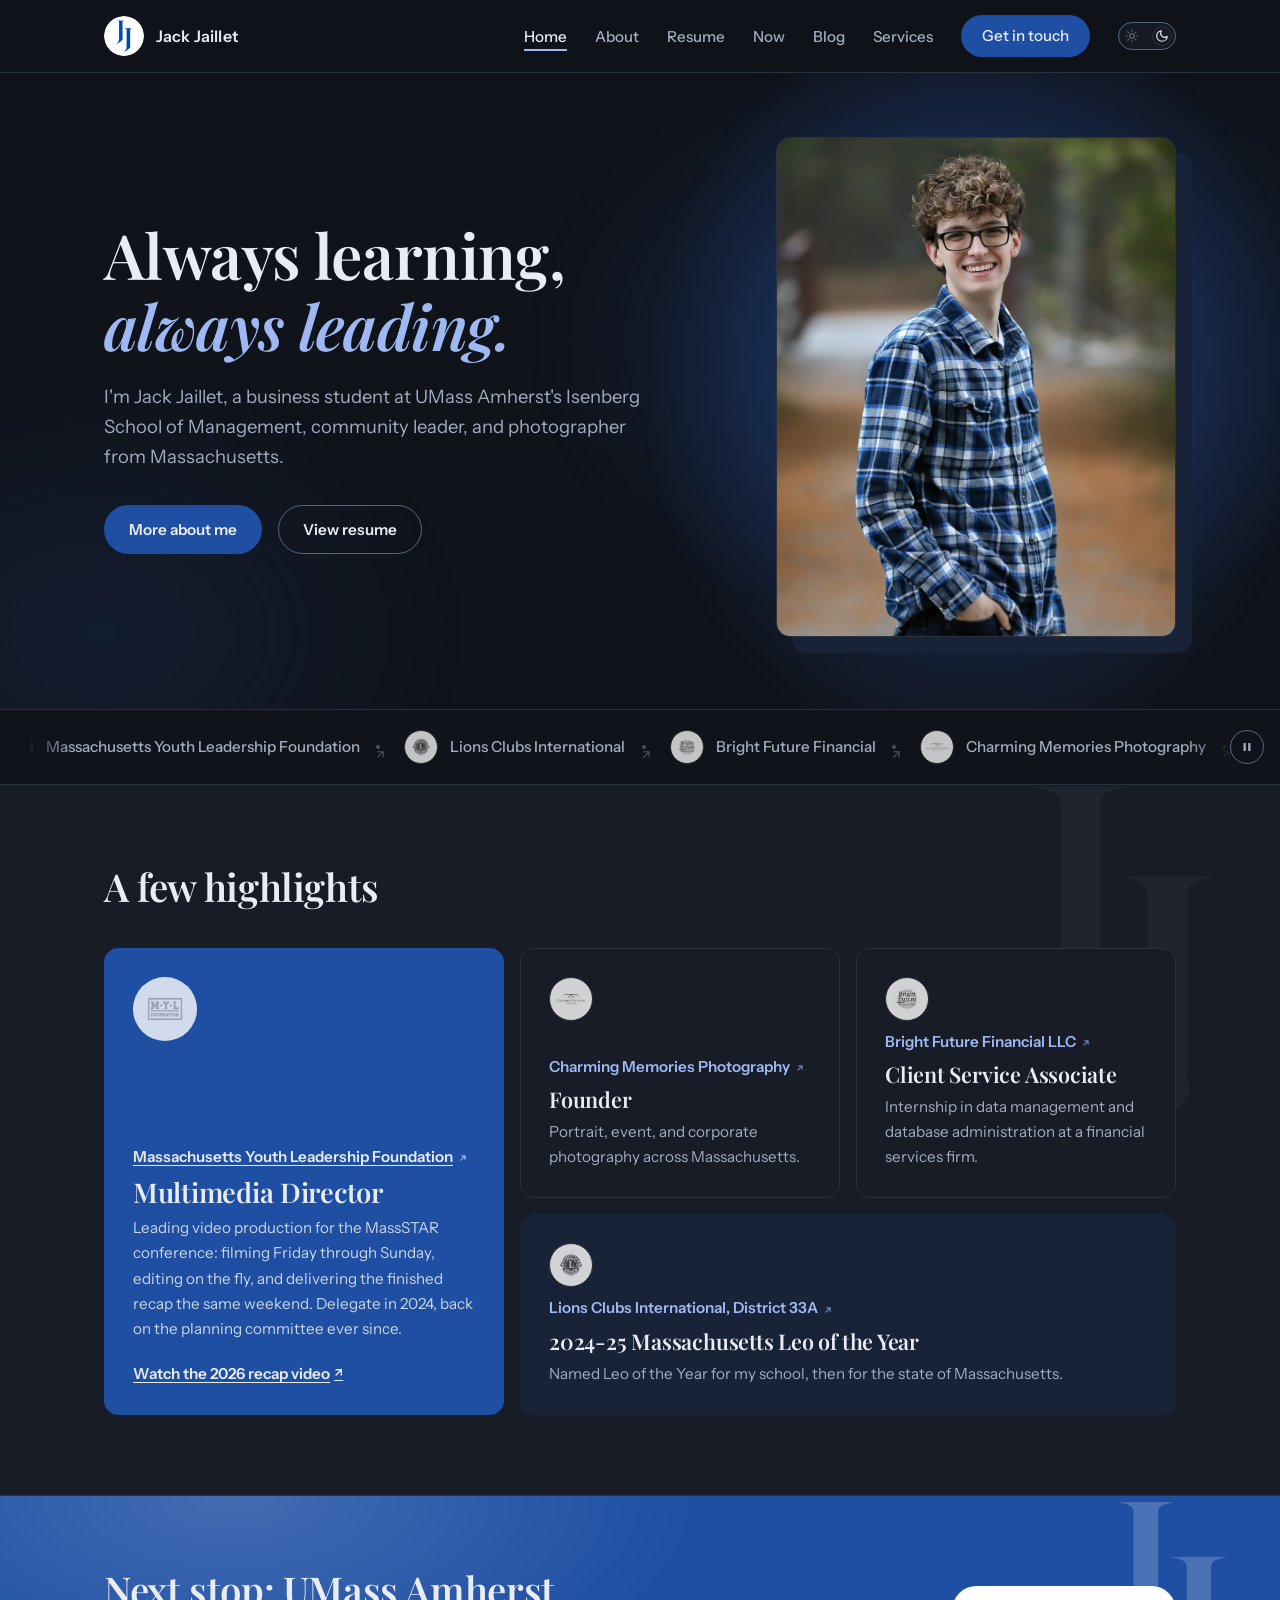
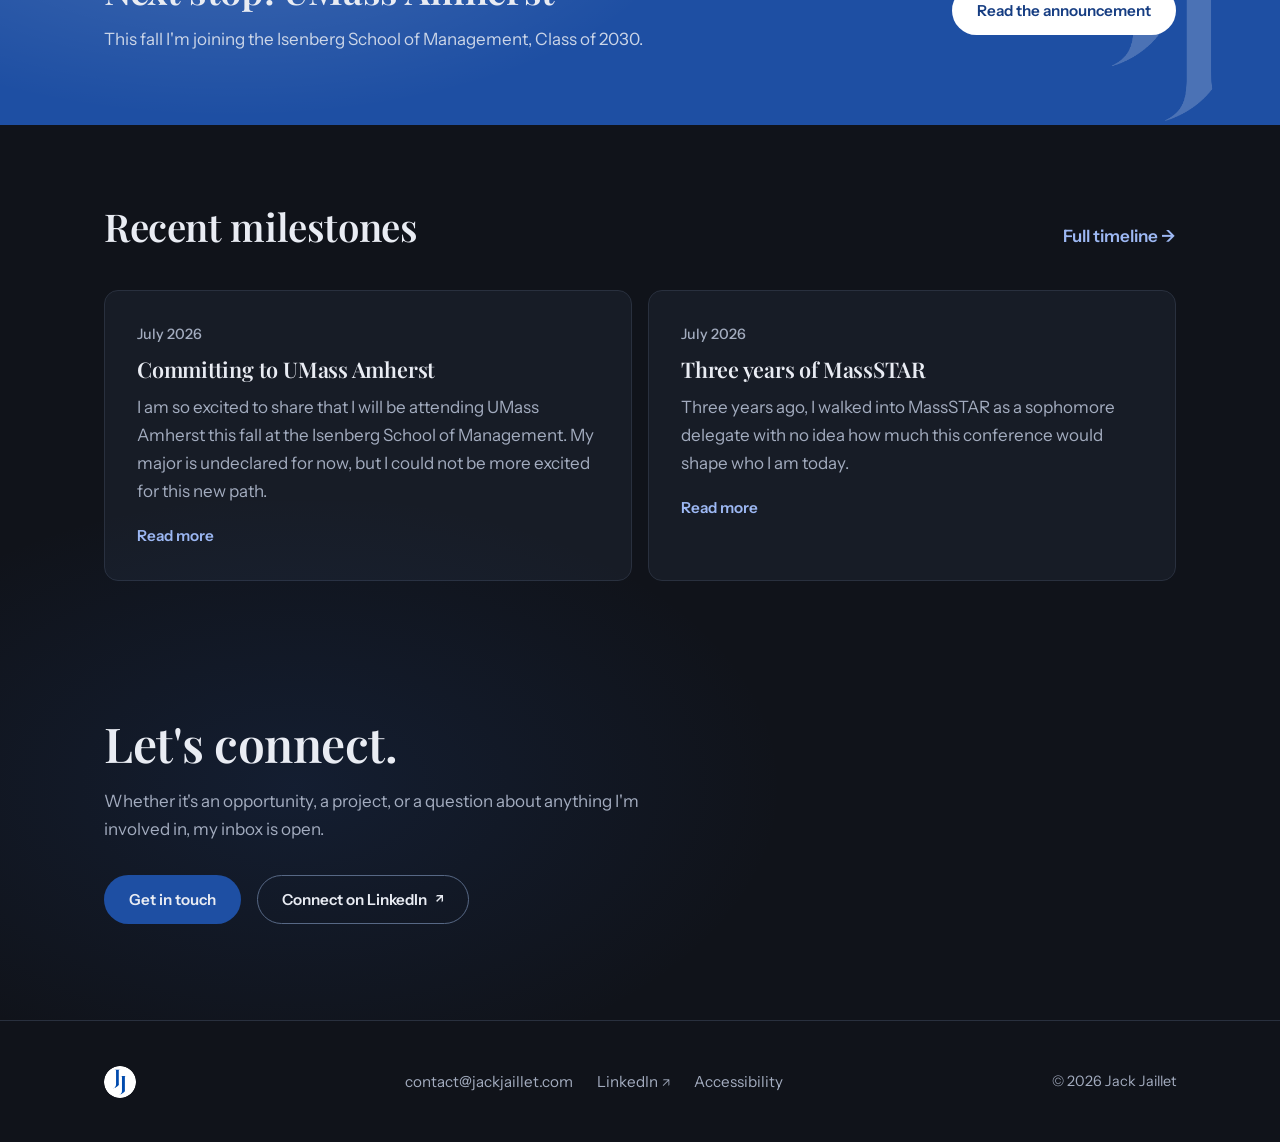
==== index.html @ 9fe5abdb "Add a Services section and Signature Studio, a free email signature builder - services.html: new Ser" ====
<!DOCTYPE html>
<html lang="en">
<head>
  <meta charset="UTF-8">
  <meta name="viewport" content="width=device-width, initial-scale=1.0">
  <!-- Mobile browser chrome follows the theme. Dark is the site default, so
       that is the static value; the bootstrap below corrects it before first
       paint for visitors who chose light. -->
  <meta name="theme-color" content="#10131a">
  <title>Jack Jaillet | Business Student &amp; Community Leader</title>
  <meta name="description" content="Jack Jaillet is a business student at UMass Amherst's Isenberg School of Management, a community leader, and a photographer based in Massachusetts.">
  <link rel="canonical" href="https://jackjaillet.com/">
  <meta property="og:type" content="website">
  <meta property="og:site_name" content="Jack Jaillet">
  <meta property="og:title" content="Jack Jaillet | Business Student & Community Leader">
  <meta property="og:description" content="Jack Jaillet is a business student at UMass Amherst's Isenberg School of Management, a community leader, and a photographer based in Massachusetts.">
  <meta property="og:url" content="https://jackjaillet.com/">
  <meta property="og:image" content="https://jackjaillet.com/assets/og-image.jpg">
  <meta property="og:image:width" content="1200">
  <meta property="og:image:height" content="630">
  <meta property="og:image:alt" content="Jack Jaillet">
  <meta name="twitter:card" content="summary_large_image">
  <meta name="twitter:title" content="Jack Jaillet | Business Student & Community Leader">
  <meta name="twitter:description" content="Jack Jaillet is a business student at UMass Amherst's Isenberg School of Management, a community leader, and a photographer based in Massachusetts.">
  <meta name="twitter:image" content="https://jackjaillet.com/assets/og-image.jpg">
  <link rel="icon" type="image/png" href="/assets/favicon.png">
  <link rel="apple-touch-icon" href="/assets/favicon.png">
  <link rel="preconnect" href="https://fonts.googleapis.com">
  <link rel="preconnect" href="https://fonts.gstatic.com" crossorigin>
  <link href="https://fonts.googleapis.com/css2?family=Instrument+Sans:wght@400;500;600&family=Playfair+Display:ital,wght@0,600;0,700;1,600&display=swap" rel="stylesheet">
  <link rel="stylesheet" href="/css/style.css">
  <script type="application/ld+json">
  {
    "@context": "https://schema.org",
    "@type": "ProfilePage",
    "url": "https://jackjaillet.com/",
    "mainEntity": {
      "@type": "Person",
      "@id": "https://jackjaillet.com/#jack",
      "name": "Jack Jaillet",
      "url": "https://jackjaillet.com",
      "image": "https://jackjaillet.com/assets/headshot-serious.jpg",
      "email": "contact@jackjaillet.com",
      "jobTitle": "Business Student",
      "description": "Business-oriented student, community leader, and photographer based in Massachusetts.",
      "alumniOf": [
        { "@type": "EducationalOrganization", "name": "Montachusett Regional Vocational Technical School" }
      ],
      "award": "2024-25 Massachusetts Leo of the Year",
      "worksFor": {
        "@type": "Organization",
        "name": "Charming Memories Photography",
        "url": "https://www.charmingphotography.com/"
      },
      "founder": [
        { "@type": "Organization", "name": "Charming Memories Photography", "url": "https://www.charmingphotography.com/" },
        { "@type": "Organization", "name": "LGBTQIA Safe Zone", "url": "https://www.lgbtqiasafezone.org/" }
      ],
      "memberOf": [
        { "@type": "Organization", "name": "Massachusetts Youth Leadership Foundation", "url": "https://www.massyouthleadership.org/" },
        { "@type": "Organization", "name": "Lions Clubs International", "url": "https://www.lionsclubs.org/en" }
      ],
      "knowsAbout": [ "Leadership", "Community Service", "Photography", "Video Production", "Public Speaking" ],
      "homeLocation": { "@type": "Place", "name": "Massachusetts, United States" },
      "sameAs": [
        "https://www.linkedin.com/in/jackjaillet/",
        "https://www.charmingphotography.com/"
      ]
    }
  }
  </script>
  <script>try{var t=localStorage.getItem("theme");if(t){document.documentElement.dataset.theme=t;var m=document.querySelector('meta[name="theme-color"]');if(m)m.setAttribute("content",t==="light"?"#f7f8fa":"#10131a")}}catch(e){}</script>
  <noscript><style>.reveal{opacity:1 !important;transform:none !important}</style></noscript>
</head>
<body>

  <a class="skip-link" href="#main">Skip to content</a>

  <nav class="site-nav" aria-label="Primary">
    <div class="wrap">
      <a class="brand" href="/">
        <img class="brand-img" src="/assets/favicon.png" alt="" width="40" height="40">
        <span class="brand-name">Jack Jaillet</span>
      </a>
      <button class="nav-toggle" aria-expanded="false" aria-controls="nav-menu" aria-label="Open navigation menu">Menu</button>
      <ul class="nav-links" id="nav-menu">
        <li><a href="/" aria-current="page">Home</a></li>
        <li><a href="/about">About</a></li>
        <li><a href="/resume">Resume</a></li>
        <li><a href="/updates">Now</a></li>
        <li><a href="/blog/">Blog</a></li>
        <li><a href="/services">Services</a></li>
        <li><a class="btn btn-primary btn-small" href="mailto:contact@jackjaillet.com">Get in touch</a></li>
        <li class="theme-item">
          <span class="theme-text" id="theme-text">Dark mode</span>
          <button class="theme-toggle" type="button" role="switch" aria-checked="true" aria-labelledby="theme-text">
            <svg class="icon-sun" aria-hidden="true" focusable="false" width="14" height="14" viewBox="0 0 24 24" fill="none" stroke="currentColor" stroke-width="2" stroke-linecap="round"><circle cx="12" cy="12" r="4"/><path d="M12 2v2M12 20v2M4.93 4.93l1.41 1.41M17.66 17.66l1.41 1.41M2 12h2M20 12h2M4.93 19.07l1.41-1.41M17.66 6.34l1.41-1.41"/></svg>
            <svg class="icon-moon" aria-hidden="true" focusable="false" width="14" height="14" viewBox="0 0 24 24" fill="none" stroke="currentColor" stroke-width="2" stroke-linecap="round" stroke-linejoin="round"><path d="M21 12.79A9 9 0 1 1 11.21 3 7 7 0 0 0 21 12.79z"/></svg>
            <span class="theme-knob" aria-hidden="true"></span>
          </button>
        </li>
      </ul>
    </div>
  </nav>

  <main id="main">

  <header class="hero">
    <div class="wrap hero-grid">
      <div>
        <h1>Always learning,<br><em>always leading.</em></h1>
        <p class="lede">I'm Jack Jaillet, a business student at UMass Amherst's Isenberg School of Management, community leader, and photographer from Massachusetts.</p>
        <div class="hero-ctas">
          <a class="btn btn-primary" href="/about">More about me</a>
          <a class="btn btn-ghost" href="/resume">View resume</a>
        </div>
      </div>
      <figure class="portrait">
        <img src="/assets/headshot-serious.jpg" alt="Portrait of Jack Jaillet" width="900" height="1259" fetchpriority="high">
        <div class="portrait-fallback">
          <span class="brand-mark" aria-hidden="true"><i>J</i><i>J</i></span>
          <span>Jack Jaillet</span>
        </div>
      </figure>
    </div>
  </header>

  <section class="orgs" aria-label="Organizations Jack has worked with" data-paused="false">
    <button class="orgs-pause" type="button" aria-label="Pause the scrolling organization list">
      <svg class="icon-pause" aria-hidden="true" focusable="false" width="14" height="14" viewBox="0 0 24 24" fill="currentColor"><rect x="6" y="5" width="4" height="14" rx="1"/><rect x="14" y="5" width="4" height="14" rx="1"/></svg>
      <svg class="icon-play" aria-hidden="true" focusable="false" width="14" height="14" viewBox="0 0 24 24" fill="currentColor"><path d="M8 5.14v13.72a1 1 0 0 0 1.54.84l10.3-6.86a1 1 0 0 0 0-1.68L9.54 4.3A1 1 0 0 0 8 5.14z"/></svg>
    </button>
    <div class="orgs-track" aria-hidden="true">
      <div class="orgs-set">
        <a class="org-item" tabindex="-1" href="https://www.massyouthleadership.org/" target="_blank" rel="noopener"><img src="/assets/logos/mylf.jpg" alt="" width="34" height="34" loading="lazy" decoding="async">Massachusetts Youth Leadership Foundation<span class="sr-only"> (opens in new tab)</span></a>
        <a class="org-item" tabindex="-1" href="https://www.lionsclubs.org/en" target="_blank" rel="noopener"><img src="/assets/logos/lions.jpg" alt="" width="34" height="34" loading="lazy" decoding="async">Lions Clubs International<span class="sr-only"> (opens in new tab)</span></a>
        <a class="org-item" tabindex="-1" href="https://www.brightfuturefinancialllc.com/" target="_blank" rel="noopener"><img src="/assets/logos/bright-future.jpg" alt="" width="34" height="34" loading="lazy" decoding="async">Bright Future Financial<span class="sr-only"> (opens in new tab)</span></a>
        <a class="org-item" tabindex="-1" href="https://www.charmingphotography.com/" target="_blank" rel="noopener"><img src="/assets/logos/charming-memories.jpg" alt="" width="34" height="34" loading="lazy" decoding="async">Charming Memories Photography<span class="sr-only"> (opens in new tab)</span></a>
        <a class="org-item" tabindex="-1" href="https://www.trainingactivebystanders.org/" target="_blank" rel="noopener"><img src="/assets/logos/tab.jpg" alt="" width="34" height="34" loading="lazy" decoding="async">Training Active Bystanders<span class="sr-only"> (opens in new tab)</span></a>
        <span class="org-item"><img src="/assets/logos/gehm.jpg" alt="" width="34" height="34" loading="lazy" decoding="async">Gardner Emergency Housing Mission</span>
        <a class="org-item" tabindex="-1" href="https://www.greatwolf.com/new-england" target="_blank" rel="noopener"><img src="/assets/logos/great-wolf.jpg" alt="" width="34" height="34" loading="lazy" decoding="async">Great Wolf Lodge<span class="sr-only"> (opens in new tab)</span></a>
        <a class="org-item" tabindex="-1" href="https://www.luk.org/" target="_blank" rel="noopener"><img src="/assets/logos/luk.jpg" alt="" width="34" height="34" loading="lazy" decoding="async">LUK, Inc.<span class="sr-only"> (opens in new tab)</span></a>
        <a class="org-item" tabindex="-1" href="https://quabbinmediation.org/" target="_blank" rel="noopener"><img src="/assets/logos/quabbin.jpg" alt="" width="34" height="34" loading="lazy" decoding="async">Quabbin Mediation<span class="sr-only"> (opens in new tab)</span></a>
        <a class="org-item" tabindex="-1" href="https://www.templetonma.gov/1386/Templeton-Community-Television" target="_blank" rel="noopener"><img src="/assets/logos/tctv.jpg" alt="" width="34" height="34" loading="lazy" decoding="async">Templeton Community Television<span class="sr-only"> (opens in new tab)</span></a>
      </div>
      <div class="orgs-set">
        <a class="org-item" tabindex="-1" href="https://www.massyouthleadership.org/" target="_blank" rel="noopener"><img src="/assets/logos/mylf.jpg" alt="" width="34" height="34" loading="lazy" decoding="async">Massachusetts Youth Leadership Foundation<span class="sr-only"> (opens in new tab)</span></a>
        <a class="org-item" tabindex="-1" href="https://www.lionsclubs.org/en" target="_blank" rel="noopener"><img src="/assets/logos/lions.jpg" alt="" width="34" height="34" loading="lazy" decoding="async">Lions Clubs International<span class="sr-only"> (opens in new tab)</span></a>
        <a class="org-item" tabindex="-1" href="https://www.brightfuturefinancialllc.com/" target="_blank" rel="noopener"><img src="/assets/logos/bright-future.jpg" alt="" width="34" height="34" loading="lazy" decoding="async">Bright Future Financial<span class="sr-only"> (opens in new tab)</span></a>
        <a class="org-item" tabindex="-1" href="https://www.charmingphotography.com/" target="_blank" rel="noopener"><img src="/assets/logos/charming-memories.jpg" alt="" width="34" height="34" loading="lazy" decoding="async">Charming Memories Photography<span class="sr-only"> (opens in new tab)</span></a>
        <a class="org-item" tabindex="-1" href="https://www.trainingactivebystanders.org/" target="_blank" rel="noopener"><img src="/assets/logos/tab.jpg" alt="" width="34" height="34" loading="lazy" decoding="async">Training Active Bystanders<span class="sr-only"> (opens in new tab)</span></a>
        <span class="org-item"><img src="/assets/logos/gehm.jpg" alt="" width="34" height="34" loading="lazy" decoding="async">Gardner Emergency Housing Mission</span>
        <a class="org-item" tabindex="-1" href="https://www.greatwolf.com/new-england" target="_blank" rel="noopener"><img src="/assets/logos/great-wolf.jpg" alt="" width="34" height="34" loading="lazy" decoding="async">Great Wolf Lodge<span class="sr-only"> (opens in new tab)</span></a>
        <a class="org-item" tabindex="-1" href="https://www.luk.org/" target="_blank" rel="noopener"><img src="/assets/logos/luk.jpg" alt="" width="34" height="34" loading="lazy" decoding="async">LUK, Inc.<span class="sr-only"> (opens in new tab)</span></a>
        <a class="org-item" tabindex="-1" href="https://quabbinmediation.org/" target="_blank" rel="noopener"><img src="/assets/logos/quabbin.jpg" alt="" width="34" height="34" loading="lazy" decoding="async">Quabbin Mediation<span class="sr-only"> (opens in new tab)</span></a>
        <a class="org-item" tabindex="-1" href="https://www.templetonma.gov/1386/Templeton-Community-Television" target="_blank" rel="noopener"><img src="/assets/logos/tctv.jpg" alt="" width="34" height="34" loading="lazy" decoding="async">Templeton Community Television<span class="sr-only"> (opens in new tab)</span></a>
      </div>
    </div>
    <ul class="sr-only">
      <li>Massachusetts Youth Leadership Foundation</li>
      <li>Lions Clubs International</li>
      <li>Bright Future Financial</li>
      <li>Charming Memories Photography</li>
      <li>Training Active Bystanders</li>
      <li>Gardner Emergency Housing Mission</li>
      <li>Great Wolf Lodge</li>
      <li>LUK, Inc.</li>
      <li>Quabbin Mediation</li>
      <li>Templeton Community Television</li>
    </ul>
  </section>

  <section class="section section-alt" aria-labelledby="highlights-heading">
    <div class="wrap">
      <div class="section-head reveal">
        <h2 id="highlights-heading">A few highlights</h2>
      </div>
      <div class="highlights">
        <article class="hl hl-lead reveal" aria-labelledby="hl-myl">
          <img class="hl-logo" src="/assets/logos/mylf.jpg" alt="" width="64" height="64" loading="lazy" decoding="async">
          <span class="hl-org"><a href="https://www.massyouthleadership.org/" target="_blank" rel="noopener">Massachusetts Youth Leadership Foundation<span class="sr-only"> (opens in new tab)</span><svg class="ext-icon" aria-hidden="true" focusable="false" width="10" height="10" viewBox="0 0 24 24" fill="none" stroke="currentColor" stroke-width="3" stroke-linecap="round" stroke-linejoin="round"><path d="M7 17L17 7M9 7h8v8"/></svg></a></span>
          <h3 id="hl-myl">Multimedia Director</h3>
          <p>Leading video production for the MassSTAR conference: filming Friday through Sunday, editing on the fly, and delivering the finished recap the same weekend. Delegate in 2024, back on the planning committee ever since.</p>
          <p class="hl-cta"><a href="https://lnkd.in/girWviJ6" target="_blank" rel="noopener">Watch the 2026 recap video<span class="sr-only"> (opens in new tab)</span></a></p>
        </article>
        <article class="hl hl-a reveal" aria-labelledby="hl-photo">
          <img class="hl-logo" src="/assets/logos/charming-memories.jpg" alt="" width="44" height="44" loading="lazy" decoding="async">
          <span class="hl-org"><a href="https://www.charmingphotography.com/" target="_blank" rel="noopener">Charming Memories Photography<span class="sr-only"> (opens in new tab)</span><svg class="ext-icon" aria-hidden="true" focusable="false" width="10" height="10" viewBox="0 0 24 24" fill="none" stroke="currentColor" stroke-width="3" stroke-linecap="round" stroke-linejoin="round"><path d="M7 17L17 7M9 7h8v8"/></svg></a></span>
          <h3 id="hl-photo">Founder</h3>
          <p>Portrait, event, and corporate photography across Massachusetts.</p>
        </article>
        <article class="hl hl-b reveal" aria-labelledby="hl-bff">
          <img class="hl-logo" src="/assets/logos/bright-future.jpg" alt="" width="44" height="44" loading="lazy" decoding="async">
          <span class="hl-org"><a href="https://www.brightfuturefinancialllc.com/" target="_blank" rel="noopener">Bright Future Financial LLC<span class="sr-only"> (opens in new tab)</span><svg class="ext-icon" aria-hidden="true" focusable="false" width="10" height="10" viewBox="0 0 24 24" fill="none" stroke="currentColor" stroke-width="3" stroke-linecap="round" stroke-linejoin="round"><path d="M7 17L17 7M9 7h8v8"/></svg></a></span>
          <h3 id="hl-bff">Client Service Associate</h3>
          <p>Internship in data management and database administration at a financial services firm.</p>
        </article>
        <article class="hl hl-c reveal" aria-labelledby="hl-leo">
          <img class="hl-logo" src="/assets/logos/lions.jpg" alt="" width="44" height="44" loading="lazy" decoding="async">
          <span class="hl-org"><a href="https://www.lionsclubs.org/en" target="_blank" rel="noopener">Lions Clubs International, District 33A<span class="sr-only"> (opens in new tab)</span><svg class="ext-icon" aria-hidden="true" focusable="false" width="10" height="10" viewBox="0 0 24 24" fill="none" stroke="currentColor" stroke-width="3" stroke-linecap="round" stroke-linejoin="round"><path d="M7 17L17 7M9 7h8v8"/></svg></a></span>
          <h3 id="hl-leo">2024-25 Massachusetts Leo of the Year</h3>
          <p>Named Leo of the Year for my school, then for the state of Massachusetts.</p>
        </article>
      </div>
    </div>
  </section>

  <section class="band" aria-labelledby="umass-heading">
    <div class="wrap band-inner">
      <div class="reveal">
        <h2 id="umass-heading">Next stop: UMass Amherst</h2>
        <p>This fall I'm joining the Isenberg School of Management, Class of 2030.</p>
      </div>
      <a class="btn btn-on-blue" href="/updates#umass">Read the announcement</a>
    </div>
  </section>

  <section class="section" aria-labelledby="updates-heading">
    <div class="wrap">
      <div class="section-head section-head-row reveal">
        <h2 id="updates-heading">Recent milestones</h2>
        <a class="more-link" href="/updates">Full timeline &rarr;</a>
      </div>
      <div class="post-teasers">
        <article class="post reveal">
          <time datetime="2026-07">July 2026</time>
          <h3>Committing to UMass Amherst</h3>
          <p>I am so excited to share that I will be attending UMass Amherst this fall at the Isenberg School of Management. My major is undeclared for now, but I could not be more excited for this new path.</p>
          <div class="post-foot"><a href="/updates#umass">Read more<span class="sr-only"> about committing to UMass Amherst</span></a></div>
        </article>
        <article class="post reveal">
          <time datetime="2026-07">July 2026</time>
          <h3>Three years of MassSTAR</h3>
          <p>Three years ago, I walked into MassSTAR as a sophomore delegate with no idea how much this conference would shape who I am today.</p>
          <div class="post-foot"><a href="/updates#massstar">Read more<span class="sr-only"> about three years of MassSTAR</span></a></div>
        </article>
      </div>
    </div>
  </section>

  <section class="contact-band" id="contact" aria-labelledby="contact-heading">
    <div class="wrap reveal">
      <h2 id="contact-heading">Let's connect.</h2>
      <p>Whether it's an opportunity, a project, or a question about anything I'm involved in, my inbox is open.</p>
      <div class="contact-actions">
        <a class="btn btn-primary" href="mailto:contact@jackjaillet.com">Get in touch</a>
        <a class="btn btn-ghost" href="https://www.linkedin.com/in/jackjaillet/" target="_blank" rel="noopener">Connect on LinkedIn<span class="sr-only"> (opens in new tab)</span></a>
      </div>
    </div>
  </section>

  </main>

  <footer class="site-footer">
    <div class="wrap">
      <a class="brand" href="/" aria-label="Jack Jaillet, back to home">
        <img class="brand-img" src="/assets/favicon.png" alt="" width="32" height="32" loading="lazy" decoding="async">
      </a>
      <nav aria-label="Footer">
      <ul class="footer-links">
        <li><a href="mailto:contact@jackjaillet.com">contact@jackjaillet.com</a></li>
        <li><a href="https://www.linkedin.com/in/jackjaillet/" target="_blank" rel="noopener">LinkedIn<span class="sr-only"> (opens in new tab)</span></a></li>
        <li><a href="/accessibility">Accessibility</a></li>
      </ul>
      </nav>
      <small>&copy; <span id="year">2026</span> Jack Jaillet</small>
    </div>
  </footer>

  <script src="/js/main.js"></script>
</body>
</html>
---- css/style.css ----
/* ============================================================
   Jack Jaillet - personal site
   Editorial resume system: cobalt accent, serif display,
   Instrument Sans body. Dark by default; the nav switch opts into
   light (remembered per visitor). Print is always light.
   ============================================================ */

:root {
  color-scheme: dark;
  --paper: #10131a;
  --paper-2: #151923;
  --surface: #171c26;
  --ink: #e9ecf3;
  --ink-2: #a3acbf;
  --line: #29303e;
  --blue: #1e4fa3;
  --blue-deep: #b6c9f8;
  --blue-tint: #192338;
  --link: #9db8f3;
  --on-blue: #e9ecf3;
  --on-blue-muted: rgba(233, 236, 243, 0.85);
  --glow-strong: rgba(42, 95, 189, 0.30);
  --glow-soft: rgba(42, 95, 189, 0.14);
  --bloom: rgba(42, 95, 189, 0.50);
  --btn-glow: var(--shadow-md);
  --card-glow: var(--shadow-lg);
  --btn-hover: #2a5fbd;
  --btn-on-blue-hover: #d3def6;
  --nav-bg: rgba(16, 19, 26, 0.92);

  /* Boundary of an interactive control. WCAG 1.4.11 wants 3:1 against its
     backdrop, which --line (1.3:1) never met. --line stays for decorative
     edges, where no ratio is required.
     3.30 : 1 on --paper, 3.12 on --paper-2, 3.03 on --surface. */
  --line-strong: #576885;

  --serif: "Playfair Display", Georgia, "Times New Roman", serif;
  --sans: "Instrument Sans", -apple-system, "Segoe UI", Arial, sans-serif;

  /* Spacing: 4pt grid. Every padding, margin and gap comes from here. */
  --space-1: 4px;
  --space-2: 8px;
  --space-3: 12px;
  --space-4: 16px;
  --space-5: 20px;
  --space-6: 24px;
  --space-7: 28px;
  --space-8: 32px;
  --space-10: 40px;
  --space-12: 48px;
  --space-14: 56px;
  --space-16: 64px;
  --space-18: 72px;
  --space-20: 80px;

  --radius-sm: 4px;
  --radius: 14px;
  --radius-pill: 999px;

  /* Dark builds elevation from coloured glow, not drop shadow — a shadow on
     a near-black surface is invisible. The light theme overrides these. */
  --shadow-sm: 0 4px 20px var(--glow-strong);
  --shadow-md: 0 6px 28px rgba(42, 95, 189, 0.55);
  --shadow-lg: 0 0 48px rgba(42, 95, 189, 0.30);

  --wrap: 1120px;
  --ease: cubic-bezier(0.16, 1, 0.3, 1);

  /* Height of the sticky nav bar. Four rules depend on this agreeing with
     itself: the bar, the mobile menu's offset and max-height, and the
     scroll-padding that keeps anchor targets out from under it. */
  --nav-h: 72px;
}

/* Dark is the default; the nav switch opts into light and is remembered. */
:root[data-theme="light"] {
  color-scheme: light;
  --paper: #f7f8fa;
  --paper-2: #eef1f6;
  --surface: #ffffff;
  --ink: #14171d;
  --ink-2: #49505f;
  --line: #dce0e9;
  --blue-deep: #163d82;
  --blue-tint: #e9eef9;
  --link: #1e4fa3;
  --on-blue: #ffffff;
  --on-blue-muted: rgba(255, 255, 255, 0.85);
  /* Light's glow has to be brighter and more saturated than dark's, not just
     more opaque. The deep primary at low alpha over near-white paper goes grey
     before it ever reads as light, which is why this used to disappear. These
     lift toward azure so the wash keeps its colour on #f7f8fa. */
  --glow-strong: rgba(58, 118, 245, 0.26);
  --glow-soft: rgba(96, 152, 250, 0.20);
  --bloom: rgba(58, 118, 245, 0.34);
  --btn-hover: #163d82;
  --btn-on-blue-hover: #e9eef9;
  --nav-bg: rgba(247, 248, 250, 0.92);
  /* 3.28 : 1 on --paper, 3.08 on --paper-2, 3.48 on --surface. */
  --line-strong: #7e8aa0;

  /* Light has a real light source, so plain elevation reads as a neutral
     shadow. The two coloured ones are glow, not shadow, so they follow the
     azure above rather than the navy primary. */
  --shadow-sm: 0 2px 8px rgba(20, 23, 29, 0.06);
  --shadow-md: 0 6px 24px rgba(58, 118, 245, 0.40);
  --shadow-lg: 0 0 44px rgba(58, 118, 245, 0.22);
}

* { box-sizing: border-box; margin: 0; padding: 0; }

html {
  scroll-behavior: smooth;
  overflow-x: clip;
  /* Anchor targets clear the sticky nav instead of landing under it. */
  scroll-padding-top: calc(var(--nav-h) + var(--space-6));
}
/* Set while the mobile menu is open. overflow:hidden holds the scroll
   position, unlike the position:fixed approach which jumps to the top. */
html.nav-locked { overflow: hidden; }
@media (prefers-reduced-motion: reduce) {
  html { scroll-behavior: auto; }
}

body {
  overflow-x: clip;
  font-family: var(--sans);
  font-size: 1.0625rem;
  line-height: 1.65;
  color: var(--ink);
  background: var(--paper);
  -webkit-font-smoothing: antialiased;
}

img { max-width: 100%; height: auto; display: block; }

a { color: var(--link); text-decoration: none; }
a:hover { text-decoration: underline; text-underline-offset: 3px; }
/* Orientation cue on a multi-page site. Kept subtle so it never reads as
   a disabled state, and never applied to buttons. */
.prose a:visited,
.post p a:visited,
.now-list a:visited,
.lede a:visited { color: var(--blue-deep); }

/* visible cue that a link leaves the site (sr-only text carries it for screen readers) */
a[target="_blank"]::after {
  content: "\2197\FE0E";
  margin-left: 0.35em;
  font-size: 0.8em;
}
a.btn[target="_blank"]::after { margin-left: 0; }

/* small arrow marking a link that opens an organization's site */
.ext-icon {
  margin-left: 0.3em;
  vertical-align: middle;
  opacity: 0.65;
  flex-shrink: 0;
}
a:hover .ext-icon { opacity: 1; }

/* org links on resume and about: inherit surrounding style, underline on hover */
.job-org a,
.involve a {
  color: inherit;
  text-decoration: none;
}
.job-org a:hover,
.involve a:hover {
  color: var(--link);
  text-decoration: underline;
  text-underline-offset: 3px;
}
.involve a { font-weight: inherit; }

/* the generic target=_blank arrow would double up next to .ext-icon */
a[target="_blank"]:has(.ext-icon)::after { content: none; }

/* links inside running text carry an underline, not color alone */
.lede a, .prose a, .post p a {
  text-decoration: underline;
  text-underline-offset: 3px;
}

::selection { background: var(--blue-tint); color: var(--blue-deep); }

/* keyboard focus */
:focus-visible {
  outline: 3px solid var(--link);
  outline-offset: 2px;
  border-radius: 4px;
}
.btn:focus-visible { outline-offset: 2px; }
.band :focus-visible,
.hl-lead :focus-visible { outline-color: var(--on-blue); }

.sr-only {
  position: absolute;
  width: 1px;
  height: 1px;
  padding: 0;
  margin: -1px;
  overflow: hidden;
  clip: rect(0 0 0 0);
  white-space: nowrap;
  border: 0;
}

.skip-link {
  position: absolute;
  left: 16px;
  top: 0;
  z-index: 100;
  background: var(--blue);
  color: var(--on-blue);
  font-weight: 600;
  padding: 12px 20px;
  border-radius: 0 0 14px 14px;
  transform: translateY(-110%);
  transition: transform 0.15s var(--ease);
}
.skip-link:focus { transform: translateY(0); text-decoration: none; }

.wrap {
  max-width: var(--wrap);
  margin: 0 auto;
  padding: 0 24px;
}

/* ---------- type ---------- */

h1, h2, h3 {
  font-family: var(--serif);
  font-weight: 600;
  line-height: 1.12;
  letter-spacing: -0.01em;
  /* Headings here run two or three lines and were breaking at whatever fit,
     leaving one-word last lines. Ignored by browsers that don't support it. */
  text-wrap: balance;
}

/* Running copy gets the cheaper pass: no balancing, just no orphans. */
.lede, .prose p, .post p, .hl p, .now-list li, .job p, .entry-body > p, .post-body > p {
  text-wrap: pretty;
}

h1 { font-size: clamp(2.4rem, 5.2vw, 3.9rem); }
h2 { font-size: clamp(1.7rem, 3.2vw, 2.4rem); }
h3 { font-size: 1.25rem; }

.lede {
  font-size: 1.15rem;
  color: var(--ink-2);
  max-width: 34em;
}

/* ---------- brand ---------- */

.brand {
  display: inline-flex;
  align-items: center;
  gap: 12px;
  color: var(--ink);
}
.brand:hover { text-decoration: none; }

.brand-img {
  width: 40px;
  height: 40px;
  border-radius: 50%;
}
.site-footer .brand-img {
  width: 32px;
  height: 32px;
}

.brand-mark {
  font-family: var(--serif);
  font-weight: 600;
  color: var(--link);
  font-size: 1.7rem;
  line-height: 1;
  display: inline-flex;
  padding-bottom: 0.3em;
}
.brand-mark i { font-style: normal; }
.brand-mark i + i {
  margin-left: -0.3em;
  transform: translateY(0.24em);
}

.brand-name {
  font-weight: 600;
  font-size: 1rem;
  letter-spacing: 0.01em;
}

/* ---------- nav ---------- */

.site-nav {
  position: sticky;
  top: 0;
  z-index: 40;
  background: var(--nav-bg);
  backdrop-filter: blur(10px);
  border-bottom: 1px solid var(--line);
}

.site-nav .wrap {
  height: var(--nav-h);
  display: flex;
  align-items: center;
  justify-content: space-between;
  gap: 16px;
}

.nav-links {
  display: flex;
  align-items: center;
  gap: 28px;
  list-style: none;
}

.nav-links a {
  color: var(--ink-2);
  font-weight: 500;
  font-size: 0.95rem;
}
.nav-links a:hover { color: var(--ink); text-decoration: none; }
.nav-links a:not(.btn) { position: relative; }
.nav-links a:not(.btn):not([aria-current])::after {
  content: "";
  position: absolute;
  left: 0;
  right: 0;
  bottom: -3px;
  height: 2px;
  background: var(--link);
  transform: scaleX(0);
  transform-origin: left;
  transition: transform 0.25s var(--ease);
}
@media (hover: hover) and (pointer: fine) {
  .nav-links a:not(.btn):not([aria-current]):hover::after { transform: scaleX(1); }
}
.nav-links a[aria-current="page"] {
  color: var(--ink);
  border-bottom: 2px solid var(--link);
  padding-bottom: 3px;
}

.nav-toggle {
  position: relative;
  display: none;
  background: none;
  border: 1px solid var(--line-strong);
  border-radius: var(--radius-pill);
  padding: var(--space-2) var(--space-3);
  font: inherit;
  font-weight: 600;
  color: var(--ink);
  cursor: pointer;
}
/* Pads the hit area to 44px without changing the visual size. */
.nav-toggle::after {
  content: "";
  position: absolute;
  inset: -6px -4px;
}

/* Two breakpoint families, deliberately decoupled:
     820px — the nav collapses to a menu. Measured: brand + links need 796px
             once Blog joined the set, so anything wider keeps the full
             horizontal nav. This used to be 740px, which fit an iPad in
             portrait; the sixth link no longer does.
     700px — the two-column layouts stack. */
@media (max-width: 820px) {
  .nav-toggle { display: inline-block; }
  .nav-links {
    position: absolute;
    top: var(--nav-h);
    left: 0;
    right: 0;
    flex-direction: column;
    align-items: flex-start;
    gap: 0;
    background: var(--paper);
    border-bottom: 1px solid var(--line);
    padding: var(--space-2) var(--space-6) var(--space-4);
    display: none;
    /* Landscape phones are shorter than the menu is tall. Without this the
       last items are unreachable. dvh accounts for mobile browser chrome. */
    max-height: calc(100dvh - var(--nav-h));
    overflow-y: auto;
    overscroll-behavior: contain;
  }
  .nav-links.open { display: flex; }
  .nav-links li { width: 100%; }
  /* :not(.btn) matters. Without it the CTA inherits display:block and
     padding:12px 0, which strips its horizontal padding and shoves the
     label against the left edge of the pill. */
  .nav-links a:not(.btn) { display: block; padding: var(--space-3) 0; }

  /* Full-width centred pill reads as a deliberate mobile CTA rather than a
     stray inline button. */
  .nav-links .btn {
    width: 100%;
    justify-content: center;
    margin: var(--space-2) 0;
  }

  /* --blue on --paper measured 2.39:1 here and read dimmer than the inactive
     items. --link is 9.37:1, and the rule keeps a non-colour signal.
     The negative margin cancels the padding, so the accent bar sits out in
     the menu gutter and the label stays flush with every other item — an
     indented active item just looks misaligned. */
  .nav-links a[aria-current="page"] {
    border-bottom: none;
    color: var(--link);
    font-weight: 600;
    padding-left: var(--space-3);
    margin-left: calc(-1 * var(--space-3));
    box-shadow: inset 3px 0 0 var(--link);
  }
}

/* ---------- theme switch (sun / moon) ---------- */

.theme-item {
  display: flex;
  align-items: center;
  gap: 10px;
}
.theme-text { color: var(--ink-2); font-weight: 500; font-size: 0.95rem; }
@media (min-width: 821px) {
  .theme-text {
    position: absolute;
    width: 1px;
    height: 1px;
    margin: -1px;
    overflow: hidden;
    clip: rect(0 0 0 0);
    white-space: nowrap;
  }
}
@media (max-width: 820px) {
  .theme-item { width: 100%; justify-content: space-between; padding: var(--space-3) 0; }
}

.theme-toggle {
  position: relative;
  display: inline-flex;
  align-items: center;
  justify-content: space-between;
  width: 58px;
  height: 28px;
  padding: 0 6px;
  border: 1px solid var(--line-strong);
  border-radius: var(--radius-pill);
  background: var(--paper-2);
  cursor: pointer;
  flex-shrink: 0;
}
.theme-toggle::after {
  content: "";
  position: absolute;
  inset: -8px;
}
.theme-toggle svg {
  position: relative;
  z-index: 1;
  transition: color 0.25s var(--ease), opacity 0.25s var(--ease);
}
.theme-knob {
  position: absolute;
  top: 3px;
  left: 3px;
  width: 20px;
  height: 20px;
  border-radius: 50%;
  background: var(--surface);
  border: 1px solid var(--line);
  transform: translateX(30px);
  transition: transform 0.25s var(--ease);
}
.theme-toggle .icon-sun { color: var(--ink-2); opacity: 0.55; }
.theme-toggle .icon-moon { color: var(--ink); opacity: 1; }
:root[data-theme="light"] .theme-knob { transform: translateX(0); }
:root[data-theme="light"] .theme-toggle .icon-sun { color: var(--ink); opacity: 1; }
:root[data-theme="light"] .theme-toggle .icon-moon { color: var(--ink-2); opacity: 0.55; }

/* ---------- buttons ---------- */

.btn {
  position: relative;
  overflow: hidden;
  display: inline-flex;
  align-items: center;
  gap: 8px;
  font-family: var(--sans);
  font-weight: 600;
  font-size: 0.95rem;
  line-height: 1;
  padding: 16px 24px;
  border-radius: 999px;
  border: 1px solid transparent;
  cursor: pointer;
  white-space: nowrap;
  transition: transform 0.18s var(--ease), background 0.18s var(--ease), border-color 0.18s var(--ease), box-shadow 0.18s var(--ease);
}
.btn:hover { text-decoration: none; }
.btn:active { transform: translateY(1px) scale(0.97); transition-duration: 0.05s; }

.btn-primary { background: var(--blue); color: var(--on-blue); }
.btn::before {
  content: "";
  position: absolute;
  top: 0;
  bottom: 0;
  left: 0;
  width: 40%;
  background: linear-gradient(105deg, transparent, rgba(255, 255, 255, 0.35), transparent);
  transform: translateX(-150%) skewX(-20deg);
  pointer-events: none;
}
/* white light is invisible on the white button: it gets a blue streak */
.btn-on-blue::before {
  background: linear-gradient(105deg, transparent, rgba(30, 79, 163, 0.18), transparent);
}
/* the nav CTA needs extra specificity: .nav-links a outranks .btn-primary */
.nav-links a.btn-primary,
.nav-links a.btn-primary:hover { color: var(--on-blue); }

.btn-ghost {
  background: transparent;
  color: var(--ink);
  border-color: var(--line-strong);
}

@media (hover: hover) and (pointer: fine) {
  .btn:hover { transform: translateY(-1px); }
  .btn:active { transform: translateY(1px) scale(0.97); }
  .btn-primary:hover { background: var(--btn-hover); box-shadow: var(--btn-glow); }
  .btn-ghost:hover {
    border-color: var(--link);
    background: var(--blue-tint);
    box-shadow: var(--shadow-sm);
  }
  @media (prefers-reduced-motion: no-preference) {
    /* A one-shot keyframe, not a transition. A transition here replays in
       reverse on mouse-out, dragging the highlight back across the button. */
    @keyframes btn-shine {
      from { transform: translateX(-150%) skewX(-20deg); }
      to   { transform: translateX(350%) skewX(-20deg); }
    }
    .btn-primary:hover::before,
    .btn-on-blue:hover::before {
      animation: btn-shine 0.6s var(--ease) forwards;
    }
  }
}

.btn-small { padding: 12px 20px; font-size: 0.9rem; }

.btn-on-blue { background: #fff; color: #163d82; }
@media (hover: hover) and (pointer: fine) {
  .btn-on-blue:hover {
    background: var(--btn-on-blue-hover);
    box-shadow: 0 0 26px rgba(255, 255, 255, 0.38);
  }
}

/* ---------- hero ---------- */

.hero {
  position: relative;
  overflow: hidden;
  padding: 64px 0 72px;
}
.hero::before {
  content: "";
  position: absolute;
  inset: 0;
  translate: var(--glow-x, 0px) var(--glow-y, 0px);
  background:
    radial-gradient(640px 440px at 76% 42%, var(--glow-strong), transparent 70%),
    radial-gradient(520px 380px at 8% 88%, var(--glow-soft), transparent 70%);
  pointer-events: none;
}
.hero > .wrap { position: relative; }

@media (prefers-reduced-motion: no-preference) {
  .hero h1, .hero .lede, .hero-ctas {
    opacity: 0;
    transform: translateY(18px);
    animation: rise 0.6s var(--ease) forwards;
  }
  .hero .lede { animation-delay: 0.1s; }
  .hero-ctas { animation-delay: 0.2s; }
  .portrait {
    opacity: 0;
    transform: scale(0.96) translateY(12px);
    animation: settle 0.7s var(--ease) 0.15s forwards;
  }
  @keyframes rise { to { opacity: 1; transform: none; } }
  @keyframes settle { to { opacity: 1; transform: none; } }
}

.hero-grid {
  display: grid;
  grid-template-columns: 7fr 5fr;
  gap: 56px;
  align-items: center;
}

.hero h1 { margin: 0 0 20px; }
.hero h1 em { font-style: italic; color: var(--link); line-height: 1.15; }

.hero .lede { margin-bottom: 32px; }

.hero-ctas { display: flex; flex-wrap: wrap; gap: 16px; }

/* portrait */

.portrait {
  position: relative;
  justify-self: end;
  width: min(100%, 400px);
}

.portrait::before {
  content: "";
  position: absolute;
  inset: var(--space-4) calc(-1 * var(--space-4)) calc(-1 * var(--space-4)) var(--space-4);
  background: var(--blue-tint);
  border-radius: var(--radius);
  z-index: 0;
}

.portrait::after {
  content: "";
  position: absolute;
  inset: -28% -34%;
  translate: var(--glow-x2, 0px) var(--glow-y2, 0px);
  background: radial-gradient(closest-side, var(--bloom), transparent);
  z-index: -1;
  pointer-events: none;
}

@media (prefers-reduced-motion: no-preference) {
  /* will-change promotes the gradient to its own layer so the cursor
     parallax composites on the GPU instead of repainting the hero. */
  .hero::before {
    animation: glow-drift 16s ease-in-out infinite;
    transition: translate 1.2s var(--ease);
    will-change: translate;
  }
  .portrait::after {
    animation: glow-drift 11s ease-in-out 2s infinite;
    transition: translate 1.5s var(--ease);
    will-change: translate;
  }
  .contact-band::before { animation: glow-drift 19s ease-in-out 1s infinite; }
  @keyframes glow-drift {
    0%   { opacity: 0.65; transform: translate3d(0, 0, 0) scale(1); }
    33%  { opacity: 1;    transform: translate3d(2.6%, -2%, 0) scale(1.06); }
    66%  { opacity: 0.8;  transform: translate3d(-2%, 2.3%, 0) scale(1.02); }
    100% { opacity: 0.65; transform: translate3d(0, 0, 0) scale(1); }
  }
}

.portrait img,
.portrait .portrait-fallback {
  position: relative;
  z-index: 1;
  width: 100%;
  aspect-ratio: 4 / 5;
  object-fit: cover;
  border-radius: var(--radius);
  border: 1px solid var(--line);
  background: var(--surface);
}

.portrait .portrait-fallback {
  display: none;
  align-items: center;
  justify-content: center;
  flex-direction: column;
  gap: 10px;
  color: var(--ink-2);
  font-size: 0.9rem;
  text-align: center;
  padding: 24px;
}
.portrait .portrait-fallback .brand-img {
  width: 40px;
  height: 40px;
  border-radius: 50%;
}
/* Scoped to the fallback. Unscoped, this overrode the 1.7rem nav/footer mark,
   which then never rendered at its intended size. */
.portrait-fallback .brand-mark { font-size: 3.4rem; }
.portrait.missing img { display: none; }
.portrait.missing .portrait-fallback { display: flex; }

/* Tablet: keep the portrait beside the copy, just tighter. Stacking here
   left a 340px portrait marooned next to ~380px of dead space. */
@media (max-width: 1000px) and (min-width: 701px) {
  .hero { padding: var(--space-14) 0 var(--space-16); }
  .hero-grid { gap: var(--space-8); }
  .portrait { width: min(100%, 320px); }
}
@media (max-width: 700px) {
  .hero { padding: var(--space-12) 0 var(--space-16); }
  .hero-grid { grid-template-columns: 1fr; gap: var(--space-10); }
  .portrait { justify-self: start; width: min(100%, 340px); }
}

/* ---------- organizations strip ---------- */

.orgs {
  position: relative;
  border-top: 1px solid var(--line);
  padding: var(--space-5) 0;
  overflow: hidden;
}
.orgs-track { display: flex; width: max-content; }

/* WCAG 2.2.2: motion that starts on its own and runs past 5s needs a
   mechanism to stop it. Hover-pause alone left out keyboard and touch. */
.orgs-pause {
  position: absolute;
  top: 50%;
  right: var(--space-4);
  transform: translateY(-50%);
  z-index: 2;
  display: inline-flex;
  align-items: center;
  justify-content: center;
  width: 34px;
  height: 34px;
  padding: 0;
  border: 1px solid var(--line-strong);
  border-radius: var(--radius-pill);
  background: var(--paper);
  color: var(--ink-2);
  cursor: pointer;
  transition: color 0.2s var(--ease), border-color 0.2s var(--ease);
}
.orgs-pause::after {
  content: "";
  position: absolute;
  inset: -5px;
}
@media (hover: hover) and (pointer: fine) {
  .orgs-pause:hover { color: var(--ink); border-color: var(--link); }
}
.orgs-pause .icon-play { display: none; }
.orgs[data-paused="true"] .orgs-pause .icon-play { display: block; }
.orgs[data-paused="true"] .orgs-pause .icon-pause { display: none; }

/* Both edges fade, so the strip reads as a ribbon passing behind the page
   instead of a box with hard-clipped contents. The right side is wider
   because it also has to clear the pause button. */
.orgs::before,
.orgs::after {
  content: "";
  position: absolute;
  top: 0;
  bottom: 0;
  pointer-events: none;
  z-index: 1;
}
.orgs::before {
  left: 0;
  width: clamp(32px, 7vw, 72px);
  background: linear-gradient(to left, transparent, var(--paper) 60%);
}
.orgs::after {
  right: 0;
  width: clamp(64px, 10vw, 96px);
  background: linear-gradient(to right, transparent, var(--paper) 60%);
}
.orgs-set { display: flex; align-items: center; }
.org-item {
  display: flex;
  align-items: center;
  gap: 12px;
  white-space: nowrap;
  color: var(--ink-2);
  font-weight: 500;
  font-size: 0.95rem;
  text-decoration: none;
  transition: color 0.25s var(--ease);
}
a.org-item:hover { color: var(--ink); text-decoration: none; }
@media (hover: hover) and (pointer: fine) {
  a.org-item:hover img { filter: none; opacity: 1; }
}
.org-item img {
  width: 34px;
  height: 34px;
  border-radius: 50%;
  background: #fff;
  border: 1px solid var(--line);
  object-fit: contain;
  padding: 3px;
  filter: grayscale(1);
  opacity: 0.75;
  transition: filter 0.35s var(--ease), opacity 0.35s var(--ease);
}
@media (hover: hover) and (pointer: fine) {
  .org-item:hover img { filter: none; opacity: 1; }
}
/* dot separator after every item keeps the loop seam consistent */
.org-item::after {
  content: "";
  width: 4px;
  height: 4px;
  border-radius: 50%;
  background: currentColor;
  opacity: 0.4;
  margin: 0 var(--space-6);
  flex-shrink: 0;
}
@media (prefers-reduced-motion: no-preference) {
  .orgs-track { animation: orgs-scroll 45s linear infinite; }
  .orgs:hover .orgs-track,
  .orgs:focus-within .orgs-track,
  .orgs[data-paused="true"] .orgs-track { animation-play-state: paused; }
  @keyframes orgs-scroll { to { transform: translateX(-50%); } }
}
@media (prefers-reduced-motion: reduce) {
  /* Nothing is moving, so there is nothing to pause. */
  .orgs { padding: var(--space-5) var(--space-6); }
  .orgs-pause, .orgs::before, .orgs::after { display: none; }
  .orgs-track { width: auto; flex-wrap: wrap; justify-content: center; }
  .orgs-set { flex-wrap: wrap; justify-content: center; gap: var(--space-3) 0; }
  .orgs-set + .orgs-set { display: none; }
}

/* ---------- sections ---------- */

.section { padding: 80px 0; }
.section-alt {
  position: relative;
  overflow: hidden;
  background: var(--surface);
  border-top: 1px solid var(--line);
  border-bottom: 1px solid var(--line);
}
.section-alt::before {
  content: "";
  position: absolute;
  top: -50px;
  right: -70px;
  width: 460px;
  height: 460px;
  background: url("../assets/watermark-white.png") no-repeat center / contain;
  opacity: 0.07;
  pointer-events: none;
}
:root[data-theme="light"] .section-alt::before {
  background-image: url("../assets/watermark-black.png");
  opacity: 0.05;
}
.section-alt .wrap { position: relative; }
.section-tight { padding: 56px 0; }

.section-head { margin-bottom: 40px; max-width: 38em; }
.section-head-row {
  display: flex;
  align-items: baseline;
  justify-content: space-between;
  flex-wrap: wrap;
  gap: 8px 24px;
  max-width: none;
}
.section-head-row .more-link { margin-top: 0; white-space: nowrap; }
.section-head p { margin-top: 12px; color: var(--ink-2); }

/* ---------- highlights grid ---------- */

.highlights {
  display: grid;
  grid-template-columns: 1.25fr 1fr 1fr;
  grid-template-areas:
    "lead a b"
    "lead c c";
  gap: var(--space-4);
}

/* The 3-col bento gets cramped before it gets narrow. A 2-col step keeps the
   lead card dominant instead of dropping straight to a flat stack. */
@media (max-width: 1000px) {
  .highlights {
    grid-template-columns: 1fr 1fr;
    grid-template-areas:
      "lead lead"
      "a    b"
      "c    c";
  }
  .hl-lead { min-height: 190px; }
}

.hl {
  position: relative;
  border: 1px solid var(--line);
  border-radius: var(--radius);
  background: var(--surface);
  padding: 28px;
  display: flex;
  flex-direction: column;
  justify-content: flex-end;
  gap: 8px;
  min-height: 190px;
  transition: transform 0.25s var(--ease);
}
.hl::after {
  content: "";
  position: absolute;
  inset: 0;
  border-radius: inherit;
  box-shadow: var(--card-glow);
  opacity: 0;
  transition: opacity 0.7s var(--ease);
  pointer-events: none;
}
@media (hover: hover) and (pointer: fine) {
  .hl:hover { transform: translateY(-3px); }
  .hl:hover::after { opacity: 1; transition-duration: 0.45s; }
}
@media (hover: hover) and (pointer: fine) {
  .hl:hover { border-color: var(--ink-2); }
  :root[data-theme="light"] .hl:hover { border-color: var(--line); }
}

.hl h3 { font-size: 1.35rem; }

.hl-logo {
  width: 44px;
  height: 44px;
  border-radius: 50%;
  background: #fff;
  border: 1px solid var(--line);
  object-fit: contain;
  padding: 4px;
  margin-bottom: auto;
  filter: grayscale(1);
  opacity: 0.8;
  transition: filter 0.4s var(--ease), opacity 0.4s var(--ease);
}
@media (hover: hover) and (pointer: fine) {
  .hl:hover .hl-logo { filter: none; opacity: 1; }
}
.hl-lead .hl-logo {
  width: 64px;
  height: 64px;
  padding: 6px;
  border-color: transparent;
}
.hl-cta { margin-top: 12px; }
.hl-cta a { font-weight: 600; }

/* Standalone CTA links sat at 19px tall, under the 24px target minimum. They
   are their own line rather than links inside a sentence, so the inline
   exception doesn't apply. The text does not move; only the hit area grows. */
.hl-cta a,
.post-foot a {
  display: inline-flex;
  align-items: center;
  min-height: 24px;
}
.hl p { color: var(--ink-2); font-size: 0.95rem; }
.hl .hl-org { font-weight: 600; color: var(--ink); font-size: 0.95rem; }

.hl-lead {
  grid-area: lead;
  background: var(--blue);
  border-color: var(--blue);
  color: var(--on-blue);
  min-height: 100%;
}
.hl-lead h3 { font-size: 1.7rem; color: var(--on-blue); }
.hl-lead p, .hl-lead .hl-org { color: var(--on-blue-muted); }
.hl-lead a { color: var(--on-blue); text-decoration: underline; text-underline-offset: 3px; }

.hl-a { grid-area: a; }
.hl-b { grid-area: b; }
.hl-c { grid-area: c; background: var(--blue-tint); border-color: transparent; }

@media (max-width: 620px) {
  .highlights {
    grid-template-columns: 1fr;
    grid-template-areas: "lead" "a" "b" "c";
  }
}

/* ---------- blue band ---------- */

.band {
  position: relative;
  overflow: hidden;
  background: radial-gradient(720px 340px at 18% 0%, rgba(255, 255, 255, 0.16), transparent 65%) var(--blue);
  color: var(--on-blue);
  padding: 72px 0;
}
.band::before {
  content: "";
  position: absolute;
  inset: 0;
  background: url("../assets/watermark-white.png") no-repeat right -30px center / 280px;
  opacity: 0.4;
  pointer-events: none;
}
.band .wrap { position: relative; }
.band h2 { color: var(--on-blue); margin-bottom: 14px; }
.band p { color: var(--on-blue-muted); max-width: 36em; }
.band .band-inner {
  display: flex;
  flex-wrap: wrap;
  align-items: center;
  justify-content: space-between;
  gap: 32px;
}
.band a.band-link { color: #fff; text-decoration: underline; text-underline-offset: 3px; }

/* ---------- updates ---------- */

.post-list { display: grid; gap: 16px; }

.post {
  background: var(--surface);
  border: 1px solid var(--line);
  border-radius: var(--radius);
  padding: 32px;
}

.post p { max-width: 68ch; }

.post time {
  color: var(--ink-2);
  font-size: 0.9rem;
  font-weight: 500;
  display: block;
  margin-bottom: 10px;
}

.post h2, .post h3 { margin-bottom: 12px; font-size: 1.35rem; letter-spacing: -0.01em; }

.post p { color: var(--ink-2); margin-bottom: 12px; }
.post p:last-of-type { margin-bottom: 0; }

.post-foot { margin-top: 18px; font-size: 0.95rem; }
.post-foot a { font-weight: 600; }

.post-teasers {
  display: grid;
  grid-template-columns: 1fr 1fr;
  gap: 16px;
}
@media (max-width: 700px) {
  .post-teasers { grid-template-columns: 1fr; }
}

.more-link {
  display: inline-block;
  margin-top: 28px;
  font-weight: 600;
  transition: transform 0.2s var(--ease);
}
@media (hover: hover) and (pointer: fine) {
  .more-link:hover { transform: translateX(4px); }
}

/* ---------- blog index ---------- */

.entries { border-bottom: 1px solid var(--line); }

.entry {
  position: relative;
  display: flex;
  align-items: flex-start;
  gap: var(--space-8);
  padding: var(--space-8) 0;
  border-top: 1px solid var(--line);
}

.entry-body { flex: 1 1 auto; min-width: 0; }
.entry-body > p { color: var(--ink-2); max-width: 62ch; }

.entry-meta {
  display: flex;
  flex-wrap: wrap;
  align-items: center;
  gap: var(--space-2);
  color: var(--ink-2);
  font-size: 0.9rem;
  font-weight: 500;
}
.entry-meta .dot { opacity: 0.45; }

.entry h2 {
  font-size: 1.55rem;
  margin: var(--space-3) 0;
}
.entry h2 a { color: var(--ink); }
.entry h2 a:hover { color: var(--link); text-decoration: none; }

/* The whole row is the target: the title link is stretched over the card so
   the thumbnail and excerpt are clickable too, without nesting links. */
.entry h2 a::before {
  content: "";
  position: absolute;
  inset: 0;
}
/* Links inside the excerpt would otherwise sit under the stretched title. */
.entry-body p a { position: relative; }

.entry-more {
  display: inline-block;
  margin-top: var(--space-4);
  font-weight: 600;
  font-size: 0.95rem;
  transition: transform 0.2s var(--ease);
}

.entry-thumb {
  flex: 0 0 220px;
  overflow: hidden;
  border: 1px solid var(--line);
  border-radius: var(--radius);
}
.entry-thumb img {
  width: 100%;
  aspect-ratio: 16 / 10;
  object-fit: cover;
  transition: transform 0.5s var(--ease);
}

@media (hover: hover) and (pointer: fine) {
  .entry:hover h2 a { color: var(--link); }
  .entry:hover .entry-more { transform: translateX(4px); }
  .entry:hover .entry-thumb img { transform: scale(1.05); }
}

@media (max-width: 700px) {
  .entry { flex-direction: column-reverse; gap: var(--space-5); }
  .entry-thumb { flex: none; width: 100%; }
}

/* Written by blog/build.js when no posts are published yet. It's a composed
   panel rather than one line of text on purpose — an empty page reads as
   broken, a panel reads as "not yet". */
.blog-empty {
  position: relative;
  overflow: hidden;
  padding: var(--space-16) var(--space-8);
  text-align: center;
  background: var(--surface);
  border: 1px solid var(--line);
  border-radius: var(--radius);
}
.blog-empty::before {
  content: "";
  position: absolute;
  inset: 0;
  background: radial-gradient(560px 320px at 50% 0%, var(--glow-strong), transparent 70%);
  pointer-events: none;
}
.blog-empty > * { position: relative; }

.blog-empty-kicker {
  font-family: var(--serif);
  font-style: italic;
  font-weight: 600;
  font-size: clamp(1.75rem, 4vw, 2.4rem);
  line-height: 1.2;
  color: var(--ink);
}
.blog-empty-note {
  margin: var(--space-5) auto 0;
  max-width: 46ch;
  color: var(--ink-2);
}

@media (prefers-reduced-motion: no-preference) {
  .blog-empty::before { animation: glow-drift 14s ease-in-out infinite; }
}

@media (max-width: 700px) {
  .blog-empty { padding: var(--space-12) var(--space-6); }
}

/* ---------- blog post ---------- */

/* Reading measure. Wider than .prose because a post carries images and
   pull quotes that need room; the paragraphs stay near 70 characters. */
.wrap-article { max-width: 760px; }

.post-head { padding: var(--space-12) 0 0; }

.back-link {
  display: inline-block;
  margin-bottom: var(--space-6);
  color: var(--ink-2);
  font-size: 0.9rem;
  font-weight: 600;
}
.back-link:hover { color: var(--link); text-decoration: none; }

.post-title { font-size: clamp(2.1rem, 4.6vw, 3.1rem); }

.post-meta {
  display: flex;
  flex-wrap: wrap;
  align-items: center;
  gap: var(--space-2);
  margin-top: var(--space-5);
  color: var(--ink-2);
  font-size: 0.95rem;
  font-weight: 500;
}
.post-meta .dot { opacity: 0.45; }

.post-lede {
  margin-top: var(--space-5);
  font-size: 1.15rem;
  color: var(--ink-2);
}

/* Header image. Sits under the title and runs one step wider than the
   reading measure, so it reads as the top of the page rather than as the
   first picture in the body. */
.post-hero {
  max-width: 1000px;
  margin: var(--space-10) auto 0;
  padding: 0 var(--space-6);
}

.post-body { padding: var(--space-10) 0 var(--space-12); }

.post-body > p,
.post-body li { color: var(--ink-2); }
.post-body > p { margin-bottom: var(--space-6); }
.post-body strong { color: var(--ink); font-weight: 600; }

.post-body h2 {
  font-size: 1.75rem;
  margin: var(--space-12) 0 var(--space-4);
}
.post-body h3 {
  font-size: 1.3rem;
  margin: var(--space-8) 0 var(--space-3);
}

.post-body ul,
.post-body ol {
  margin: 0 0 var(--space-6);
  padding-left: 1.3em;
}
.post-body li { margin-bottom: var(--space-2); }
.post-body li::marker { color: var(--link); }

.post-body blockquote {
  margin: var(--space-10) 0;
  padding-left: var(--space-6);
  border-left: 2px solid var(--link);
  font-family: var(--serif);
  font-size: 1.35rem;
  font-style: italic;
  line-height: 1.4;
  color: var(--ink);
}
.post-body blockquote cite {
  display: block;
  margin-top: var(--space-3);
  font-family: var(--sans);
  font-size: 0.9rem;
  font-style: normal;
  color: var(--ink-2);
}

.post-note {
  margin: var(--space-8) 0;
  padding: var(--space-5) var(--space-6);
  background: var(--blue-tint);
  border-radius: var(--radius);
  font-size: 0.98rem;
}
.post-note p { color: var(--ink-2); }
.post-note p + p { margin-top: var(--space-3); }

.post-body hr {
  border: 0;
  height: 1px;
  background: var(--line);
  margin: var(--space-12) 0;
}

.post-body code {
  font-family: ui-monospace, "SFMono-Regular", Menlo, Consolas, monospace;
  font-size: 0.9em;
  background: var(--blue-tint);
  color: var(--blue-deep);
  padding: 0.15em 0.4em;
  border-radius: var(--radius-sm);
}

/* ---------- post images ---------- */

.post-figure { margin: var(--space-10) 0; }
.post-figure img,
.post-hero img {
  width: 100%;
  border: 1px solid var(--line);
  border-radius: var(--radius);
}
.post-figure figcaption,
.post-hero figcaption {
  margin-top: var(--space-3);
  color: var(--ink-2);
  font-size: 0.9rem;
  line-height: 1.5;
}

/* Breaks the reading measure without breaking the page: the 100vw cap keeps
   it inside the viewport on tablets, where the article column is already
   nearly full width. */
.post-figure.wide {
  width: min(100vw - var(--space-12), 1000px);
  margin-left: 50%;
  transform: translateX(-50%);
}

.post-figure.pair {
  display: grid;
  grid-template-columns: 1fr 1fr;
  gap: var(--space-4);
}
.post-figure.pair figcaption { grid-column: 1 / -1; margin-top: 0; }
@media (max-width: 560px) {
  .post-figure.pair { grid-template-columns: 1fr; }
}

/* Cropped to a shape so a mixed set of source photos still lines up. */
.post-figure.crop-wide img,
.post-hero.crop-wide img { aspect-ratio: 16 / 9; object-fit: cover; }
.post-figure.crop-square img,
.post-hero.crop-square img { aspect-ratio: 1 / 1; object-fit: cover; }

.post-end {
  display: flex;
  flex-wrap: wrap;
  align-items: center;
  justify-content: space-between;
  gap: var(--space-4);
  margin-top: var(--space-12);
  padding-top: var(--space-8);
  border-top: 1px solid var(--line);
  color: var(--ink-2);
  font-size: 0.95rem;
}
.post-end a { font-weight: 600; }

/* ---------- about page ---------- */

.about-head { padding: 72px 0 40px; }
.about-grid {
  display: grid;
  grid-template-columns: 6fr 5fr;
  gap: 56px;
  align-items: start;
}
@media (max-width: 1000px) and (min-width: 701px) {
  .about-grid { gap: var(--space-8); }
}
@media (max-width: 700px) {
  .about-grid { grid-template-columns: 1fr; }
}

.prose { max-width: 42em; }
.prose p { margin-bottom: var(--space-5); color: var(--ink-2); }
.prose p strong { color: var(--ink); }

/* Long-form pages (accessibility statement) set their own heading rhythm.
   These replace the inline style attributes those pages used to carry, so
   the CSP can drop 'unsafe-inline' from style-src. */
.prose h2 { margin-bottom: var(--space-4); }
.prose h2 + p { margin-top: 0; }
.prose h2 ~ h2 { margin-top: var(--space-10); }
.prose .note { margin-top: var(--space-10); font-size: 0.95rem; }

.mt-4 { margin-top: var(--space-4); }
.mt-6 { margin-top: var(--space-6); }
.section-compact { padding: var(--space-12) 0; }
.section-tight-top { padding-top: var(--space-6); }

.involve {
  display: grid;
  grid-template-columns: repeat(3, 1fr);
  gap: 40px;
  margin-top: 12px;
}
/* Three columns get cramped well before they get narrow. */
@media (max-width: 900px) and (min-width: 621px) {
  .involve { grid-template-columns: 1fr 1fr; gap: var(--space-8); }
}
@media (max-width: 620px) {
  .involve { grid-template-columns: 1fr; gap: var(--space-7); }
}

.involve h3 {
  font-family: var(--sans);
  font-size: 0.85rem;
  font-weight: 600;
  text-transform: uppercase;
  letter-spacing: 0.08em;
  color: var(--link);
  margin-bottom: 14px;
}

.involve ul { list-style: none; }
.involve li {
  padding: 12px 0;
  border-bottom: 1px solid var(--line);
  font-size: 0.95rem;
}
.involve li:last-child { border-bottom: none; }
.involve li span { display: block; color: var(--ink-2); font-size: 0.9rem; }

/* ---------- resume page ---------- */

.resume-head { padding: 64px 0 36px; border-bottom: 1px solid var(--line); }
.resume-head .lede { margin-top: 12px; }

.resume-contact {
  margin-top: 20px;
  display: flex;
  flex-wrap: wrap;
  gap: 10px 26px;
  color: var(--ink-2);
  font-size: 0.95rem;
  align-items: center;
}

.resume-body { padding: 56px 0 80px; }

.resume-grid {
  display: grid;
  grid-template-columns: 7fr 4fr;
  gap: 64px;
}
@media (max-width: 1000px) and (min-width: 701px) {
  .resume-grid { gap: var(--space-10); }
}
@media (max-width: 700px) {
  .resume-grid { grid-template-columns: 1fr; gap: var(--space-12); }
}

.resume-section + .resume-section { margin-top: 52px; }

.resume-section > h2 {
  font-size: 1.5rem;
  padding-bottom: var(--space-3);
  margin-bottom: var(--space-2);
  border-bottom: 2px solid var(--ink);
}

.job { padding: var(--space-6) 0; }
.job + .job { border-top: 1px solid var(--line); }

.job-top {
  display: flex;
  flex-wrap: wrap;
  justify-content: space-between;
  align-items: baseline;
  gap: 4px 16px;
}

.job h3 { font-family: var(--sans); font-size: 1.05rem; font-weight: 600; }
.job .job-org { color: var(--link); font-weight: 500; font-size: 0.95rem; }
.job time { color: var(--ink-2); font-size: 0.9rem; white-space: nowrap; }
.job p { color: var(--ink-2); font-size: 0.95rem; margin-top: 8px; }

.job ul.roles { list-style: none; margin-top: 10px; }
.job ul.roles li {
  display: flex;
  justify-content: space-between;
  gap: 16px;
  padding: 6px 0;
  font-size: 0.95rem;
  color: var(--ink-2);
}
.job ul.roles li b { color: var(--ink); font-weight: 500; }

.aside-block + .aside-block { margin-top: 44px; }

.aside-block h2 {
  font-size: 1.25rem;
  padding-bottom: 12px;
  margin-bottom: 16px;
  border-bottom: 2px solid var(--ink);
}

.edu { padding: 10px 0; }
.edu h3 { font-family: var(--sans); font-size: 1rem; font-weight: 600; }
.edu p { color: var(--ink-2); font-size: 0.95rem; }

.skill-chips { display: flex; flex-wrap: wrap; gap: 8px; }
.skill-chips span {
  background: var(--blue-tint);
  color: var(--blue-deep);
  font-size: 0.9rem;
  font-weight: 500;
  padding: var(--space-2) var(--space-4);
  border-radius: var(--radius-pill);
}

.plain-list { list-style: none; }
.plain-list li { padding: 8px 0; font-size: 0.95rem; color: var(--ink-2); }
.plain-list li b { color: var(--ink); font-weight: 600; display: block; }

/* ---------- now page ---------- */

.now-list { max-width: 46em; }
.now-list li { padding: 16px 0; font-size: 1rem; }
.now-list li b { font-family: var(--serif); font-size: 1.15rem; }

/* ---------- contact band / footer ---------- */

.contact-band {
  position: relative;
  padding: 56px 0 96px;
  text-align: left;
}
.contact-band::before {
  content: "";
  position: absolute;
  inset: -160px -80px 0 -80px;
  background: radial-gradient(700px 420px at 26% 55%, var(--glow-soft), transparent 70%);
  pointer-events: none;
}
.contact-band > .wrap { position: relative; }
.contact-band h2 { font-size: clamp(2rem, 4vw, 3rem); margin-bottom: 16px; }
.contact-band p { color: var(--ink-2); max-width: 34em; margin-bottom: 32px; }
.contact-actions { display: flex; flex-wrap: wrap; gap: 16px; }

.site-footer {
  border-top: 1px solid var(--line);
  padding: 36px 0;
}
.site-footer .wrap {
  display: flex;
  flex-wrap: wrap;
  align-items: center;
  justify-content: space-between;
  gap: 16px;
}
/* Must wrap. Three links plus the email address need ~398px, and on a
   375px screen the body's overflow-x:clip silently cut "Accessibility"
   off the right edge rather than scrolling to it. */
.footer-links {
  display: flex;
  flex-wrap: wrap;
  gap: 0 var(--space-6);
  list-style: none;
  min-width: 0;
}
.footer-links a { word-break: break-word; }
.footer-links a { color: var(--ink-2); font-size: 0.95rem; display: inline-block; padding: 12px 0; }
.footer-links a:hover { color: var(--ink); }
.site-footer small { color: var(--ink-2); font-size: 0.9rem; }

/* ---------- reveal motion ---------- */

@media (prefers-reduced-motion: no-preference) {
  .highlights .reveal:nth-child(2) { transition-delay: 0.06s; }
  .highlights .reveal:nth-child(3) { transition-delay: 0.12s; }
  .highlights .reveal:nth-child(4) { transition-delay: 0.18s; }
  .reveal {
    opacity: 0;
    transform: translateY(16px);
    transition: opacity 0.5s var(--ease), transform 0.5s var(--ease);
  }
  .reveal.in { opacity: 1; transform: none; }
}

/* ---------- print (resume) ---------- */

@media print {
  :root, :root[data-theme="dark"] {
    --paper: #fff; --surface: #fff; --ink: #000; --ink-2: #333;
    --line: #bbb; --link: #000; --blue-deep: #000; --blue-tint: #fff;
  }
  .site-nav, .site-footer, .no-print, .contact-band { display: none !important; }
  body { background: #fff; font-size: 11pt; }
  .resume-head { padding: 0 0 16px; }
  .resume-body { padding: 24px 0 0; }
  .resume-grid { grid-template-columns: 1fr; gap: 24px; }
  .skill-chips span { border: 1px solid #999; background: none; color: #000; }
  a { color: #000; }
  .ext-icon { display: none; }
  .job-org a::after { content: " (" attr(href) ")"; font-size: 0.85em; color: #555; word-break: break-all; }
}

/* ---------- services ---------- */

.services-lede { margin-top: 20px; max-width: 38em; }
.services-grid {
  display: grid;
  grid-template-columns: repeat(auto-fill, minmax(min(100%, 340px), 520px));
  gap: var(--space-4);
}
/* the highlight cards name their bento areas; here they just flow */
.services-grid .hl { grid-area: auto; min-height: 240px; }
.services-grid .hl-cta + .hl-cta { margin-top: 0; }
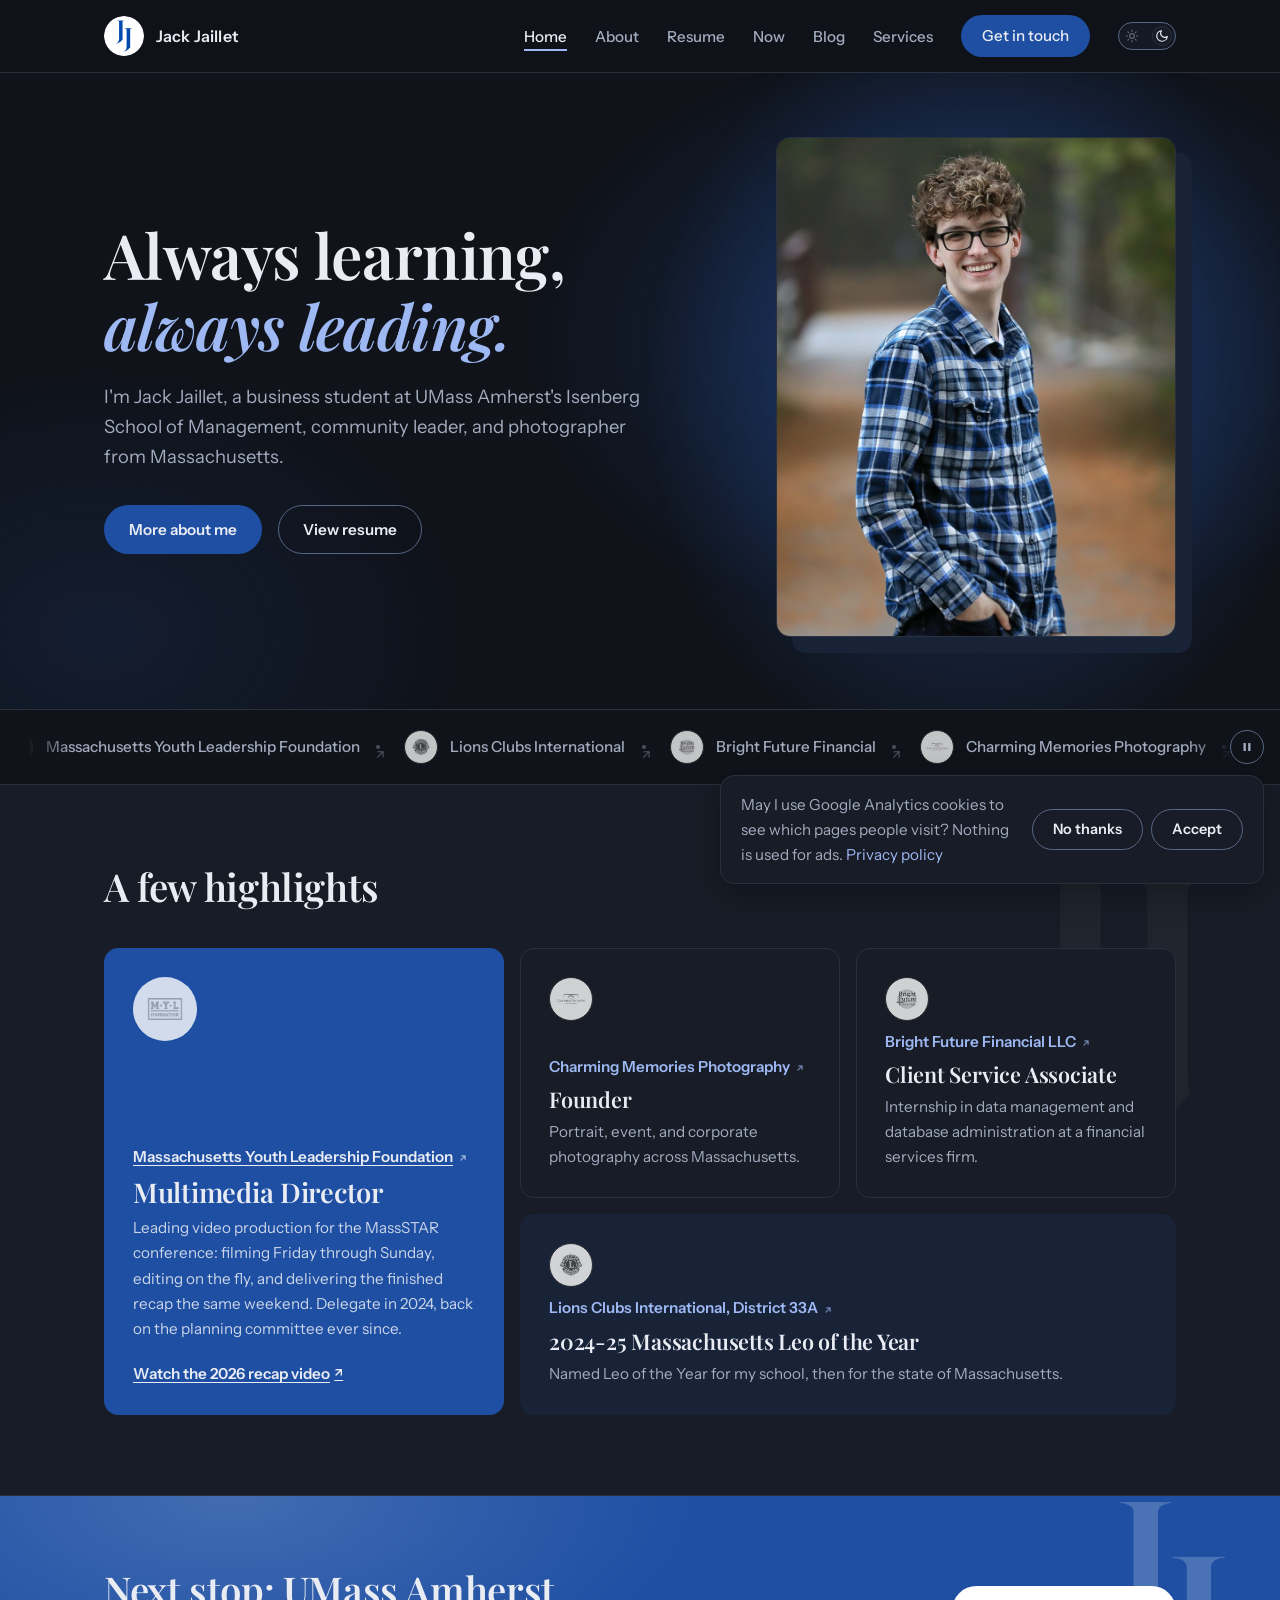
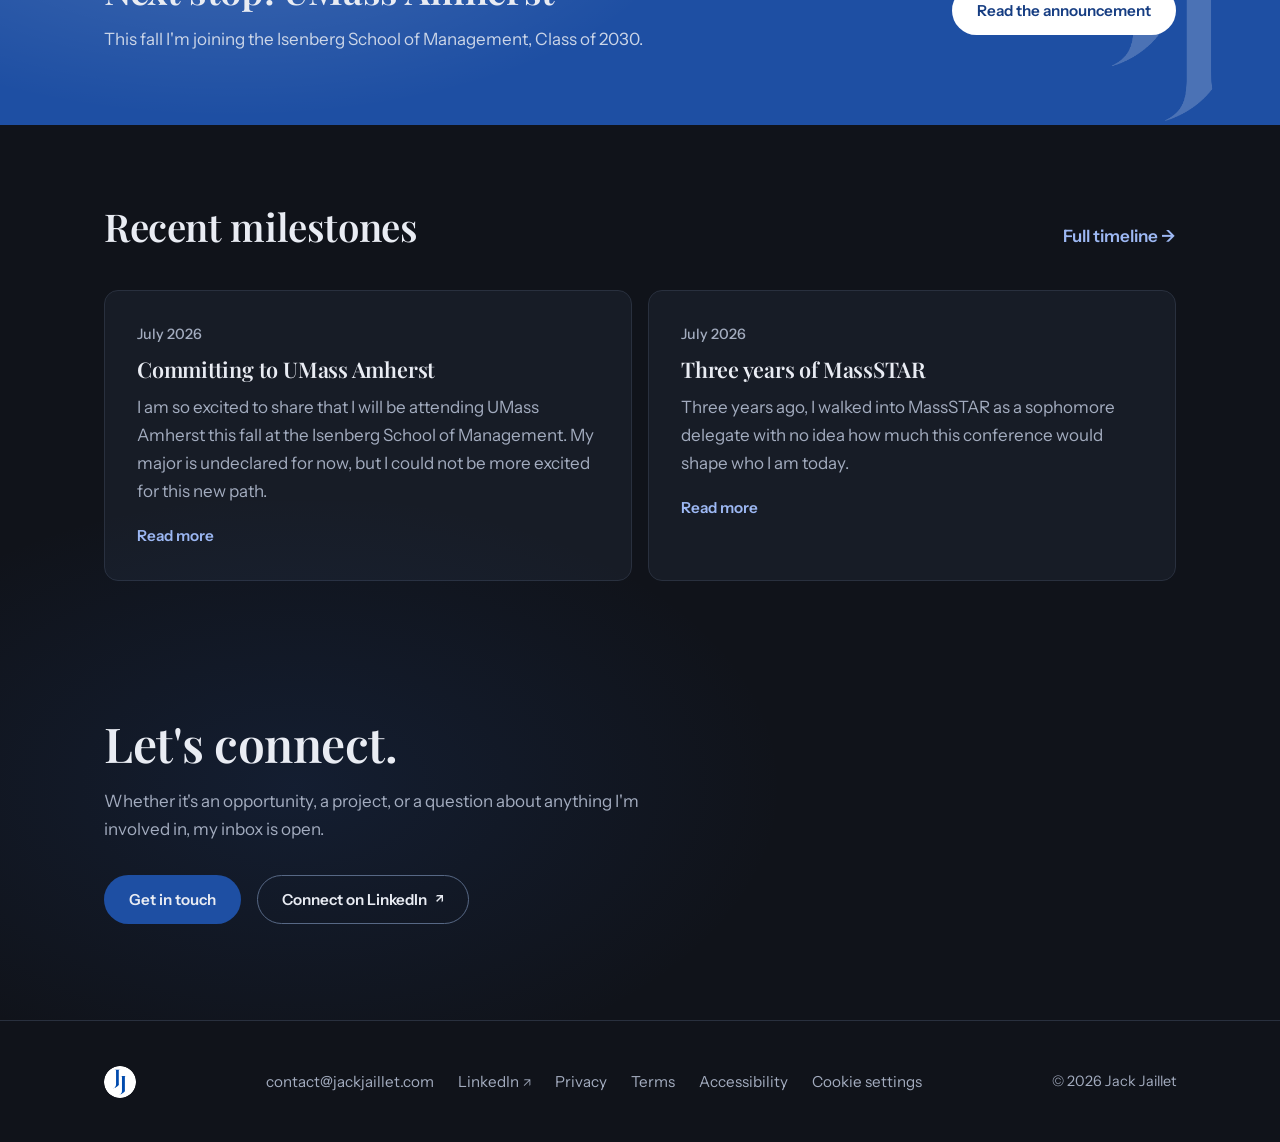
==== commit 6e548652: "Site-wide footer, privacy policy, terms, opt-in Google Analytics; roomier template picker - One foot" ====
--- a/index.html
+++ b/index.html
@@ -260,7 +260,10 @@
       <ul class="footer-links">
         <li><a href="mailto:contact@jackjaillet.com">contact@jackjaillet.com</a></li>
         <li><a href="https://www.linkedin.com/in/jackjaillet/" target="_blank" rel="noopener">LinkedIn<span class="sr-only"> (opens in new tab)</span></a></li>
+        <li><a href="/privacy">Privacy</a></li>
+        <li><a href="/terms">Terms</a></li>
         <li><a href="/accessibility">Accessibility</a></li>
+        <li hidden data-cookie-settings><button type="button">Cookie settings</button></li>
       </ul>
       </nav>
       <small>&copy; <span id="year">2026</span> Jack Jaillet</small>
@@ -268,5 +271,6 @@
   </footer>
 
   <script src="/js/main.js"></script>
+  <script src="/js/footer.js"></script>
 </body>
 </html>
--- a/css/style.css
+++ b/css/style.css
@@ -1391,6 +1391,10 @@
 .prose h2 + p { margin-top: 0; }
 .prose h2 ~ h2 { margin-top: var(--space-10); }
 .prose .note { margin-top: var(--space-10); font-size: 0.95rem; }
+.prose > .note:first-child { margin-top: 0; }
+.prose ul { list-style: disc; padding-left: 1.25em; margin-bottom: var(--space-5); color: var(--ink-2); }
+.prose li { margin-bottom: var(--space-3); }
+.prose li strong { color: var(--ink); }
 
 .mt-4 { margin-top: var(--space-4); }
 .mt-6 { margin-top: var(--space-6); }
@@ -1569,8 +1573,33 @@
   min-width: 0;
 }
 .footer-links a { word-break: break-word; }
-.footer-links a { color: var(--ink-2); font-size: 0.95rem; display: inline-block; padding: 12px 0; }
-.footer-links a:hover { color: var(--ink); }
+.footer-links a,
+.footer-links button { color: var(--ink-2); font: inherit; font-size: 0.95rem; display: inline-block; padding: 12px 0; background: none; border: 0; cursor: pointer; }
+.footer-links a:hover,
+.footer-links button:hover { color: var(--ink); text-decoration: underline; }
+
+/* Cookie choice (js/footer.js). Signature Studio repeats this in its own app.css. */
+.consent {
+  position: fixed;
+  z-index: 100;
+  left: var(--space-4);
+  right: var(--space-4);
+  bottom: var(--space-4);
+  max-width: 34rem;
+  margin-left: auto;
+  padding: var(--space-4) var(--space-5);
+  display: flex;
+  flex-wrap: wrap;
+  align-items: center;
+  gap: var(--space-3) var(--space-4);
+  background: var(--surface);
+  color: var(--ink);
+  border: 1px solid var(--line);
+  border-radius: var(--radius);
+  box-shadow: 0 8px 32px rgba(0, 0, 0, 0.3);
+}
+.consent p { flex: 1 1 16rem; font-size: 0.95rem; color: var(--ink-2); }
+.consent-actions { display: flex; gap: var(--space-2); }
 .site-footer small { color: var(--ink-2); font-size: 0.9rem; }
 
 /* ---------- reveal motion ---------- */
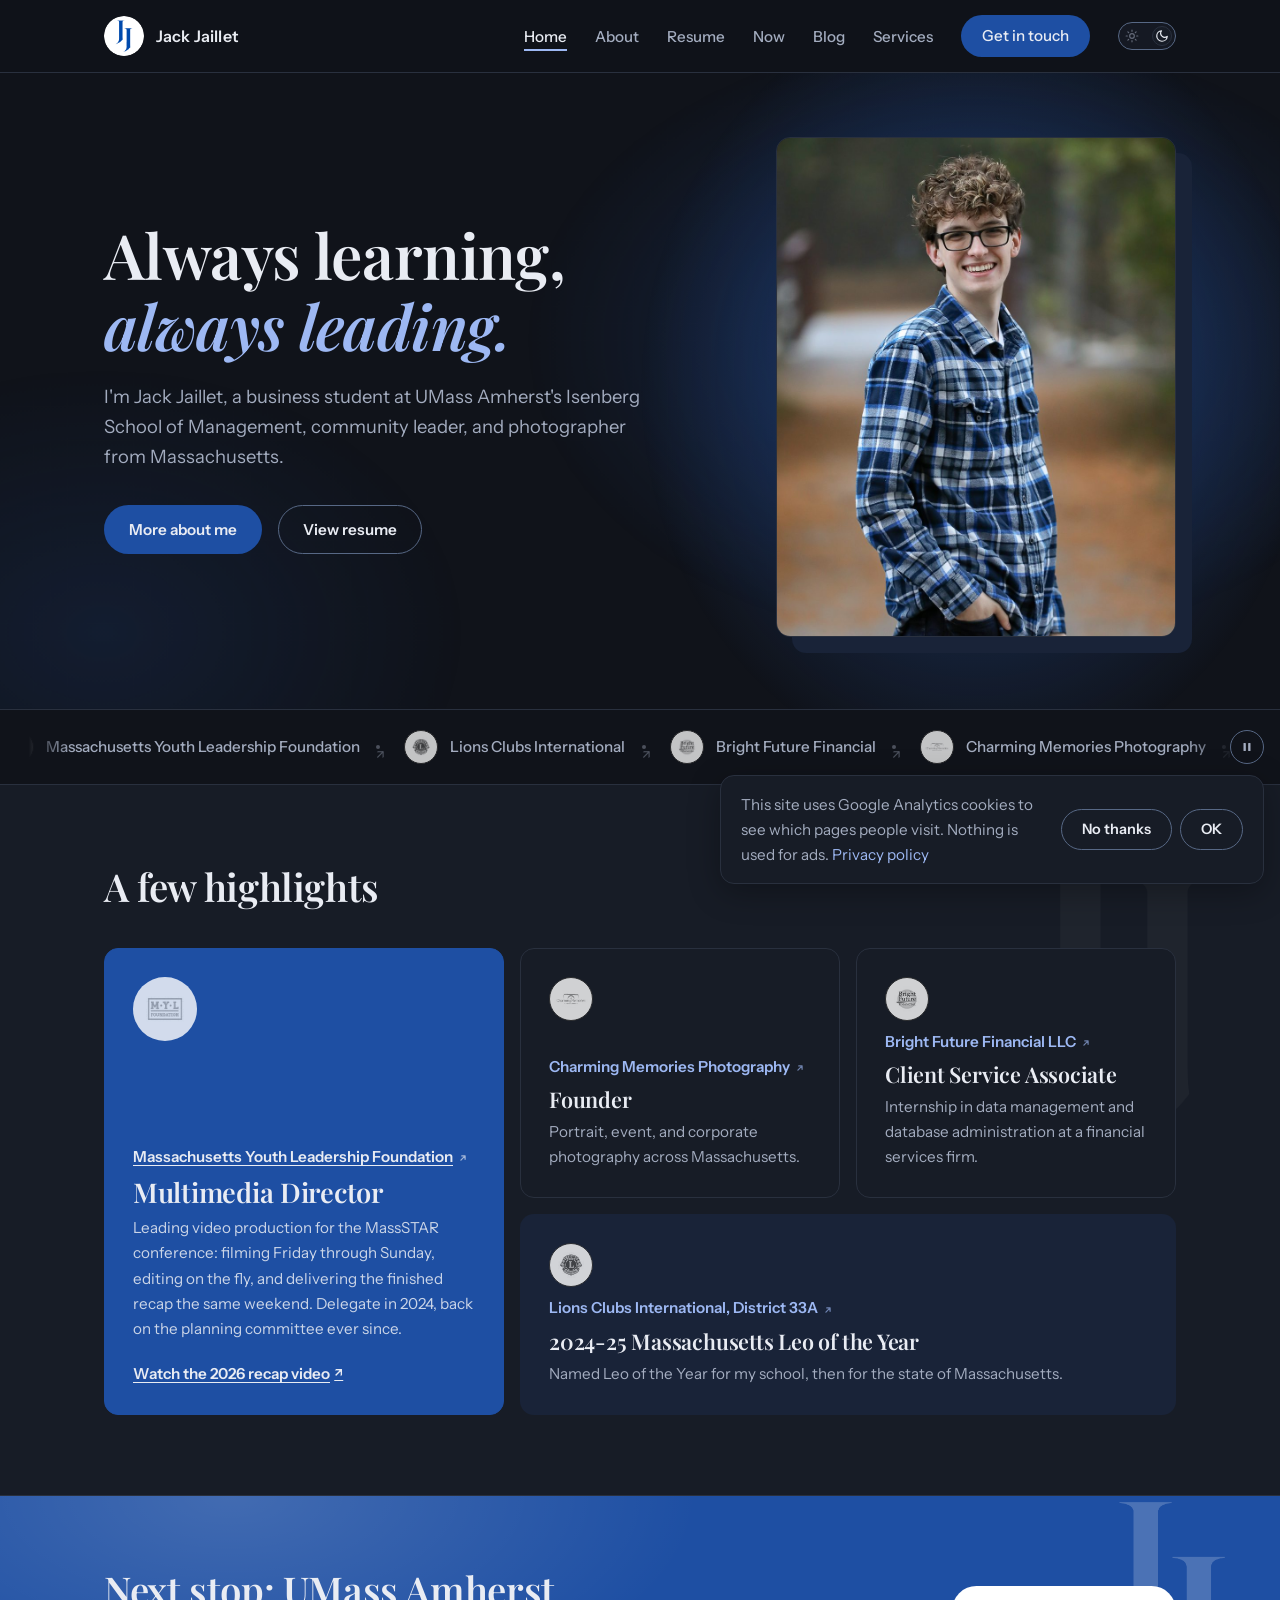
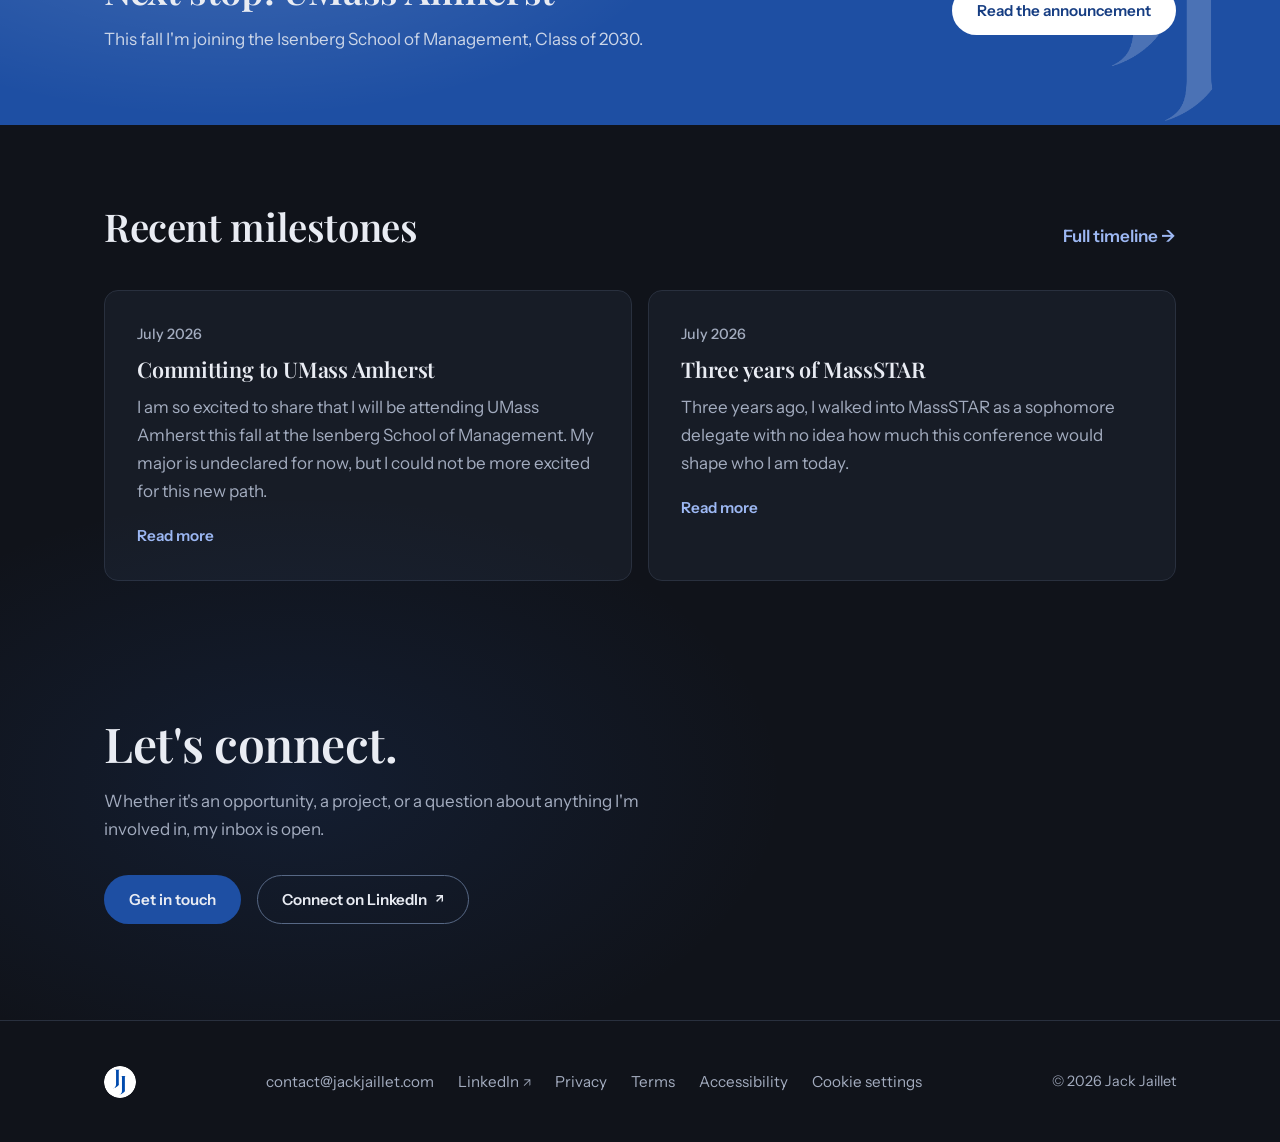
==== commit 5d08c5be: "Quabbin Mediation is now Gathering Currents; new Gathering Currents and TAB logos Links point to gat" ====
--- a/index.html
+++ b/index.html
@@ -140,7 +140,7 @@
         <span class="org-item"><img src="/assets/logos/gehm.jpg" alt="" width="34" height="34" loading="lazy" decoding="async">Gardner Emergency Housing Mission</span>
         <a class="org-item" tabindex="-1" href="https://www.greatwolf.com/new-england" target="_blank" rel="noopener"><img src="/assets/logos/great-wolf.jpg" alt="" width="34" height="34" loading="lazy" decoding="async">Great Wolf Lodge<span class="sr-only"> (opens in new tab)</span></a>
         <a class="org-item" tabindex="-1" href="https://www.luk.org/" target="_blank" rel="noopener"><img src="/assets/logos/luk.jpg" alt="" width="34" height="34" loading="lazy" decoding="async">LUK, Inc.<span class="sr-only"> (opens in new tab)</span></a>
-        <a class="org-item" tabindex="-1" href="https://quabbinmediation.org/" target="_blank" rel="noopener"><img src="/assets/logos/quabbin.jpg" alt="" width="34" height="34" loading="lazy" decoding="async">Quabbin Mediation<span class="sr-only"> (opens in new tab)</span></a>
+        <a class="org-item" tabindex="-1" href="https://www.gatheringcurrents.org/" target="_blank" rel="noopener"><img src="/assets/logos/gathering-currents.jpg" alt="" width="34" height="34" loading="lazy" decoding="async">Gathering Currents<span class="sr-only"> (opens in new tab)</span></a>
         <a class="org-item" tabindex="-1" href="https://www.templetonma.gov/1386/Templeton-Community-Television" target="_blank" rel="noopener"><img src="/assets/logos/tctv.jpg" alt="" width="34" height="34" loading="lazy" decoding="async">Templeton Community Television<span class="sr-only"> (opens in new tab)</span></a>
       </div>
       <div class="orgs-set">
@@ -152,7 +152,7 @@
         <span class="org-item"><img src="/assets/logos/gehm.jpg" alt="" width="34" height="34" loading="lazy" decoding="async">Gardner Emergency Housing Mission</span>
         <a class="org-item" tabindex="-1" href="https://www.greatwolf.com/new-england" target="_blank" rel="noopener"><img src="/assets/logos/great-wolf.jpg" alt="" width="34" height="34" loading="lazy" decoding="async">Great Wolf Lodge<span class="sr-only"> (opens in new tab)</span></a>
         <a class="org-item" tabindex="-1" href="https://www.luk.org/" target="_blank" rel="noopener"><img src="/assets/logos/luk.jpg" alt="" width="34" height="34" loading="lazy" decoding="async">LUK, Inc.<span class="sr-only"> (opens in new tab)</span></a>
-        <a class="org-item" tabindex="-1" href="https://quabbinmediation.org/" target="_blank" rel="noopener"><img src="/assets/logos/quabbin.jpg" alt="" width="34" height="34" loading="lazy" decoding="async">Quabbin Mediation<span class="sr-only"> (opens in new tab)</span></a>
+        <a class="org-item" tabindex="-1" href="https://www.gatheringcurrents.org/" target="_blank" rel="noopener"><img src="/assets/logos/gathering-currents.jpg" alt="" width="34" height="34" loading="lazy" decoding="async">Gathering Currents<span class="sr-only"> (opens in new tab)</span></a>
         <a class="org-item" tabindex="-1" href="https://www.templetonma.gov/1386/Templeton-Community-Television" target="_blank" rel="noopener"><img src="/assets/logos/tctv.jpg" alt="" width="34" height="34" loading="lazy" decoding="async">Templeton Community Television<span class="sr-only"> (opens in new tab)</span></a>
       </div>
     </div>
@@ -165,7 +165,7 @@
       <li>Gardner Emergency Housing Mission</li>
       <li>Great Wolf Lodge</li>
       <li>LUK, Inc.</li>
-      <li>Quabbin Mediation</li>
+      <li>Gathering Currents</li>
       <li>Templeton Community Television</li>
     </ul>
   </section>
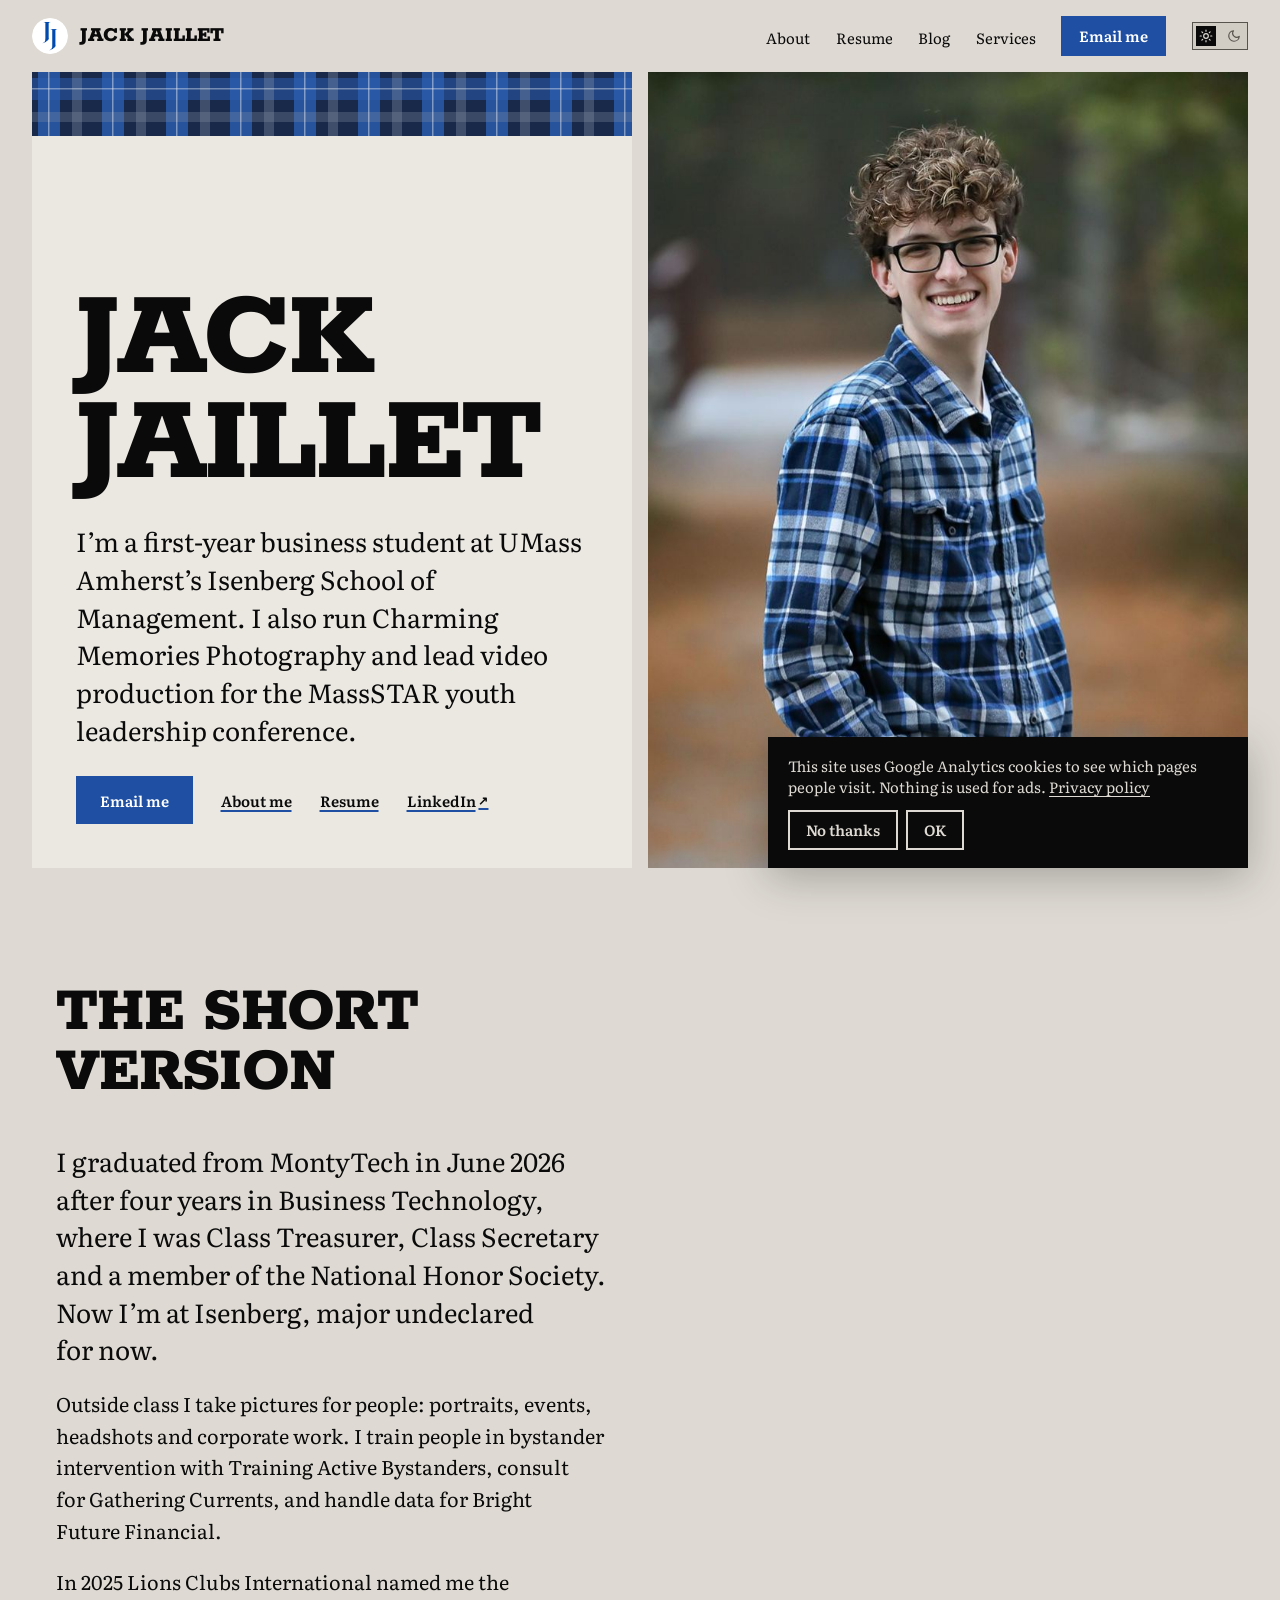
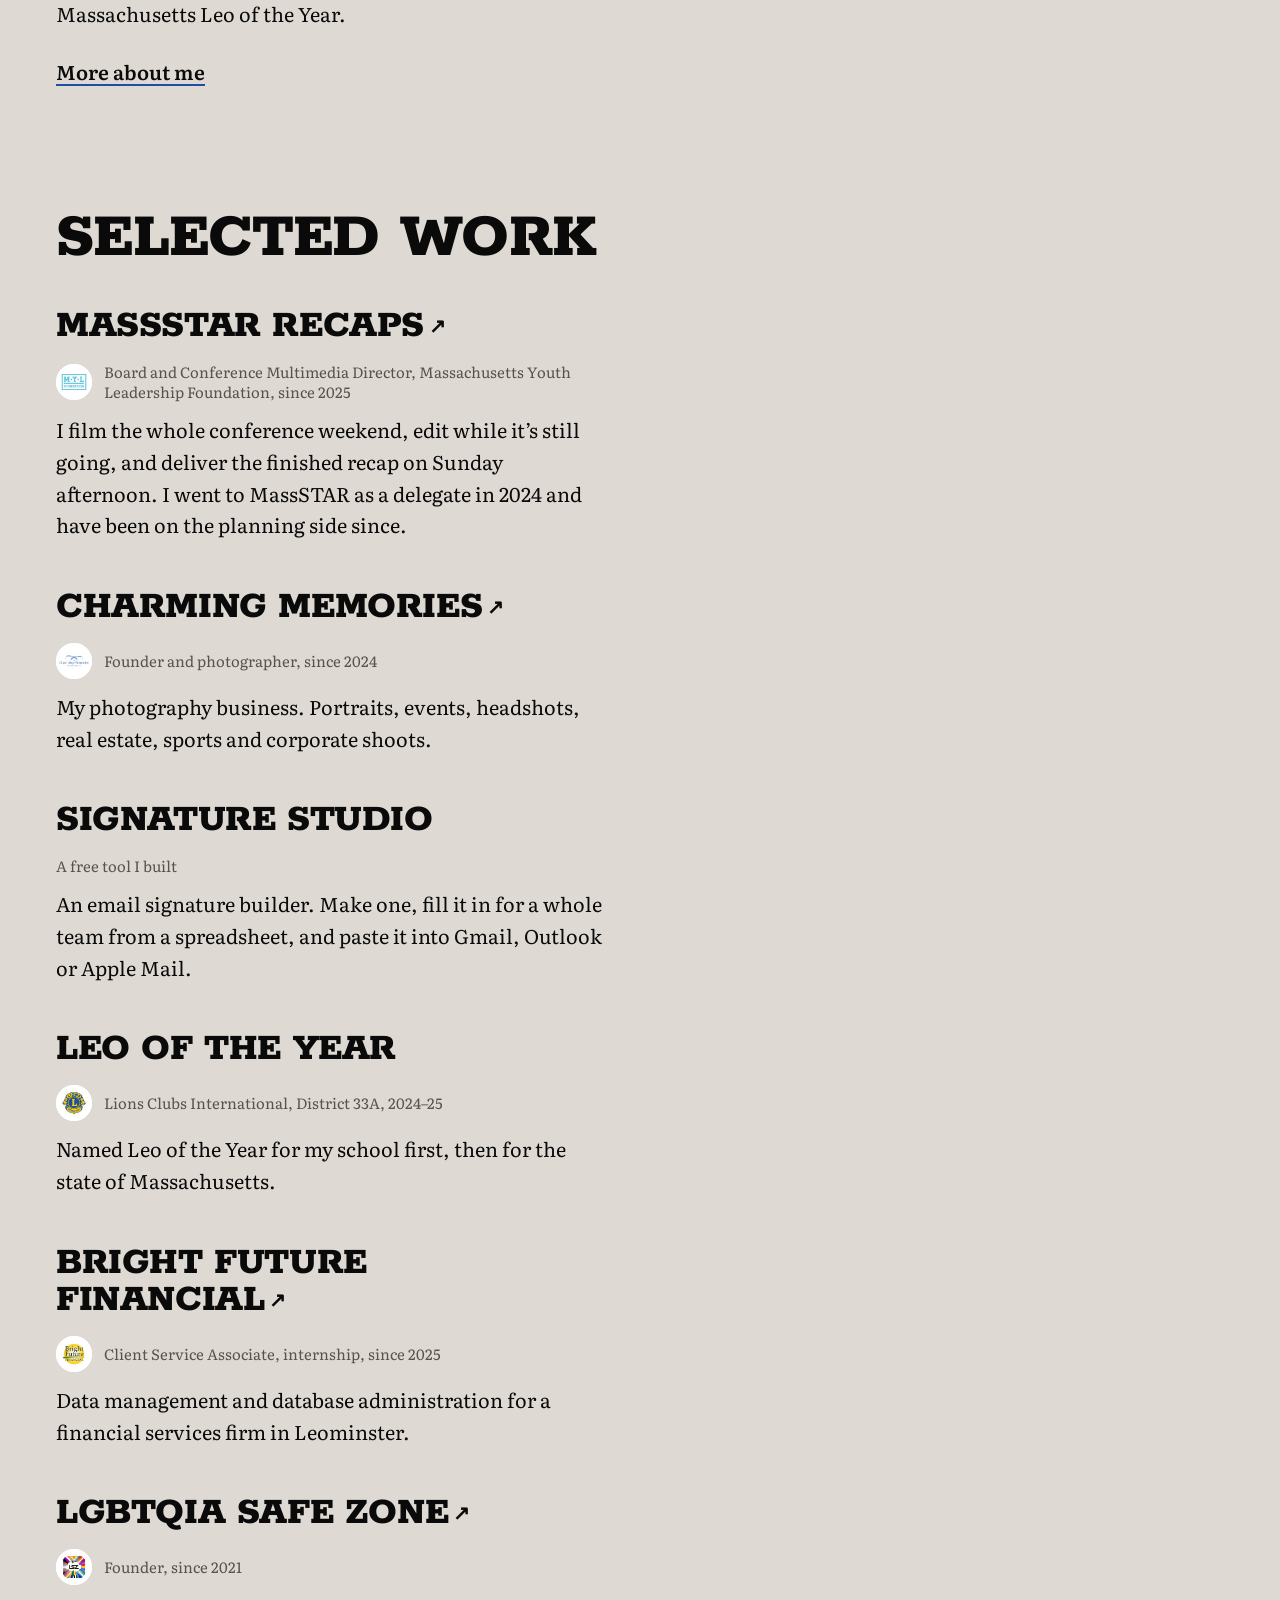
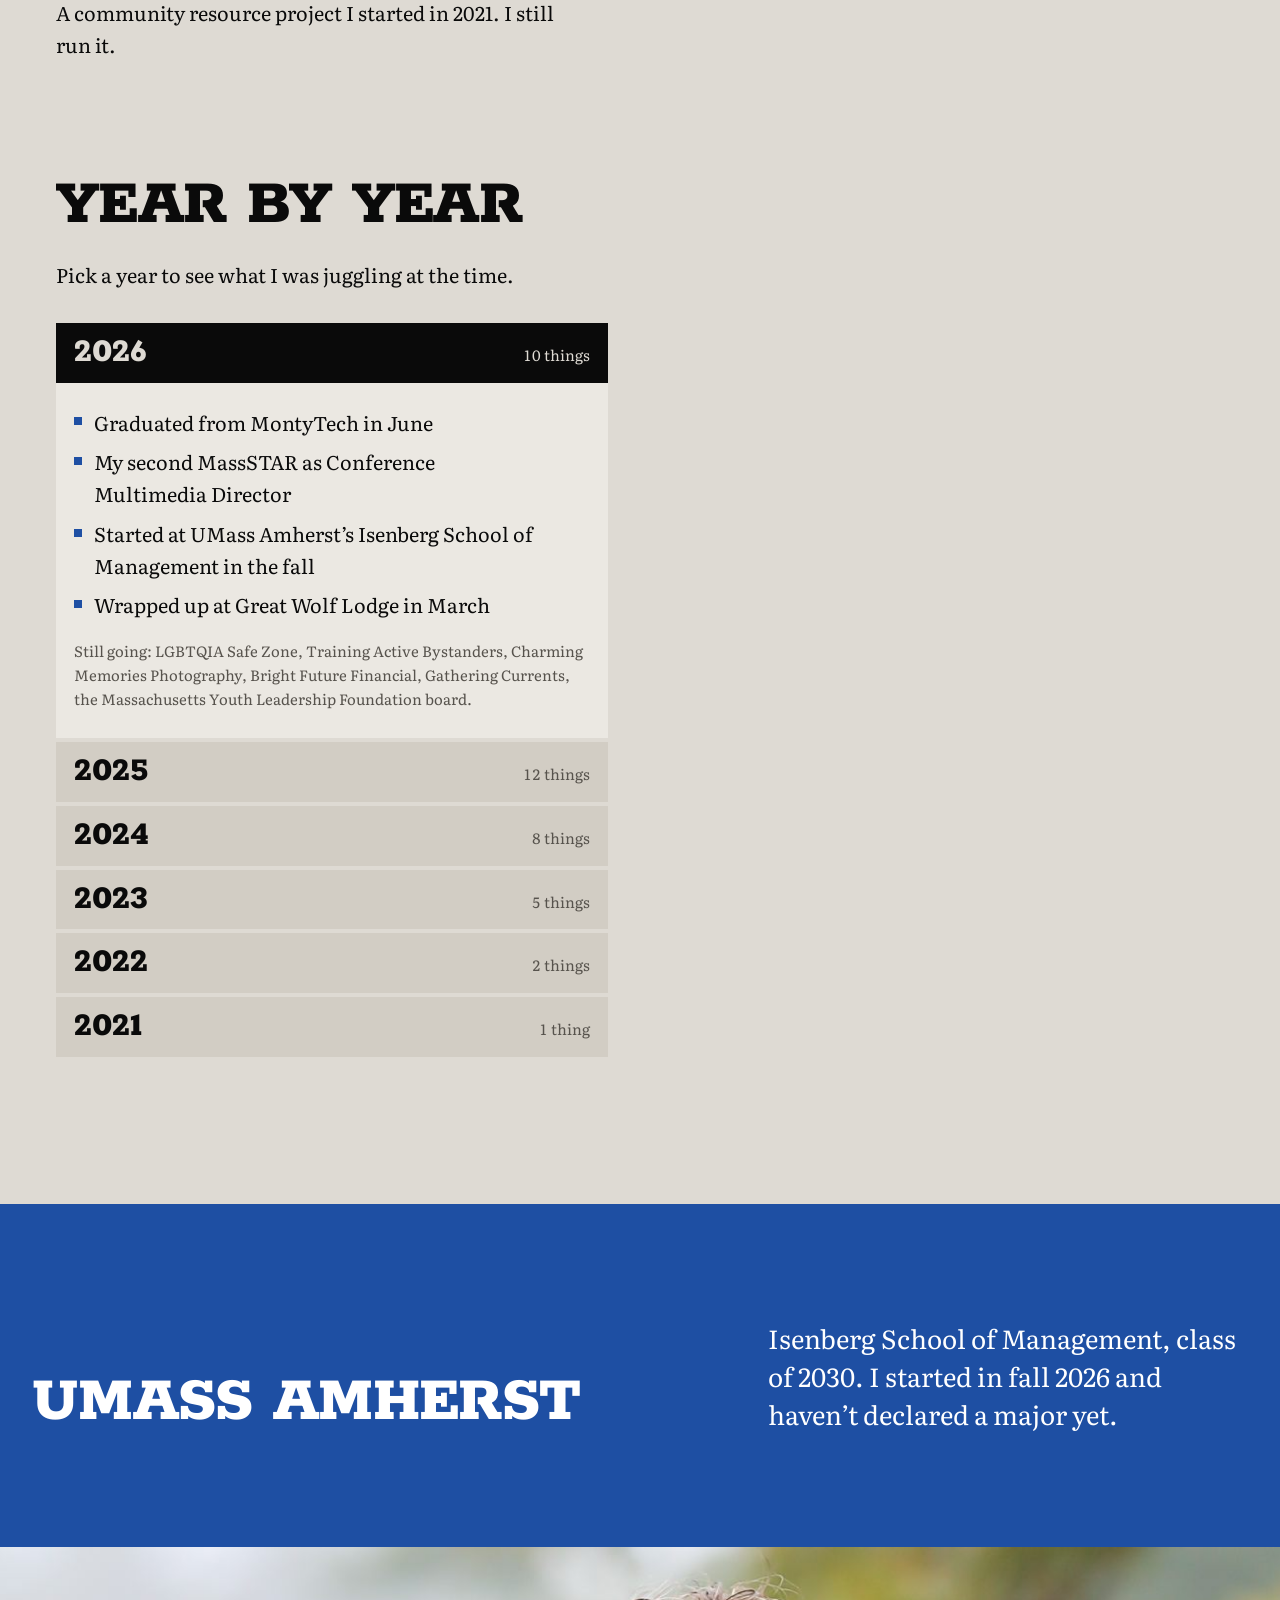
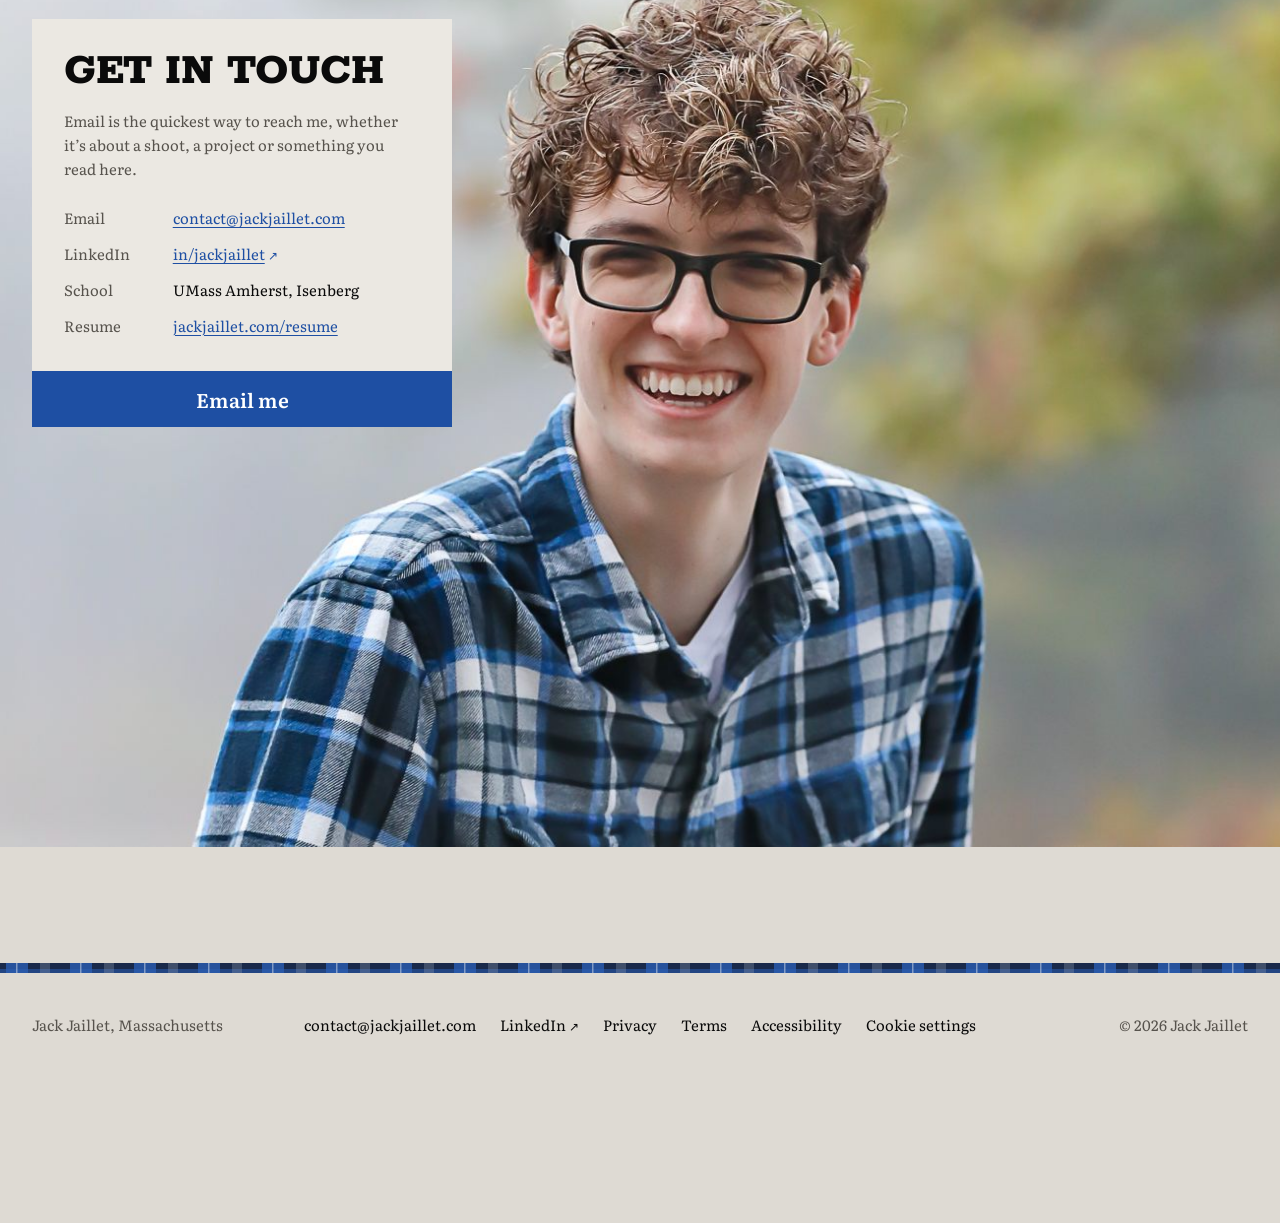
==== commit a797f11f: "Redesign the site and remove the Now page New look across every page: Jack's portrait holds half the" ====
--- a/index.html
+++ b/index.html
@@ -3,74 +3,149 @@
 <head>
   <meta charset="UTF-8">
   <meta name="viewport" content="width=device-width, initial-scale=1.0">
-  <!-- Mobile browser chrome follows the theme. Dark is the site default, so
-       that is the static value; the bootstrap below corrects it before first
-       paint for visitors who chose light. -->
-  <meta name="theme-color" content="#10131a">
-  <title>Jack Jaillet | Business Student &amp; Community Leader</title>
-  <meta name="description" content="Jack Jaillet is a business student at UMass Amherst's Isenberg School of Management, a community leader, and a photographer based in Massachusetts.">
+  <meta name="theme-color" content="#dedad3" media="(prefers-color-scheme: light)">
+  <meta name="theme-color" content="#151515" media="(prefers-color-scheme: dark)">
+  <title>Jack Jaillet | UMass Amherst Business Student &amp; Photographer</title>
+  <meta name="description" content="Jack Jaillet is a business student at UMass Amherst's Isenberg School of Management, a photographer, and the 2024-25 Massachusetts Leo of the Year.">
   <link rel="canonical" href="https://jackjaillet.com/">
   <meta property="og:type" content="website">
   <meta property="og:site_name" content="Jack Jaillet">
-  <meta property="og:title" content="Jack Jaillet | Business Student & Community Leader">
-  <meta property="og:description" content="Jack Jaillet is a business student at UMass Amherst's Isenberg School of Management, a community leader, and a photographer based in Massachusetts.">
+  <meta property="og:title" content="Jack Jaillet | UMass Amherst Business Student & Photographer">
+  <meta property="og:description" content="Jack Jaillet is a business student at UMass Amherst's Isenberg School of Management, a photographer, and the 2024-25 Massachusetts Leo of the Year.">
   <meta property="og:url" content="https://jackjaillet.com/">
-  <meta property="og:image" content="https://jackjaillet.com/assets/og-image.jpg">
+  <meta property="og:image" content="https://jackjaillet.com/assets/og-jack-jaillet.jpg">
   <meta property="og:image:width" content="1200">
   <meta property="og:image:height" content="630">
-  <meta property="og:image:alt" content="Jack Jaillet">
+  <meta property="og:image:alt" content="Jack Jaillet, business student at UMass Amherst, in a blue flannel shirt">
   <meta name="twitter:card" content="summary_large_image">
-  <meta name="twitter:title" content="Jack Jaillet | Business Student & Community Leader">
-  <meta name="twitter:description" content="Jack Jaillet is a business student at UMass Amherst's Isenberg School of Management, a community leader, and a photographer based in Massachusetts.">
-  <meta name="twitter:image" content="https://jackjaillet.com/assets/og-image.jpg">
+  <meta name="twitter:title" content="Jack Jaillet | UMass Amherst Business Student & Photographer">
+  <meta name="twitter:description" content="Jack Jaillet is a business student at UMass Amherst's Isenberg School of Management, a photographer, and the 2024-25 Massachusetts Leo of the Year.">
+  <meta name="twitter:image" content="https://jackjaillet.com/assets/og-jack-jaillet.jpg">
+  <meta name="twitter:image:alt" content="Jack Jaillet, business student at UMass Amherst, in a blue flannel shirt">
   <link rel="icon" type="image/png" href="/assets/favicon.png">
   <link rel="apple-touch-icon" href="/assets/favicon.png">
   <link rel="preconnect" href="https://fonts.googleapis.com">
   <link rel="preconnect" href="https://fonts.gstatic.com" crossorigin>
-  <link href="https://fonts.googleapis.com/css2?family=Instrument+Sans:wght@400;500;600&family=Playfair+Display:ital,wght@0,600;0,700;1,600&display=swap" rel="stylesheet">
+  <link href="https://fonts.googleapis.com/css2?family=Literata:ital,opsz,wght@0,7..72,400;0,7..72,600;1,7..72,400&amp;family=Rokkitt:wght@800&amp;display=swap" rel="stylesheet">
   <link rel="stylesheet" href="/css/style.css">
   <script type="application/ld+json">
   {
     "@context": "https://schema.org",
-    "@type": "ProfilePage",
-    "url": "https://jackjaillet.com/",
-    "mainEntity": {
-      "@type": "Person",
-      "@id": "https://jackjaillet.com/#jack",
-      "name": "Jack Jaillet",
-      "url": "https://jackjaillet.com",
-      "image": "https://jackjaillet.com/assets/headshot-serious.jpg",
-      "email": "contact@jackjaillet.com",
-      "jobTitle": "Business Student",
-      "description": "Business-oriented student, community leader, and photographer based in Massachusetts.",
-      "alumniOf": [
-        { "@type": "EducationalOrganization", "name": "Montachusett Regional Vocational Technical School" }
-      ],
-      "award": "2024-25 Massachusetts Leo of the Year",
-      "worksFor": {
+    "@graph": [
+      {
+        "@type": "WebSite",
+        "@id": "https://jackjaillet.com/#website",
+        "url": "https://jackjaillet.com/",
+        "name": "Jack Jaillet",
+        "inLanguage": "en-US",
+        "publisher": {
+          "@id": "https://jackjaillet.com/#jack"
+        }
+      },
+      {
+        "@type": "ProfilePage",
+        "@id": "https://jackjaillet.com/#profile",
+        "url": "https://jackjaillet.com/",
+        "name": "Jack Jaillet",
+        "isPartOf": {
+          "@id": "https://jackjaillet.com/#website"
+        },
+        "dateModified": "2026-11-10",
+        "mainEntity": {
+          "@id": "https://jackjaillet.com/#jack"
+        }
+      },
+      {
+        "@type": "Person",
+        "@id": "https://jackjaillet.com/#jack",
+        "name": "Jack Jaillet",
+        "givenName": "Jack",
+        "familyName": "Jaillet",
+        "url": "https://jackjaillet.com/",
+        "image": {
+          "@type": "ImageObject",
+          "url": "https://jackjaillet.com/assets/photo/jack-trail-1400.jpg",
+          "width": 1400,
+          "height": 1960
+        },
+        "email": "mailto:contact@jackjaillet.com",
+        "jobTitle": "Business Student",
+        "description": "Business student at UMass Amherst's Isenberg School of Management, founder of Charming Memories Photography, and 2024-25 Massachusetts Leo of the Year.",
+        "affiliation": {
+          "@type": "CollegeOrUniversity",
+          "name": "University of Massachusetts Amherst",
+          "url": "https://www.umass.edu/",
+          "department": {
+            "@type": "EducationalOrganization",
+            "name": "Isenberg School of Management",
+            "url": "https://www.isenberg.umass.edu/"
+          }
+        },
+        "alumniOf": {
+          "@type": "HighSchool",
+          "name": "Montachusett Regional Vocational Technical School"
+        },
+        "award": "2024-25 Massachusetts Leo of the Year, Lions Clubs International District 33A",
+        "memberOf": [
+          {
+            "@type": "Organization",
+            "name": "Massachusetts Youth Leadership Foundation",
+            "url": "https://www.massyouthleadership.org/"
+          },
+          {
+            "@type": "Organization",
+            "name": "Lions Clubs International",
+            "url": "https://www.lionsclubs.org/en"
+          }
+        ],
+        "knowsAbout": [
+          "Photography",
+          "Video production",
+          "Event media",
+          "Leadership",
+          "Community service",
+          "Bystander intervention training",
+          "Data management",
+          "Customer service"
+        ],
+        "address": {
+          "@type": "PostalAddress",
+          "addressRegion": "MA",
+          "addressCountry": "US"
+        },
+        "sameAs": [
+          "https://www.linkedin.com/in/jackjaillet/"
+        ],
+        "worksFor": [
+          {
+            "@id": "https://jackjaillet.com/#charming-memories"
+          }
+        ]
+      },
+      {
         "@type": "Organization",
+        "@id": "https://jackjaillet.com/#charming-memories",
         "name": "Charming Memories Photography",
-        "url": "https://www.charmingphotography.com/"
+        "url": "https://www.charmingphotography.com/",
+        "foundingDate": "2024-11",
+        "founder": {
+          "@id": "https://jackjaillet.com/#jack"
+        }
       },
-      "founder": [
-        { "@type": "Organization", "name": "Charming Memories Photography", "url": "https://www.charmingphotography.com/" },
-        { "@type": "Organization", "name": "LGBTQIA Safe Zone", "url": "https://www.lgbtqiasafezone.org/" }
-      ],
-      "memberOf": [
-        { "@type": "Organization", "name": "Massachusetts Youth Leadership Foundation", "url": "https://www.massyouthleadership.org/" },
-        { "@type": "Organization", "name": "Lions Clubs International", "url": "https://www.lionsclubs.org/en" }
-      ],
-      "knowsAbout": [ "Leadership", "Community Service", "Photography", "Video Production", "Public Speaking" ],
-      "homeLocation": { "@type": "Place", "name": "Massachusetts, United States" },
-      "sameAs": [
-        "https://www.linkedin.com/in/jackjaillet/",
-        "https://www.charmingphotography.com/"
-      ]
-    }
+      {
+        "@type": "Organization",
+        "@id": "https://jackjaillet.com/#safe-zone",
+        "name": "LGBTQIA Safe Zone",
+        "url": "https://www.lgbtqiasafezone.org/",
+        "foundingDate": "2021-04",
+        "founder": {
+          "@id": "https://jackjaillet.com/#jack"
+        }
+      }
+    ]
   }
   </script>
-  <script>try{var t=localStorage.getItem("theme");if(t){document.documentElement.dataset.theme=t;var m=document.querySelector('meta[name="theme-color"]');if(m)m.setAttribute("content",t==="light"?"#f7f8fa":"#10131a")}}catch(e){}</script>
-  <noscript><style>.reveal{opacity:1 !important;transform:none !important}</style></noscript>
+  <script>document.documentElement.classList.add("js");try{var t=localStorage.getItem("theme");if(t==="light"||t==="dark"){document.documentElement.dataset.theme=t;document.querySelectorAll('meta[name="theme-color"]').forEach(function(m){m.content=t==="light"?"#dedad3":"#151515"})}}catch(e){}</script>
 </head>
 <body>
 
@@ -78,22 +153,20 @@
 
   <nav class="site-nav" aria-label="Primary">
     <div class="wrap">
-      <a class="brand" href="/">
-        <img class="brand-img" src="/assets/favicon.png" alt="" width="40" height="40">
+      <a class="brand" href="/" aria-current="page">
+        <img class="brand-img" src="/assets/favicon.png" alt="" width="36" height="36">
         <span class="brand-name">Jack Jaillet</span>
       </a>
-      <button class="nav-toggle" aria-expanded="false" aria-controls="nav-menu" aria-label="Open navigation menu">Menu</button>
+      <button class="nav-toggle" type="button" aria-expanded="false" aria-controls="nav-menu">Menu</button>
       <ul class="nav-links" id="nav-menu">
-        <li><a href="/" aria-current="page">Home</a></li>
         <li><a href="/about">About</a></li>
         <li><a href="/resume">Resume</a></li>
-        <li><a href="/updates">Now</a></li>
         <li><a href="/blog/">Blog</a></li>
         <li><a href="/services">Services</a></li>
-        <li><a class="btn btn-primary btn-small" href="mailto:contact@jackjaillet.com">Get in touch</a></li>
+        <li><a class="btn btn-small" href="mailto:contact@jackjaillet.com">Email me</a></li>
         <li class="theme-item">
           <span class="theme-text" id="theme-text">Dark mode</span>
-          <button class="theme-toggle" type="button" role="switch" aria-checked="true" aria-labelledby="theme-text">
+          <button class="theme-toggle" type="button" role="switch" aria-checked="false" aria-labelledby="theme-text">
             <svg class="icon-sun" aria-hidden="true" focusable="false" width="14" height="14" viewBox="0 0 24 24" fill="none" stroke="currentColor" stroke-width="2" stroke-linecap="round"><circle cx="12" cy="12" r="4"/><path d="M12 2v2M12 20v2M4.93 4.93l1.41 1.41M17.66 17.66l1.41 1.41M2 12h2M20 12h2M4.93 19.07l1.41-1.41M17.66 6.34l1.41-1.41"/></svg>
             <svg class="icon-moon" aria-hidden="true" focusable="false" width="14" height="14" viewBox="0 0 24 24" fill="none" stroke="currentColor" stroke-width="2" stroke-linecap="round" stroke-linejoin="round"><path d="M21 12.79A9 9 0 1 1 11.21 3 7 7 0 0 0 21 12.79z"/></svg>
             <span class="theme-knob" aria-hidden="true"></span>
@@ -105,168 +178,189 @@
 
   <main id="main">
 
-  <header class="hero">
-    <div class="wrap hero-grid">
-      <div>
-        <h1>Always learning,<br><em>always leading.</em></h1>
-        <p class="lede">I'm Jack Jaillet, a business student at UMass Amherst's Isenberg School of Management, community leader, and photographer from Massachusetts.</p>
-        <div class="hero-ctas">
-          <a class="btn btn-primary" href="/about">More about me</a>
-          <a class="btn btn-ghost" href="/resume">View resume</a>
+  <div class="stage">
+
+    <figure class="stage-photo" data-show="1">
+      <img src="/assets/photo/jack-trail-1400.jpg" srcset="/assets/photo/jack-trail-800.jpg 800w, /assets/photo/jack-trail-1400.jpg 1400w" sizes="(max-width: 820px) 100vw, 50vw" alt="Jack Jaillet in a blue flannel shirt, smiling, on a wooded trail in autumn" width="1400" height="1960" fetchpriority="high">
+      <img data-src="/assets/photo/jack-fence-1400.jpg" data-srcset="/assets/photo/jack-fence-800.jpg 800w, /assets/photo/jack-fence-1400.jpg 1400w" sizes="50vw" alt="" width="1400" height="1960" loading="lazy" decoding="async">
+    </figure>
+
+    <div class="stage-read">
+
+      <header class="hero-card" data-photo="1">
+        <div class="plaid-band" aria-hidden="true"></div>
+        <h1 class="name"><span>Jack</span> <span>Jaillet</span></h1>
+        <p class="lede">I&rsquo;m a first-year business student at UMass Amherst&rsquo;s Isenberg School of Management. I also run Charming Memories Photography and lead video production for the MassSTAR youth leadership conference.</p>
+        <div class="hero-actions">
+          <a class="btn" href="mailto:contact@jackjaillet.com">Email me</a>
+          <a class="go" href="/about">About me</a>
+          <a class="go" href="/resume">Resume</a>
+          <a class="go" href="https://www.linkedin.com/in/jackjaillet/" target="_blank" rel="noopener">LinkedIn<span class="sr-only"> (opens in new tab)</span></a>
         </div>
+      </header>
+
+      <section class="read-section intro reveal" aria-labelledby="intro-heading" data-photo="1">
+        <h2 id="intro-heading">The short version</h2>
+        <p>I graduated from MontyTech in June 2026 after four years in Business Technology, where I was Class Treasurer, Class Secretary and a member of the National Honor Society. Now I&rsquo;m at Isenberg, major undeclared for now.</p>
+        <p>Outside class I take pictures for people: portraits, events, headshots and corporate work. I train people in bystander intervention with Training Active Bystanders, consult for Gathering Currents, and handle data for Bright Future Financial.</p>
+        <p>In 2025 Lions Clubs International named me the Massachusetts Leo of the Year.</p>
+        <p><a class="go" href="/about">More about me</a></p>
+      </section>
+
+      <section class="read-section work" aria-labelledby="work-heading" data-photo="2">
+        <h2 id="work-heading" class="reveal"><span>Selected work</span></h2>
+        <ul class="work-list">
+          <li class="work-item reveal">
+            <h3 class="work-name"><a href="https://lnkd.in/girWviJ6" target="_blank" rel="noopener">MassSTAR recaps<span class="sr-only"> (watch the 2026 recap, opens in new tab)</span></a></h3>
+            <p class="work-meta"><img src="/assets/logos/mylf.jpg" alt="" width="36" height="36" loading="lazy" decoding="async">Board and Conference Multimedia Director, Massachusetts Youth Leadership Foundation, since 2025</p>
+            <p class="work-desc">I film the whole conference weekend, edit while it&rsquo;s still going, and deliver the finished recap on Sunday afternoon. I went to MassSTAR as a delegate in 2024 and have been on the planning side since.</p>
+          </li>
+          <li class="work-item reveal">
+            <h3 class="work-name"><a href="https://www.charmingphotography.com/" target="_blank" rel="noopener">Charming Memories<span class="sr-only"> Photography (opens in new tab)</span></a></h3>
+            <p class="work-meta"><img src="/assets/logos/charming-memories.jpg" alt="" width="36" height="36" loading="lazy" decoding="async">Founder and photographer, since 2024</p>
+            <p class="work-desc">My photography business. Portraits, events, headshots, real estate, sports and corporate shoots.</p>
+          </li>
+          <li class="work-item reveal">
+            <h3 class="work-name"><a href="/signatures/">Signature Studio</a></h3>
+            <p class="work-meta">A free tool I built</p>
+            <p class="work-desc">An email signature builder. Make one, fill it in for a whole team from a spreadsheet, and paste it into Gmail, Outlook or Apple Mail.</p>
+          </li>
+          <li class="work-item reveal">
+            <h3 class="work-name">Leo of the Year</h3>
+            <p class="work-meta"><img src="/assets/logos/lions.jpg" alt="" width="36" height="36" loading="lazy" decoding="async">Lions Clubs International, District 33A, 2024&ndash;25</p>
+            <p class="work-desc">Named Leo of the Year for my school first, then for the state of Massachusetts.</p>
+          </li>
+          <li class="work-item reveal">
+            <h3 class="work-name"><a href="https://www.brightfuturefinancialllc.com/" target="_blank" rel="noopener">Bright Future Financial<span class="sr-only"> (opens in new tab)</span></a></h3>
+            <p class="work-meta"><img src="/assets/logos/bright-future.jpg" alt="" width="36" height="36" loading="lazy" decoding="async">Client Service Associate, internship, since 2025</p>
+            <p class="work-desc">Data management and database administration for a financial services firm in Leominster.</p>
+          </li>
+          <li class="work-item reveal">
+            <h3 class="work-name"><a href="https://www.lgbtqiasafezone.org/" target="_blank" rel="noopener">LGBTQIA Safe Zone<span class="sr-only"> (opens in new tab)</span></a></h3>
+            <p class="work-meta"><img src="/assets/logos/safe-zone.jpg" alt="" width="36" height="36" loading="lazy" decoding="async">Founder, since 2021</p>
+            <p class="work-desc">A community resource project I started in 2021. I still run it.</p>
+          </li>
+        </ul>
+      </section>
+
+      <section class="read-section years" aria-labelledby="years-heading" data-photo="2">
+        <h2 id="years-heading">Year by year</h2>
+        <p class="years-intro">Pick a year to see what I was juggling at the time.</p>
+        <ul class="year-list">
+          <li class="year">
+            <h3 class="year-head"><button class="year-btn" type="button" aria-expanded="true" aria-controls="year-2026"><span class="year-num">2026</span> <span class="year-count">10 things</span></button></h3>
+            <div class="year-detail" id="year-2026">
+              <ul>
+                <li>Graduated from MontyTech in June</li>
+                <li>My second MassSTAR as Conference Multimedia Director</li>
+                <li>Started at UMass Amherst&rsquo;s Isenberg School of Management in the fall</li>
+                <li>Wrapped up at Great Wolf Lodge in March</li>
+              </ul>
+              <p class="still">Still going: LGBTQIA Safe Zone, Training Active Bystanders, Charming Memories Photography, Bright Future Financial, Gathering Currents, the Massachusetts Youth Leadership Foundation board.</p>
+            </div>
+          </li>
+          <li class="year">
+            <h3 class="year-head"><button class="year-btn" type="button" aria-expanded="true" aria-controls="year-2025"><span class="year-num">2025</span> <span class="year-count">12 things</span></button></h3>
+            <div class="year-detail" id="year-2025">
+              <ul>
+                <li>Started my internship at Bright Future Financial in February</li>
+                <li>Named the 2024&ndash;25 Massachusetts Leo of the Year in April</li>
+                <li>First MassSTAR as Conference Multimedia Director</li>
+                <li>Became a consultant with Training Active Bystanders</li>
+                <li>Started consulting for Gathering Currents in September</li>
+                <li>Joined the Massachusetts Youth Leadership Foundation board as Multimedia Director in November</li>
+                <li>Wrapped up at LUK in January and the Gardner Emergency Housing Mission in November</li>
+              </ul>
+              <p class="still">Still going: LGBTQIA Safe Zone, MontyTech, Charming Memories Photography, Great Wolf Lodge.</p>
+            </div>
+          </li>
+          <li class="year">
+            <h3 class="year-head"><button class="year-btn" type="button" aria-expanded="true" aria-controls="year-2024"><span class="year-num">2024</span> <span class="year-count">8 things</span></button></h3>
+            <div class="year-detail" id="year-2024">
+              <ul>
+                <li>Started at Great Wolf Lodge in May as a restaurant host, then entertainment ambassador and banquet server</li>
+                <li>Went to MassSTAR as a delegate</li>
+                <li>Founded Charming Memories Photography in November</li>
+              </ul>
+              <p class="still">Still going: LGBTQIA Safe Zone, MontyTech, Training Active Bystanders, LUK, the Gardner Emergency Housing Mission.</p>
+            </div>
+          </li>
+          <li class="year">
+            <h3 class="year-head"><button class="year-btn" type="button" aria-expanded="true" aria-controls="year-2023"><span class="year-num">2023</span> <span class="year-count">5 things</span></button></h3>
+            <div class="year-detail" id="year-2023">
+              <ul>
+                <li>Became a youth leader at LUK, Inc. in June</li>
+                <li>Certified as a trainer with Training Active Bystanders in July</li>
+                <li>Started volunteering as Multimedia Director for the Gardner Emergency Housing Mission in July</li>
+              </ul>
+              <p class="still">Still going: LGBTQIA Safe Zone, MontyTech.</p>
+            </div>
+          </li>
+          <li class="year">
+            <h3 class="year-head"><button class="year-btn" type="button" aria-expanded="true" aria-controls="year-2022"><span class="year-num">2022</span> <span class="year-count">2 things</span></button></h3>
+            <div class="year-detail" id="year-2022">
+              <ul>
+                <li>Started Business Technology at MontyTech</li>
+              </ul>
+              <p class="still">Still going: LGBTQIA Safe Zone.</p>
+            </div>
+          </li>
+          <li class="year">
+            <h3 class="year-head"><button class="year-btn" type="button" aria-expanded="true" aria-controls="year-2021"><span class="year-num">2021</span> <span class="year-count">1 thing</span></button></h3>
+            <div class="year-detail" id="year-2021">
+              <ul>
+                <li>Founded the LGBTQIA Safe Zone in April</li>
+              </ul>
+            </div>
+          </li>
+        </ul>
+      </section>
+
+    </div>
+  </div>
+
+  <section class="band" aria-labelledby="umass-heading">
+    <div class="wrap">
+      <h2 id="umass-heading" class="reveal"><span>UMass Amherst</span></h2>
+      <div class="reveal">
+        <p>Isenberg School of Management, class of 2030. I started in fall 2026 and haven&rsquo;t declared a major yet.</p>
       </div>
-      <figure class="portrait">
-        <img src="/assets/headshot-serious.jpg" alt="Portrait of Jack Jaillet" width="900" height="1259" fetchpriority="high">
-        <div class="portrait-fallback">
-          <span class="brand-mark" aria-hidden="true"><i>J</i><i>J</i></span>
-          <span>Jack Jaillet</span>
-        </div>
-      </figure>
-    </div>
-  </header>
-
-  <section class="orgs" aria-label="Organizations Jack has worked with" data-paused="false">
-    <button class="orgs-pause" type="button" aria-label="Pause the scrolling organization list">
-      <svg class="icon-pause" aria-hidden="true" focusable="false" width="14" height="14" viewBox="0 0 24 24" fill="currentColor"><rect x="6" y="5" width="4" height="14" rx="1"/><rect x="14" y="5" width="4" height="14" rx="1"/></svg>
-      <svg class="icon-play" aria-hidden="true" focusable="false" width="14" height="14" viewBox="0 0 24 24" fill="currentColor"><path d="M8 5.14v13.72a1 1 0 0 0 1.54.84l10.3-6.86a1 1 0 0 0 0-1.68L9.54 4.3A1 1 0 0 0 8 5.14z"/></svg>
-    </button>
-    <div class="orgs-track" aria-hidden="true">
-      <div class="orgs-set">
-        <a class="org-item" tabindex="-1" href="https://www.massyouthleadership.org/" target="_blank" rel="noopener"><img src="/assets/logos/mylf.jpg" alt="" width="34" height="34" loading="lazy" decoding="async">Massachusetts Youth Leadership Foundation<span class="sr-only"> (opens in new tab)</span></a>
-        <a class="org-item" tabindex="-1" href="https://www.lionsclubs.org/en" target="_blank" rel="noopener"><img src="/assets/logos/lions.jpg" alt="" width="34" height="34" loading="lazy" decoding="async">Lions Clubs International<span class="sr-only"> (opens in new tab)</span></a>
-        <a class="org-item" tabindex="-1" href="https://www.brightfuturefinancialllc.com/" target="_blank" rel="noopener"><img src="/assets/logos/bright-future.jpg" alt="" width="34" height="34" loading="lazy" decoding="async">Bright Future Financial<span class="sr-only"> (opens in new tab)</span></a>
-        <a class="org-item" tabindex="-1" href="https://www.charmingphotography.com/" target="_blank" rel="noopener"><img src="/assets/logos/charming-memories.jpg" alt="" width="34" height="34" loading="lazy" decoding="async">Charming Memories Photography<span class="sr-only"> (opens in new tab)</span></a>
-        <a class="org-item" tabindex="-1" href="https://www.trainingactivebystanders.org/" target="_blank" rel="noopener"><img src="/assets/logos/tab.jpg" alt="" width="34" height="34" loading="lazy" decoding="async">Training Active Bystanders<span class="sr-only"> (opens in new tab)</span></a>
-        <span class="org-item"><img src="/assets/logos/gehm.jpg" alt="" width="34" height="34" loading="lazy" decoding="async">Gardner Emergency Housing Mission</span>
-        <a class="org-item" tabindex="-1" href="https://www.greatwolf.com/new-england" target="_blank" rel="noopener"><img src="/assets/logos/great-wolf.jpg" alt="" width="34" height="34" loading="lazy" decoding="async">Great Wolf Lodge<span class="sr-only"> (opens in new tab)</span></a>
-        <a class="org-item" tabindex="-1" href="https://www.luk.org/" target="_blank" rel="noopener"><img src="/assets/logos/luk.jpg" alt="" width="34" height="34" loading="lazy" decoding="async">LUK, Inc.<span class="sr-only"> (opens in new tab)</span></a>
-        <a class="org-item" tabindex="-1" href="https://www.gatheringcurrents.org/" target="_blank" rel="noopener"><img src="/assets/logos/gathering-currents.jpg" alt="" width="34" height="34" loading="lazy" decoding="async">Gathering Currents<span class="sr-only"> (opens in new tab)</span></a>
-        <a class="org-item" tabindex="-1" href="https://www.templetonma.gov/1386/Templeton-Community-Television" target="_blank" rel="noopener"><img src="/assets/logos/tctv.jpg" alt="" width="34" height="34" loading="lazy" decoding="async">Templeton Community Television<span class="sr-only"> (opens in new tab)</span></a>
+    </div>
+  </section>
+
+  <section class="visit" id="contact" aria-labelledby="contact-heading">
+    <img class="visit-photo" src="/assets/photo/jack-fence-wide.jpg" alt="Jack Jaillet laughing on a foggy autumn morning" width="1463" height="914" loading="lazy" decoding="async">
+    <div class="wrap">
+      <div class="visit-card">
+        <h2 id="contact-heading">Get in touch</h2>
+        <p>Email is the quickest way to reach me, whether it&rsquo;s about a shoot, a project or something you read here.</p>
+        <dl>
+          <div><dt>Email</dt><dd><a href="mailto:contact@jackjaillet.com">contact@jackjaillet.com</a></dd></div>
+          <div><dt>LinkedIn</dt><dd><a href="https://www.linkedin.com/in/jackjaillet/" target="_blank" rel="noopener">in/jackjaillet<span class="sr-only"> (opens in new tab)</span></a></dd></div>
+          <div><dt>School</dt><dd>UMass Amherst, Isenberg</dd></div>
+          <div><dt>Resume</dt><dd><a href="/resume">jackjaillet.com/resume</a></dd></div>
+        </dl>
+        <a class="btn" href="mailto:contact@jackjaillet.com">Email me</a>
       </div>
-      <div class="orgs-set">
-        <a class="org-item" tabindex="-1" href="https://www.massyouthleadership.org/" target="_blank" rel="noopener"><img src="/assets/logos/mylf.jpg" alt="" width="34" height="34" loading="lazy" decoding="async">Massachusetts Youth Leadership Foundation<span class="sr-only"> (opens in new tab)</span></a>
-        <a class="org-item" tabindex="-1" href="https://www.lionsclubs.org/en" target="_blank" rel="noopener"><img src="/assets/logos/lions.jpg" alt="" width="34" height="34" loading="lazy" decoding="async">Lions Clubs International<span class="sr-only"> (opens in new tab)</span></a>
-        <a class="org-item" tabindex="-1" href="https://www.brightfuturefinancialllc.com/" target="_blank" rel="noopener"><img src="/assets/logos/bright-future.jpg" alt="" width="34" height="34" loading="lazy" decoding="async">Bright Future Financial<span class="sr-only"> (opens in new tab)</span></a>
-        <a class="org-item" tabindex="-1" href="https://www.charmingphotography.com/" target="_blank" rel="noopener"><img src="/assets/logos/charming-memories.jpg" alt="" width="34" height="34" loading="lazy" decoding="async">Charming Memories Photography<span class="sr-only"> (opens in new tab)</span></a>
-        <a class="org-item" tabindex="-1" href="https://www.trainingactivebystanders.org/" target="_blank" rel="noopener"><img src="/assets/logos/tab.jpg" alt="" width="34" height="34" loading="lazy" decoding="async">Training Active Bystanders<span class="sr-only"> (opens in new tab)</span></a>
-        <span class="org-item"><img src="/assets/logos/gehm.jpg" alt="" width="34" height="34" loading="lazy" decoding="async">Gardner Emergency Housing Mission</span>
-        <a class="org-item" tabindex="-1" href="https://www.greatwolf.com/new-england" target="_blank" rel="noopener"><img src="/assets/logos/great-wolf.jpg" alt="" width="34" height="34" loading="lazy" decoding="async">Great Wolf Lodge<span class="sr-only"> (opens in new tab)</span></a>
-        <a class="org-item" tabindex="-1" href="https://www.luk.org/" target="_blank" rel="noopener"><img src="/assets/logos/luk.jpg" alt="" width="34" height="34" loading="lazy" decoding="async">LUK, Inc.<span class="sr-only"> (opens in new tab)</span></a>
-        <a class="org-item" tabindex="-1" href="https://www.gatheringcurrents.org/" target="_blank" rel="noopener"><img src="/assets/logos/gathering-currents.jpg" alt="" width="34" height="34" loading="lazy" decoding="async">Gathering Currents<span class="sr-only"> (opens in new tab)</span></a>
-        <a class="org-item" tabindex="-1" href="https://www.templetonma.gov/1386/Templeton-Community-Television" target="_blank" rel="noopener"><img src="/assets/logos/tctv.jpg" alt="" width="34" height="34" loading="lazy" decoding="async">Templeton Community Television<span class="sr-only"> (opens in new tab)</span></a>
-      </div>
-    </div>
-    <ul class="sr-only">
-      <li>Massachusetts Youth Leadership Foundation</li>
-      <li>Lions Clubs International</li>
-      <li>Bright Future Financial</li>
-      <li>Charming Memories Photography</li>
-      <li>Training Active Bystanders</li>
-      <li>Gardner Emergency Housing Mission</li>
-      <li>Great Wolf Lodge</li>
-      <li>LUK, Inc.</li>
-      <li>Gathering Currents</li>
-      <li>Templeton Community Television</li>
-    </ul>
+    </div>
   </section>
 
-  <section class="section section-alt" aria-labelledby="highlights-heading">
-    <div class="wrap">
-      <div class="section-head reveal">
-        <h2 id="highlights-heading">A few highlights</h2>
-      </div>
-      <div class="highlights">
-        <article class="hl hl-lead reveal" aria-labelledby="hl-myl">
-          <img class="hl-logo" src="/assets/logos/mylf.jpg" alt="" width="64" height="64" loading="lazy" decoding="async">
-          <span class="hl-org"><a href="https://www.massyouthleadership.org/" target="_blank" rel="noopener">Massachusetts Youth Leadership Foundation<span class="sr-only"> (opens in new tab)</span><svg class="ext-icon" aria-hidden="true" focusable="false" width="10" height="10" viewBox="0 0 24 24" fill="none" stroke="currentColor" stroke-width="3" stroke-linecap="round" stroke-linejoin="round"><path d="M7 17L17 7M9 7h8v8"/></svg></a></span>
-          <h3 id="hl-myl">Multimedia Director</h3>
-          <p>Leading video production for the MassSTAR conference: filming Friday through Sunday, editing on the fly, and delivering the finished recap the same weekend. Delegate in 2024, back on the planning committee ever since.</p>
-          <p class="hl-cta"><a href="https://lnkd.in/girWviJ6" target="_blank" rel="noopener">Watch the 2026 recap video<span class="sr-only"> (opens in new tab)</span></a></p>
-        </article>
-        <article class="hl hl-a reveal" aria-labelledby="hl-photo">
-          <img class="hl-logo" src="/assets/logos/charming-memories.jpg" alt="" width="44" height="44" loading="lazy" decoding="async">
-          <span class="hl-org"><a href="https://www.charmingphotography.com/" target="_blank" rel="noopener">Charming Memories Photography<span class="sr-only"> (opens in new tab)</span><svg class="ext-icon" aria-hidden="true" focusable="false" width="10" height="10" viewBox="0 0 24 24" fill="none" stroke="currentColor" stroke-width="3" stroke-linecap="round" stroke-linejoin="round"><path d="M7 17L17 7M9 7h8v8"/></svg></a></span>
-          <h3 id="hl-photo">Founder</h3>
-          <p>Portrait, event, and corporate photography across Massachusetts.</p>
-        </article>
-        <article class="hl hl-b reveal" aria-labelledby="hl-bff">
-          <img class="hl-logo" src="/assets/logos/bright-future.jpg" alt="" width="44" height="44" loading="lazy" decoding="async">
-          <span class="hl-org"><a href="https://www.brightfuturefinancialllc.com/" target="_blank" rel="noopener">Bright Future Financial LLC<span class="sr-only"> (opens in new tab)</span><svg class="ext-icon" aria-hidden="true" focusable="false" width="10" height="10" viewBox="0 0 24 24" fill="none" stroke="currentColor" stroke-width="3" stroke-linecap="round" stroke-linejoin="round"><path d="M7 17L17 7M9 7h8v8"/></svg></a></span>
-          <h3 id="hl-bff">Client Service Associate</h3>
-          <p>Internship in data management and database administration at a financial services firm.</p>
-        </article>
-        <article class="hl hl-c reveal" aria-labelledby="hl-leo">
-          <img class="hl-logo" src="/assets/logos/lions.jpg" alt="" width="44" height="44" loading="lazy" decoding="async">
-          <span class="hl-org"><a href="https://www.lionsclubs.org/en" target="_blank" rel="noopener">Lions Clubs International, District 33A<span class="sr-only"> (opens in new tab)</span><svg class="ext-icon" aria-hidden="true" focusable="false" width="10" height="10" viewBox="0 0 24 24" fill="none" stroke="currentColor" stroke-width="3" stroke-linecap="round" stroke-linejoin="round"><path d="M7 17L17 7M9 7h8v8"/></svg></a></span>
-          <h3 id="hl-leo">2024-25 Massachusetts Leo of the Year</h3>
-          <p>Named Leo of the Year for my school, then for the state of Massachusetts.</p>
-        </article>
-      </div>
-    </div>
-  </section>
-
-  <section class="band" aria-labelledby="umass-heading">
-    <div class="wrap band-inner">
-      <div class="reveal">
-        <h2 id="umass-heading">Next stop: UMass Amherst</h2>
-        <p>This fall I'm joining the Isenberg School of Management, Class of 2030.</p>
-      </div>
-      <a class="btn btn-on-blue" href="/updates#umass">Read the announcement</a>
-    </div>
-  </section>
-
-  <section class="section" aria-labelledby="updates-heading">
-    <div class="wrap">
-      <div class="section-head section-head-row reveal">
-        <h2 id="updates-heading">Recent milestones</h2>
-        <a class="more-link" href="/updates">Full timeline &rarr;</a>
-      </div>
-      <div class="post-teasers">
-        <article class="post reveal">
-          <time datetime="2026-07">July 2026</time>
-          <h3>Committing to UMass Amherst</h3>
-          <p>I am so excited to share that I will be attending UMass Amherst this fall at the Isenberg School of Management. My major is undeclared for now, but I could not be more excited for this new path.</p>
-          <div class="post-foot"><a href="/updates#umass">Read more<span class="sr-only"> about committing to UMass Amherst</span></a></div>
-        </article>
-        <article class="post reveal">
-          <time datetime="2026-07">July 2026</time>
-          <h3>Three years of MassSTAR</h3>
-          <p>Three years ago, I walked into MassSTAR as a sophomore delegate with no idea how much this conference would shape who I am today.</p>
-          <div class="post-foot"><a href="/updates#massstar">Read more<span class="sr-only"> about three years of MassSTAR</span></a></div>
-        </article>
-      </div>
-    </div>
-  </section>
-
-  <section class="contact-band" id="contact" aria-labelledby="contact-heading">
-    <div class="wrap reveal">
-      <h2 id="contact-heading">Let's connect.</h2>
-      <p>Whether it's an opportunity, a project, or a question about anything I'm involved in, my inbox is open.</p>
-      <div class="contact-actions">
-        <a class="btn btn-primary" href="mailto:contact@jackjaillet.com">Get in touch</a>
-        <a class="btn btn-ghost" href="https://www.linkedin.com/in/jackjaillet/" target="_blank" rel="noopener">Connect on LinkedIn<span class="sr-only"> (opens in new tab)</span></a>
-      </div>
-    </div>
-  </section>
-
   </main>
 
   <footer class="site-footer">
-    <div class="wrap">
-      <a class="brand" href="/" aria-label="Jack Jaillet, back to home">
-        <img class="brand-img" src="/assets/favicon.png" alt="" width="32" height="32" loading="lazy" decoding="async">
-      </a>
+    <div class="wrap footer-line">
+      <p class="footer-id">Jack Jaillet, Massachusetts</p>
       <nav aria-label="Footer">
-      <ul class="footer-links">
-        <li><a href="mailto:contact@jackjaillet.com">contact@jackjaillet.com</a></li>
-        <li><a href="https://www.linkedin.com/in/jackjaillet/" target="_blank" rel="noopener">LinkedIn<span class="sr-only"> (opens in new tab)</span></a></li>
-        <li><a href="/privacy">Privacy</a></li>
-        <li><a href="/terms">Terms</a></li>
-        <li><a href="/accessibility">Accessibility</a></li>
-        <li hidden data-cookie-settings><button type="button">Cookie settings</button></li>
-      </ul>
+        <ul class="footer-links">
+          <li><a href="mailto:contact@jackjaillet.com">contact@jackjaillet.com</a></li>
+          <li><a href="https://www.linkedin.com/in/jackjaillet/" target="_blank" rel="noopener">LinkedIn<span class="sr-only"> (opens in new tab)</span></a></li>
+          <li><a href="/privacy">Privacy</a></li>
+          <li><a href="/terms">Terms</a></li>
+          <li><a href="/accessibility">Accessibility</a></li>
+          <li hidden data-cookie-settings><button type="button">Cookie settings</button></li>
+        </ul>
       </nav>
-      <small>&copy; <span id="year">2026</span> Jack Jaillet</small>
+      <p class="footer-year"><small>&copy; <span id="year">2026</span> Jack Jaillet</small></p>
     </div>
   </footer>
 
--- a/css/style.css
+++ b/css/style.css
@@ -1,110 +1,96 @@
 /* ============================================================
    Jack Jaillet - personal site
-   Editorial resume system: cobalt accent, serif display,
-   Instrument Sans body. Dark by default; the nav switch opts into
-   light (remembered per visitor). Print is always light.
+
+   Direction: "the split stage". On the home page one of Jack's own
+   portraits holds half the screen while the reading column scrolls past
+   it. The colours come out of those photographs: a putty ground taken
+   from the fog, black ink, and the cobalt of the flannel as the single
+   accent. The flannel itself is the one ornament (see --plaid).
+
+   Type: Rokkitt (slab capitals) for names and headings, Literata for
+   everything you read.
+
+   Theme: light by default, dark when the visitor's system asks for it,
+   and the nav switch overrides both (remembered per visitor). Print is
+   always light.
    ============================================================ */
 
 :root {
+  color-scheme: light;
+
+  /* ground, raised paper, sunk tone: surfaces are told apart by a step in
+     tone, never by an outline or a shadow */
+  --bg: #dedad3;
+  --card: #ebe8e2;
+  --surface: #d2cdc4;
+  --ink: #0a0a0a;
+  /* 5.5:1 on --bg, 4.8:1 on --surface */
+  --muted: #57534d;
+  --link: #1e4fa3;
+  --action-bg: #1e4fa3;
+  --action-ink: #ffffff;
+  --action-hover: #0a0a0a;
+  --field: #1e4fa3;
+  --field-ink: #ffffff;
+  --selection: #c7d3ea;
+
+  --display: "Rokkitt", Rockwell, "Roboto Slab", Georgia, serif;
+  --text: "Literata", Georgia, "Times New Roman", serif;
+
+  /* Five sizes do all the work. */
+  --step-small: clamp(0.875rem, 0.85rem + 0.1vw, 0.9375rem);
+  --step-body: clamp(1.0625rem, 1rem + 0.3vw, 1.25rem);
+  --step-lead: clamp(1.25rem, 1.1rem + 0.7vw, 1.625rem);
+  --step-head: clamp(2.25rem, 1.4rem + 3.4vw, 4.25rem);
+  --step-display: clamp(3.25rem, 1rem + 8vw, 10rem);
+
+  /* One pair of outer margins, everywhere. */
+  --margin: clamp(16px, 2.5vw, 36px);
+  --gap: clamp(12px, 1.2vw, 20px);
+  --wrap: 1520px;
+  --section: clamp(96px, 9vw, 168px);
+  --nav-h: 72px;
+
+  --ease: cubic-bezier(0.16, 1, 0.3, 1);
+
+  /* The flannel from both portraits, drawn as a repeating tile. It is the
+     page's one ornament: a band on the hero card and a strip above the footer. */
+  --plaid: url("data:image/svg+xml,%3Csvg xmlns='http://www.w3.org/2000/svg' width='64' height='64'%3E%3Crect width='64' height='64' fill='%2319294a'/%3E%3Crect x='6' width='22' height='64' fill='%232a5db0' fill-opacity='.8'/%3E%3Crect y='6' width='64' height='22' fill='%232a5db0' fill-opacity='.55'/%3E%3Crect x='40' width='10' height='64' fill='%238592a6' fill-opacity='.35'/%3E%3Crect y='40' width='64' height='10' fill='%238592a6' fill-opacity='.3'/%3E%3Crect x='16' width='1.5' height='64' fill='%23f1f2f4' fill-opacity='.45'/%3E%3Crect y='16' width='64' height='1.5' fill='%23f1f2f4' fill-opacity='.4'/%3E%3C/svg%3E");
+}
+
+/* Dark: used when the visitor's system prefers it and they haven't chosen,
+   or when they flip the switch. Both blocks must stay identical. */
+@media (prefers-color-scheme: dark) {
+  :root:not([data-theme="light"]) {
+    color-scheme: dark;
+    --bg: #151515;
+    --card: #1e1e1d;
+    --surface: #0e0e0e;
+    --ink: #e8e6e1;
+    --muted: #a8a299;
+    --link: #a3bcf2;
+    --action-bg: #2d5fb8;
+    --action-ink: #ffffff;
+    --action-hover: #3d70cc;
+    --field: #1b3f80;
+    --field-ink: #ffffff;
+    --selection: #2b3c5e;
+  }
+}
+:root[data-theme="dark"] {
   color-scheme: dark;
-  --paper: #10131a;
-  --paper-2: #151923;
-  --surface: #171c26;
-  --ink: #e9ecf3;
-  --ink-2: #a3acbf;
-  --line: #29303e;
-  --blue: #1e4fa3;
-  --blue-deep: #b6c9f8;
-  --blue-tint: #192338;
-  --link: #9db8f3;
-  --on-blue: #e9ecf3;
-  --on-blue-muted: rgba(233, 236, 243, 0.85);
-  --glow-strong: rgba(42, 95, 189, 0.30);
-  --glow-soft: rgba(42, 95, 189, 0.14);
-  --bloom: rgba(42, 95, 189, 0.50);
-  --btn-glow: var(--shadow-md);
-  --card-glow: var(--shadow-lg);
-  --btn-hover: #2a5fbd;
-  --btn-on-blue-hover: #d3def6;
-  --nav-bg: rgba(16, 19, 26, 0.92);
-
-  /* Boundary of an interactive control. WCAG 1.4.11 wants 3:1 against its
-     backdrop, which --line (1.3:1) never met. --line stays for decorative
-     edges, where no ratio is required.
-     3.30 : 1 on --paper, 3.12 on --paper-2, 3.03 on --surface. */
-  --line-strong: #576885;
-
-  --serif: "Playfair Display", Georgia, "Times New Roman", serif;
-  --sans: "Instrument Sans", -apple-system, "Segoe UI", Arial, sans-serif;
-
-  /* Spacing: 4pt grid. Every padding, margin and gap comes from here. */
-  --space-1: 4px;
-  --space-2: 8px;
-  --space-3: 12px;
-  --space-4: 16px;
-  --space-5: 20px;
-  --space-6: 24px;
-  --space-7: 28px;
-  --space-8: 32px;
-  --space-10: 40px;
-  --space-12: 48px;
-  --space-14: 56px;
-  --space-16: 64px;
-  --space-18: 72px;
-  --space-20: 80px;
-
-  --radius-sm: 4px;
-  --radius: 14px;
-  --radius-pill: 999px;
-
-  /* Dark builds elevation from coloured glow, not drop shadow — a shadow on
-     a near-black surface is invisible. The light theme overrides these. */
-  --shadow-sm: 0 4px 20px var(--glow-strong);
-  --shadow-md: 0 6px 28px rgba(42, 95, 189, 0.55);
-  --shadow-lg: 0 0 48px rgba(42, 95, 189, 0.30);
-
-  --wrap: 1120px;
-  --ease: cubic-bezier(0.16, 1, 0.3, 1);
-
-  /* Height of the sticky nav bar. Four rules depend on this agreeing with
-     itself: the bar, the mobile menu's offset and max-height, and the
-     scroll-padding that keeps anchor targets out from under it. */
-  --nav-h: 72px;
-}
-
-/* Dark is the default; the nav switch opts into light and is remembered. */
-:root[data-theme="light"] {
-  color-scheme: light;
-  --paper: #f7f8fa;
-  --paper-2: #eef1f6;
-  --surface: #ffffff;
-  --ink: #14171d;
-  --ink-2: #49505f;
-  --line: #dce0e9;
-  --blue-deep: #163d82;
-  --blue-tint: #e9eef9;
-  --link: #1e4fa3;
-  --on-blue: #ffffff;
-  --on-blue-muted: rgba(255, 255, 255, 0.85);
-  /* Light's glow has to be brighter and more saturated than dark's, not just
-     more opaque. The deep primary at low alpha over near-white paper goes grey
-     before it ever reads as light, which is why this used to disappear. These
-     lift toward azure so the wash keeps its colour on #f7f8fa. */
-  --glow-strong: rgba(58, 118, 245, 0.26);
-  --glow-soft: rgba(96, 152, 250, 0.20);
-  --bloom: rgba(58, 118, 245, 0.34);
-  --btn-hover: #163d82;
-  --btn-on-blue-hover: #e9eef9;
-  --nav-bg: rgba(247, 248, 250, 0.92);
-  /* 3.28 : 1 on --paper, 3.08 on --paper-2, 3.48 on --surface. */
-  --line-strong: #7e8aa0;
-
-  /* Light has a real light source, so plain elevation reads as a neutral
-     shadow. The two coloured ones are glow, not shadow, so they follow the
-     azure above rather than the navy primary. */
-  --shadow-sm: 0 2px 8px rgba(20, 23, 29, 0.06);
-  --shadow-md: 0 6px 24px rgba(58, 118, 245, 0.40);
-  --shadow-lg: 0 0 44px rgba(58, 118, 245, 0.22);
+  --bg: #151515;
+  --card: #1e1e1d;
+  --surface: #0e0e0e;
+  --ink: #e8e6e1;
+  --muted: #a8a299;
+  --link: #a3bcf2;
+  --action-bg: #2d5fb8;
+  --action-ink: #ffffff;
+  --action-hover: #3d70cc;
+  --field: #1b3f80;
+  --field-ink: #ffffff;
+  --selection: #2b3c5e;
 }
 
 * { box-sizing: border-box; margin: 0; padding: 0; }
@@ -112,11 +98,9 @@
 html {
   scroll-behavior: smooth;
   overflow-x: clip;
-  /* Anchor targets clear the sticky nav instead of landing under it. */
-  scroll-padding-top: calc(var(--nav-h) + var(--space-6));
-}
-/* Set while the mobile menu is open. overflow:hidden holds the scroll
-   position, unlike the position:fixed approach which jumps to the top. */
+  scroll-padding-top: calc(var(--nav-h) + 24px);
+  -webkit-text-size-adjust: 100%;
+}
 html.nav-locked { overflow: hidden; }
 @media (prefers-reduced-motion: reduce) {
   html { scroll-behavior: auto; }
@@ -124,76 +108,39 @@
 
 body {
   overflow-x: clip;
-  font-family: var(--sans);
-  font-size: 1.0625rem;
-  line-height: 1.65;
+  font-family: var(--text);
+  font-size: var(--step-body);
+  line-height: 1.6;
   color: var(--ink);
-  background: var(--paper);
+  background: var(--bg);
   -webkit-font-smoothing: antialiased;
+  font-variant-numeric: lining-nums;
 }
 
 img { max-width: 100%; height: auto; display: block; }
 
-a { color: var(--link); text-decoration: none; }
-a:hover { text-decoration: underline; text-underline-offset: 3px; }
-/* Orientation cue on a multi-page site. Kept subtle so it never reads as
-   a disabled state, and never applied to buttons. */
-.prose a:visited,
-.post p a:visited,
-.now-list a:visited,
-.lede a:visited { color: var(--blue-deep); }
-
-/* visible cue that a link leaves the site (sr-only text carries it for screen readers) */
+a { color: var(--link); text-decoration: underline; text-decoration-thickness: 1px; text-underline-offset: 0.2em; }
+a:hover { text-decoration-thickness: 2px; }
+
+/* A link that leaves the site says so with a small arrow; screen readers
+   get "(opens in new tab)" from the sr-only text beside it. */
 a[target="_blank"]::after {
   content: "\2197\FE0E";
-  margin-left: 0.35em;
+  content: "\2197\FE0E" / "";
+  margin-left: 0.25em;
   font-size: 0.8em;
-}
-a.btn[target="_blank"]::after { margin-left: 0; }
-
-/* small arrow marking a link that opens an organization's site */
-.ext-icon {
-  margin-left: 0.3em;
-  vertical-align: middle;
-  opacity: 0.65;
-  flex-shrink: 0;
-}
-a:hover .ext-icon { opacity: 1; }
-
-/* org links on resume and about: inherit surrounding style, underline on hover */
-.job-org a,
-.involve a {
-  color: inherit;
   text-decoration: none;
-}
-.job-org a:hover,
-.involve a:hover {
-  color: var(--link);
-  text-decoration: underline;
-  text-underline-offset: 3px;
-}
-.involve a { font-weight: inherit; }
-
-/* the generic target=_blank arrow would double up next to .ext-icon */
-a[target="_blank"]:has(.ext-icon)::after { content: none; }
-
-/* links inside running text carry an underline, not color alone */
-.lede a, .prose a, .post p a {
-  text-decoration: underline;
-  text-underline-offset: 3px;
-}
-
-::selection { background: var(--blue-tint); color: var(--blue-deep); }
-
-/* keyboard focus */
+  display: inline-block;
+}
+a.btn[target="_blank"]::after { margin-left: 0.4em; }
+
+::selection { background: var(--selection); color: var(--ink); }
+
 :focus-visible {
   outline: 3px solid var(--link);
-  outline-offset: 2px;
-  border-radius: 4px;
-}
-.btn:focus-visible { outline-offset: 2px; }
-.band :focus-visible,
-.hl-lead :focus-visible { outline-color: var(--on-blue); }
+  outline-offset: 3px;
+}
+.band :focus-visible { outline-color: var(--field-ink); }
 
 .sr-only {
   position: absolute;
@@ -209,173 +156,125 @@
 
 .skip-link {
   position: absolute;
-  left: 16px;
+  left: var(--margin);
   top: 0;
   z-index: 100;
-  background: var(--blue);
-  color: var(--on-blue);
+  background: var(--action-bg);
+  color: var(--action-ink);
   font-weight: 600;
   padding: 12px 20px;
-  border-radius: 0 0 14px 14px;
   transform: translateY(-110%);
   transition: transform 0.15s var(--ease);
 }
-.skip-link:focus { transform: translateY(0); text-decoration: none; }
+.skip-link:focus { transform: translateY(0); }
 
 .wrap {
   max-width: var(--wrap);
   margin: 0 auto;
-  padding: 0 24px;
+  padding: 0 var(--margin);
 }
 
 /* ---------- type ---------- */
 
-h1, h2, h3 {
-  font-family: var(--serif);
+h1, h2 {
+  font-family: var(--display);
+  font-weight: 800;
+  text-transform: uppercase;
+  line-height: 0.9;
+  letter-spacing: -0.01em;
+  text-wrap: balance;
+}
+h1 { font-size: var(--step-head); }
+h2 { font-size: var(--step-head); }
+
+h3 {
+  font-family: var(--text);
   font-weight: 600;
-  line-height: 1.12;
-  letter-spacing: -0.01em;
-  /* Headings here run two or three lines and were breaking at whatever fit,
-     leaving one-word last lines. Ignored by browsers that don't support it. */
+  font-size: var(--step-lead);
+  line-height: 1.25;
   text-wrap: balance;
 }
 
-/* Running copy gets the cheaper pass: no balancing, just no orphans. */
-.lede, .prose p, .post p, .hl p, .now-list li, .job p, .entry-body > p, .post-body > p {
-  text-wrap: pretty;
-}
-
-h1 { font-size: clamp(2.4rem, 5.2vw, 3.9rem); }
-h2 { font-size: clamp(1.7rem, 3.2vw, 2.4rem); }
-h3 { font-size: 1.25rem; }
+p, li { text-wrap: pretty; }
 
 .lede {
-  font-size: 1.15rem;
-  color: var(--ink-2);
+  font-size: var(--step-lead);
+  line-height: 1.45;
   max-width: 34em;
 }
 
-/* ---------- brand ---------- */
+.muted { color: var(--muted); }
+
+/* ---------- nav ---------- */
+
+.site-nav {
+  position: sticky;
+  top: 0;
+  z-index: 40;
+  background: var(--bg);
+}
+.site-nav .wrap {
+  height: var(--nav-h);
+  display: flex;
+  align-items: center;
+  justify-content: space-between;
+  gap: 24px;
+}
 
 .brand {
   display: inline-flex;
   align-items: center;
   gap: 12px;
   color: var(--ink);
-}
-.brand:hover { text-decoration: none; }
-
-.brand-img {
-  width: 40px;
-  height: 40px;
-  border-radius: 50%;
-}
-.site-footer .brand-img {
-  width: 32px;
-  height: 32px;
-}
-
-.brand-mark {
-  font-family: var(--serif);
-  font-weight: 600;
-  color: var(--link);
-  font-size: 1.7rem;
+  text-decoration: none;
+}
+.brand-img { width: 36px; height: 36px; border-radius: 50%; }
+.brand-name {
+  font-family: var(--display);
+  font-weight: 800;
+  font-size: 1.375rem;
   line-height: 1;
-  display: inline-flex;
-  padding-bottom: 0.3em;
-}
-.brand-mark i { font-style: normal; }
-.brand-mark i + i {
-  margin-left: -0.3em;
-  transform: translateY(0.24em);
-}
-
-.brand-name {
-  font-weight: 600;
-  font-size: 1rem;
+  text-transform: uppercase;
   letter-spacing: 0.01em;
-}
-
-/* ---------- nav ---------- */
-
-.site-nav {
-  position: sticky;
-  top: 0;
-  z-index: 40;
-  background: var(--nav-bg);
-  backdrop-filter: blur(10px);
-  border-bottom: 1px solid var(--line);
-}
-
-.site-nav .wrap {
-  height: var(--nav-h);
-  display: flex;
-  align-items: center;
-  justify-content: space-between;
-  gap: 16px;
 }
 
 .nav-links {
   display: flex;
   align-items: center;
-  gap: 28px;
+  gap: clamp(16px, 2vw, 32px);
   list-style: none;
 }
-
-.nav-links a {
-  color: var(--ink-2);
-  font-weight: 500;
-  font-size: 0.95rem;
-}
-.nav-links a:hover { color: var(--ink); text-decoration: none; }
-.nav-links a:not(.btn) { position: relative; }
-.nav-links a:not(.btn):not([aria-current])::after {
-  content: "";
-  position: absolute;
-  left: 0;
-  right: 0;
-  bottom: -3px;
-  height: 2px;
-  background: var(--link);
-  transform: scaleX(0);
-  transform-origin: left;
-  transition: transform 0.25s var(--ease);
-}
-@media (hover: hover) and (pointer: fine) {
-  .nav-links a:not(.btn):not([aria-current]):hover::after { transform: scaleX(1); }
-}
+.nav-links a:not(.btn) {
+  color: var(--ink);
+  font-size: var(--step-small);
+  text-decoration: none;
+  padding: 6px 0;
+}
+.nav-links a:not(.btn):hover { text-decoration: underline; text-decoration-thickness: 2px; text-underline-offset: 0.35em; }
 .nav-links a[aria-current="page"] {
-  color: var(--ink);
-  border-bottom: 2px solid var(--link);
-  padding-bottom: 3px;
+  text-decoration: underline;
+  text-decoration-thickness: 2px;
+  text-underline-offset: 0.35em;
+  text-decoration-color: var(--link);
 }
 
 .nav-toggle {
   position: relative;
   display: none;
-  background: none;
-  border: 1px solid var(--line-strong);
-  border-radius: var(--radius-pill);
-  padding: var(--space-2) var(--space-3);
+  background: var(--surface);
+  border: 0;
+  padding: 10px 16px;
   font: inherit;
+  font-size: var(--step-small);
   font-weight: 600;
   color: var(--ink);
   cursor: pointer;
 }
-/* Pads the hit area to 44px without changing the visual size. */
-.nav-toggle::after {
-  content: "";
-  position: absolute;
-  inset: -6px -4px;
-}
-
-/* Two breakpoint families, deliberately decoupled:
-     820px — the nav collapses to a menu. Measured: brand + links need 796px
-             once Blog joined the set, so anything wider keeps the full
-             horizontal nav. This used to be 740px, which fit an iPad in
-             portrait; the sixth link no longer does.
-     700px — the two-column layouts stack. */
-@media (max-width: 820px) {
+.nav-toggle::after { content: ""; position: absolute; inset: -4px; }
+
+/* 860px: the full nav needs about 820px with the wordmark. Keep this in
+   step with the matchMedia query in js/main.js. */
+@media (max-width: 860px) {
   .nav-toggle { display: inline-block; }
   .nav-links {
     position: absolute;
@@ -383,57 +282,34 @@
     left: 0;
     right: 0;
     flex-direction: column;
-    align-items: flex-start;
+    align-items: stretch;
     gap: 0;
-    background: var(--paper);
-    border-bottom: 1px solid var(--line);
-    padding: var(--space-2) var(--space-6) var(--space-4);
+    background: var(--bg);
+    padding: 8px var(--margin) 24px;
     display: none;
-    /* Landscape phones are shorter than the menu is tall. Without this the
-       last items are unreachable. dvh accounts for mobile browser chrome. */
     max-height: calc(100dvh - var(--nav-h));
     overflow-y: auto;
     overscroll-behavior: contain;
   }
   .nav-links.open { display: flex; }
   .nav-links li { width: 100%; }
-  /* :not(.btn) matters. Without it the CTA inherits display:block and
-     padding:12px 0, which strips its horizontal padding and shoves the
-     label against the left edge of the pill. */
-  .nav-links a:not(.btn) { display: block; padding: var(--space-3) 0; }
-
-  /* Full-width centred pill reads as a deliberate mobile CTA rather than a
-     stray inline button. */
-  .nav-links .btn {
-    width: 100%;
-    justify-content: center;
-    margin: var(--space-2) 0;
+  .nav-links a:not(.btn) {
+    display: block;
+    padding: 14px 0;
+    font-family: var(--display);
+    font-weight: 800;
+    text-transform: uppercase;
+    font-size: 2rem;
+    line-height: 1;
   }
-
-  /* --blue on --paper measured 2.39:1 here and read dimmer than the inactive
-     items. --link is 9.37:1, and the rule keeps a non-colour signal.
-     The negative margin cancels the padding, so the accent bar sits out in
-     the menu gutter and the label stays flush with every other item — an
-     indented active item just looks misaligned. */
-  .nav-links a[aria-current="page"] {
-    border-bottom: none;
-    color: var(--link);
-    font-weight: 600;
-    padding-left: var(--space-3);
-    margin-left: calc(-1 * var(--space-3));
-    box-shadow: inset 3px 0 0 var(--link);
-  }
-}
-
-/* ---------- theme switch (sun / moon) ---------- */
-
-.theme-item {
-  display: flex;
-  align-items: center;
-  gap: 10px;
-}
-.theme-text { color: var(--ink-2); font-weight: 500; font-size: 0.95rem; }
-@media (min-width: 821px) {
+  .nav-links .btn { width: 100%; justify-content: center; margin: 16px 0 8px; }
+}
+
+/* ---------- theme switch ---------- */
+
+.theme-item { display: flex; align-items: center; gap: 10px; }
+.theme-text { color: var(--muted); font-size: var(--step-small); }
+@media (min-width: 861px) {
   .theme-text {
     position: absolute;
     width: 1px;
@@ -444,8 +320,8 @@
     white-space: nowrap;
   }
 }
-@media (max-width: 820px) {
-  .theme-item { width: 100%; justify-content: space-between; padding: var(--space-3) 0; }
+@media (max-width: 860px) {
+  .theme-item { justify-content: space-between; padding: 14px 0; }
 }
 
 .theme-toggle {
@@ -453,1195 +329,893 @@
   display: inline-flex;
   align-items: center;
   justify-content: space-between;
-  width: 58px;
+  width: 56px;
   height: 28px;
-  padding: 0 6px;
-  border: 1px solid var(--line-strong);
-  border-radius: var(--radius-pill);
-  background: var(--paper-2);
+  padding: 0 7px;
+  border: 0;
+  background: var(--surface);
+  box-shadow: inset 0 0 0 1px var(--muted); /* taste-skill-ignore: control boundary, WCAG 1.4.11 */
+  color: var(--ink);
   cursor: pointer;
   flex-shrink: 0;
 }
-.theme-toggle::after {
+.theme-toggle::after { content: ""; position: absolute; inset: -8px; }
+.theme-toggle svg { position: relative; z-index: 1; transition: opacity 0.2s var(--ease); }
+.theme-knob {
+  position: absolute;
+  top: 4px;
+  left: 4px;
+  width: 20px;
+  height: 20px;
+  background: var(--ink);
+  transition: transform 0.25s var(--ease);
+}
+.theme-toggle .icon-sun { color: var(--bg); }
+.theme-toggle .icon-moon { color: var(--muted); }
+.theme-toggle[aria-checked="true"] .theme-knob { transform: translateX(28px); }
+.theme-toggle[aria-checked="true"] .icon-sun { color: var(--muted); }
+.theme-toggle[aria-checked="true"] .icon-moon { color: var(--bg); }
+
+/* ---------- buttons ---------- */
+
+.btn {
+  display: inline-flex;
+  align-items: center;
+  justify-content: center;
+  gap: 8px;
+  min-height: 48px;
+  padding: 12px 24px;
+  border: 0;
+  background: var(--action-bg);
+  color: var(--action-ink);
+  font-family: var(--text);
+  font-weight: 600;
+  font-size: var(--step-small);
+  line-height: 1.2;
+  text-decoration: none;
+  cursor: pointer;
+  white-space: nowrap;
+  transition: background-color 0.18s var(--ease), color 0.18s var(--ease), transform 0.18s var(--ease);
+}
+@media (hover: hover) and (pointer: fine) {
+  .btn:hover { background: var(--action-hover); color: var(--action-ink); text-decoration: none; }
+  .btn-ghost:hover { background: var(--ink); color: var(--bg); }
+  .year-btn:hover { background: var(--card); }
+}
+.btn:active { transform: translateY(1px) scale(0.98); transition-duration: 0.05s; }
+.btn-small { min-height: 40px; padding: 8px 18px; }
+.nav-links .btn { color: var(--action-ink); }
+
+/* Secondary action: a tone step, not an outline. */
+.btn-ghost { background: var(--surface); color: var(--ink); }
+
+.btn-on-blue { background: var(--field-ink); color: #0e2a5c; }
+.btn-on-blue:hover { background: var(--ink); color: var(--bg); }
+
+/* A text link that stands on its own line. */
+.go {
+  display: inline-flex;
+  align-items: center;
+  min-height: 44px;
+  font-weight: 600;
+  color: var(--ink);
+  text-decoration-color: var(--link);
+  text-decoration-thickness: 2px;
+}
+.go:hover { color: var(--link); }
+
+/* ---------- home: the split stage ---------- */
+
+.stage {
+  max-width: var(--wrap);
+  margin: 0 auto;
+  padding: 0 var(--margin) var(--margin);
+  display: grid;
+  grid-template-columns: minmax(0, 1fr) minmax(0, 1fr);
+  gap: var(--gap);
+  align-items: start;
+}
+
+.stage-photo {
+  position: sticky;
+  top: var(--nav-h);
+  height: calc(100svh - var(--nav-h) - var(--margin));
+  min-height: min(520px, calc(100svh - var(--nav-h)));
+  overflow: hidden;
+  background: var(--surface);
+  grid-column: 2;
+  grid-row: 1;
+}
+.stage-photo img {
+  position: absolute;
+  inset: 0;
+  width: 100%;
+  height: 100%;
+  object-fit: cover;
+  object-position: 50% 22%;
+  transition: opacity 1.6s ease-in-out;
+}
+/* Only the top photo fades, so the background never shows through mid-way. */
+.stage-photo img:first-child { transition: none; }
+.stage-photo img + img { opacity: 0; object-position: 50% 18%; transition: opacity 0.45s cubic-bezier(0.23, 1, 0.32, 1); }
+.stage-photo[data-show="2"] img + img { opacity: 1; }
+
+/* The one moving picture: a slow drift on the portrait, like light
+   shifting in a room. */
+@media (prefers-reduced-motion: no-preference) {
+  .stage-photo img { animation: drift 2.4s cubic-bezier(0.23, 1, 0.32, 1) both; }
+  @keyframes drift { from { transform: scale(1.06); } to { transform: scale(1.02); } }
+}
+
+.stage-read { grid-column: 1; grid-row: 1; min-width: 0; }
+
+/* The printed card the page opens on. */
+.hero-card {
+  position: relative;
+  background: var(--card);
+  container-type: inline-size;
+  min-height: calc(100svh - var(--nav-h) - var(--margin));
+  display: flex;
+  flex-direction: column;
+  --card-pad: clamp(24px, 3.4vw, 56px);
+  padding: 0 var(--card-pad) var(--card-pad);
+}
+.plaid-band {
+  height: 64px;
+  margin: 0 calc(-1 * var(--card-pad));
+  background: var(--plaid) 0 0 / 64px 64px;
+}
+.hero-card .name {
+  margin-top: auto;
+  padding-top: 48px;
+  font-size: clamp(3.5rem, 22vw, 11rem);
+  font-size: 25cqi;
+  line-height: 0.82;
+  letter-spacing: -0.02em;
+}
+.hero-card .name span { display: block; }
+.hero-card .lede {
+  margin-top: clamp(24px, 4cqi, 40px);
+  max-width: 30em;
+}
+.hero-actions {
+  display: flex;
+  flex-wrap: wrap;
+  align-items: center;
+  gap: 8px 28px;
+  margin-top: clamp(28px, 5cqi, 48px);
+}
+.hero-actions .go { font-size: var(--step-small); }
+
+/* Sections inside the reading column. */
+.read-section {
+  padding: var(--section) clamp(0px, 4cqi, 64px) 0;
+}
+.stage-read { container-type: inline-size; }
+.read-section h2 { margin-bottom: 40px; }
+
+.intro p { max-width: 34em; }
+.intro p + p { margin-top: 1em; }
+.intro p:first-of-type { font-size: var(--step-lead); line-height: 1.45; }
+
+/* Selected work: the names are the index. */
+.work-list { list-style: none; }
+.work-item + .work-item { margin-top: clamp(48px, 6cqi, 72px); }
+.work-name {
+  font-family: var(--display);
+  font-weight: 800;
+  text-transform: uppercase;
+  font-size: min(clamp(1.75rem, 1.2rem + 1.6vw, 2.75rem), 11cqi);
+  line-height: 0.95;
+  letter-spacing: -0.01em;
+}
+.work-name a { color: var(--ink); text-decoration: none; }
+.work-name a:hover { color: var(--link); }
+.work-name a[target="_blank"]::after { font-family: var(--text); font-size: 0.5em; vertical-align: 0.15em; }
+.work-meta {
+  display: flex;
+  align-items: center;
+  gap: 12px;
+  margin-top: 16px;
+  color: var(--muted);
+  font-size: var(--step-small);
+  line-height: 1.35;
+}
+.work-meta img {
+  width: 36px;
+  height: 36px;
+  border-radius: 50%;
+  object-fit: contain;
+  background: #fff;
+  flex-shrink: 0;
+}
+.work-item p.work-desc { margin-top: 12px; max-width: 34em; }
+.work-item .go { margin-top: 4px; }
+
+/* Year by year: the live thing. Every year is a disclosure button; without
+   script every list simply shows. */
+.years-intro { max-width: 30em; margin: -16px 0 32px; }
+.year-list { list-style: none; }
+.year + .year { margin-top: 4px; }
+.year-head { font: inherit; }
+.year-btn {
+  scroll-margin-top: calc(var(--nav-h) + 8px);
+  width: 100%;
+  display: flex;
+  align-items: baseline;
+  justify-content: space-between;
+  gap: 16px;
+  padding: 14px 18px;
+  border: 0;
+  background: var(--surface);
+  color: var(--ink);
+  font: inherit;
+  text-align: left;
+  cursor: pointer;
+  transition: background-color 0.2s var(--ease), color 0.2s var(--ease);
+}
+.year-num {
+  font-family: var(--display);
+  font-weight: 800;
+  font-size: clamp(1.75rem, 1.4rem + 1vw, 2.75rem);
+  line-height: 0.9;
+}
+.year-count { font-size: var(--step-small); color: var(--muted); font-variant-numeric: tabular-nums; }
+.year-btn[aria-expanded="true"] { background: var(--ink); color: var(--bg); }
+.year-btn[aria-expanded="true"] .year-count { color: var(--bg); }
+.year-detail {
+  padding: 20px 18px 28px;
+  background: var(--card);
+}
+.year-detail ul { list-style: none; }
+.year-detail li { padding: 4px 0 4px 20px; position: relative; }
+.year-detail li::before {
   content: "";
   position: absolute;
-  inset: -8px;
-}
-.theme-toggle svg {
+  left: 0;
+  top: 0.75em;
+  width: 8px;
+  height: 8px;
+  background: var(--link);
+}
+.year-detail .still {
+  margin-top: 14px;
+  color: var(--muted);
+  font-size: var(--step-small);
+}
+.js .year-detail[hidden] { display: none; }
+@media (prefers-reduced-motion: no-preference) {
+  .year-detail:not([hidden]) { animation: open 0.35s var(--ease); }
+  @keyframes open { from { opacity: 0; transform: translateY(-6px); } }
+}
+
+/* Phone: the photograph comes first and the card overlaps its foot. */
+@media (max-width: 820px) {
+  .stage { grid-template-columns: minmax(0, 1fr); padding-top: 0; }
+  .stage-photo {
+    position: relative;
+    top: auto;
+    grid-column: 1;
+    grid-row: 1;
+    height: 52svh;
+    min-height: min(340px, 48svh);
+  }
+  .stage-photo img + img { display: none; }
+  .stage-read { grid-row: 2; }
+  .hero-card { min-height: 0; margin: -36px 12px 0; }
+  .hero-card .name { padding-top: 32px; }
+  .plaid-band { height: 40px; }
+  .read-section { padding-left: 4px; padding-right: 4px; }
+}
+
+/* ---------- full-width field (breaks the split) ---------- */
+
+.band {
+  background: var(--field);
+  color: var(--field-ink);
+  padding: var(--section) 0;
+  margin-top: var(--section);
+}
+.band .wrap {
+  display: grid;
+  grid-template-columns: minmax(0, 7fr) minmax(0, 5fr);
+  gap: 32px clamp(32px, 5vw, 96px);
+  align-items: end;
+}
+.band h2 { font-size: var(--step-head); line-height: 0.9; }
+.band p { font-size: var(--step-lead); line-height: 1.45; max-width: 24em; }
+.band p + p { margin-top: 0.8em; }
+.band .btn { margin-top: 28px; }
+.band a:not(.btn) { color: var(--field-ink); }
+@media (max-width: 820px) {
+  .band .wrap { grid-template-columns: minmax(0, 1fr); }
+}
+
+/* ---------- contact: a card on a photograph ---------- */
+
+.visit {
   position: relative;
-  z-index: 1;
-  transition: color 0.25s var(--ease), opacity 0.25s var(--ease);
-}
-.theme-knob {
-  position: absolute;
-  top: 3px;
-  left: 3px;
-  width: 20px;
-  height: 20px;
-  border-radius: 50%;
+  min-height: 100svh;
+  display: flex;
+  align-items: flex-start;
   background: var(--surface);
-  border: 1px solid var(--line);
-  transform: translateX(30px);
-  transition: transform 0.25s var(--ease);
-}
-.theme-toggle .icon-sun { color: var(--ink-2); opacity: 0.55; }
-.theme-toggle .icon-moon { color: var(--ink); opacity: 1; }
-:root[data-theme="light"] .theme-knob { transform: translateX(0); }
-:root[data-theme="light"] .theme-toggle .icon-sun { color: var(--ink); opacity: 1; }
-:root[data-theme="light"] .theme-toggle .icon-moon { color: var(--ink-2); opacity: 0.55; }
-
-/* ---------- buttons ---------- */
-
-.btn {
-  position: relative;
-  overflow: hidden;
-  display: inline-flex;
-  align-items: center;
-  gap: 8px;
-  font-family: var(--sans);
-  font-weight: 600;
-  font-size: 0.95rem;
-  line-height: 1;
-  padding: 16px 24px;
-  border-radius: 999px;
-  border: 1px solid transparent;
-  cursor: pointer;
-  white-space: nowrap;
-  transition: transform 0.18s var(--ease), background 0.18s var(--ease), border-color 0.18s var(--ease), box-shadow 0.18s var(--ease);
-}
-.btn:hover { text-decoration: none; }
-.btn:active { transform: translateY(1px) scale(0.97); transition-duration: 0.05s; }
-
-.btn-primary { background: var(--blue); color: var(--on-blue); }
-.btn::before {
-  content: "";
-  position: absolute;
-  top: 0;
-  bottom: 0;
-  left: 0;
-  width: 40%;
-  background: linear-gradient(105deg, transparent, rgba(255, 255, 255, 0.35), transparent);
-  transform: translateX(-150%) skewX(-20deg);
-  pointer-events: none;
-}
-/* white light is invisible on the white button: it gets a blue streak */
-.btn-on-blue::before {
-  background: linear-gradient(105deg, transparent, rgba(30, 79, 163, 0.18), transparent);
-}
-/* the nav CTA needs extra specificity: .nav-links a outranks .btn-primary */
-.nav-links a.btn-primary,
-.nav-links a.btn-primary:hover { color: var(--on-blue); }
-
-.btn-ghost {
-  background: transparent;
-  color: var(--ink);
-  border-color: var(--line-strong);
-}
-
-@media (hover: hover) and (pointer: fine) {
-  .btn:hover { transform: translateY(-1px); }
-  .btn:active { transform: translateY(1px) scale(0.97); }
-  .btn-primary:hover { background: var(--btn-hover); box-shadow: var(--btn-glow); }
-  .btn-ghost:hover {
-    border-color: var(--link);
-    background: var(--blue-tint);
-    box-shadow: var(--shadow-sm);
-  }
-  @media (prefers-reduced-motion: no-preference) {
-    /* A one-shot keyframe, not a transition. A transition here replays in
-       reverse on mouse-out, dragging the highlight back across the button. */
-    @keyframes btn-shine {
-      from { transform: translateX(-150%) skewX(-20deg); }
-      to   { transform: translateX(350%) skewX(-20deg); }
-    }
-    .btn-primary:hover::before,
-    .btn-on-blue:hover::before {
-      animation: btn-shine 0.6s var(--ease) forwards;
-    }
-  }
-}
-
-.btn-small { padding: 12px 20px; font-size: 0.9rem; }
-
-.btn-on-blue { background: #fff; color: #163d82; }
-@media (hover: hover) and (pointer: fine) {
-  .btn-on-blue:hover {
-    background: var(--btn-on-blue-hover);
-    box-shadow: 0 0 26px rgba(255, 255, 255, 0.38);
-  }
-}
-
-/* ---------- hero ---------- */
-
-.hero {
-  position: relative;
-  overflow: hidden;
-  padding: 64px 0 72px;
-}
-.hero::before {
-  content: "";
+}
+.visit-photo {
   position: absolute;
   inset: 0;
-  translate: var(--glow-x, 0px) var(--glow-y, 0px);
-  background:
-    radial-gradient(640px 440px at 76% 42%, var(--glow-strong), transparent 70%),
-    radial-gradient(520px 380px at 8% 88%, var(--glow-soft), transparent 70%);
-  pointer-events: none;
-}
-.hero > .wrap { position: relative; }
-
-@media (prefers-reduced-motion: no-preference) {
-  .hero h1, .hero .lede, .hero-ctas {
-    opacity: 0;
-    transform: translateY(18px);
-    animation: rise 0.6s var(--ease) forwards;
-  }
-  .hero .lede { animation-delay: 0.1s; }
-  .hero-ctas { animation-delay: 0.2s; }
-  .portrait {
-    opacity: 0;
-    transform: scale(0.96) translateY(12px);
-    animation: settle 0.7s var(--ease) 0.15s forwards;
-  }
-  @keyframes rise { to { opacity: 1; transform: none; } }
-  @keyframes settle { to { opacity: 1; transform: none; } }
-}
-
-.hero-grid {
+  width: 100%;
+  height: 100%;
+  object-fit: cover;
+  object-position: 60% 30%;
+}
+.visit .wrap { position: relative; width: 100%; padding-top: clamp(40px, 6vw, 72px); }
+.visit-card {
+  width: min(100%, 420px);
+  background: var(--card);
+  color: var(--ink);
+  padding: 32px 32px 0;
+}
+.visit-card h2 { font-size: clamp(2rem, 1.6rem + 1.6vw, 3rem); margin-bottom: 16px; }
+.visit-card > p { font-size: var(--step-small); color: var(--muted); }
+.visit-card dl { margin: 20px 0 28px; font-size: var(--step-small); }
+.visit-card dl div {
   display: grid;
-  grid-template-columns: 7fr 5fr;
-  gap: 56px;
-  align-items: center;
-}
-
-.hero h1 { margin: 0 0 20px; }
-.hero h1 em { font-style: italic; color: var(--link); line-height: 1.15; }
-
-.hero .lede { margin-bottom: 32px; }
-
-.hero-ctas { display: flex; flex-wrap: wrap; gap: 16px; }
-
-/* portrait */
-
-.portrait {
-  position: relative;
-  justify-self: end;
-  width: min(100%, 400px);
-}
-
-.portrait::before {
-  content: "";
-  position: absolute;
-  inset: var(--space-4) calc(-1 * var(--space-4)) calc(-1 * var(--space-4)) var(--space-4);
-  background: var(--blue-tint);
-  border-radius: var(--radius);
-  z-index: 0;
-}
-
-.portrait::after {
-  content: "";
-  position: absolute;
-  inset: -28% -34%;
-  translate: var(--glow-x2, 0px) var(--glow-y2, 0px);
-  background: radial-gradient(closest-side, var(--bloom), transparent);
-  z-index: -1;
-  pointer-events: none;
-}
-
-@media (prefers-reduced-motion: no-preference) {
-  /* will-change promotes the gradient to its own layer so the cursor
-     parallax composites on the GPU instead of repainting the hero. */
-  .hero::before {
-    animation: glow-drift 16s ease-in-out infinite;
-    transition: translate 1.2s var(--ease);
-    will-change: translate;
-  }
-  .portrait::after {
-    animation: glow-drift 11s ease-in-out 2s infinite;
-    transition: translate 1.5s var(--ease);
-    will-change: translate;
-  }
-  .contact-band::before { animation: glow-drift 19s ease-in-out 1s infinite; }
-  @keyframes glow-drift {
-    0%   { opacity: 0.65; transform: translate3d(0, 0, 0) scale(1); }
-    33%  { opacity: 1;    transform: translate3d(2.6%, -2%, 0) scale(1.06); }
-    66%  { opacity: 0.8;  transform: translate3d(-2%, 2.3%, 0) scale(1.02); }
-    100% { opacity: 0.65; transform: translate3d(0, 0, 0) scale(1); }
-  }
-}
-
+  grid-template-columns: 6.5em 1fr;
+  gap: 12px;
+  padding: 6px 0;
+}
+.visit-card dt { color: var(--muted); }
+.visit-card dd { overflow-wrap: anywhere; }
+.visit-card .btn { width: calc(100% + 64px); margin: 0 -32px; min-height: 56px; font-size: var(--step-body); }
+@media (max-width: 820px) {
+  .visit { min-height: 0; display: block; padding-bottom: 24px; }
+  .visit-photo { position: relative; height: 70svh; object-position: 58% 20%; }
+  .visit .wrap { padding-top: 0; margin-top: -80px; }
+  .visit-card { width: 100%; padding: 24px 24px 0; }
+  .visit-card .btn { width: calc(100% + 48px); margin: 0 -24px; }
+}
+
+/* ---------- inner pages ---------- */
+
+.page-head,
+.about-head {
+  padding: clamp(56px, 7vw, 120px) 0 clamp(40px, 5vw, 72px);
+}
+.page-head h1,
+.about-head h1 { font-size: var(--step-display); line-height: 0.82; letter-spacing: -0.02em; }
+.page-head .lede,
+.about-head .lede { margin-top: 28px; }
+
+.section { padding: var(--section) 0 0; }
+.section-alt { background: var(--surface); padding-bottom: var(--section); margin-top: var(--section); }
+.section-compact { padding-top: clamp(56px, 6vw, 96px); }
+.section-tight-top { padding-top: 0; }
+.section-head { margin-bottom: 40px; }
+.section-head p { margin-top: 16px; color: var(--muted); max-width: 34em; }
+
+.mt-4 { margin-top: 16px; }
+.mt-6 { margin-top: 24px; }
+
+/* Editorial split for inner pages: title column + reading column. */
+.split {
+  display: grid;
+  grid-template-columns: minmax(0, 4fr) minmax(0, 8fr);
+  gap: 32px clamp(32px, 5vw, 96px);
+  align-items: start;
+}
+@media (max-width: 820px) {
+  .split { grid-template-columns: minmax(0, 1fr); }
+}
+
+/* long-form copy */
+.prose { max-width: 40em; }
+.prose p { margin-bottom: 1em; }
+.prose h2 {
+  font-size: clamp(1.75rem, 1.4rem + 1.5vw, 2.75rem);
+  margin: 0 0 20px;
+}
+.prose h2 ~ h2 { margin-top: 56px; }
+.prose h3 { margin: 32px 0 10px; }
+.prose ul { padding-left: 1.2em; margin-bottom: 1em; }
+.prose li { margin-bottom: 8px; }
+.prose li::marker { color: var(--link); }
+.prose .note { margin-top: 48px; color: var(--muted); font-size: var(--step-small); }
+.prose > .note:first-child { margin-top: 0; }
+
+/* about: portrait beside the opening */
+.about-grid {
+  display: grid;
+  grid-template-columns: minmax(0, 7fr) minmax(0, 5fr);
+  gap: 40px clamp(32px, 5vw, 96px);
+  align-items: end;
+}
+.about-grid .prose { margin-top: 32px; }
+.about-grid .prose p:first-child { font-size: var(--step-lead); line-height: 1.45; }
+@media (max-width: 820px) {
+  .about-grid { grid-template-columns: minmax(0, 1fr); }
+}
+
+.portrait { position: relative; margin: 0; }
 .portrait img,
 .portrait .portrait-fallback {
-  position: relative;
-  z-index: 1;
   width: 100%;
   aspect-ratio: 4 / 5;
   object-fit: cover;
-  border-radius: var(--radius);
-  border: 1px solid var(--line);
+  object-position: 50% 20%;
   background: var(--surface);
 }
-
 .portrait .portrait-fallback {
   display: none;
   align-items: center;
   justify-content: center;
-  flex-direction: column;
-  gap: 10px;
-  color: var(--ink-2);
-  font-size: 0.9rem;
-  text-align: center;
-  padding: 24px;
-}
-.portrait .portrait-fallback .brand-img {
-  width: 40px;
-  height: 40px;
-  border-radius: 50%;
-}
-/* Scoped to the fallback. Unscoped, this overrode the 1.7rem nav/footer mark,
-   which then never rendered at its intended size. */
-.portrait-fallback .brand-mark { font-size: 3.4rem; }
+  font-family: var(--display);
+  font-weight: 800;
+  text-transform: uppercase;
+  font-size: var(--step-head);
+  color: var(--muted);
+}
 .portrait.missing img { display: none; }
 .portrait.missing .portrait-fallback { display: flex; }
 
-/* Tablet: keep the portrait beside the copy, just tighter. Stacking here
-   left a 340px portrait marooned next to ~380px of dead space. */
-@media (max-width: 1000px) and (min-width: 701px) {
-  .hero { padding: var(--space-14) 0 var(--space-16); }
-  .hero-grid { gap: var(--space-8); }
-  .portrait { width: min(100%, 320px); }
-}
-@media (max-width: 700px) {
-  .hero { padding: var(--space-12) 0 var(--space-16); }
-  .hero-grid { grid-template-columns: 1fr; gap: var(--space-10); }
-  .portrait { justify-self: start; width: min(100%, 340px); }
-}
-
-/* ---------- organizations strip ---------- */
-
-.orgs {
-  position: relative;
-  border-top: 1px solid var(--line);
-  padding: var(--space-5) 0;
-  overflow: hidden;
-}
-.orgs-track { display: flex; width: max-content; }
-
-/* WCAG 2.2.2: motion that starts on its own and runs past 5s needs a
-   mechanism to stop it. Hover-pause alone left out keyboard and touch. */
-.orgs-pause {
-  position: absolute;
-  top: 50%;
-  right: var(--space-4);
-  transform: translateY(-50%);
-  z-index: 2;
-  display: inline-flex;
-  align-items: center;
-  justify-content: center;
-  width: 34px;
-  height: 34px;
-  padding: 0;
-  border: 1px solid var(--line-strong);
-  border-radius: var(--radius-pill);
-  background: var(--paper);
-  color: var(--ink-2);
-  cursor: pointer;
-  transition: color 0.2s var(--ease), border-color 0.2s var(--ease);
-}
-.orgs-pause::after {
-  content: "";
-  position: absolute;
-  inset: -5px;
-}
-@media (hover: hover) and (pointer: fine) {
-  .orgs-pause:hover { color: var(--ink); border-color: var(--link); }
-}
-.orgs-pause .icon-play { display: none; }
-.orgs[data-paused="true"] .orgs-pause .icon-play { display: block; }
-.orgs[data-paused="true"] .orgs-pause .icon-pause { display: none; }
-
-/* Both edges fade, so the strip reads as a ribbon passing behind the page
-   instead of a box with hard-clipped contents. The right side is wider
-   because it also has to clear the pause button. */
-.orgs::before,
-.orgs::after {
-  content: "";
-  position: absolute;
-  top: 0;
-  bottom: 0;
-  pointer-events: none;
-  z-index: 1;
-}
-.orgs::before {
-  left: 0;
-  width: clamp(32px, 7vw, 72px);
-  background: linear-gradient(to left, transparent, var(--paper) 60%);
-}
-.orgs::after {
-  right: 0;
-  width: clamp(64px, 10vw, 96px);
-  background: linear-gradient(to right, transparent, var(--paper) 60%);
-}
-.orgs-set { display: flex; align-items: center; }
-.org-item {
-  display: flex;
-  align-items: center;
-  gap: 12px;
-  white-space: nowrap;
-  color: var(--ink-2);
-  font-weight: 500;
-  font-size: 0.95rem;
-  text-decoration: none;
-  transition: color 0.25s var(--ease);
-}
-a.org-item:hover { color: var(--ink); text-decoration: none; }
-@media (hover: hover) and (pointer: fine) {
-  a.org-item:hover img { filter: none; opacity: 1; }
-}
-.org-item img {
-  width: 34px;
-  height: 34px;
-  border-radius: 50%;
-  background: #fff;
-  border: 1px solid var(--line);
-  object-fit: contain;
-  padding: 3px;
-  filter: grayscale(1);
-  opacity: 0.75;
-  transition: filter 0.35s var(--ease), opacity 0.35s var(--ease);
-}
-@media (hover: hover) and (pointer: fine) {
-  .org-item:hover img { filter: none; opacity: 1; }
-}
-/* dot separator after every item keeps the loop seam consistent */
-.org-item::after {
-  content: "";
-  width: 4px;
-  height: 4px;
-  border-radius: 50%;
-  background: currentColor;
-  opacity: 0.4;
-  margin: 0 var(--space-6);
-  flex-shrink: 0;
-}
-@media (prefers-reduced-motion: no-preference) {
-  .orgs-track { animation: orgs-scroll 45s linear infinite; }
-  .orgs:hover .orgs-track,
-  .orgs:focus-within .orgs-track,
-  .orgs[data-paused="true"] .orgs-track { animation-play-state: paused; }
-  @keyframes orgs-scroll { to { transform: translateX(-50%); } }
-}
-@media (prefers-reduced-motion: reduce) {
-  /* Nothing is moving, so there is nothing to pause. */
-  .orgs { padding: var(--space-5) var(--space-6); }
-  .orgs-pause, .orgs::before, .orgs::after { display: none; }
-  .orgs-track { width: auto; flex-wrap: wrap; justify-content: center; }
-  .orgs-set { flex-wrap: wrap; justify-content: center; gap: var(--space-3) 0; }
-  .orgs-set + .orgs-set { display: none; }
-}
-
-/* ---------- sections ---------- */
-
-.section { padding: 80px 0; }
-.section-alt {
-  position: relative;
-  overflow: hidden;
-  background: var(--surface);
-  border-top: 1px solid var(--line);
-  border-bottom: 1px solid var(--line);
-}
-.section-alt::before {
-  content: "";
-  position: absolute;
-  top: -50px;
-  right: -70px;
-  width: 460px;
-  height: 460px;
-  background: url("../assets/watermark-white.png") no-repeat center / contain;
-  opacity: 0.07;
-  pointer-events: none;
-}
-:root[data-theme="light"] .section-alt::before {
-  background-image: url("../assets/watermark-black.png");
-  opacity: 0.05;
-}
-.section-alt .wrap { position: relative; }
-.section-tight { padding: 56px 0; }
-
-.section-head { margin-bottom: 40px; max-width: 38em; }
-.section-head-row {
-  display: flex;
-  align-items: baseline;
-  justify-content: space-between;
-  flex-wrap: wrap;
-  gap: 8px 24px;
-  max-width: none;
-}
-.section-head-row .more-link { margin-top: 0; white-space: nowrap; }
-.section-head p { margin-top: 12px; color: var(--ink-2); }
-
-/* ---------- highlights grid ---------- */
-
-.highlights {
+/* where I'm involved: three lists on the sunk tone */
+.involve {
   display: grid;
-  grid-template-columns: 1.25fr 1fr 1fr;
-  grid-template-areas:
-    "lead a b"
-    "lead c c";
-  gap: var(--space-4);
-}
-
-/* The 3-col bento gets cramped before it gets narrow. A 2-col step keeps the
-   lead card dominant instead of dropping straight to a flat stack. */
-@media (max-width: 1000px) {
-  .highlights {
-    grid-template-columns: 1fr 1fr;
-    grid-template-areas:
-      "lead lead"
-      "a    b"
-      "c    c";
-  }
-  .hl-lead { min-height: 190px; }
-}
-
-.hl {
-  position: relative;
-  border: 1px solid var(--line);
-  border-radius: var(--radius);
-  background: var(--surface);
-  padding: 28px;
-  display: flex;
-  flex-direction: column;
-  justify-content: flex-end;
-  gap: 8px;
-  min-height: 190px;
-  transition: transform 0.25s var(--ease);
-}
-.hl::after {
-  content: "";
-  position: absolute;
-  inset: 0;
-  border-radius: inherit;
-  box-shadow: var(--card-glow);
-  opacity: 0;
-  transition: opacity 0.7s var(--ease);
-  pointer-events: none;
-}
-@media (hover: hover) and (pointer: fine) {
-  .hl:hover { transform: translateY(-3px); }
-  .hl:hover::after { opacity: 1; transition-duration: 0.45s; }
-}
-@media (hover: hover) and (pointer: fine) {
-  .hl:hover { border-color: var(--ink-2); }
-  :root[data-theme="light"] .hl:hover { border-color: var(--line); }
-}
-
-.hl h3 { font-size: 1.35rem; }
-
-.hl-logo {
-  width: 44px;
-  height: 44px;
-  border-radius: 50%;
-  background: #fff;
-  border: 1px solid var(--line);
-  object-fit: contain;
-  padding: 4px;
-  margin-bottom: auto;
-  filter: grayscale(1);
-  opacity: 0.8;
-  transition: filter 0.4s var(--ease), opacity 0.4s var(--ease);
-}
-@media (hover: hover) and (pointer: fine) {
-  .hl:hover .hl-logo { filter: none; opacity: 1; }
-}
-.hl-lead .hl-logo {
+  grid-template-columns: repeat(3, minmax(0, 1fr));
+  gap: 40px clamp(24px, 4vw, 64px);
+}
+@media (max-width: 900px) { .involve { grid-template-columns: repeat(2, minmax(0, 1fr)); } }
+@media (max-width: 620px) { .involve { grid-template-columns: minmax(0, 1fr); } }
+.involve h3 {
+  font-family: var(--display);
+  font-weight: 800;
+  text-transform: uppercase;
+  font-size: clamp(1.75rem, 1.4rem + 1.2vw, 2.5rem);
+  line-height: 0.95;
+  margin-bottom: 20px;
+}
+.involve ul { list-style: none; }
+.involve li + li { margin-top: 18px; }
+.involve li { font-weight: 600; line-height: 1.35; }
+.involve li a { color: var(--ink); text-decoration-color: var(--link); }
+.involve li span { display: block; margin-top: 2px; font-weight: 400; color: var(--muted); font-size: var(--step-small); }
+
+/* the letter */
+.letter {
+  max-width: 34em;
+  margin: 0 auto;
+  padding: var(--section) 0;
+}
+.letter h2 { margin-bottom: 32px; }
+.letter-face {
   width: 64px;
   height: 64px;
-  padding: 6px;
-  border-color: transparent;
-}
-.hl-cta { margin-top: 12px; }
-.hl-cta a { font-weight: 600; }
-
-/* Standalone CTA links sat at 19px tall, under the 24px target minimum. They
-   are their own line rather than links inside a sentence, so the inline
-   exception doesn't apply. The text does not move; only the hit area grows. */
-.hl-cta a,
-.post-foot a {
-  display: inline-flex;
-  align-items: center;
-  min-height: 24px;
-}
-.hl p { color: var(--ink-2); font-size: 0.95rem; }
-.hl .hl-org { font-weight: 600; color: var(--ink); font-size: 0.95rem; }
-
-.hl-lead {
-  grid-area: lead;
-  background: var(--blue);
-  border-color: var(--blue);
-  color: var(--on-blue);
-  min-height: 100%;
-}
-.hl-lead h3 { font-size: 1.7rem; color: var(--on-blue); }
-.hl-lead p, .hl-lead .hl-org { color: var(--on-blue-muted); }
-.hl-lead a { color: var(--on-blue); text-decoration: underline; text-underline-offset: 3px; }
-
-.hl-a { grid-area: a; }
-.hl-b { grid-area: b; }
-.hl-c { grid-area: c; background: var(--blue-tint); border-color: transparent; }
-
-@media (max-width: 620px) {
-  .highlights {
-    grid-template-columns: 1fr;
-    grid-template-areas: "lead" "a" "b" "c";
-  }
-}
-
-/* ---------- blue band ---------- */
-
-.band {
-  position: relative;
-  overflow: hidden;
-  background: radial-gradient(720px 340px at 18% 0%, rgba(255, 255, 255, 0.16), transparent 65%) var(--blue);
-  color: var(--on-blue);
-  padding: 72px 0;
-}
-.band::before {
-  content: "";
-  position: absolute;
-  inset: 0;
-  background: url("../assets/watermark-white.png") no-repeat right -30px center / 280px;
-  opacity: 0.4;
-  pointer-events: none;
-}
-.band .wrap { position: relative; }
-.band h2 { color: var(--on-blue); margin-bottom: 14px; }
-.band p { color: var(--on-blue-muted); max-width: 36em; }
-.band .band-inner {
+  border-radius: 50%;
+  object-fit: cover;
+  object-position: 50% 18%;
+  margin-bottom: 28px;
+}
+.letter p + p { margin-top: 1em; }
+.letter .sign {
+  margin-top: 32px;
+  font-style: italic;
+  font-size: var(--step-lead);
+  line-height: 1.2;
+}
+.letter .sign span { display: block; font-style: normal; font-size: var(--step-small); color: var(--muted); margin-top: 6px; }
+
+/* ---------- resume ---------- */
+
+.resume-head { padding: clamp(56px, 7vw, 120px) 0 clamp(32px, 4vw, 56px); }
+.resume-head h1 { font-size: var(--step-display); line-height: 0.82; letter-spacing: -0.02em; }
+.resume-head .lede { margin-top: 24px; }
+.resume-contact {
+  margin-top: 28px;
   display: flex;
   flex-wrap: wrap;
+  gap: 8px 28px;
   align-items: center;
+  font-size: var(--step-small);
+}
+.resume-contact span { color: var(--muted); }
+
+.resume-body { padding: 0 0 var(--section); }
+.resume-grid {
+  display: grid;
+  grid-template-columns: minmax(0, 8fr) minmax(0, 4fr);
+  gap: 56px clamp(32px, 5vw, 96px);
+}
+@media (max-width: 1100px) { .resume-grid { grid-template-columns: minmax(0, 1fr); } }
+
+.resume-section + .resume-section { margin-top: clamp(64px, 7vw, 104px); }
+.resume-section > h2,
+.aside-block h2 {
+  font-size: clamp(2rem, 1.5rem + 2vw, 3.25rem);
+  margin-bottom: 16px;
+}
+.aside-block { background: var(--surface); padding: 28px; }
+.aside-block + .aside-block { margin-top: var(--gap); }
+.aside-block h2 { font-size: clamp(1.75rem, 1.4rem + 1vw, 2.25rem); }
+
+.job { padding: 24px 0; }
+.job-top {
+  display: flex;
+  flex-wrap: wrap;
   justify-content: space-between;
-  gap: 32px;
-}
-.band a.band-link { color: #fff; text-decoration: underline; text-underline-offset: 3px; }
-
-/* ---------- updates ---------- */
-
-.post-list { display: grid; gap: 16px; }
-
-.post {
-  background: var(--surface);
-  border: 1px solid var(--line);
-  border-radius: var(--radius);
-  padding: 32px;
-}
-
-.post p { max-width: 68ch; }
-
-.post time {
-  color: var(--ink-2);
-  font-size: 0.9rem;
-  font-weight: 500;
-  display: block;
-  margin-bottom: 10px;
-}
-
-.post h2, .post h3 { margin-bottom: 12px; font-size: 1.35rem; letter-spacing: -0.01em; }
-
-.post p { color: var(--ink-2); margin-bottom: 12px; }
-.post p:last-of-type { margin-bottom: 0; }
-
-.post-foot { margin-top: 18px; font-size: 0.95rem; }
-.post-foot a { font-weight: 600; }
-
-.post-teasers {
+  align-items: baseline;
+  gap: 4px 20px;
+}
+.job h3 { font-size: var(--step-lead); }
+.job .job-org { display: block; font-weight: 400; font-size: var(--step-body); color: var(--muted); margin-top: 2px; }
+.job .job-org a { color: var(--ink); text-decoration-color: var(--link); }
+.job time, .job .job-dates { color: var(--muted); font-size: var(--step-small); white-space: nowrap; font-variant-numeric: tabular-nums; }
+.job p { margin-top: 10px; max-width: 40em; }
+.job ul.roles { list-style: none; margin-top: 12px; max-width: 40em; }
+.job ul.roles li {
+  display: flex;
+  justify-content: space-between;
+  gap: 16px;
+  padding: 6px 0;
+  font-size: var(--step-small);
+}
+.job ul.roles li span { color: var(--muted); font-variant-numeric: tabular-nums; white-space: nowrap; }
+
+.edu + .edu { margin-top: 18px; }
+.edu h3 { font-size: var(--step-body); line-height: 1.35; }
+.edu p { color: var(--muted); font-size: var(--step-small); margin-top: 2px; }
+
+.skill-list { list-style: none; columns: 2; column-gap: 20px; font-size: var(--step-small); }
+.skill-list li { padding: 3px 0; break-inside: avoid; }
+
+.plain-list { list-style: none; }
+.plain-list li { padding: 8px 0; font-size: var(--step-small); color: var(--muted); }
+.plain-list li b { display: block; color: var(--ink); font-weight: 600; font-size: var(--step-body); line-height: 1.35; }
+
+/* ---------- services ---------- */
+
+.service + .service { margin-top: clamp(72px, 8vw, 120px); }
+.service {
   display: grid;
-  grid-template-columns: 1fr 1fr;
-  gap: 16px;
-}
-@media (max-width: 700px) {
-  .post-teasers { grid-template-columns: 1fr; }
-}
-
-.more-link {
-  display: inline-block;
-  margin-top: 28px;
-  font-weight: 600;
-  transition: transform 0.2s var(--ease);
-}
-@media (hover: hover) and (pointer: fine) {
-  .more-link:hover { transform: translateX(4px); }
-}
+  grid-template-columns: minmax(0, 6fr) minmax(0, 6fr);
+  gap: 24px clamp(32px, 5vw, 96px);
+  align-items: start;
+}
+.service h2, .service h3 { font-family: var(--display); font-weight: 800; text-transform: uppercase; letter-spacing: -0.01em; font-size: var(--step-head); line-height: 0.9; }
+.service p { max-width: 32em; }
+.service p + p { margin-top: 1em; }
+.service .btn { margin-top: 28px; }
+@media (max-width: 820px) { .service { grid-template-columns: minmax(0, 1fr); } }
+
+/* ---------- contact band on inner pages ---------- */
+
+.contact-band {
+  margin-top: var(--section);
+  background: var(--card);
+  padding: clamp(56px, 7vw, 112px) 0;
+}
+.contact-band .wrap {
+  display: grid;
+  grid-template-columns: minmax(0, 7fr) minmax(0, 5fr);
+  gap: 24px clamp(32px, 5vw, 96px);
+  align-items: end;
+}
+.contact-band h2 { font-size: var(--step-head); line-height: 0.9; }
+.contact-band p { max-width: 26em; }
+.contact-actions { display: flex; flex-wrap: wrap; gap: 8px 28px; align-items: center; margin-top: 24px; }
+@media (max-width: 820px) { .contact-band .wrap { grid-template-columns: minmax(0, 1fr); } }
 
 /* ---------- blog index ---------- */
 
-.entries { border-bottom: 1px solid var(--line); }
-
+.entries { list-style: none; }
 .entry {
   position: relative;
-  display: flex;
-  align-items: flex-start;
-  gap: var(--space-8);
-  padding: var(--space-8) 0;
-  border-top: 1px solid var(--line);
-}
-
-.entry-body { flex: 1 1 auto; min-width: 0; }
-.entry-body > p { color: var(--ink-2); max-width: 62ch; }
-
-.entry-meta {
-  display: flex;
-  flex-wrap: wrap;
-  align-items: center;
-  gap: var(--space-2);
-  color: var(--ink-2);
-  font-size: 0.9rem;
-  font-weight: 500;
-}
-.entry-meta .dot { opacity: 0.45; }
-
-.entry h2 {
-  font-size: 1.55rem;
-  margin: var(--space-3) 0;
-}
-.entry h2 a { color: var(--ink); }
-.entry h2 a:hover { color: var(--link); text-decoration: none; }
-
-/* The whole row is the target: the title link is stretched over the card so
-   the thumbnail and excerpt are clickable too, without nesting links. */
-.entry h2 a::before {
-  content: "";
-  position: absolute;
-  inset: 0;
-}
-/* Links inside the excerpt would otherwise sit under the stretched title. */
+  display: grid;
+  grid-template-columns: minmax(0, 8fr) minmax(0, 4fr);
+  gap: 24px clamp(32px, 5vw, 96px);
+  padding: 32px 0;
+}
+.entry + .entry { margin-top: 8px; }
+.entry-body { min-width: 0; }
+.entry-meta { display: flex; flex-wrap: wrap; gap: 8px; color: var(--muted); font-size: var(--step-small); }
+.entry-meta .dot { opacity: 0.6; }
+.entry h2 { font-size: clamp(2rem, 1.5rem + 2vw, 3.25rem); margin: 12px 0 14px; }
+.entry h2 a { color: var(--ink); text-decoration: none; }
+.entry h2 a::before { content: ""; position: absolute; inset: 0; }
 .entry-body p a { position: relative; }
-
-.entry-more {
-  display: inline-block;
-  margin-top: var(--space-4);
-  font-weight: 600;
-  font-size: 0.95rem;
-  transition: transform 0.2s var(--ease);
-}
-
-.entry-thumb {
-  flex: 0 0 220px;
-  overflow: hidden;
-  border: 1px solid var(--line);
-  border-radius: var(--radius);
-}
-.entry-thumb img {
-  width: 100%;
-  aspect-ratio: 16 / 10;
-  object-fit: cover;
-  transition: transform 0.5s var(--ease);
-}
-
+.entry-body > p { max-width: 36em; }
+.entry-more { display: inline-block; margin-top: 14px; font-weight: 600; text-decoration: underline; text-decoration-color: var(--link); text-decoration-thickness: 2px; text-underline-offset: 0.2em; }
+.entry-thumb { overflow: hidden; }
+.entry-thumb img { width: 100%; aspect-ratio: 4 / 3; object-fit: cover; transition: transform 0.6s var(--ease); }
 @media (hover: hover) and (pointer: fine) {
   .entry:hover h2 a { color: var(--link); }
-  .entry:hover .entry-more { transform: translateX(4px); }
-  .entry:hover .entry-thumb img { transform: scale(1.05); }
-}
-
+  .entry:hover .entry-thumb img { transform: scale(1.04); }
+}
 @media (max-width: 700px) {
-  .entry { flex-direction: column-reverse; gap: var(--space-5); }
-  .entry-thumb { flex: none; width: 100%; }
-}
-
-/* Written by blog/build.js when no posts are published yet. It's a composed
-   panel rather than one line of text on purpose — an empty page reads as
-   broken, a panel reads as "not yet". */
+  .entry { grid-template-columns: minmax(0, 1fr); }
+  .entry-thumb { order: -1; }
+}
+
+/* Written by blog/build.js when nothing is published yet. */
 .blog-empty {
-  position: relative;
-  overflow: hidden;
-  padding: var(--space-16) var(--space-8);
-  text-align: center;
+  display: grid;
+  grid-template-columns: minmax(0, 7fr) minmax(0, 5fr);
+  gap: 24px clamp(32px, 5vw, 96px);
+  align-items: end;
   background: var(--surface);
-  border: 1px solid var(--line);
-  border-radius: var(--radius);
-}
-.blog-empty::before {
-  content: "";
-  position: absolute;
-  inset: 0;
-  background: radial-gradient(560px 320px at 50% 0%, var(--glow-strong), transparent 70%);
-  pointer-events: none;
-}
-.blog-empty > * { position: relative; }
-
-.blog-empty-kicker {
-  font-family: var(--serif);
-  font-style: italic;
-  font-weight: 600;
-  font-size: clamp(1.75rem, 4vw, 2.4rem);
-  line-height: 1.2;
-  color: var(--ink);
-}
-.blog-empty-note {
-  margin: var(--space-5) auto 0;
-  max-width: 46ch;
-  color: var(--ink-2);
-}
-
-@media (prefers-reduced-motion: no-preference) {
-  .blog-empty::before { animation: glow-drift 14s ease-in-out infinite; }
-}
-
-@media (max-width: 700px) {
-  .blog-empty { padding: var(--space-12) var(--space-6); }
-}
+  padding: clamp(40px, 6vw, 96px) clamp(24px, 4vw, 64px);
+}
+.blog-empty-title {
+  font-family: var(--display);
+  font-weight: 800;
+  text-transform: uppercase;
+  font-size: var(--step-head);
+  line-height: 0.82;
+  letter-spacing: -0.02em;
+}
+.blog-empty-note { max-width: 26em; }
+@media (max-width: 700px) { .blog-empty { grid-template-columns: minmax(0, 1fr); } }
 
 /* ---------- blog post ---------- */
 
-/* Reading measure. Wider than .prose because a post carries images and
-   pull quotes that need room; the paragraphs stay near 70 characters. */
-.wrap-article { max-width: 760px; }
-
-.post-head { padding: var(--space-12) 0 0; }
-
-.back-link {
-  display: inline-block;
-  margin-bottom: var(--space-6);
-  color: var(--ink-2);
-  font-size: 0.9rem;
-  font-weight: 600;
-}
-.back-link:hover { color: var(--link); text-decoration: none; }
-
-.post-title { font-size: clamp(2.1rem, 4.6vw, 3.1rem); }
-
-.post-meta {
-  display: flex;
-  flex-wrap: wrap;
-  align-items: center;
-  gap: var(--space-2);
-  margin-top: var(--space-5);
-  color: var(--ink-2);
-  font-size: 0.95rem;
-  font-weight: 500;
-}
-.post-meta .dot { opacity: 0.45; }
-
-.post-lede {
-  margin-top: var(--space-5);
-  font-size: 1.15rem;
-  color: var(--ink-2);
-}
-
-/* Header image. Sits under the title and runs one step wider than the
-   reading measure, so it reads as the top of the page rather than as the
-   first picture in the body. */
-.post-hero {
-  max-width: 1000px;
-  margin: var(--space-10) auto 0;
-  padding: 0 var(--space-6);
-}
-
-.post-body { padding: var(--space-10) 0 var(--space-12); }
-
-.post-body > p,
-.post-body li { color: var(--ink-2); }
-.post-body > p { margin-bottom: var(--space-6); }
-.post-body strong { color: var(--ink); font-weight: 600; }
-
-.post-body h2 {
-  font-size: 1.75rem;
-  margin: var(--space-12) 0 var(--space-4);
-}
-.post-body h3 {
-  font-size: 1.3rem;
-  margin: var(--space-8) 0 var(--space-3);
-}
-
-.post-body ul,
-.post-body ol {
-  margin: 0 0 var(--space-6);
-  padding-left: 1.3em;
-}
-.post-body li { margin-bottom: var(--space-2); }
+.wrap-article { max-width: calc(760px + 2 * var(--margin)); }
+.post-head { padding: clamp(48px, 6vw, 96px) 0 0; }
+.back-link { display: inline-block; margin-bottom: 28px; color: var(--muted); font-size: var(--step-small); }
+.back-link:hover { color: var(--link); }
+.post-title { font-size: clamp(2.75rem, 1.6rem + 4.6vw, 5.5rem); line-height: 0.86; }
+.post-meta { display: flex; flex-wrap: wrap; gap: 8px; margin-top: 24px; color: var(--muted); font-size: var(--step-small); }
+.post-meta .dot { opacity: 0.6; }
+.post-lede { margin-top: 20px; font-size: var(--step-lead); line-height: 1.45; }
+
+.post-hero { max-width: calc(1100px + 2 * var(--margin)); margin: 48px auto 0; padding: 0 var(--margin); }
+.post-body { padding: 48px 0 var(--section); }
+.post-body > p { margin-bottom: 1.1em; }
+.post-body strong { font-weight: 600; }
+.post-body h2 { font-size: clamp(1.9rem, 1.5rem + 1.6vw, 2.75rem); margin: 64px 0 18px; }
+.post-body h3 { margin: 40px 0 12px; }
+.post-body ul, .post-body ol { margin: 0 0 1.1em; padding-left: 1.3em; }
+.post-body li { margin-bottom: 8px; }
 .post-body li::marker { color: var(--link); }
-
 .post-body blockquote {
-  margin: var(--space-10) 0;
-  padding-left: var(--space-6);
-  border-left: 2px solid var(--link);
-  font-family: var(--serif);
-  font-size: 1.35rem;
+  margin: 48px 0;
+  font-size: var(--step-lead);
   font-style: italic;
   line-height: 1.4;
-  color: var(--ink);
-}
-.post-body blockquote cite {
-  display: block;
-  margin-top: var(--space-3);
-  font-family: var(--sans);
-  font-size: 0.9rem;
-  font-style: normal;
-  color: var(--ink-2);
-}
-
-.post-note {
-  margin: var(--space-8) 0;
-  padding: var(--space-5) var(--space-6);
-  background: var(--blue-tint);
-  border-radius: var(--radius);
-  font-size: 0.98rem;
-}
-.post-note p { color: var(--ink-2); }
-.post-note p + p { margin-top: var(--space-3); }
-
-.post-body hr {
-  border: 0;
-  height: 1px;
-  background: var(--line);
-  margin: var(--space-12) 0;
-}
-
-.post-body code {
-  font-family: ui-monospace, "SFMono-Regular", Menlo, Consolas, monospace;
-  font-size: 0.9em;
-  background: var(--blue-tint);
-  color: var(--blue-deep);
-  padding: 0.15em 0.4em;
-  border-radius: var(--radius-sm);
-}
-
-/* ---------- post images ---------- */
-
-.post-figure { margin: var(--space-10) 0; }
-.post-figure img,
-.post-hero img {
-  width: 100%;
-  border: 1px solid var(--line);
-  border-radius: var(--radius);
-}
-.post-figure figcaption,
-.post-hero figcaption {
-  margin-top: var(--space-3);
-  color: var(--ink-2);
-  font-size: 0.9rem;
-  line-height: 1.5;
-}
-
-/* Breaks the reading measure without breaking the page: the 100vw cap keeps
-   it inside the viewport on tablets, where the article column is already
-   nearly full width. */
-.post-figure.wide {
-  width: min(100vw - var(--space-12), 1000px);
-  margin-left: 50%;
-  transform: translateX(-50%);
-}
-
-.post-figure.pair {
-  display: grid;
-  grid-template-columns: 1fr 1fr;
-  gap: var(--space-4);
-}
+  padding: 28px 32px;
+  background: var(--card);
+}
+.post-body blockquote cite { display: block; margin-top: 14px; font-style: normal; font-size: var(--step-small); color: var(--muted); }
+.post-note { margin: 40px 0; padding: 24px 28px; background: var(--surface); font-size: var(--step-small); }
+.post-note p + p { margin-top: 12px; }
+.post-body hr { border: 0; height: 32px; background: var(--plaid) 0 0 / 64px 64px; margin: 64px 0; width: 96px; }
+.post-body code { font-family: ui-monospace, "SFMono-Regular", Menlo, Consolas, monospace; font-size: 0.88em; background: var(--surface); padding: 0.1em 0.35em; }
+
+.post-figure { margin: 48px 0; }
+.post-figure img, .post-hero img { width: 100%; }
+.post-figure figcaption, .post-hero figcaption { margin-top: 12px; color: var(--muted); font-size: var(--step-small); line-height: 1.45; }
+.post-figure.wide { width: min(100vw - 2 * var(--margin), 1100px); margin-left: 50%; transform: translateX(-50%); }
+.post-figure.pair { display: grid; grid-template-columns: repeat(2, minmax(0, 1fr)); gap: var(--gap); }
 .post-figure.pair figcaption { grid-column: 1 / -1; margin-top: 0; }
-@media (max-width: 560px) {
-  .post-figure.pair { grid-template-columns: 1fr; }
-}
-
-/* Cropped to a shape so a mixed set of source photos still lines up. */
-.post-figure.crop-wide img,
-.post-hero.crop-wide img { aspect-ratio: 16 / 9; object-fit: cover; }
-.post-figure.crop-square img,
-.post-hero.crop-square img { aspect-ratio: 1 / 1; object-fit: cover; }
-
+@media (max-width: 560px) { .post-figure.pair { grid-template-columns: minmax(0, 1fr); } }
+.post-figure.crop-wide img, .post-hero.crop-wide img { aspect-ratio: 16 / 9; object-fit: cover; }
+.post-figure.crop-square img, .post-hero.crop-square img { aspect-ratio: 1 / 1; object-fit: cover; }
 .post-end {
   display: flex;
   flex-wrap: wrap;
   align-items: center;
   justify-content: space-between;
-  gap: var(--space-4);
-  margin-top: var(--space-12);
-  padding-top: var(--space-8);
-  border-top: 1px solid var(--line);
-  color: var(--ink-2);
-  font-size: 0.95rem;
+  gap: 16px;
+  margin-top: 64px;
+  padding: 24px 28px;
+  background: var(--surface);
+  font-size: var(--step-small);
 }
 .post-end a { font-weight: 600; }
 
-/* ---------- about page ---------- */
-
-.about-head { padding: 72px 0 40px; }
-.about-grid {
+/* ---------- footer: one quiet line under the flannel ---------- */
+
+.site-footer {
+  margin-top: var(--section);
+  padding: 0 0 28px;
+}
+.site-footer::before {
+  content: "";
+  display: block;
+  height: 10px;
+  background: var(--plaid) 0 0 / 64px 64px;
+  margin-bottom: 28px;
+}
+.footer-line {
   display: grid;
-  grid-template-columns: 6fr 5fr;
-  gap: 56px;
-  align-items: start;
-}
-@media (max-width: 1000px) and (min-width: 701px) {
-  .about-grid { gap: var(--space-8); }
-}
-@media (max-width: 700px) {
-  .about-grid { grid-template-columns: 1fr; }
-}
-
-.prose { max-width: 42em; }
-.prose p { margin-bottom: var(--space-5); color: var(--ink-2); }
-.prose p strong { color: var(--ink); }
-
-/* Long-form pages (accessibility statement) set their own heading rhythm.
-   These replace the inline style attributes those pages used to carry, so
-   the CSP can drop 'unsafe-inline' from style-src. */
-.prose h2 { margin-bottom: var(--space-4); }
-.prose h2 + p { margin-top: 0; }
-.prose h2 ~ h2 { margin-top: var(--space-10); }
-.prose .note { margin-top: var(--space-10); font-size: 0.95rem; }
-.prose > .note:first-child { margin-top: 0; }
-.prose ul { list-style: disc; padding-left: 1.25em; margin-bottom: var(--space-5); color: var(--ink-2); }
-.prose li { margin-bottom: var(--space-3); }
-.prose li strong { color: var(--ink); }
-
-.mt-4 { margin-top: var(--space-4); }
-.mt-6 { margin-top: var(--space-6); }
-.section-compact { padding: var(--space-12) 0; }
-.section-tight-top { padding-top: var(--space-6); }
-
-.involve {
-  display: grid;
-  grid-template-columns: repeat(3, 1fr);
-  gap: 40px;
-  margin-top: 12px;
-}
-/* Three columns get cramped well before they get narrow. */
-@media (max-width: 900px) and (min-width: 621px) {
-  .involve { grid-template-columns: 1fr 1fr; gap: var(--space-8); }
-}
-@media (max-width: 620px) {
-  .involve { grid-template-columns: 1fr; gap: var(--space-7); }
-}
-
-.involve h3 {
-  font-family: var(--sans);
-  font-size: 0.85rem;
-  font-weight: 600;
-  text-transform: uppercase;
-  letter-spacing: 0.08em;
-  color: var(--link);
-  margin-bottom: 14px;
-}
-
-.involve ul { list-style: none; }
-.involve li {
-  padding: 12px 0;
-  border-bottom: 1px solid var(--line);
-  font-size: 0.95rem;
-}
-.involve li:last-child { border-bottom: none; }
-.involve li span { display: block; color: var(--ink-2); font-size: 0.9rem; }
-
-/* ---------- resume page ---------- */
-
-.resume-head { padding: 64px 0 36px; border-bottom: 1px solid var(--line); }
-.resume-head .lede { margin-top: 12px; }
-
-.resume-contact {
-  margin-top: 20px;
-  display: flex;
-  flex-wrap: wrap;
-  gap: 10px 26px;
-  color: var(--ink-2);
-  font-size: 0.95rem;
+  grid-template-columns: 1fr auto 1fr;
   align-items: center;
-}
-
-.resume-body { padding: 56px 0 80px; }
-
-.resume-grid {
-  display: grid;
-  grid-template-columns: 7fr 4fr;
-  gap: 64px;
-}
-@media (max-width: 1000px) and (min-width: 701px) {
-  .resume-grid { gap: var(--space-10); }
-}
-@media (max-width: 700px) {
-  .resume-grid { grid-template-columns: 1fr; gap: var(--space-12); }
-}
-
-.resume-section + .resume-section { margin-top: 52px; }
-
-.resume-section > h2 {
-  font-size: 1.5rem;
-  padding-bottom: var(--space-3);
-  margin-bottom: var(--space-2);
-  border-bottom: 2px solid var(--ink);
-}
-
-.job { padding: var(--space-6) 0; }
-.job + .job { border-top: 1px solid var(--line); }
-
-.job-top {
-  display: flex;
-  flex-wrap: wrap;
-  justify-content: space-between;
-  align-items: baseline;
-  gap: 4px 16px;
-}
-
-.job h3 { font-family: var(--sans); font-size: 1.05rem; font-weight: 600; }
-.job .job-org { color: var(--link); font-weight: 500; font-size: 0.95rem; }
-.job time { color: var(--ink-2); font-size: 0.9rem; white-space: nowrap; }
-.job p { color: var(--ink-2); font-size: 0.95rem; margin-top: 8px; }
-
-.job ul.roles { list-style: none; margin-top: 10px; }
-.job ul.roles li {
-  display: flex;
-  justify-content: space-between;
-  gap: 16px;
-  padding: 6px 0;
-  font-size: 0.95rem;
-  color: var(--ink-2);
-}
-.job ul.roles li b { color: var(--ink); font-weight: 500; }
-
-.aside-block + .aside-block { margin-top: 44px; }
-
-.aside-block h2 {
-  font-size: 1.25rem;
-  padding-bottom: 12px;
-  margin-bottom: 16px;
-  border-bottom: 2px solid var(--ink);
-}
-
-.edu { padding: 10px 0; }
-.edu h3 { font-family: var(--sans); font-size: 1rem; font-weight: 600; }
-.edu p { color: var(--ink-2); font-size: 0.95rem; }
-
-.skill-chips { display: flex; flex-wrap: wrap; gap: 8px; }
-.skill-chips span {
-  background: var(--blue-tint);
-  color: var(--blue-deep);
-  font-size: 0.9rem;
-  font-weight: 500;
-  padding: var(--space-2) var(--space-4);
-  border-radius: var(--radius-pill);
-}
-
-.plain-list { list-style: none; }
-.plain-list li { padding: 8px 0; font-size: 0.95rem; color: var(--ink-2); }
-.plain-list li b { color: var(--ink); font-weight: 600; display: block; }
-
-/* ---------- now page ---------- */
-
-.now-list { max-width: 46em; }
-.now-list li { padding: 16px 0; font-size: 1rem; }
-.now-list li b { font-family: var(--serif); font-size: 1.15rem; }
-
-/* ---------- contact band / footer ---------- */
-
-.contact-band {
-  position: relative;
-  padding: 56px 0 96px;
-  text-align: left;
-}
-.contact-band::before {
-  content: "";
-  position: absolute;
-  inset: -160px -80px 0 -80px;
-  background: radial-gradient(700px 420px at 26% 55%, var(--glow-soft), transparent 70%);
-  pointer-events: none;
-}
-.contact-band > .wrap { position: relative; }
-.contact-band h2 { font-size: clamp(2rem, 4vw, 3rem); margin-bottom: 16px; }
-.contact-band p { color: var(--ink-2); max-width: 34em; margin-bottom: 32px; }
-.contact-actions { display: flex; flex-wrap: wrap; gap: 16px; }
-
-.site-footer {
-  border-top: 1px solid var(--line);
-  padding: 36px 0;
-}
-.site-footer .wrap {
-  display: flex;
-  flex-wrap: wrap;
-  align-items: center;
-  justify-content: space-between;
-  gap: 16px;
-}
-/* Must wrap. Three links plus the email address need ~398px, and on a
-   375px screen the body's overflow-x:clip silently cut "Accessibility"
-   off the right edge rather than scrolling to it. */
+  gap: 8px 24px;
+  font-size: var(--step-small);
+}
+.footer-id { color: var(--muted); }
 .footer-links {
   display: flex;
   flex-wrap: wrap;
-  gap: 0 var(--space-6);
+  justify-content: center;
+  gap: 0 24px;
   list-style: none;
-  min-width: 0;
-}
-.footer-links a { word-break: break-word; }
+}
 .footer-links a,
-.footer-links button { color: var(--ink-2); font: inherit; font-size: 0.95rem; display: inline-block; padding: 12px 0; background: none; border: 0; cursor: pointer; }
+.footer-links button {
+  display: inline-block;
+  padding: 12px 0;
+  color: var(--ink);
+  font: inherit;
+  background: none;
+  border: 0;
+  cursor: pointer;
+  text-decoration: none;
+}
 .footer-links a:hover,
-.footer-links button:hover { color: var(--ink); text-decoration: underline; }
+.footer-links button:hover { text-decoration: underline; text-decoration-color: var(--link); text-decoration-thickness: 2px; text-underline-offset: 0.3em; }
+.footer-links a[aria-current="page"] { text-decoration: underline; text-decoration-color: var(--link); text-underline-offset: 0.3em; }
+.footer-year { justify-self: end; color: var(--muted); }
+.footer-year small { font-size: inherit; }
+@media (max-width: 820px) {
+  .footer-line { grid-template-columns: minmax(0, 1fr); justify-items: start; }
+  .footer-links { justify-content: flex-start; }
+  .footer-year { justify-self: start; }
+}
 
 /* Cookie choice (js/footer.js). Signature Studio repeats this in its own app.css. */
 .consent {
   position: fixed;
   z-index: 100;
-  left: var(--space-4);
-  right: var(--space-4);
-  bottom: var(--space-4);
-  max-width: 34rem;
+  left: var(--margin);
+  right: var(--margin);
+  bottom: var(--margin);
+  max-width: 30rem;
   margin-left: auto;
-  padding: var(--space-4) var(--space-5);
+  padding: 18px 20px;
   display: flex;
   flex-wrap: wrap;
   align-items: center;
-  gap: var(--space-3) var(--space-4);
-  background: var(--surface);
-  color: var(--ink);
-  border: 1px solid var(--line);
-  border-radius: var(--radius);
-  box-shadow: 0 8px 32px rgba(0, 0, 0, 0.3);
-}
-.consent p { flex: 1 1 16rem; font-size: 0.95rem; color: var(--ink-2); }
-.consent-actions { display: flex; gap: var(--space-2); }
-.site-footer small { color: var(--ink-2); font-size: 0.9rem; }
-
-/* ---------- reveal motion ---------- */
-
+  gap: 12px 16px;
+  background: var(--ink);
+  color: var(--bg);
+  box-shadow: 0 10px 40px rgba(0, 0, 0, 0.25); /* taste-skill-ignore: it floats over the page */
+}
+.consent p { flex: 1 1 16rem; font-size: var(--step-small); line-height: 1.45; }
+.consent a { color: var(--bg); }
+.consent-actions { display: flex; gap: 8px; }
+.consent .btn-ghost { background: transparent; color: var(--bg); box-shadow: inset 0 0 0 2px var(--bg); /* taste-skill-ignore */ }
+@media (hover: hover) and (pointer: fine) {
+  .consent .btn-ghost:hover { background: var(--bg); color: var(--ink); }
+}
+@media (max-width: 620px) {
+  .consent { padding: 14px 16px; }
+  .consent p { flex-basis: 100%; }
+}
+
+/* ---------- entrance motion ---------- */
+
+/* Hidden only once script is known to run (the head adds .js). If main.js
+   itself fails, the failsafe animation shows everything after 3s. */
 @media (prefers-reduced-motion: no-preference) {
-  .highlights .reveal:nth-child(2) { transition-delay: 0.06s; }
-  .highlights .reveal:nth-child(3) { transition-delay: 0.12s; }
-  .highlights .reveal:nth-child(4) { transition-delay: 0.18s; }
-  .reveal {
+  .js .reveal > * {
     opacity: 0;
-    transform: translateY(16px);
-    transition: opacity 0.5s var(--ease), transform 0.5s var(--ease);
+    transform: translateY(12px);
+    transition: opacity 0.4s cubic-bezier(0.23, 1, 0.32, 1), transform 0.4s cubic-bezier(0.23, 1, 0.32, 1);
   }
-  .reveal.in { opacity: 1; transform: none; }
+  .js .reveal > *:nth-child(2) { transition-delay: 0.05s; }
+  .js .reveal > *:nth-child(n+3) { transition-delay: 0.1s; }
+  .js .reveal.in > * { opacity: 1; transform: none; }
+
+  .hero-card > * { animation: rise 0.45s cubic-bezier(0.23, 1, 0.32, 1) both; }
+  .hero-card > .lede { animation-delay: 0.05s; }
+  .hero-card > .hero-actions { animation-delay: 0.1s; }
+  .hero-card > .plaid-band { animation: band 0.6s cubic-bezier(0.23, 1, 0.32, 1) both; }
+  @keyframes rise { from { opacity: 0; transform: translateY(12px); } }
+  @keyframes band { from { clip-path: inset(0 100% 0 0); } to { clip-path: inset(0); } }
 }
 
 /* ---------- print (resume) ---------- */
 
 @media print {
-  :root, :root[data-theme="dark"] {
-    --paper: #fff; --surface: #fff; --ink: #000; --ink-2: #333;
-    --line: #bbb; --link: #000; --blue-deep: #000; --blue-tint: #fff;
+  :root, :root:not([data-theme="light"]), :root[data-theme] {
+    color-scheme: light;
+    --bg: #fff; --card: #fff; --surface: #fff; --ink: #000; --muted: #333; --link: #000;
   }
-  .site-nav, .site-footer, .no-print, .contact-band { display: none !important; }
-  body { background: #fff; font-size: 11pt; }
-  .resume-head { padding: 0 0 16px; }
-  .resume-body { padding: 24px 0 0; }
-  .resume-grid { grid-template-columns: 1fr; gap: 24px; }
-  .skill-chips span { border: 1px solid #999; background: none; color: #000; }
-  a { color: #000; }
-  .ext-icon { display: none; }
-  .job-org a::after { content: " (" attr(href) ")"; font-size: 0.85em; color: #555; word-break: break-all; }
-}
-
-/* ---------- services ---------- */
-
-.services-lede { margin-top: 20px; max-width: 38em; }
-.services-grid {
+  @page { margin: 14mm; }
+  .site-nav, .site-footer, .no-print, .contact-band, .consent, .skip-link { display: none !important; }
+  body { background: #fff; font-size: 10.5pt; line-height: 1.45; }
+  .resume-head { padding: 0 0 10px; }
+  .resume-head h1 { font-size: 34pt; }
+  .resume-head .lede { font-size: 11pt; }
+  .resume-body { padding: 0; }
+  .resume-grid { grid-template-columns: minmax(0, 1fr); gap: 14px; }
+  .resume-section + .resume-section { margin-top: 14px; }
+  .resume-section > h2, .aside-block h2 { font-size: 15pt; margin-bottom: 4px; }
+  .aside-block { padding: 0; }
+  .job { padding: 6px 0; break-inside: avoid; }
+  .job h3 { font-size: 11pt; }
+  .job .job-org { font-size: 10pt; }
+  a { color: #000; text-decoration: none; }
+  a[target="_blank"]::after { content: none; }
+  .js .reveal > * { opacity: 1 !important; transform: none !important; }
+  *, *::before, *::after { animation: none !important; transition: none !important; }
+}
+
+/* Headings that reveal as a unit wrap their text in a span, which has to be
+   a block for the transform to apply. */
+h2.reveal > span { display: block; }
+
+/* Legal and statement pages: title column beside the text. */
+.doc { padding-top: clamp(56px, 7vw, 120px); }
+.doc .split-title h1 { font-size: clamp(2rem, 0.5rem + 3vw, 3.75rem); }
+.doc .split-title .lede { margin-top: 20px; font-size: var(--step-body); color: var(--muted); }
+.doc .prose h2 { font-size: clamp(1.5rem, 1.25rem + 1vw, 2.25rem); }
+
+/* Page heads: the title on the left, the opening line answering it on the
+   right, so the first screen is used edge to edge. */
+.page-head > .wrap,
+.about-head > .wrap:not(.about-grid) {
   display: grid;
-  grid-template-columns: repeat(auto-fill, minmax(min(100%, 340px), 520px));
-  gap: var(--space-4);
-}
-/* the highlight cards name their bento areas; here they just flow */
-.services-grid .hl { grid-area: auto; min-height: 240px; }
-.services-grid .hl-cta + .hl-cta { margin-top: 0; }
+  grid-template-columns: minmax(0, 7fr) minmax(0, 5fr);
+  gap: 24px clamp(32px, 5vw, 96px);
+  align-items: end;
+}
+.page-head > .wrap > .lede,
+.about-head > .wrap:not(.about-grid) > .lede { margin-top: 0; font-size: var(--step-lead); }
+.about-head > .wrap:not(.about-grid) > .contact-actions { grid-column: 1 / -1; margin-top: 8px; }
+@media (max-width: 820px) {
+  .page-head > .wrap,
+  .about-head > .wrap:not(.about-grid) { grid-template-columns: minmax(0, 1fr); }
+}
+
+/* 404 suggestions read at body size. */
+.prose .plain-list li { font-size: var(--step-body); }
+
+@media (prefers-reduced-motion: no-preference) {
+  .page-head > .wrap > *,
+  .about-head > .wrap > *,
+  .resume-head > .wrap > *,
+  .doc > .split-title > * { animation: rise 0.45s cubic-bezier(0.23, 1, 0.32, 1) both; }
+  .page-head > .wrap > :nth-child(2),
+  .about-head > .wrap > :nth-child(2),
+  .resume-head > .wrap > :nth-child(2),
+  .doc > .split-title > :nth-child(2) { animation-delay: 0.05s; }
+  .resume-head > .wrap > :nth-child(3),
+  .about-head > .wrap > :nth-child(3) { animation-delay: 0.1s; }
+}
+
+/* A title too long to share the row (404) takes the full width. */
+.head-wide > .wrap:not(.about-grid) { grid-template-columns: minmax(0, 1fr); }
+.head-wide .lede { max-width: 34em; }
+
+/* Safety net for long words in big type (a new organisation name, a long
+   post title, a pasted URL): wrap rather than run off the page. */
+h1, h2, h3, .work-name, .post-title, .blog-empty-title { overflow-wrap: break-word; hyphens: auto; }
+.post-body, .entry-body p, .year-detail, .visit-card dd { overflow-wrap: anywhere; }
+.post-title { font-size: clamp(2.25rem, 1.2rem + 3.6vw, 4.5rem); }
+
+/* Bigger hit areas for links that sit alone on a line. */
+.visit-card dd a { display: inline-block; padding: 10px 0; margin: -10px 0; }
+.back-link { padding: 11px 0; }
+
+/* Short landscape screens: a slimmer bar and a one-line cookie notice. */
+@media (max-height: 500px) {
+  :root { --nav-h: 56px; }
+}
+@media (max-height: 500px) and (min-width: 600px) {
+  .consent { flex-wrap: nowrap; max-width: none; padding: 10px 14px; }
+  .consent p { flex: 1 1 auto; font-size: 0.8125rem; }
+}
+.consent { max-height: 50vh; overflow: auto; }
+/* The ring has to show on the banner's ink background. */
+.consent :focus-visible { outline-color: var(--bg); }
+/* An open mobile menu sits above the cookie banner. */
+html.nav-locked .site-nav { z-index: 101; }
+
+/* The open mobile menu dims the page behind it, so the page doesn't read as part of the menu. */
+@media (max-width: 860px) {
+  .nav-links.open { box-shadow: 0 0 0 100vmax rgb(0 0 0 / 0.35); clip-path: inset(0 -100vmax -100vmax); /* taste-skill-ignore: overlay scrim */ }
+}
+
+/* main.js marks the page as running; without that mark, content hidden for
+   the entrance motion shows itself after 3s. */
+.js:not(.js-ready) .reveal > * { animation: reveal-failsafe 0s 3s forwards; }
+@keyframes reveal-failsafe { to { opacity: 1; transform: none; } }
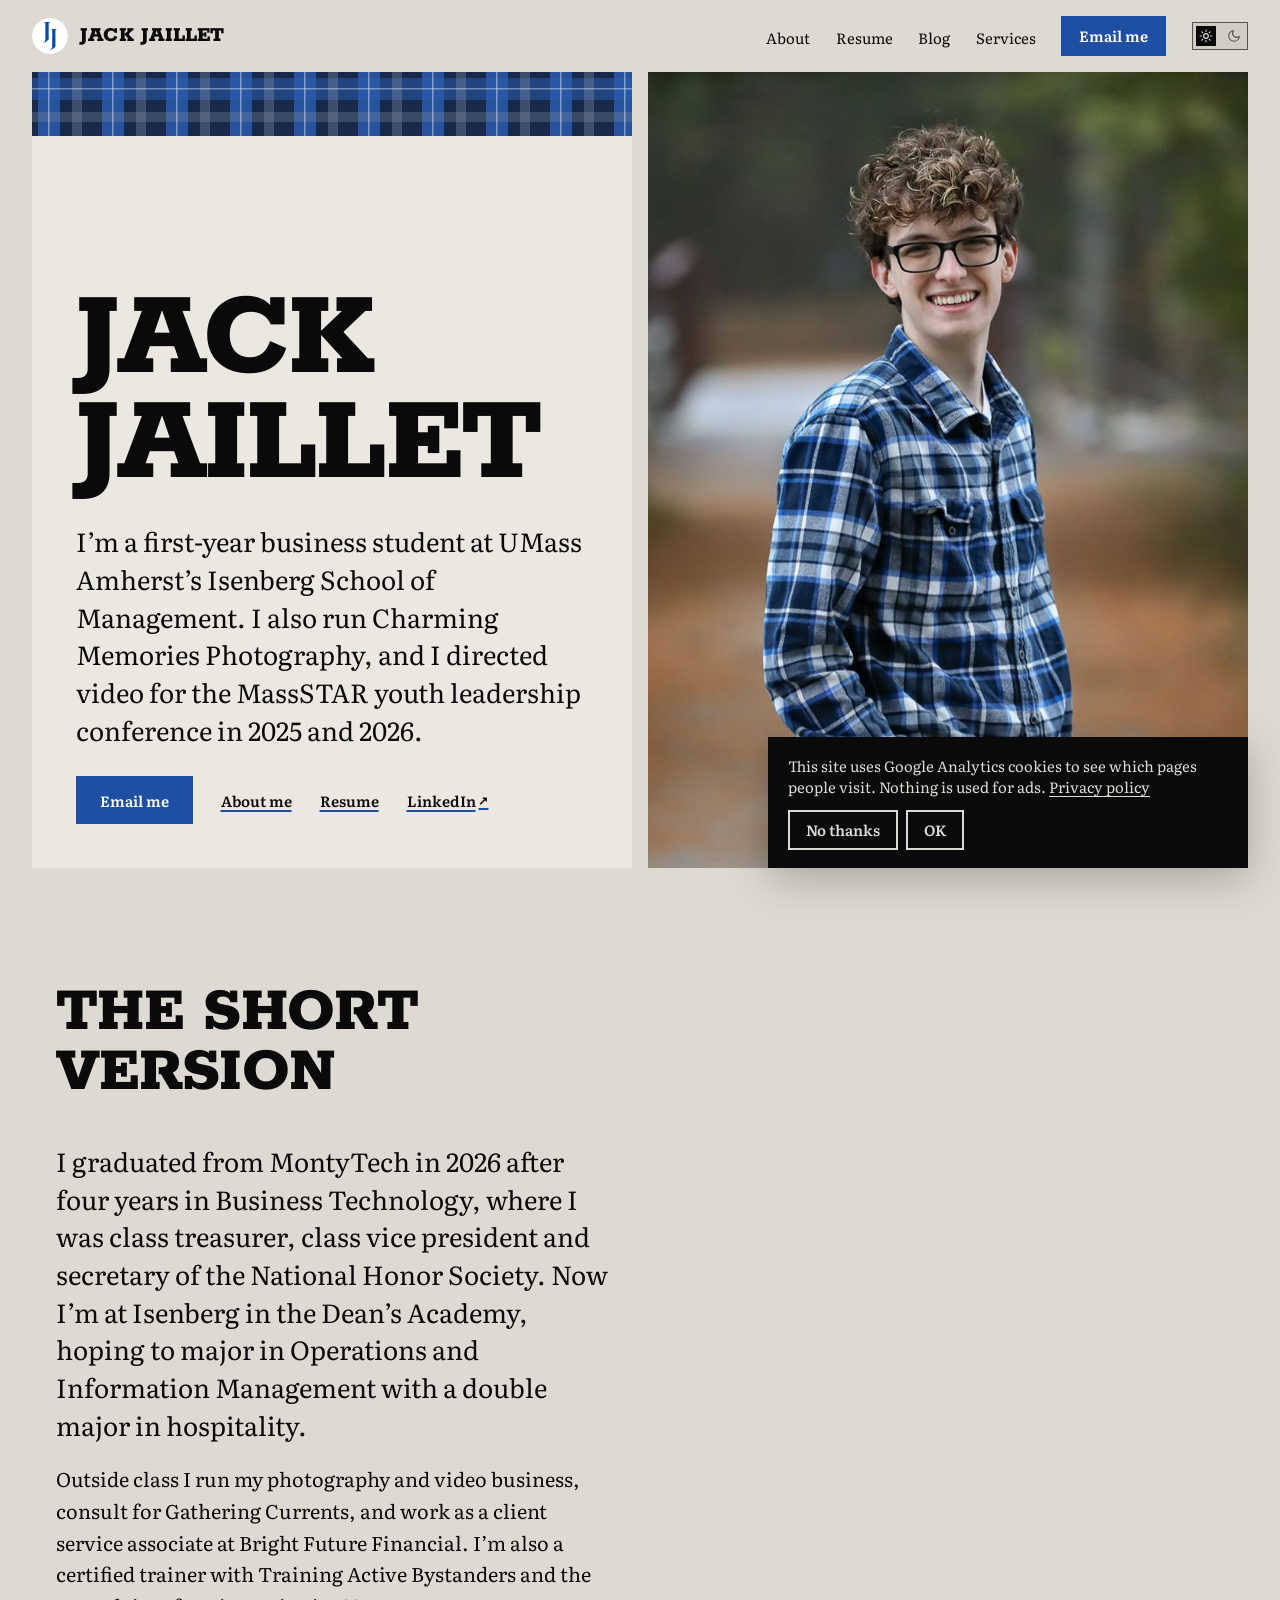
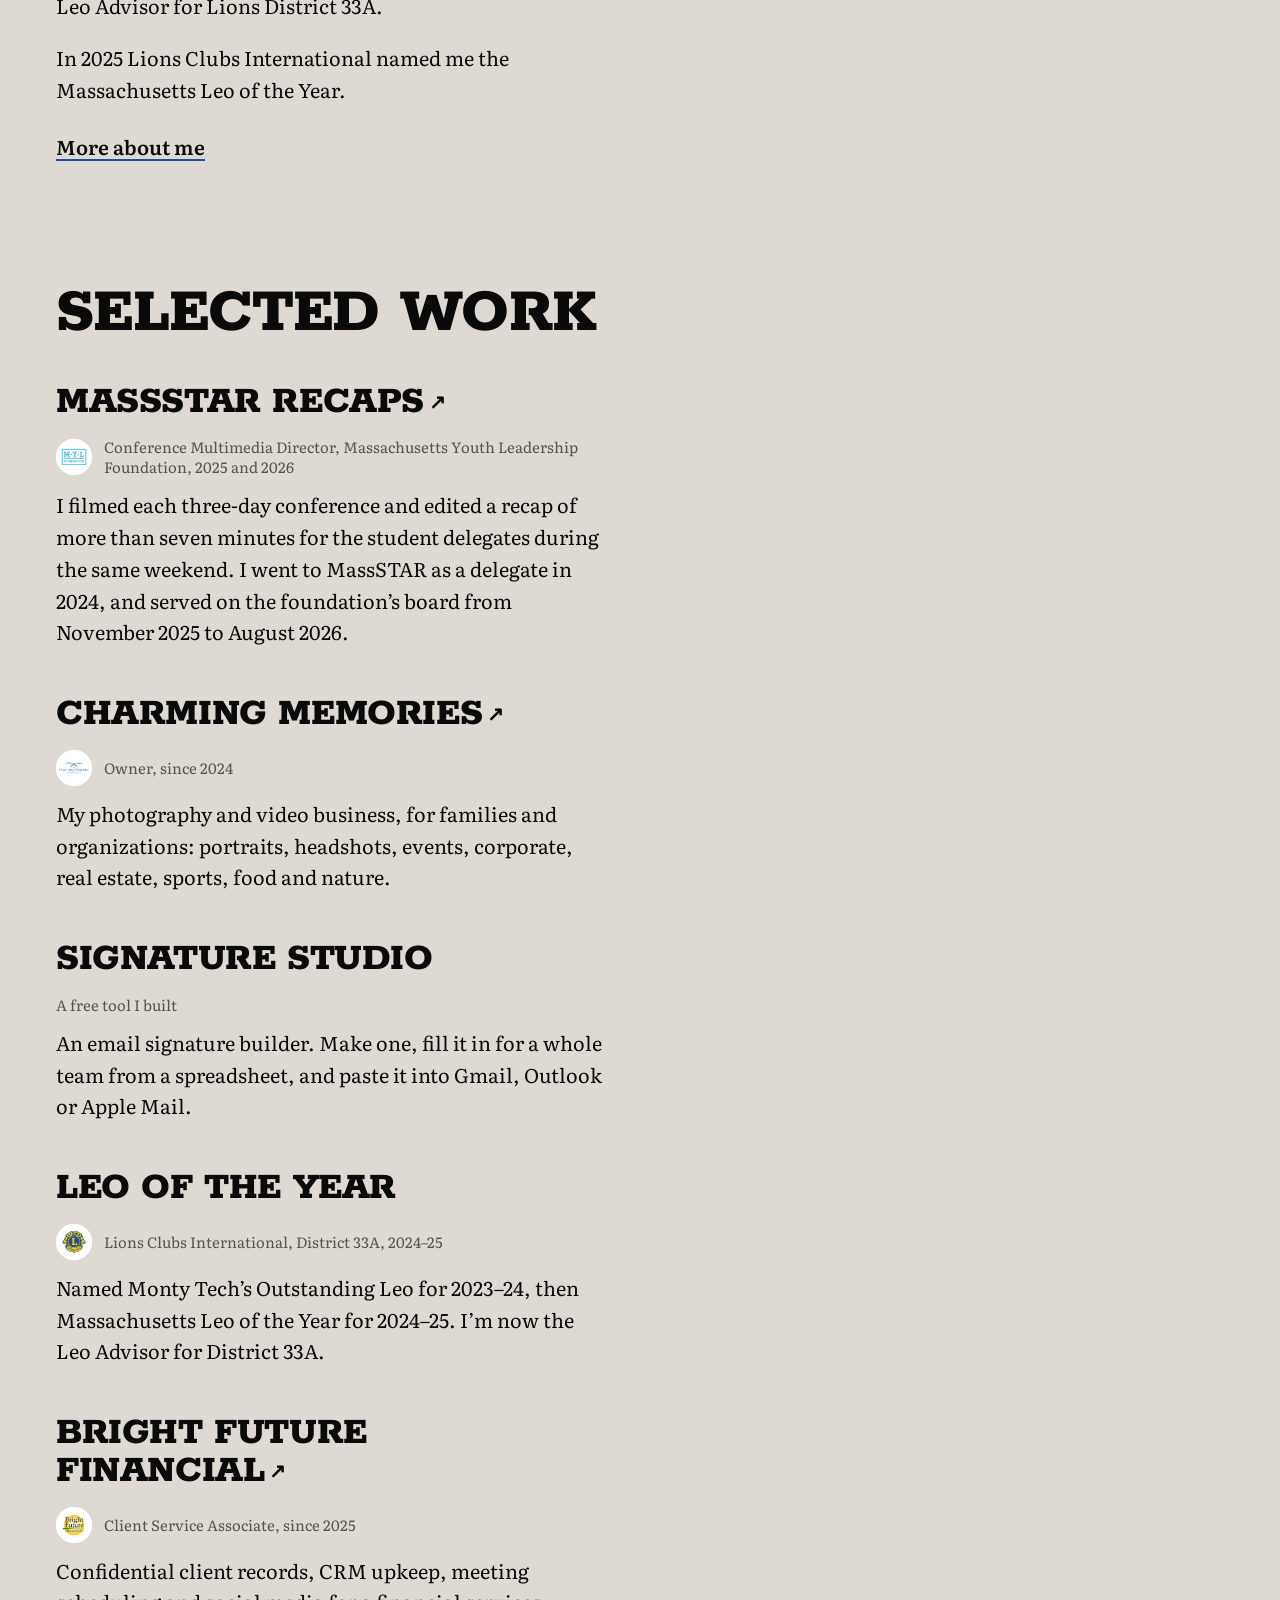
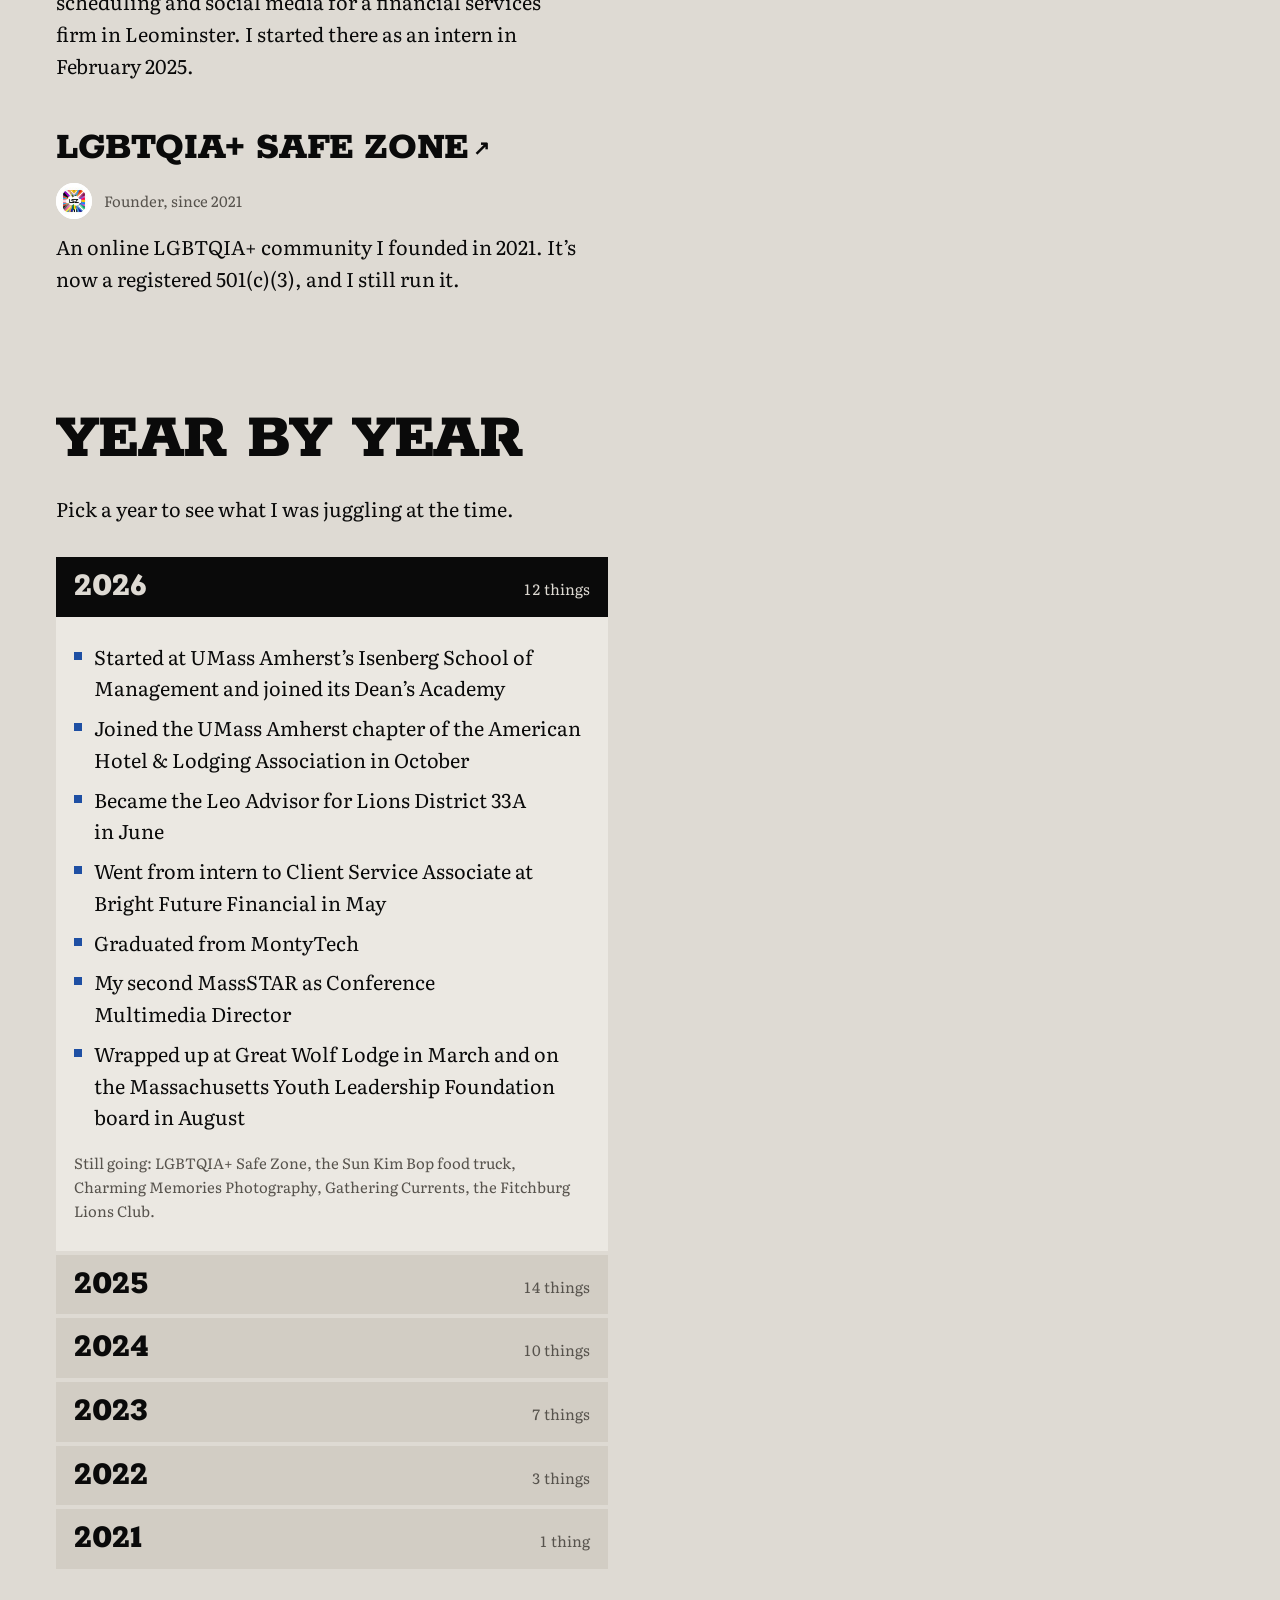
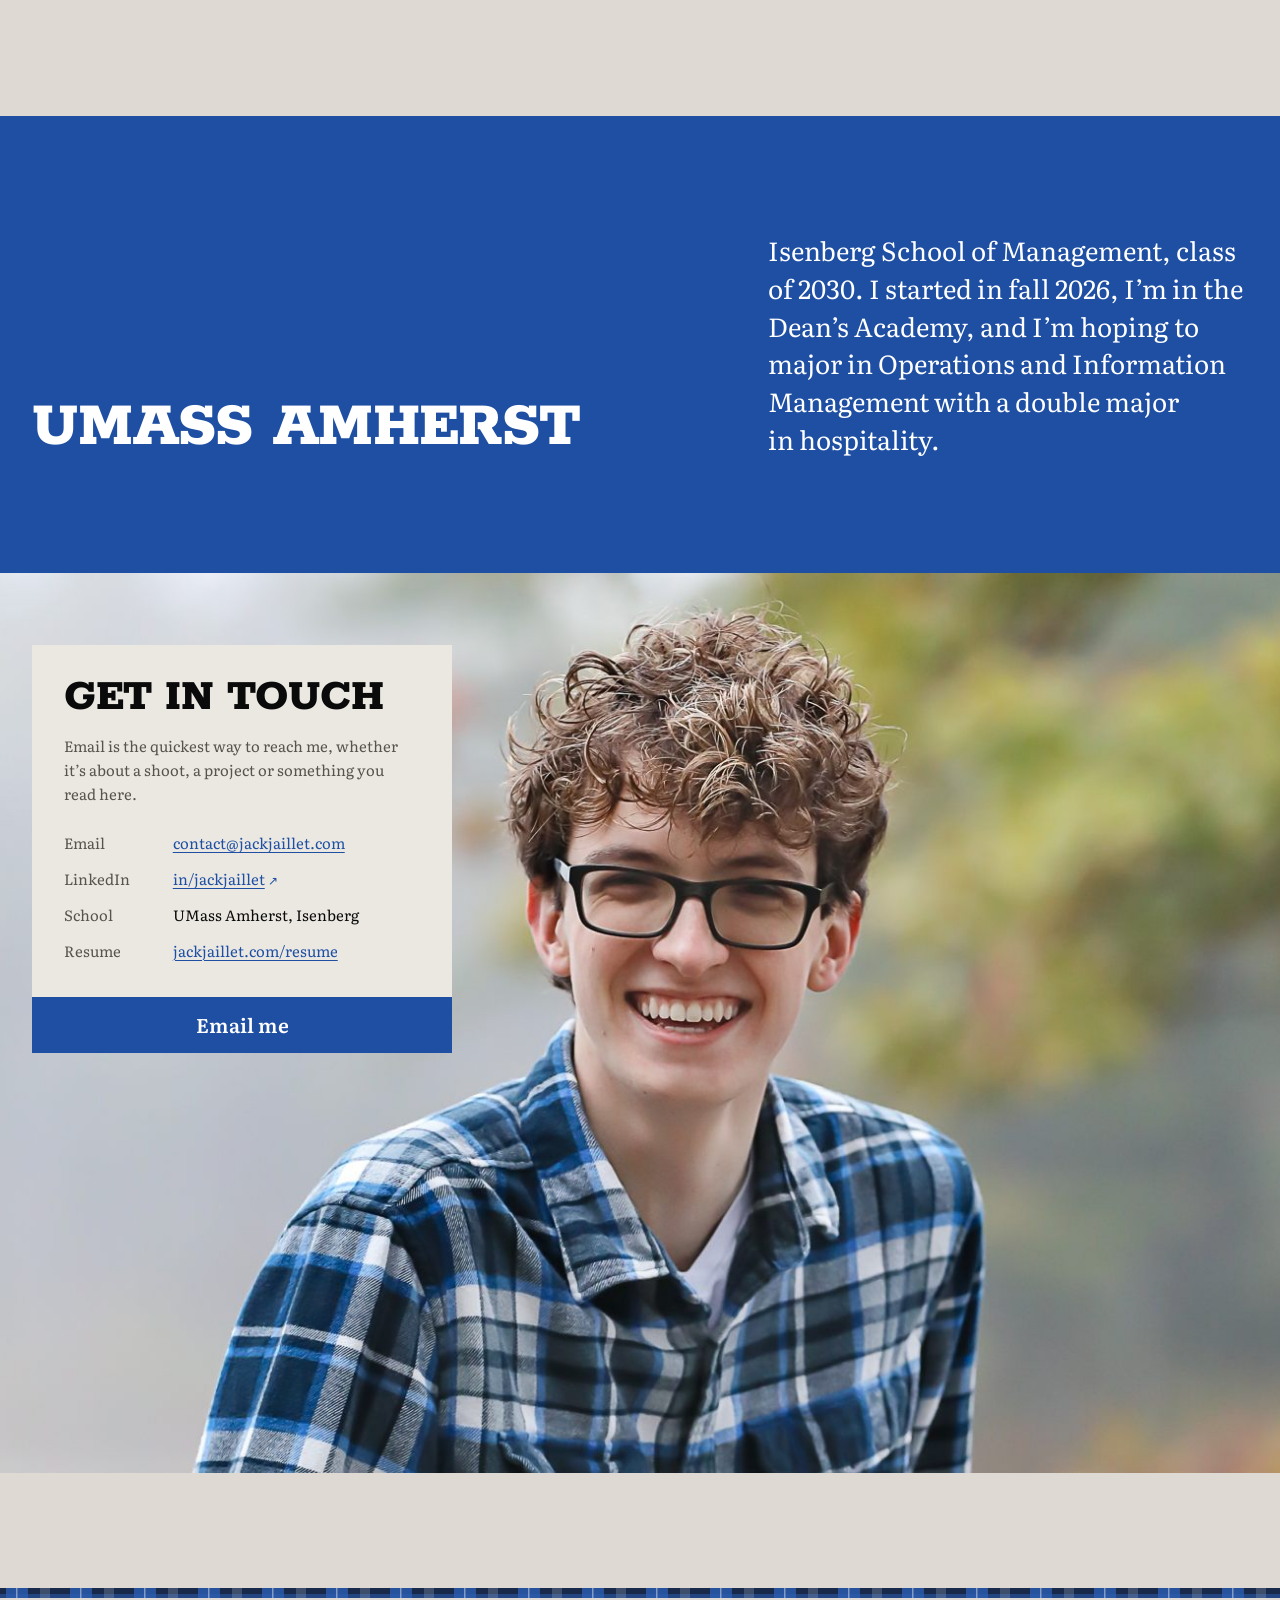
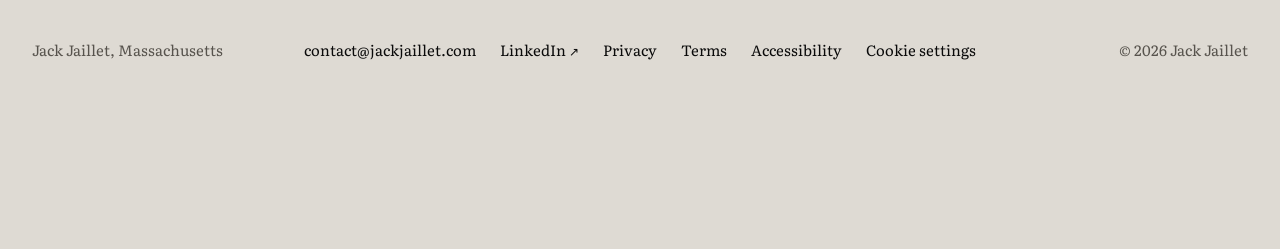
==== commit bc44a8a0: "Merge main: rebuilt resume and Signature Studio share acceptance Brings in the resume rebuilt from t" ====
--- a/index.html
+++ b/index.html
@@ -89,11 +89,6 @@
         "memberOf": [
           {
             "@type": "Organization",
-            "name": "Massachusetts Youth Leadership Foundation",
-            "url": "https://www.massyouthleadership.org/"
-          },
-          {
-            "@type": "Organization",
             "name": "Lions Clubs International",
             "url": "https://www.lionsclubs.org/en"
           }
@@ -135,7 +130,7 @@
       {
         "@type": "Organization",
         "@id": "https://jackjaillet.com/#safe-zone",
-        "name": "LGBTQIA Safe Zone",
+        "name": "LGBTQIA+ Safe Zone",
         "url": "https://www.lgbtqiasafezone.org/",
         "foundingDate": "2021-04",
         "founder": {
@@ -190,7 +185,7 @@
       <header class="hero-card" data-photo="1">
         <div class="plaid-band" aria-hidden="true"></div>
         <h1 class="name"><span>Jack</span> <span>Jaillet</span></h1>
-        <p class="lede">I&rsquo;m a first-year business student at UMass Amherst&rsquo;s Isenberg School of Management. I also run Charming Memories Photography and lead video production for the MassSTAR youth leadership conference.</p>
+        <p class="lede">I&rsquo;m a first-year business student at UMass Amherst&rsquo;s Isenberg School of Management. I also run Charming Memories Photography, and I directed video for the MassSTAR youth leadership conference in 2025 and 2026.</p>
         <div class="hero-actions">
           <a class="btn" href="mailto:contact@jackjaillet.com">Email me</a>
           <a class="go" href="/about">About me</a>
@@ -201,8 +196,8 @@
 
       <section class="read-section intro reveal" aria-labelledby="intro-heading" data-photo="1">
         <h2 id="intro-heading">The short version</h2>
-        <p>I graduated from MontyTech in June 2026 after four years in Business Technology, where I was Class Treasurer, Class Secretary and a member of the National Honor Society. Now I&rsquo;m at Isenberg, major undeclared for now.</p>
-        <p>Outside class I take pictures for people: portraits, events, headshots and corporate work. I train people in bystander intervention with Training Active Bystanders, consult for Gathering Currents, and handle data for Bright Future Financial.</p>
+        <p>I graduated from MontyTech in 2026 after four years in Business Technology, where I was class treasurer, class vice president and secretary of the National Honor Society. Now I&rsquo;m at Isenberg in the Dean&rsquo;s Academy, hoping to major in Operations and Information Management with a double major in hospitality.</p>
+        <p>Outside class I run my photography and video business, consult for Gathering Currents, and work as a client service associate at Bright Future Financial. I&rsquo;m also a certified trainer with Training Active Bystanders and the Leo Advisor for Lions District 33A.</p>
         <p>In 2025 Lions Clubs International named me the Massachusetts Leo of the Year.</p>
         <p><a class="go" href="/about">More about me</a></p>
       </section>
@@ -212,13 +207,13 @@
         <ul class="work-list">
           <li class="work-item reveal">
             <h3 class="work-name"><a href="https://lnkd.in/girWviJ6" target="_blank" rel="noopener">MassSTAR recaps<span class="sr-only"> (watch the 2026 recap, opens in new tab)</span></a></h3>
-            <p class="work-meta"><img src="/assets/logos/mylf.jpg" alt="" width="36" height="36" loading="lazy" decoding="async">Board and Conference Multimedia Director, Massachusetts Youth Leadership Foundation, since 2025</p>
-            <p class="work-desc">I film the whole conference weekend, edit while it&rsquo;s still going, and deliver the finished recap on Sunday afternoon. I went to MassSTAR as a delegate in 2024 and have been on the planning side since.</p>
+            <p class="work-meta"><img src="/assets/logos/mylf.jpg" alt="" width="36" height="36" loading="lazy" decoding="async">Conference Multimedia Director, Massachusetts Youth Leadership Foundation, 2025 and 2026</p>
+            <p class="work-desc">I filmed each three-day conference and edited a recap of more than seven minutes for the student delegates during the same weekend. I went to MassSTAR as a delegate in 2024, and served on the foundation&rsquo;s board from November 2025 to August 2026.</p>
           </li>
           <li class="work-item reveal">
             <h3 class="work-name"><a href="https://www.charmingphotography.com/" target="_blank" rel="noopener">Charming Memories<span class="sr-only"> Photography (opens in new tab)</span></a></h3>
-            <p class="work-meta"><img src="/assets/logos/charming-memories.jpg" alt="" width="36" height="36" loading="lazy" decoding="async">Founder and photographer, since 2024</p>
-            <p class="work-desc">My photography business. Portraits, events, headshots, real estate, sports and corporate shoots.</p>
+            <p class="work-meta"><img src="/assets/logos/charming-memories.jpg" alt="" width="36" height="36" loading="lazy" decoding="async">Owner, since 2024</p>
+            <p class="work-desc">My photography and video business, for families and organizations: portraits, headshots, events, corporate, real estate, sports, food and nature.</p>
           </li>
           <li class="work-item reveal">
             <h3 class="work-name"><a href="/signatures/">Signature Studio</a></h3>
@@ -228,17 +223,17 @@
           <li class="work-item reveal">
             <h3 class="work-name">Leo of the Year</h3>
             <p class="work-meta"><img src="/assets/logos/lions.jpg" alt="" width="36" height="36" loading="lazy" decoding="async">Lions Clubs International, District 33A, 2024&ndash;25</p>
-            <p class="work-desc">Named Leo of the Year for my school first, then for the state of Massachusetts.</p>
+            <p class="work-desc">Named Monty Tech&rsquo;s Outstanding Leo for 2023&ndash;24, then Massachusetts Leo of the Year for 2024&ndash;25. I&rsquo;m now the Leo Advisor for District 33A.</p>
           </li>
           <li class="work-item reveal">
             <h3 class="work-name"><a href="https://www.brightfuturefinancialllc.com/" target="_blank" rel="noopener">Bright Future Financial<span class="sr-only"> (opens in new tab)</span></a></h3>
-            <p class="work-meta"><img src="/assets/logos/bright-future.jpg" alt="" width="36" height="36" loading="lazy" decoding="async">Client Service Associate, internship, since 2025</p>
-            <p class="work-desc">Data management and database administration for a financial services firm in Leominster.</p>
-          </li>
-          <li class="work-item reveal">
-            <h3 class="work-name"><a href="https://www.lgbtqiasafezone.org/" target="_blank" rel="noopener">LGBTQIA Safe Zone<span class="sr-only"> (opens in new tab)</span></a></h3>
+            <p class="work-meta"><img src="/assets/logos/bright-future.jpg" alt="" width="36" height="36" loading="lazy" decoding="async">Client Service Associate, since 2025</p>
+            <p class="work-desc">Confidential client records, CRM upkeep, meeting scheduling and social media for a financial services firm in Leominster. I started there as an intern in February 2025.</p>
+          </li>
+          <li class="work-item reveal">
+            <h3 class="work-name"><a href="https://www.lgbtqiasafezone.org/" target="_blank" rel="noopener">LGBTQIA+ Safe Zone<span class="sr-only"> (opens in new tab)</span></a></h3>
             <p class="work-meta"><img src="/assets/logos/safe-zone.jpg" alt="" width="36" height="36" loading="lazy" decoding="async">Founder, since 2021</p>
-            <p class="work-desc">A community resource project I started in 2021. I still run it.</p>
+            <p class="work-desc">An online LGBTQIA+ community I founded in 2021. It&rsquo;s now a registered 501(c)(3), and I still run it.</p>
           </li>
         </ul>
       </section>
@@ -248,68 +243,78 @@
         <p class="years-intro">Pick a year to see what I was juggling at the time.</p>
         <ul class="year-list">
           <li class="year">
-            <h3 class="year-head"><button class="year-btn" type="button" aria-expanded="true" aria-controls="year-2026"><span class="year-num">2026</span> <span class="year-count">10 things</span></button></h3>
+            <h3 class="year-head"><button class="year-btn" type="button" aria-expanded="true" aria-controls="year-2026"><span class="year-num">2026</span> <span class="year-count">12 things</span></button></h3>
             <div class="year-detail" id="year-2026">
               <ul>
-                <li>Graduated from MontyTech in June</li>
+                <li>Started at UMass Amherst&rsquo;s Isenberg School of Management and joined its Dean&rsquo;s Academy</li>
+                <li>Joined the UMass Amherst chapter of the American Hotel &amp; Lodging Association in October</li>
+                <li>Became the Leo Advisor for Lions District 33A in June</li>
+                <li>Went from intern to Client Service Associate at Bright Future Financial in May</li>
+                <li>Graduated from MontyTech</li>
                 <li>My second MassSTAR as Conference Multimedia Director</li>
-                <li>Started at UMass Amherst&rsquo;s Isenberg School of Management in the fall</li>
-                <li>Wrapped up at Great Wolf Lodge in March</li>
-              </ul>
-              <p class="still">Still going: LGBTQIA Safe Zone, Training Active Bystanders, Charming Memories Photography, Bright Future Financial, Gathering Currents, the Massachusetts Youth Leadership Foundation board.</p>
-            </div>
-          </li>
-          <li class="year">
-            <h3 class="year-head"><button class="year-btn" type="button" aria-expanded="true" aria-controls="year-2025"><span class="year-num">2025</span> <span class="year-count">12 things</span></button></h3>
+                <li>Wrapped up at Great Wolf Lodge in March and on the Massachusetts Youth Leadership Foundation board in August</li>
+              </ul>
+              <p class="still">Still going: LGBTQIA+ Safe Zone, the Sun Kim Bop food truck, Charming Memories Photography, Gathering Currents, the Fitchburg Lions Club.</p>
+            </div>
+          </li>
+          <li class="year">
+            <h3 class="year-head"><button class="year-btn" type="button" aria-expanded="true" aria-controls="year-2025"><span class="year-num">2025</span> <span class="year-count">14 things</span></button></h3>
             <div class="year-detail" id="year-2025">
               <ul>
                 <li>Started my internship at Bright Future Financial in February</li>
                 <li>Named the 2024&ndash;25 Massachusetts Leo of the Year in April</li>
-                <li>First MassSTAR as Conference Multimedia Director</li>
-                <li>Became a consultant with Training Active Bystanders</li>
-                <li>Started consulting for Gathering Currents in September</li>
+                <li>My first MassSTAR as Conference Multimedia Director</li>
+                <li>Became District 33A&rsquo;s Student Leo Representative in July</li>
+                <li>Youth consultant at Gathering Currents in July, then consultant from September</li>
+                <li>Joined the Fitchburg Lions Club in August</li>
+                <li>Moved to retail attendant at Great Wolf Lodge in September</li>
+                <li>Became National Honor Society secretary and Leo Club membership chair</li>
                 <li>Joined the Massachusetts Youth Leadership Foundation board as Multimedia Director in November</li>
                 <li>Wrapped up at LUK in January and the Gardner Emergency Housing Mission in November</li>
               </ul>
-              <p class="still">Still going: LGBTQIA Safe Zone, MontyTech, Charming Memories Photography, Great Wolf Lodge.</p>
-            </div>
-          </li>
-          <li class="year">
-            <h3 class="year-head"><button class="year-btn" type="button" aria-expanded="true" aria-controls="year-2024"><span class="year-num">2024</span> <span class="year-count">8 things</span></button></h3>
+              <p class="still">Still going: LGBTQIA+ Safe Zone, MontyTech, the Sun Kim Bop food truck, Charming Memories Photography.</p>
+            </div>
+          </li>
+          <li class="year">
+            <h3 class="year-head"><button class="year-btn" type="button" aria-expanded="true" aria-controls="year-2024"><span class="year-num">2024</span> <span class="year-count">10 things</span></button></h3>
             <div class="year-detail" id="year-2024">
               <ul>
+                <li>Went to MassSTAR as a delegate</li>
                 <li>Started at Great Wolf Lodge in May as a restaurant host, then entertainment ambassador and banquet server</li>
-                <li>Went to MassSTAR as a delegate</li>
+                <li>Named Monty Tech&rsquo;s Outstanding Leo for 2023&ndash;24</li>
+                <li>Became Leo Club president, class treasurer and a National Honor Society member</li>
                 <li>Founded Charming Memories Photography in November</li>
               </ul>
-              <p class="still">Still going: LGBTQIA Safe Zone, MontyTech, Training Active Bystanders, LUK, the Gardner Emergency Housing Mission.</p>
-            </div>
-          </li>
-          <li class="year">
-            <h3 class="year-head"><button class="year-btn" type="button" aria-expanded="true" aria-controls="year-2023"><span class="year-num">2023</span> <span class="year-count">5 things</span></button></h3>
+              <p class="still">Still going: LGBTQIA+ Safe Zone, MontyTech, the Sun Kim Bop food truck, the Gardner Emergency Housing Mission, LUK.</p>
+            </div>
+          </li>
+          <li class="year">
+            <h3 class="year-head"><button class="year-btn" type="button" aria-expanded="true" aria-controls="year-2023"><span class="year-num">2023</span> <span class="year-count">7 things</span></button></h3>
             <div class="year-detail" id="year-2023">
               <ul>
-                <li>Became a youth leader at LUK, Inc. in June</li>
+                <li>Started as Multimedia Director for the Gardner Emergency Housing Mission in April</li>
+                <li>Became a youth leader at LUK in June</li>
                 <li>Certified as a trainer with Training Active Bystanders in July</li>
-                <li>Started volunteering as Multimedia Director for the Gardner Emergency Housing Mission in July</li>
-              </ul>
-              <p class="still">Still going: LGBTQIA Safe Zone, MontyTech.</p>
-            </div>
-          </li>
-          <li class="year">
-            <h3 class="year-head"><button class="year-btn" type="button" aria-expanded="true" aria-controls="year-2022"><span class="year-num">2022</span> <span class="year-count">2 things</span></button></h3>
+                <li>Became Leo Club historian and class vice president</li>
+              </ul>
+              <p class="still">Still going: LGBTQIA+ Safe Zone, MontyTech, the Sun Kim Bop food truck.</p>
+            </div>
+          </li>
+          <li class="year">
+            <h3 class="year-head"><button class="year-btn" type="button" aria-expanded="true" aria-controls="year-2022"><span class="year-num">2022</span> <span class="year-count">3 things</span></button></h3>
             <div class="year-detail" id="year-2022">
               <ul>
-                <li>Started Business Technology at MontyTech</li>
-              </ul>
-              <p class="still">Still going: LGBTQIA Safe Zone.</p>
+                <li>Started at the Sun Kim Bop food truck in June</li>
+                <li>Started Business Technology at MontyTech and joined the Leo Club and student council</li>
+              </ul>
+              <p class="still">Still going: LGBTQIA+ Safe Zone.</p>
             </div>
           </li>
           <li class="year">
             <h3 class="year-head"><button class="year-btn" type="button" aria-expanded="true" aria-controls="year-2021"><span class="year-num">2021</span> <span class="year-count">1 thing</span></button></h3>
             <div class="year-detail" id="year-2021">
               <ul>
-                <li>Founded the LGBTQIA Safe Zone in April</li>
+                <li>Founded the LGBTQIA+ Safe Zone in April</li>
               </ul>
             </div>
           </li>
@@ -323,7 +328,7 @@
     <div class="wrap">
       <h2 id="umass-heading" class="reveal"><span>UMass Amherst</span></h2>
       <div class="reveal">
-        <p>Isenberg School of Management, class of 2030. I started in fall 2026 and haven&rsquo;t declared a major yet.</p>
+        <p>Isenberg School of Management, class of 2030. I started in fall 2026, I&rsquo;m in the Dean&rsquo;s Academy, and I&rsquo;m hoping to major in Operations and Information Management with a double major in hospitality.</p>
       </div>
     </div>
   </section>
--- a/css/style.css
+++ b/css/style.css
@@ -1219,3 +1219,27 @@
    the entrance motion shows itself after 3s. */
 .js:not(.js-ready) .reveal > * { animation: reveal-failsafe 0s 3s forwards; }
 @keyframes reveal-failsafe { to { opacity: 1; transform: none; } }
+
+/* Resume, built from the master resume: each organisation is a heading, each
+   role under it has its own title, dates and bullet points. */
+.job > h3 .job-org,
+.job > h3 .job-org a { display: inline; margin: 0; font: inherit; color: var(--ink); }
+.job > h3 .job-org a { text-decoration-color: var(--link); }
+.job .job-loc { display: block; margin-top: 2px; font-weight: 400; font-size: var(--step-small); color: var(--muted); }
+.job .role { margin-top: 18px; }
+.job .role h4 { font-family: var(--text); font-weight: 600; font-size: var(--step-body); line-height: 1.35; }
+.job ul.points { margin: 8px 0 0 1.1em; max-width: 42em; }
+.job ul.points li + li { margin-top: 4px; }
+.job ul.points li::marker { color: var(--link); }
+.job + .job { margin-top: 8px; }
+.edu p + p { margin-top: 4px; }
+.aside-block .plain-list { margin-top: 12px; }
+h3.skill-group { font-family: var(--text); font-weight: 600; font-size: var(--step-small); color: var(--muted); margin: 6px 0 10px; }
+.skill-chips { display: flex; flex-wrap: wrap; gap: 6px; }
+.skill-chips span { background: var(--card); padding: 4px 10px; font-size: var(--step-small); line-height: 1.35; }
+.skill-chips + .skill-group { margin-top: 20px; }
+@media print {
+  .skill-chips span { background: none; padding: 0; }
+  .skill-chips span:not(:last-child)::after { content: ","; }
+  .job .role { margin-top: 6px; break-inside: avoid; }
+}
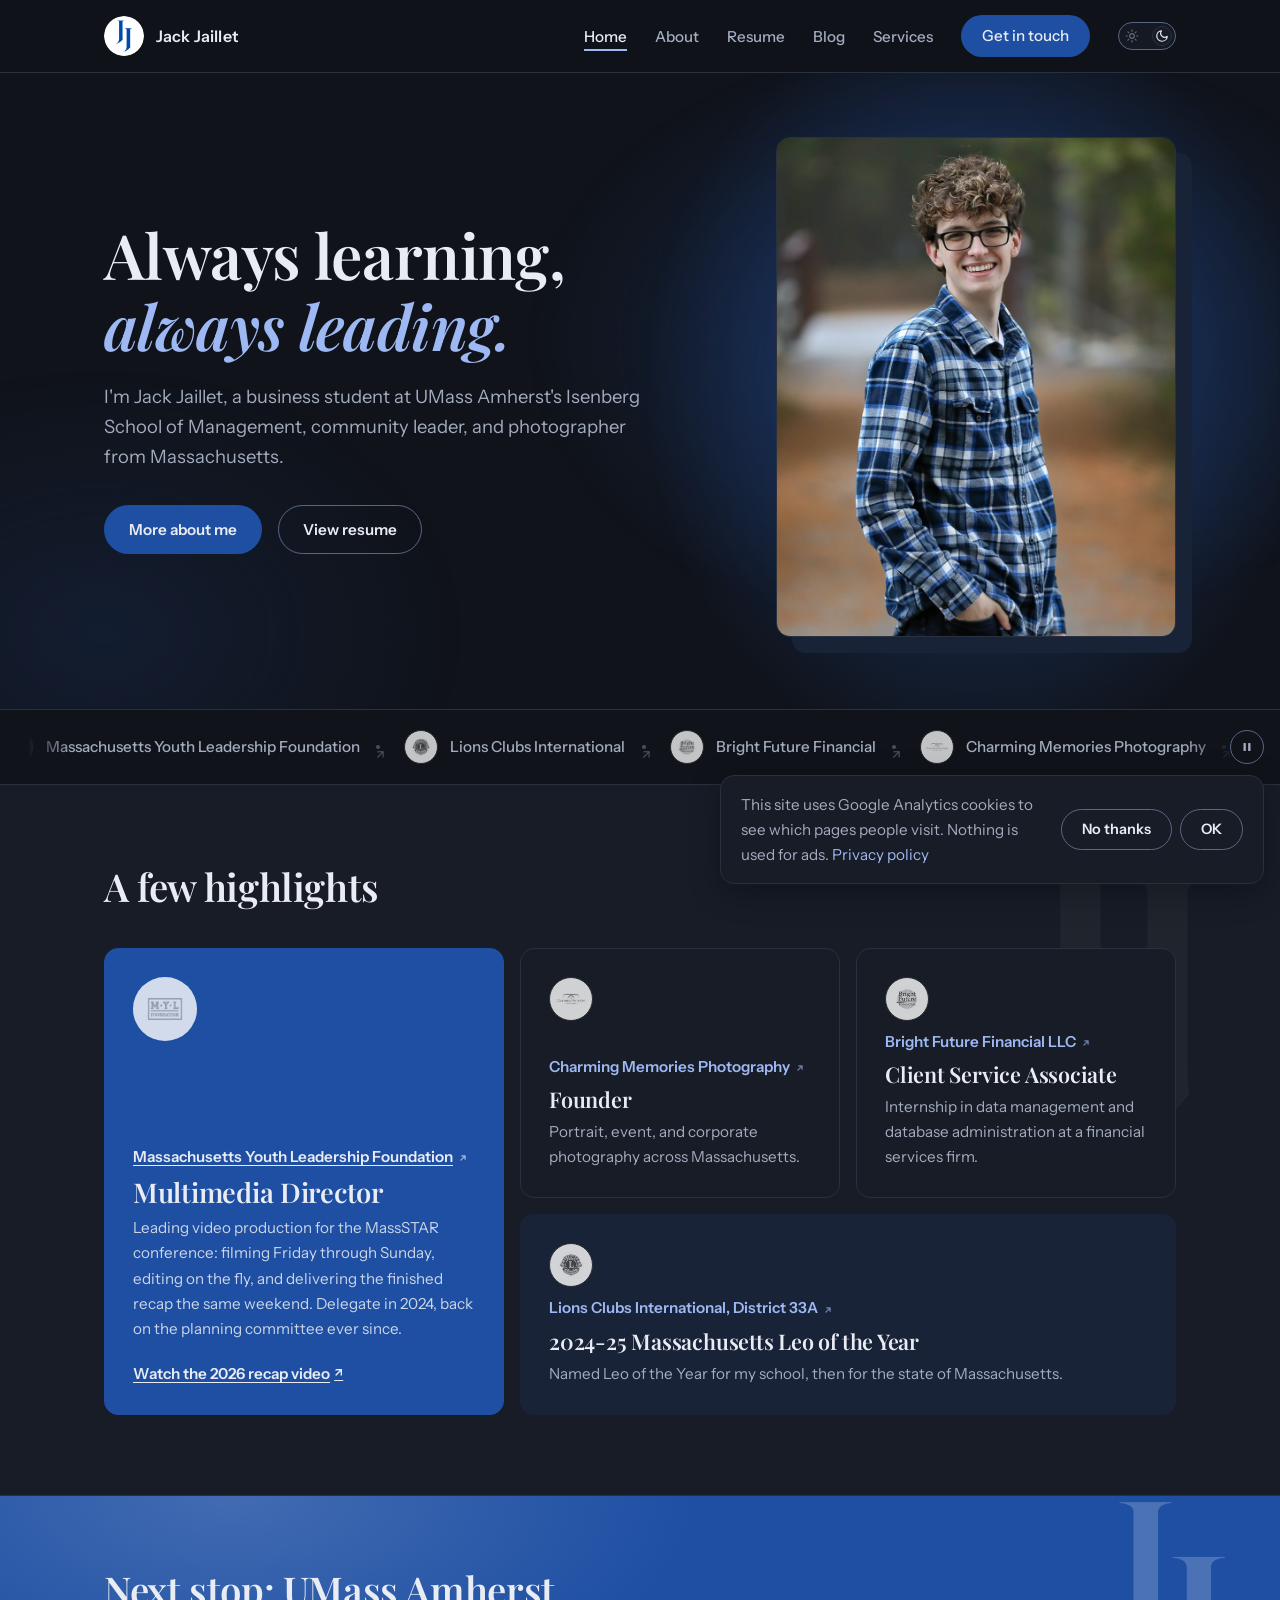
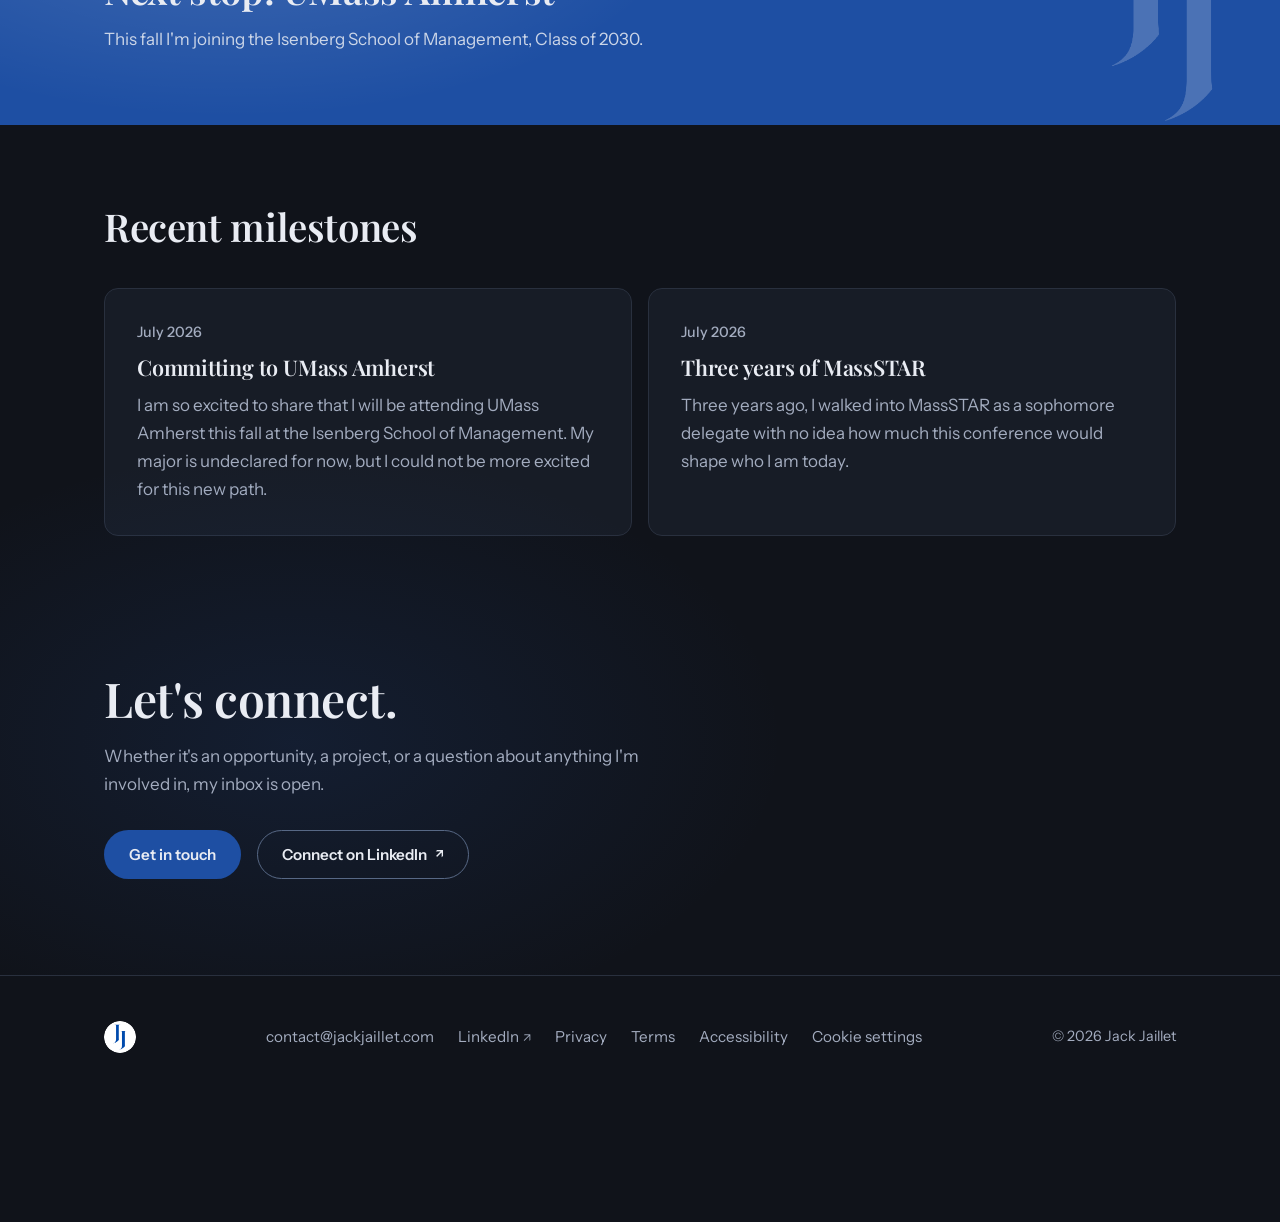
==== commit 3f9e93ba: "Restore the previous design, keeping the Now page removed Jack preferred the earlier look, so every " ====
--- a/index.html
+++ b/index.html
@@ -3,144 +3,75 @@
 <head>
   <meta charset="UTF-8">
   <meta name="viewport" content="width=device-width, initial-scale=1.0">
-  <meta name="theme-color" content="#dedad3" media="(prefers-color-scheme: light)">
-  <meta name="theme-color" content="#151515" media="(prefers-color-scheme: dark)">
-  <title>Jack Jaillet | UMass Amherst Business Student &amp; Photographer</title>
-  <meta name="description" content="Jack Jaillet is a business student at UMass Amherst's Isenberg School of Management, a photographer, and the 2024-25 Massachusetts Leo of the Year.">
+  <!-- Mobile browser chrome follows the theme. Dark is the site default, so
+       that is the static value; the bootstrap below corrects it before first
+       paint for visitors who chose light. -->
+  <meta name="theme-color" content="#10131a">
+  <title>Jack Jaillet | Business Student &amp; Community Leader</title>
+  <meta name="description" content="Jack Jaillet is a business student at UMass Amherst's Isenberg School of Management, a community leader, and a photographer based in Massachusetts.">
   <link rel="canonical" href="https://jackjaillet.com/">
   <meta property="og:type" content="website">
   <meta property="og:site_name" content="Jack Jaillet">
-  <meta property="og:title" content="Jack Jaillet | UMass Amherst Business Student & Photographer">
-  <meta property="og:description" content="Jack Jaillet is a business student at UMass Amherst's Isenberg School of Management, a photographer, and the 2024-25 Massachusetts Leo of the Year.">
+  <meta property="og:title" content="Jack Jaillet | Business Student & Community Leader">
+  <meta property="og:description" content="Jack Jaillet is a business student at UMass Amherst's Isenberg School of Management, a community leader, and a photographer based in Massachusetts.">
   <meta property="og:url" content="https://jackjaillet.com/">
-  <meta property="og:image" content="https://jackjaillet.com/assets/og-jack-jaillet.jpg">
+  <meta property="og:image" content="https://jackjaillet.com/assets/og-image.jpg">
   <meta property="og:image:width" content="1200">
   <meta property="og:image:height" content="630">
-  <meta property="og:image:alt" content="Jack Jaillet, business student at UMass Amherst, in a blue flannel shirt">
+  <meta property="og:image:alt" content="Jack Jaillet">
   <meta name="twitter:card" content="summary_large_image">
-  <meta name="twitter:title" content="Jack Jaillet | UMass Amherst Business Student & Photographer">
-  <meta name="twitter:description" content="Jack Jaillet is a business student at UMass Amherst's Isenberg School of Management, a photographer, and the 2024-25 Massachusetts Leo of the Year.">
-  <meta name="twitter:image" content="https://jackjaillet.com/assets/og-jack-jaillet.jpg">
-  <meta name="twitter:image:alt" content="Jack Jaillet, business student at UMass Amherst, in a blue flannel shirt">
+  <meta name="twitter:title" content="Jack Jaillet | Business Student & Community Leader">
+  <meta name="twitter:description" content="Jack Jaillet is a business student at UMass Amherst's Isenberg School of Management, a community leader, and a photographer based in Massachusetts.">
+  <meta name="twitter:image" content="https://jackjaillet.com/assets/og-image.jpg">
   <link rel="icon" type="image/png" href="/assets/favicon.png">
   <link rel="apple-touch-icon" href="/assets/favicon.png">
   <link rel="preconnect" href="https://fonts.googleapis.com">
   <link rel="preconnect" href="https://fonts.gstatic.com" crossorigin>
-  <link href="https://fonts.googleapis.com/css2?family=Literata:ital,opsz,wght@0,7..72,400;0,7..72,600;1,7..72,400&amp;family=Rokkitt:wght@800&amp;display=swap" rel="stylesheet">
+  <link href="https://fonts.googleapis.com/css2?family=Instrument+Sans:wght@400;500;600&family=Playfair+Display:ital,wght@0,600;0,700;1,600&display=swap" rel="stylesheet">
   <link rel="stylesheet" href="/css/style.css">
   <script type="application/ld+json">
   {
     "@context": "https://schema.org",
-    "@graph": [
-      {
-        "@type": "WebSite",
-        "@id": "https://jackjaillet.com/#website",
-        "url": "https://jackjaillet.com/",
-        "name": "Jack Jaillet",
-        "inLanguage": "en-US",
-        "publisher": {
-          "@id": "https://jackjaillet.com/#jack"
-        }
+    "@type": "ProfilePage",
+    "url": "https://jackjaillet.com/",
+    "mainEntity": {
+      "@type": "Person",
+      "@id": "https://jackjaillet.com/#jack",
+      "name": "Jack Jaillet",
+      "url": "https://jackjaillet.com",
+      "image": "https://jackjaillet.com/assets/headshot-serious.jpg",
+      "email": "contact@jackjaillet.com",
+      "jobTitle": "Business Student",
+      "description": "Business-oriented student, community leader, and photographer based in Massachusetts.",
+      "alumniOf": [
+        { "@type": "CollegeOrUniversity", "name": "University of Massachusetts Amherst", "url": "https://www.umass.edu/" },
+        { "@type": "EducationalOrganization", "name": "Montachusett Regional Vocational Technical School" }
+      ],
+      "award": "2024-25 Massachusetts Leo of the Year",
+      "worksFor": {
+        "@type": "Organization",
+        "name": "Charming Memories Photography",
+        "url": "https://www.charmingphotography.com/"
       },
-      {
-        "@type": "ProfilePage",
-        "@id": "https://jackjaillet.com/#profile",
-        "url": "https://jackjaillet.com/",
-        "name": "Jack Jaillet",
-        "isPartOf": {
-          "@id": "https://jackjaillet.com/#website"
-        },
-        "dateModified": "2026-11-10",
-        "mainEntity": {
-          "@id": "https://jackjaillet.com/#jack"
-        }
-      },
-      {
-        "@type": "Person",
-        "@id": "https://jackjaillet.com/#jack",
-        "name": "Jack Jaillet",
-        "givenName": "Jack",
-        "familyName": "Jaillet",
-        "url": "https://jackjaillet.com/",
-        "image": {
-          "@type": "ImageObject",
-          "url": "https://jackjaillet.com/assets/photo/jack-trail-1400.jpg",
-          "width": 1400,
-          "height": 1960
-        },
-        "email": "mailto:contact@jackjaillet.com",
-        "jobTitle": "Business Student",
-        "description": "Business student at UMass Amherst's Isenberg School of Management, founder of Charming Memories Photography, and 2024-25 Massachusetts Leo of the Year.",
-        "affiliation": {
-          "@type": "CollegeOrUniversity",
-          "name": "University of Massachusetts Amherst",
-          "url": "https://www.umass.edu/",
-          "department": {
-            "@type": "EducationalOrganization",
-            "name": "Isenberg School of Management",
-            "url": "https://www.isenberg.umass.edu/"
-          }
-        },
-        "alumniOf": {
-          "@type": "HighSchool",
-          "name": "Montachusett Regional Vocational Technical School"
-        },
-        "award": "2024-25 Massachusetts Leo of the Year, Lions Clubs International District 33A",
-        "memberOf": [
-          {
-            "@type": "Organization",
-            "name": "Lions Clubs International",
-            "url": "https://www.lionsclubs.org/en"
-          }
-        ],
-        "knowsAbout": [
-          "Photography",
-          "Video production",
-          "Event media",
-          "Leadership",
-          "Community service",
-          "Bystander intervention training",
-          "Data management",
-          "Customer service"
-        ],
-        "address": {
-          "@type": "PostalAddress",
-          "addressRegion": "MA",
-          "addressCountry": "US"
-        },
-        "sameAs": [
-          "https://www.linkedin.com/in/jackjaillet/"
-        ],
-        "worksFor": [
-          {
-            "@id": "https://jackjaillet.com/#charming-memories"
-          }
-        ]
-      },
-      {
-        "@type": "Organization",
-        "@id": "https://jackjaillet.com/#charming-memories",
-        "name": "Charming Memories Photography",
-        "url": "https://www.charmingphotography.com/",
-        "foundingDate": "2024-11",
-        "founder": {
-          "@id": "https://jackjaillet.com/#jack"
-        }
-      },
-      {
-        "@type": "Organization",
-        "@id": "https://jackjaillet.com/#safe-zone",
-        "name": "LGBTQIA+ Safe Zone",
-        "url": "https://www.lgbtqiasafezone.org/",
-        "foundingDate": "2021-04",
-        "founder": {
-          "@id": "https://jackjaillet.com/#jack"
-        }
-      }
-    ]
+      "founder": [
+        { "@type": "Organization", "name": "Charming Memories Photography", "url": "https://www.charmingphotography.com/" },
+        { "@type": "Organization", "name": "LGBTQIA Safe Zone", "url": "https://www.lgbtqiasafezone.org/" }
+      ],
+      "memberOf": [
+        { "@type": "Organization", "name": "Massachusetts Youth Leadership Foundation", "url": "https://www.massyouthleadership.org/" },
+        { "@type": "Organization", "name": "Lions Clubs International", "url": "https://www.lionsclubs.org/en" }
+      ],
+      "knowsAbout": [ "Leadership", "Community Service", "Photography", "Video Production", "Public Speaking" ],
+      "homeLocation": { "@type": "Place", "name": "Massachusetts, United States" },
+      "sameAs": [
+        "https://www.linkedin.com/in/jackjaillet/",
+        "https://www.charmingphotography.com/"
+      ]
+    }
   }
   </script>
-  <script>document.documentElement.classList.add("js");try{var t=localStorage.getItem("theme");if(t==="light"||t==="dark"){document.documentElement.dataset.theme=t;document.querySelectorAll('meta[name="theme-color"]').forEach(function(m){m.content=t==="light"?"#dedad3":"#151515"})}}catch(e){}</script>
+  <script>try{var t=localStorage.getItem("theme");if(t){document.documentElement.dataset.theme=t;var m=document.querySelector('meta[name="theme-color"]');if(m)m.setAttribute("content",t==="light"?"#f7f8fa":"#10131a")}}catch(e){}</script>
+  <noscript><style>.reveal{opacity:1 !important;transform:none !important}</style></noscript>
 </head>
 <body>
 
@@ -148,20 +79,21 @@
 
   <nav class="site-nav" aria-label="Primary">
     <div class="wrap">
-      <a class="brand" href="/" aria-current="page">
-        <img class="brand-img" src="/assets/favicon.png" alt="" width="36" height="36">
+      <a class="brand" href="/">
+        <img class="brand-img" src="/assets/favicon.png" alt="" width="40" height="40">
         <span class="brand-name">Jack Jaillet</span>
       </a>
-      <button class="nav-toggle" type="button" aria-expanded="false" aria-controls="nav-menu">Menu</button>
+      <button class="nav-toggle" aria-expanded="false" aria-controls="nav-menu" aria-label="Open navigation menu">Menu</button>
       <ul class="nav-links" id="nav-menu">
+        <li><a href="/" aria-current="page">Home</a></li>
         <li><a href="/about">About</a></li>
         <li><a href="/resume">Resume</a></li>
         <li><a href="/blog/">Blog</a></li>
         <li><a href="/services">Services</a></li>
-        <li><a class="btn btn-small" href="mailto:contact@jackjaillet.com">Email me</a></li>
+        <li><a class="btn btn-primary btn-small" href="mailto:contact@jackjaillet.com">Get in touch</a></li>
         <li class="theme-item">
           <span class="theme-text" id="theme-text">Dark mode</span>
-          <button class="theme-toggle" type="button" role="switch" aria-checked="false" aria-labelledby="theme-text">
+          <button class="theme-toggle" type="button" role="switch" aria-checked="true" aria-labelledby="theme-text">
             <svg class="icon-sun" aria-hidden="true" focusable="false" width="14" height="14" viewBox="0 0 24 24" fill="none" stroke="currentColor" stroke-width="2" stroke-linecap="round"><circle cx="12" cy="12" r="4"/><path d="M12 2v2M12 20v2M4.93 4.93l1.41 1.41M17.66 17.66l1.41 1.41M2 12h2M20 12h2M4.93 19.07l1.41-1.41M17.66 6.34l1.41-1.41"/></svg>
             <svg class="icon-moon" aria-hidden="true" focusable="false" width="14" height="14" viewBox="0 0 24 24" fill="none" stroke="currentColor" stroke-width="2" stroke-linecap="round" stroke-linejoin="round"><path d="M21 12.79A9 9 0 1 1 11.21 3 7 7 0 0 0 21 12.79z"/></svg>
             <span class="theme-knob" aria-hidden="true"></span>
@@ -173,179 +105,142 @@
 
   <main id="main">
 
-  <div class="stage">
-
-    <figure class="stage-photo" data-show="1">
-      <img src="/assets/photo/jack-trail-1400.jpg" srcset="/assets/photo/jack-trail-800.jpg 800w, /assets/photo/jack-trail-1400.jpg 1400w" sizes="(max-width: 820px) 100vw, 50vw" alt="Jack Jaillet in a blue flannel shirt, smiling, on a wooded trail in autumn" width="1400" height="1960" fetchpriority="high">
-      <img data-src="/assets/photo/jack-fence-1400.jpg" data-srcset="/assets/photo/jack-fence-800.jpg 800w, /assets/photo/jack-fence-1400.jpg 1400w" sizes="50vw" alt="" width="1400" height="1960" loading="lazy" decoding="async">
-    </figure>
-
-    <div class="stage-read">
-
-      <header class="hero-card" data-photo="1">
-        <div class="plaid-band" aria-hidden="true"></div>
-        <h1 class="name"><span>Jack</span> <span>Jaillet</span></h1>
-        <p class="lede">I&rsquo;m a first-year business student at UMass Amherst&rsquo;s Isenberg School of Management. I also run Charming Memories Photography, and I directed video for the MassSTAR youth leadership conference in 2025 and 2026.</p>
-        <div class="hero-actions">
-          <a class="btn" href="mailto:contact@jackjaillet.com">Email me</a>
-          <a class="go" href="/about">About me</a>
-          <a class="go" href="/resume">Resume</a>
-          <a class="go" href="https://www.linkedin.com/in/jackjaillet/" target="_blank" rel="noopener">LinkedIn<span class="sr-only"> (opens in new tab)</span></a>
+  <header class="hero">
+    <div class="wrap hero-grid">
+      <div>
+        <h1>Always learning,<br><em>always leading.</em></h1>
+        <p class="lede">I'm Jack Jaillet, a business student at UMass Amherst's Isenberg School of Management, community leader, and photographer from Massachusetts.</p>
+        <div class="hero-ctas">
+          <a class="btn btn-primary" href="/about">More about me</a>
+          <a class="btn btn-ghost" href="/resume">View resume</a>
         </div>
-      </header>
-
-      <section class="read-section intro reveal" aria-labelledby="intro-heading" data-photo="1">
-        <h2 id="intro-heading">The short version</h2>
-        <p>I graduated from MontyTech in 2026 after four years in Business Technology, where I was class treasurer, class vice president and secretary of the National Honor Society. Now I&rsquo;m at Isenberg in the Dean&rsquo;s Academy, hoping to major in Operations and Information Management with a double major in hospitality.</p>
-        <p>Outside class I run my photography and video business, consult for Gathering Currents, and work as a client service associate at Bright Future Financial. I&rsquo;m also a certified trainer with Training Active Bystanders and the Leo Advisor for Lions District 33A.</p>
-        <p>In 2025 Lions Clubs International named me the Massachusetts Leo of the Year.</p>
-        <p><a class="go" href="/about">More about me</a></p>
-      </section>
-
-      <section class="read-section work" aria-labelledby="work-heading" data-photo="2">
-        <h2 id="work-heading" class="reveal"><span>Selected work</span></h2>
-        <ul class="work-list">
-          <li class="work-item reveal">
-            <h3 class="work-name"><a href="https://lnkd.in/girWviJ6" target="_blank" rel="noopener">MassSTAR recaps<span class="sr-only"> (watch the 2026 recap, opens in new tab)</span></a></h3>
-            <p class="work-meta"><img src="/assets/logos/mylf.jpg" alt="" width="36" height="36" loading="lazy" decoding="async">Conference Multimedia Director, Massachusetts Youth Leadership Foundation, 2025 and 2026</p>
-            <p class="work-desc">I filmed each three-day conference and edited a recap of more than seven minutes for the student delegates during the same weekend. I went to MassSTAR as a delegate in 2024, and served on the foundation&rsquo;s board from November 2025 to August 2026.</p>
-          </li>
-          <li class="work-item reveal">
-            <h3 class="work-name"><a href="https://www.charmingphotography.com/" target="_blank" rel="noopener">Charming Memories<span class="sr-only"> Photography (opens in new tab)</span></a></h3>
-            <p class="work-meta"><img src="/assets/logos/charming-memories.jpg" alt="" width="36" height="36" loading="lazy" decoding="async">Owner, since 2024</p>
-            <p class="work-desc">My photography and video business, for families and organizations: portraits, headshots, events, corporate, real estate, sports, food and nature.</p>
-          </li>
-          <li class="work-item reveal">
-            <h3 class="work-name"><a href="/signatures/">Signature Studio</a></h3>
-            <p class="work-meta">A free tool I built</p>
-            <p class="work-desc">An email signature builder. Make one, fill it in for a whole team from a spreadsheet, and paste it into Gmail, Outlook or Apple Mail.</p>
-          </li>
-          <li class="work-item reveal">
-            <h3 class="work-name">Leo of the Year</h3>
-            <p class="work-meta"><img src="/assets/logos/lions.jpg" alt="" width="36" height="36" loading="lazy" decoding="async">Lions Clubs International, District 33A, 2024&ndash;25</p>
-            <p class="work-desc">Named Monty Tech&rsquo;s Outstanding Leo for 2023&ndash;24, then Massachusetts Leo of the Year for 2024&ndash;25. I&rsquo;m now the Leo Advisor for District 33A.</p>
-          </li>
-          <li class="work-item reveal">
-            <h3 class="work-name"><a href="https://www.brightfuturefinancialllc.com/" target="_blank" rel="noopener">Bright Future Financial<span class="sr-only"> (opens in new tab)</span></a></h3>
-            <p class="work-meta"><img src="/assets/logos/bright-future.jpg" alt="" width="36" height="36" loading="lazy" decoding="async">Client Service Associate, since 2025</p>
-            <p class="work-desc">Confidential client records, CRM upkeep, meeting scheduling and social media for a financial services firm in Leominster. I started there as an intern in February 2025.</p>
-          </li>
-          <li class="work-item reveal">
-            <h3 class="work-name"><a href="https://www.lgbtqiasafezone.org/" target="_blank" rel="noopener">LGBTQIA+ Safe Zone<span class="sr-only"> (opens in new tab)</span></a></h3>
-            <p class="work-meta"><img src="/assets/logos/safe-zone.jpg" alt="" width="36" height="36" loading="lazy" decoding="async">Founder, since 2021</p>
-            <p class="work-desc">An online LGBTQIA+ community I founded in 2021. It&rsquo;s now a registered 501(c)(3), and I still run it.</p>
-          </li>
-        </ul>
-      </section>
-
-      <section class="read-section years" aria-labelledby="years-heading" data-photo="2">
-        <h2 id="years-heading">Year by year</h2>
-        <p class="years-intro">Pick a year to see what I was juggling at the time.</p>
-        <ul class="year-list">
-          <li class="year">
-            <h3 class="year-head"><button class="year-btn" type="button" aria-expanded="true" aria-controls="year-2026"><span class="year-num">2026</span> <span class="year-count">12 things</span></button></h3>
-            <div class="year-detail" id="year-2026">
-              <ul>
-                <li>Started at UMass Amherst&rsquo;s Isenberg School of Management and joined its Dean&rsquo;s Academy</li>
-                <li>Joined the UMass Amherst chapter of the American Hotel &amp; Lodging Association in October</li>
-                <li>Became the Leo Advisor for Lions District 33A in June</li>
-                <li>Went from intern to Client Service Associate at Bright Future Financial in May</li>
-                <li>Graduated from MontyTech</li>
-                <li>My second MassSTAR as Conference Multimedia Director</li>
-                <li>Wrapped up at Great Wolf Lodge in March and on the Massachusetts Youth Leadership Foundation board in August</li>
-              </ul>
-              <p class="still">Still going: LGBTQIA+ Safe Zone, the Sun Kim Bop food truck, Charming Memories Photography, Gathering Currents, the Fitchburg Lions Club.</p>
-            </div>
-          </li>
-          <li class="year">
-            <h3 class="year-head"><button class="year-btn" type="button" aria-expanded="true" aria-controls="year-2025"><span class="year-num">2025</span> <span class="year-count">14 things</span></button></h3>
-            <div class="year-detail" id="year-2025">
-              <ul>
-                <li>Started my internship at Bright Future Financial in February</li>
-                <li>Named the 2024&ndash;25 Massachusetts Leo of the Year in April</li>
-                <li>My first MassSTAR as Conference Multimedia Director</li>
-                <li>Became District 33A&rsquo;s Student Leo Representative in July</li>
-                <li>Youth consultant at Gathering Currents in July, then consultant from September</li>
-                <li>Joined the Fitchburg Lions Club in August</li>
-                <li>Moved to retail attendant at Great Wolf Lodge in September</li>
-                <li>Became National Honor Society secretary and Leo Club membership chair</li>
-                <li>Joined the Massachusetts Youth Leadership Foundation board as Multimedia Director in November</li>
-                <li>Wrapped up at LUK in January and the Gardner Emergency Housing Mission in November</li>
-              </ul>
-              <p class="still">Still going: LGBTQIA+ Safe Zone, MontyTech, the Sun Kim Bop food truck, Charming Memories Photography.</p>
-            </div>
-          </li>
-          <li class="year">
-            <h3 class="year-head"><button class="year-btn" type="button" aria-expanded="true" aria-controls="year-2024"><span class="year-num">2024</span> <span class="year-count">10 things</span></button></h3>
-            <div class="year-detail" id="year-2024">
-              <ul>
-                <li>Went to MassSTAR as a delegate</li>
-                <li>Started at Great Wolf Lodge in May as a restaurant host, then entertainment ambassador and banquet server</li>
-                <li>Named Monty Tech&rsquo;s Outstanding Leo for 2023&ndash;24</li>
-                <li>Became Leo Club president, class treasurer and a National Honor Society member</li>
-                <li>Founded Charming Memories Photography in November</li>
-              </ul>
-              <p class="still">Still going: LGBTQIA+ Safe Zone, MontyTech, the Sun Kim Bop food truck, the Gardner Emergency Housing Mission, LUK.</p>
-            </div>
-          </li>
-          <li class="year">
-            <h3 class="year-head"><button class="year-btn" type="button" aria-expanded="true" aria-controls="year-2023"><span class="year-num">2023</span> <span class="year-count">7 things</span></button></h3>
-            <div class="year-detail" id="year-2023">
-              <ul>
-                <li>Started as Multimedia Director for the Gardner Emergency Housing Mission in April</li>
-                <li>Became a youth leader at LUK in June</li>
-                <li>Certified as a trainer with Training Active Bystanders in July</li>
-                <li>Became Leo Club historian and class vice president</li>
-              </ul>
-              <p class="still">Still going: LGBTQIA+ Safe Zone, MontyTech, the Sun Kim Bop food truck.</p>
-            </div>
-          </li>
-          <li class="year">
-            <h3 class="year-head"><button class="year-btn" type="button" aria-expanded="true" aria-controls="year-2022"><span class="year-num">2022</span> <span class="year-count">3 things</span></button></h3>
-            <div class="year-detail" id="year-2022">
-              <ul>
-                <li>Started at the Sun Kim Bop food truck in June</li>
-                <li>Started Business Technology at MontyTech and joined the Leo Club and student council</li>
-              </ul>
-              <p class="still">Still going: LGBTQIA+ Safe Zone.</p>
-            </div>
-          </li>
-          <li class="year">
-            <h3 class="year-head"><button class="year-btn" type="button" aria-expanded="true" aria-controls="year-2021"><span class="year-num">2021</span> <span class="year-count">1 thing</span></button></h3>
-            <div class="year-detail" id="year-2021">
-              <ul>
-                <li>Founded the LGBTQIA+ Safe Zone in April</li>
-              </ul>
-            </div>
-          </li>
-        </ul>
-      </section>
-
-    </div>
-  </div>
+      </div>
+      <figure class="portrait">
+        <img src="/assets/headshot-serious.jpg" alt="Portrait of Jack Jaillet" width="900" height="1259" fetchpriority="high">
+        <div class="portrait-fallback">
+          <span class="brand-mark" aria-hidden="true"><i>J</i><i>J</i></span>
+          <span>Jack Jaillet</span>
+        </div>
+      </figure>
+    </div>
+  </header>
+
+  <section class="orgs" aria-label="Organizations Jack has worked with" data-paused="false">
+    <button class="orgs-pause" type="button" aria-label="Pause the scrolling organization list">
+      <svg class="icon-pause" aria-hidden="true" focusable="false" width="14" height="14" viewBox="0 0 24 24" fill="currentColor"><rect x="6" y="5" width="4" height="14" rx="1"/><rect x="14" y="5" width="4" height="14" rx="1"/></svg>
+      <svg class="icon-play" aria-hidden="true" focusable="false" width="14" height="14" viewBox="0 0 24 24" fill="currentColor"><path d="M8 5.14v13.72a1 1 0 0 0 1.54.84l10.3-6.86a1 1 0 0 0 0-1.68L9.54 4.3A1 1 0 0 0 8 5.14z"/></svg>
+    </button>
+    <div class="orgs-track" aria-hidden="true">
+      <div class="orgs-set">
+        <a class="org-item" tabindex="-1" href="https://www.massyouthleadership.org/" target="_blank" rel="noopener"><img src="/assets/logos/mylf.jpg" alt="" width="34" height="34" loading="lazy" decoding="async">Massachusetts Youth Leadership Foundation<span class="sr-only"> (opens in new tab)</span></a>
+        <a class="org-item" tabindex="-1" href="https://www.lionsclubs.org/en" target="_blank" rel="noopener"><img src="/assets/logos/lions.jpg" alt="" width="34" height="34" loading="lazy" decoding="async">Lions Clubs International<span class="sr-only"> (opens in new tab)</span></a>
+        <a class="org-item" tabindex="-1" href="https://www.brightfuturefinancialllc.com/" target="_blank" rel="noopener"><img src="/assets/logos/bright-future.jpg" alt="" width="34" height="34" loading="lazy" decoding="async">Bright Future Financial<span class="sr-only"> (opens in new tab)</span></a>
+        <a class="org-item" tabindex="-1" href="https://www.charmingphotography.com/" target="_blank" rel="noopener"><img src="/assets/logos/charming-memories.jpg" alt="" width="34" height="34" loading="lazy" decoding="async">Charming Memories Photography<span class="sr-only"> (opens in new tab)</span></a>
+        <a class="org-item" tabindex="-1" href="https://www.trainingactivebystanders.org/" target="_blank" rel="noopener"><img src="/assets/logos/tab.jpg" alt="" width="34" height="34" loading="lazy" decoding="async">Training Active Bystanders<span class="sr-only"> (opens in new tab)</span></a>
+        <span class="org-item"><img src="/assets/logos/gehm.jpg" alt="" width="34" height="34" loading="lazy" decoding="async">Gardner Emergency Housing Mission</span>
+        <a class="org-item" tabindex="-1" href="https://www.greatwolf.com/new-england" target="_blank" rel="noopener"><img src="/assets/logos/great-wolf.jpg" alt="" width="34" height="34" loading="lazy" decoding="async">Great Wolf Lodge<span class="sr-only"> (opens in new tab)</span></a>
+        <a class="org-item" tabindex="-1" href="https://www.luk.org/" target="_blank" rel="noopener"><img src="/assets/logos/luk.jpg" alt="" width="34" height="34" loading="lazy" decoding="async">LUK, Inc.<span class="sr-only"> (opens in new tab)</span></a>
+        <a class="org-item" tabindex="-1" href="https://www.gatheringcurrents.org/" target="_blank" rel="noopener"><img src="/assets/logos/gathering-currents.jpg" alt="" width="34" height="34" loading="lazy" decoding="async">Gathering Currents<span class="sr-only"> (opens in new tab)</span></a>
+        <a class="org-item" tabindex="-1" href="https://www.templetonma.gov/1386/Templeton-Community-Television" target="_blank" rel="noopener"><img src="/assets/logos/tctv.jpg" alt="" width="34" height="34" loading="lazy" decoding="async">Templeton Community Television<span class="sr-only"> (opens in new tab)</span></a>
+      </div>
+      <div class="orgs-set">
+        <a class="org-item" tabindex="-1" href="https://www.massyouthleadership.org/" target="_blank" rel="noopener"><img src="/assets/logos/mylf.jpg" alt="" width="34" height="34" loading="lazy" decoding="async">Massachusetts Youth Leadership Foundation<span class="sr-only"> (opens in new tab)</span></a>
+        <a class="org-item" tabindex="-1" href="https://www.lionsclubs.org/en" target="_blank" rel="noopener"><img src="/assets/logos/lions.jpg" alt="" width="34" height="34" loading="lazy" decoding="async">Lions Clubs International<span class="sr-only"> (opens in new tab)</span></a>
+        <a class="org-item" tabindex="-1" href="https://www.brightfuturefinancialllc.com/" target="_blank" rel="noopener"><img src="/assets/logos/bright-future.jpg" alt="" width="34" height="34" loading="lazy" decoding="async">Bright Future Financial<span class="sr-only"> (opens in new tab)</span></a>
+        <a class="org-item" tabindex="-1" href="https://www.charmingphotography.com/" target="_blank" rel="noopener"><img src="/assets/logos/charming-memories.jpg" alt="" width="34" height="34" loading="lazy" decoding="async">Charming Memories Photography<span class="sr-only"> (opens in new tab)</span></a>
+        <a class="org-item" tabindex="-1" href="https://www.trainingactivebystanders.org/" target="_blank" rel="noopener"><img src="/assets/logos/tab.jpg" alt="" width="34" height="34" loading="lazy" decoding="async">Training Active Bystanders<span class="sr-only"> (opens in new tab)</span></a>
+        <span class="org-item"><img src="/assets/logos/gehm.jpg" alt="" width="34" height="34" loading="lazy" decoding="async">Gardner Emergency Housing Mission</span>
+        <a class="org-item" tabindex="-1" href="https://www.greatwolf.com/new-england" target="_blank" rel="noopener"><img src="/assets/logos/great-wolf.jpg" alt="" width="34" height="34" loading="lazy" decoding="async">Great Wolf Lodge<span class="sr-only"> (opens in new tab)</span></a>
+        <a class="org-item" tabindex="-1" href="https://www.luk.org/" target="_blank" rel="noopener"><img src="/assets/logos/luk.jpg" alt="" width="34" height="34" loading="lazy" decoding="async">LUK, Inc.<span class="sr-only"> (opens in new tab)</span></a>
+        <a class="org-item" tabindex="-1" href="https://www.gatheringcurrents.org/" target="_blank" rel="noopener"><img src="/assets/logos/gathering-currents.jpg" alt="" width="34" height="34" loading="lazy" decoding="async">Gathering Currents<span class="sr-only"> (opens in new tab)</span></a>
+        <a class="org-item" tabindex="-1" href="https://www.templetonma.gov/1386/Templeton-Community-Television" target="_blank" rel="noopener"><img src="/assets/logos/tctv.jpg" alt="" width="34" height="34" loading="lazy" decoding="async">Templeton Community Television<span class="sr-only"> (opens in new tab)</span></a>
+      </div>
+    </div>
+    <ul class="sr-only">
+      <li>Massachusetts Youth Leadership Foundation</li>
+      <li>Lions Clubs International</li>
+      <li>Bright Future Financial</li>
+      <li>Charming Memories Photography</li>
+      <li>Training Active Bystanders</li>
+      <li>Gardner Emergency Housing Mission</li>
+      <li>Great Wolf Lodge</li>
+      <li>LUK, Inc.</li>
+      <li>Gathering Currents</li>
+      <li>Templeton Community Television</li>
+    </ul>
+  </section>
+
+  <section class="section section-alt" aria-labelledby="highlights-heading">
+    <div class="wrap">
+      <div class="section-head reveal">
+        <h2 id="highlights-heading">A few highlights</h2>
+      </div>
+      <div class="highlights">
+        <article class="hl hl-lead reveal" aria-labelledby="hl-myl">
+          <img class="hl-logo" src="/assets/logos/mylf.jpg" alt="" width="64" height="64" loading="lazy" decoding="async">
+          <span class="hl-org"><a href="https://www.massyouthleadership.org/" target="_blank" rel="noopener">Massachusetts Youth Leadership Foundation<span class="sr-only"> (opens in new tab)</span><svg class="ext-icon" aria-hidden="true" focusable="false" width="10" height="10" viewBox="0 0 24 24" fill="none" stroke="currentColor" stroke-width="3" stroke-linecap="round" stroke-linejoin="round"><path d="M7 17L17 7M9 7h8v8"/></svg></a></span>
+          <h3 id="hl-myl">Multimedia Director</h3>
+          <p>Leading video production for the MassSTAR conference: filming Friday through Sunday, editing on the fly, and delivering the finished recap the same weekend. Delegate in 2024, back on the planning committee ever since.</p>
+          <p class="hl-cta"><a href="https://lnkd.in/girWviJ6" target="_blank" rel="noopener">Watch the 2026 recap video<span class="sr-only"> (opens in new tab)</span></a></p>
+        </article>
+        <article class="hl hl-a reveal" aria-labelledby="hl-photo">
+          <img class="hl-logo" src="/assets/logos/charming-memories.jpg" alt="" width="44" height="44" loading="lazy" decoding="async">
+          <span class="hl-org"><a href="https://www.charmingphotography.com/" target="_blank" rel="noopener">Charming Memories Photography<span class="sr-only"> (opens in new tab)</span><svg class="ext-icon" aria-hidden="true" focusable="false" width="10" height="10" viewBox="0 0 24 24" fill="none" stroke="currentColor" stroke-width="3" stroke-linecap="round" stroke-linejoin="round"><path d="M7 17L17 7M9 7h8v8"/></svg></a></span>
+          <h3 id="hl-photo">Founder</h3>
+          <p>Portrait, event, and corporate photography across Massachusetts.</p>
+        </article>
+        <article class="hl hl-b reveal" aria-labelledby="hl-bff">
+          <img class="hl-logo" src="/assets/logos/bright-future.jpg" alt="" width="44" height="44" loading="lazy" decoding="async">
+          <span class="hl-org"><a href="https://www.brightfuturefinancialllc.com/" target="_blank" rel="noopener">Bright Future Financial LLC<span class="sr-only"> (opens in new tab)</span><svg class="ext-icon" aria-hidden="true" focusable="false" width="10" height="10" viewBox="0 0 24 24" fill="none" stroke="currentColor" stroke-width="3" stroke-linecap="round" stroke-linejoin="round"><path d="M7 17L17 7M9 7h8v8"/></svg></a></span>
+          <h3 id="hl-bff">Client Service Associate</h3>
+          <p>Internship in data management and database administration at a financial services firm.</p>
+        </article>
+        <article class="hl hl-c reveal" aria-labelledby="hl-leo">
+          <img class="hl-logo" src="/assets/logos/lions.jpg" alt="" width="44" height="44" loading="lazy" decoding="async">
+          <span class="hl-org"><a href="https://www.lionsclubs.org/en" target="_blank" rel="noopener">Lions Clubs International, District 33A<span class="sr-only"> (opens in new tab)</span><svg class="ext-icon" aria-hidden="true" focusable="false" width="10" height="10" viewBox="0 0 24 24" fill="none" stroke="currentColor" stroke-width="3" stroke-linecap="round" stroke-linejoin="round"><path d="M7 17L17 7M9 7h8v8"/></svg></a></span>
+          <h3 id="hl-leo">2024-25 Massachusetts Leo of the Year</h3>
+          <p>Named Leo of the Year for my school, then for the state of Massachusetts.</p>
+        </article>
+      </div>
+    </div>
+  </section>
 
   <section class="band" aria-labelledby="umass-heading">
-    <div class="wrap">
-      <h2 id="umass-heading" class="reveal"><span>UMass Amherst</span></h2>
+    <div class="wrap band-inner">
       <div class="reveal">
-        <p>Isenberg School of Management, class of 2030. I started in fall 2026, I&rsquo;m in the Dean&rsquo;s Academy, and I&rsquo;m hoping to major in Operations and Information Management with a double major in hospitality.</p>
-      </div>
-    </div>
-  </section>
-
-  <section class="visit" id="contact" aria-labelledby="contact-heading">
-    <img class="visit-photo" src="/assets/photo/jack-fence-wide.jpg" alt="Jack Jaillet laughing on a foggy autumn morning" width="1463" height="914" loading="lazy" decoding="async">
-    <div class="wrap">
-      <div class="visit-card">
-        <h2 id="contact-heading">Get in touch</h2>
-        <p>Email is the quickest way to reach me, whether it&rsquo;s about a shoot, a project or something you read here.</p>
-        <dl>
-          <div><dt>Email</dt><dd><a href="mailto:contact@jackjaillet.com">contact@jackjaillet.com</a></dd></div>
-          <div><dt>LinkedIn</dt><dd><a href="https://www.linkedin.com/in/jackjaillet/" target="_blank" rel="noopener">in/jackjaillet<span class="sr-only"> (opens in new tab)</span></a></dd></div>
-          <div><dt>School</dt><dd>UMass Amherst, Isenberg</dd></div>
-          <div><dt>Resume</dt><dd><a href="/resume">jackjaillet.com/resume</a></dd></div>
-        </dl>
-        <a class="btn" href="mailto:contact@jackjaillet.com">Email me</a>
+        <h2 id="umass-heading">Next stop: UMass Amherst</h2>
+        <p>This fall I'm joining the Isenberg School of Management, Class of 2030.</p>
+      </div>
+    </div>
+  </section>
+
+  <section class="section" aria-labelledby="updates-heading">
+    <div class="wrap">
+      <div class="section-head section-head-row reveal">
+        <h2 id="updates-heading">Recent milestones</h2>
+      </div>
+      <div class="post-teasers">
+        <article class="post reveal">
+          <time datetime="2026-07">July 2026</time>
+          <h3>Committing to UMass Amherst</h3>
+          <p>I am so excited to share that I will be attending UMass Amherst this fall at the Isenberg School of Management. My major is undeclared for now, but I could not be more excited for this new path.</p>
+        </article>
+        <article class="post reveal">
+          <time datetime="2026-07">July 2026</time>
+          <h3>Three years of MassSTAR</h3>
+          <p>Three years ago, I walked into MassSTAR as a sophomore delegate with no idea how much this conference would shape who I am today.</p>
+        </article>
+      </div>
+    </div>
+  </section>
+
+  <section class="contact-band" id="contact" aria-labelledby="contact-heading">
+    <div class="wrap reveal">
+      <h2 id="contact-heading">Let's connect.</h2>
+      <p>Whether it's an opportunity, a project, or a question about anything I'm involved in, my inbox is open.</p>
+      <div class="contact-actions">
+        <a class="btn btn-primary" href="mailto:contact@jackjaillet.com">Get in touch</a>
+        <a class="btn btn-ghost" href="https://www.linkedin.com/in/jackjaillet/" target="_blank" rel="noopener">Connect on LinkedIn<span class="sr-only"> (opens in new tab)</span></a>
       </div>
     </div>
   </section>
@@ -353,19 +248,21 @@
   </main>
 
   <footer class="site-footer">
-    <div class="wrap footer-line">
-      <p class="footer-id">Jack Jaillet, Massachusetts</p>
+    <div class="wrap">
+      <a class="brand" href="/" aria-label="Jack Jaillet, back to home">
+        <img class="brand-img" src="/assets/favicon.png" alt="" width="32" height="32" loading="lazy" decoding="async">
+      </a>
       <nav aria-label="Footer">
-        <ul class="footer-links">
-          <li><a href="mailto:contact@jackjaillet.com">contact@jackjaillet.com</a></li>
-          <li><a href="https://www.linkedin.com/in/jackjaillet/" target="_blank" rel="noopener">LinkedIn<span class="sr-only"> (opens in new tab)</span></a></li>
-          <li><a href="/privacy">Privacy</a></li>
-          <li><a href="/terms">Terms</a></li>
-          <li><a href="/accessibility">Accessibility</a></li>
-          <li hidden data-cookie-settings><button type="button">Cookie settings</button></li>
-        </ul>
+      <ul class="footer-links">
+        <li><a href="mailto:contact@jackjaillet.com">contact@jackjaillet.com</a></li>
+        <li><a href="https://www.linkedin.com/in/jackjaillet/" target="_blank" rel="noopener">LinkedIn<span class="sr-only"> (opens in new tab)</span></a></li>
+        <li><a href="/privacy">Privacy</a></li>
+        <li><a href="/terms">Terms</a></li>
+        <li><a href="/accessibility">Accessibility</a></li>
+        <li hidden data-cookie-settings><button type="button">Cookie settings</button></li>
+      </ul>
       </nav>
-      <p class="footer-year"><small>&copy; <span id="year">2026</span> Jack Jaillet</small></p>
+      <small>&copy; <span id="year">2026</span> Jack Jaillet</small>
     </div>
   </footer>
 
--- a/css/style.css
+++ b/css/style.css
@@ -1,96 +1,110 @@
 /* ============================================================
    Jack Jaillet - personal site
-
-   Direction: "the split stage". On the home page one of Jack's own
-   portraits holds half the screen while the reading column scrolls past
-   it. The colours come out of those photographs: a putty ground taken
-   from the fog, black ink, and the cobalt of the flannel as the single
-   accent. The flannel itself is the one ornament (see --plaid).
-
-   Type: Rokkitt (slab capitals) for names and headings, Literata for
-   everything you read.
-
-   Theme: light by default, dark when the visitor's system asks for it,
-   and the nav switch overrides both (remembered per visitor). Print is
-   always light.
+   Editorial resume system: cobalt accent, serif display,
+   Instrument Sans body. Dark by default; the nav switch opts into
+   light (remembered per visitor). Print is always light.
    ============================================================ */
 
 :root {
+  color-scheme: dark;
+  --paper: #10131a;
+  --paper-2: #151923;
+  --surface: #171c26;
+  --ink: #e9ecf3;
+  --ink-2: #a3acbf;
+  --line: #29303e;
+  --blue: #1e4fa3;
+  --blue-deep: #b6c9f8;
+  --blue-tint: #192338;
+  --link: #9db8f3;
+  --on-blue: #e9ecf3;
+  --on-blue-muted: rgba(233, 236, 243, 0.85);
+  --glow-strong: rgba(42, 95, 189, 0.30);
+  --glow-soft: rgba(42, 95, 189, 0.14);
+  --bloom: rgba(42, 95, 189, 0.50);
+  --btn-glow: var(--shadow-md);
+  --card-glow: var(--shadow-lg);
+  --btn-hover: #2a5fbd;
+  --btn-on-blue-hover: #d3def6;
+  --nav-bg: rgba(16, 19, 26, 0.92);
+
+  /* Boundary of an interactive control. WCAG 1.4.11 wants 3:1 against its
+     backdrop, which --line (1.3:1) never met. --line stays for decorative
+     edges, where no ratio is required.
+     3.30 : 1 on --paper, 3.12 on --paper-2, 3.03 on --surface. */
+  --line-strong: #576885;
+
+  --serif: "Playfair Display", Georgia, "Times New Roman", serif;
+  --sans: "Instrument Sans", -apple-system, "Segoe UI", Arial, sans-serif;
+
+  /* Spacing: 4pt grid. Every padding, margin and gap comes from here. */
+  --space-1: 4px;
+  --space-2: 8px;
+  --space-3: 12px;
+  --space-4: 16px;
+  --space-5: 20px;
+  --space-6: 24px;
+  --space-7: 28px;
+  --space-8: 32px;
+  --space-10: 40px;
+  --space-12: 48px;
+  --space-14: 56px;
+  --space-16: 64px;
+  --space-18: 72px;
+  --space-20: 80px;
+
+  --radius-sm: 4px;
+  --radius: 14px;
+  --radius-pill: 999px;
+
+  /* Dark builds elevation from coloured glow, not drop shadow — a shadow on
+     a near-black surface is invisible. The light theme overrides these. */
+  --shadow-sm: 0 4px 20px var(--glow-strong);
+  --shadow-md: 0 6px 28px rgba(42, 95, 189, 0.55);
+  --shadow-lg: 0 0 48px rgba(42, 95, 189, 0.30);
+
+  --wrap: 1120px;
+  --ease: cubic-bezier(0.16, 1, 0.3, 1);
+
+  /* Height of the sticky nav bar. Four rules depend on this agreeing with
+     itself: the bar, the mobile menu's offset and max-height, and the
+     scroll-padding that keeps anchor targets out from under it. */
+  --nav-h: 72px;
+}
+
+/* Dark is the default; the nav switch opts into light and is remembered. */
+:root[data-theme="light"] {
   color-scheme: light;
-
-  /* ground, raised paper, sunk tone: surfaces are told apart by a step in
-     tone, never by an outline or a shadow */
-  --bg: #dedad3;
-  --card: #ebe8e2;
-  --surface: #d2cdc4;
-  --ink: #0a0a0a;
-  /* 5.5:1 on --bg, 4.8:1 on --surface */
-  --muted: #57534d;
+  --paper: #f7f8fa;
+  --paper-2: #eef1f6;
+  --surface: #ffffff;
+  --ink: #14171d;
+  --ink-2: #49505f;
+  --line: #dce0e9;
+  --blue-deep: #163d82;
+  --blue-tint: #e9eef9;
   --link: #1e4fa3;
-  --action-bg: #1e4fa3;
-  --action-ink: #ffffff;
-  --action-hover: #0a0a0a;
-  --field: #1e4fa3;
-  --field-ink: #ffffff;
-  --selection: #c7d3ea;
-
-  --display: "Rokkitt", Rockwell, "Roboto Slab", Georgia, serif;
-  --text: "Literata", Georgia, "Times New Roman", serif;
-
-  /* Five sizes do all the work. */
-  --step-small: clamp(0.875rem, 0.85rem + 0.1vw, 0.9375rem);
-  --step-body: clamp(1.0625rem, 1rem + 0.3vw, 1.25rem);
-  --step-lead: clamp(1.25rem, 1.1rem + 0.7vw, 1.625rem);
-  --step-head: clamp(2.25rem, 1.4rem + 3.4vw, 4.25rem);
-  --step-display: clamp(3.25rem, 1rem + 8vw, 10rem);
-
-  /* One pair of outer margins, everywhere. */
-  --margin: clamp(16px, 2.5vw, 36px);
-  --gap: clamp(12px, 1.2vw, 20px);
-  --wrap: 1520px;
-  --section: clamp(96px, 9vw, 168px);
-  --nav-h: 72px;
-
-  --ease: cubic-bezier(0.16, 1, 0.3, 1);
-
-  /* The flannel from both portraits, drawn as a repeating tile. It is the
-     page's one ornament: a band on the hero card and a strip above the footer. */
-  --plaid: url("data:image/svg+xml,%3Csvg xmlns='http://www.w3.org/2000/svg' width='64' height='64'%3E%3Crect width='64' height='64' fill='%2319294a'/%3E%3Crect x='6' width='22' height='64' fill='%232a5db0' fill-opacity='.8'/%3E%3Crect y='6' width='64' height='22' fill='%232a5db0' fill-opacity='.55'/%3E%3Crect x='40' width='10' height='64' fill='%238592a6' fill-opacity='.35'/%3E%3Crect y='40' width='64' height='10' fill='%238592a6' fill-opacity='.3'/%3E%3Crect x='16' width='1.5' height='64' fill='%23f1f2f4' fill-opacity='.45'/%3E%3Crect y='16' width='64' height='1.5' fill='%23f1f2f4' fill-opacity='.4'/%3E%3C/svg%3E");
-}
-
-/* Dark: used when the visitor's system prefers it and they haven't chosen,
-   or when they flip the switch. Both blocks must stay identical. */
-@media (prefers-color-scheme: dark) {
-  :root:not([data-theme="light"]) {
-    color-scheme: dark;
-    --bg: #151515;
-    --card: #1e1e1d;
-    --surface: #0e0e0e;
-    --ink: #e8e6e1;
-    --muted: #a8a299;
-    --link: #a3bcf2;
-    --action-bg: #2d5fb8;
-    --action-ink: #ffffff;
-    --action-hover: #3d70cc;
-    --field: #1b3f80;
-    --field-ink: #ffffff;
-    --selection: #2b3c5e;
-  }
-}
-:root[data-theme="dark"] {
-  color-scheme: dark;
-  --bg: #151515;
-  --card: #1e1e1d;
-  --surface: #0e0e0e;
-  --ink: #e8e6e1;
-  --muted: #a8a299;
-  --link: #a3bcf2;
-  --action-bg: #2d5fb8;
-  --action-ink: #ffffff;
-  --action-hover: #3d70cc;
-  --field: #1b3f80;
-  --field-ink: #ffffff;
-  --selection: #2b3c5e;
+  --on-blue: #ffffff;
+  --on-blue-muted: rgba(255, 255, 255, 0.85);
+  /* Light's glow has to be brighter and more saturated than dark's, not just
+     more opaque. The deep primary at low alpha over near-white paper goes grey
+     before it ever reads as light, which is why this used to disappear. These
+     lift toward azure so the wash keeps its colour on #f7f8fa. */
+  --glow-strong: rgba(58, 118, 245, 0.26);
+  --glow-soft: rgba(96, 152, 250, 0.20);
+  --bloom: rgba(58, 118, 245, 0.34);
+  --btn-hover: #163d82;
+  --btn-on-blue-hover: #e9eef9;
+  --nav-bg: rgba(247, 248, 250, 0.92);
+  /* 3.28 : 1 on --paper, 3.08 on --paper-2, 3.48 on --surface. */
+  --line-strong: #7e8aa0;
+
+  /* Light has a real light source, so plain elevation reads as a neutral
+     shadow. The two coloured ones are glow, not shadow, so they follow the
+     azure above rather than the navy primary. */
+  --shadow-sm: 0 2px 8px rgba(20, 23, 29, 0.06);
+  --shadow-md: 0 6px 24px rgba(58, 118, 245, 0.40);
+  --shadow-lg: 0 0 44px rgba(58, 118, 245, 0.22);
 }
 
 * { box-sizing: border-box; margin: 0; padding: 0; }
@@ -98,9 +112,11 @@
 html {
   scroll-behavior: smooth;
   overflow-x: clip;
-  scroll-padding-top: calc(var(--nav-h) + 24px);
-  -webkit-text-size-adjust: 100%;
-}
+  /* Anchor targets clear the sticky nav instead of landing under it. */
+  scroll-padding-top: calc(var(--nav-h) + var(--space-6));
+}
+/* Set while the mobile menu is open. overflow:hidden holds the scroll
+   position, unlike the position:fixed approach which jumps to the top. */
 html.nav-locked { overflow: hidden; }
 @media (prefers-reduced-motion: reduce) {
   html { scroll-behavior: auto; }
@@ -108,39 +124,76 @@
 
 body {
   overflow-x: clip;
-  font-family: var(--text);
-  font-size: var(--step-body);
-  line-height: 1.6;
+  font-family: var(--sans);
+  font-size: 1.0625rem;
+  line-height: 1.65;
   color: var(--ink);
-  background: var(--bg);
+  background: var(--paper);
   -webkit-font-smoothing: antialiased;
-  font-variant-numeric: lining-nums;
 }
 
 img { max-width: 100%; height: auto; display: block; }
 
-a { color: var(--link); text-decoration: underline; text-decoration-thickness: 1px; text-underline-offset: 0.2em; }
-a:hover { text-decoration-thickness: 2px; }
-
-/* A link that leaves the site says so with a small arrow; screen readers
-   get "(opens in new tab)" from the sr-only text beside it. */
+a { color: var(--link); text-decoration: none; }
+a:hover { text-decoration: underline; text-underline-offset: 3px; }
+/* Orientation cue on a multi-page site. Kept subtle so it never reads as
+   a disabled state, and never applied to buttons. */
+.prose a:visited,
+.post p a:visited,
+.now-list a:visited,
+.lede a:visited { color: var(--blue-deep); }
+
+/* visible cue that a link leaves the site (sr-only text carries it for screen readers) */
 a[target="_blank"]::after {
   content: "\2197\FE0E";
-  content: "\2197\FE0E" / "";
-  margin-left: 0.25em;
+  margin-left: 0.35em;
   font-size: 0.8em;
+}
+a.btn[target="_blank"]::after { margin-left: 0; }
+
+/* small arrow marking a link that opens an organization's site */
+.ext-icon {
+  margin-left: 0.3em;
+  vertical-align: middle;
+  opacity: 0.65;
+  flex-shrink: 0;
+}
+a:hover .ext-icon { opacity: 1; }
+
+/* org links on resume and about: inherit surrounding style, underline on hover */
+.job-org a,
+.involve a {
+  color: inherit;
   text-decoration: none;
-  display: inline-block;
-}
-a.btn[target="_blank"]::after { margin-left: 0.4em; }
-
-::selection { background: var(--selection); color: var(--ink); }
-
+}
+.job-org a:hover,
+.involve a:hover {
+  color: var(--link);
+  text-decoration: underline;
+  text-underline-offset: 3px;
+}
+.involve a { font-weight: inherit; }
+
+/* the generic target=_blank arrow would double up next to .ext-icon */
+a[target="_blank"]:has(.ext-icon)::after { content: none; }
+
+/* links inside running text carry an underline, not color alone */
+.lede a, .prose a, .post p a {
+  text-decoration: underline;
+  text-underline-offset: 3px;
+}
+
+::selection { background: var(--blue-tint); color: var(--blue-deep); }
+
+/* keyboard focus */
 :focus-visible {
   outline: 3px solid var(--link);
-  outline-offset: 3px;
-}
-.band :focus-visible { outline-color: var(--field-ink); }
+  outline-offset: 2px;
+  border-radius: 4px;
+}
+.btn:focus-visible { outline-offset: 2px; }
+.band :focus-visible,
+.hl-lead :focus-visible { outline-color: var(--on-blue); }
 
 .sr-only {
   position: absolute;
@@ -156,54 +209,92 @@
 
 .skip-link {
   position: absolute;
-  left: var(--margin);
+  left: 16px;
   top: 0;
   z-index: 100;
-  background: var(--action-bg);
-  color: var(--action-ink);
+  background: var(--blue);
+  color: var(--on-blue);
   font-weight: 600;
   padding: 12px 20px;
+  border-radius: 0 0 14px 14px;
   transform: translateY(-110%);
   transition: transform 0.15s var(--ease);
 }
-.skip-link:focus { transform: translateY(0); }
+.skip-link:focus { transform: translateY(0); text-decoration: none; }
 
 .wrap {
   max-width: var(--wrap);
   margin: 0 auto;
-  padding: 0 var(--margin);
+  padding: 0 24px;
 }
 
 /* ---------- type ---------- */
 
-h1, h2 {
-  font-family: var(--display);
-  font-weight: 800;
-  text-transform: uppercase;
-  line-height: 0.9;
+h1, h2, h3 {
+  font-family: var(--serif);
+  font-weight: 600;
+  line-height: 1.12;
   letter-spacing: -0.01em;
+  /* Headings here run two or three lines and were breaking at whatever fit,
+     leaving one-word last lines. Ignored by browsers that don't support it. */
   text-wrap: balance;
 }
-h1 { font-size: var(--step-head); }
-h2 { font-size: var(--step-head); }
-
-h3 {
-  font-family: var(--text);
+
+/* Running copy gets the cheaper pass: no balancing, just no orphans. */
+.lede, .prose p, .post p, .hl p, .now-list li, .job p, .entry-body > p, .post-body > p {
+  text-wrap: pretty;
+}
+
+h1 { font-size: clamp(2.4rem, 5.2vw, 3.9rem); }
+h2 { font-size: clamp(1.7rem, 3.2vw, 2.4rem); }
+h3 { font-size: 1.25rem; }
+
+.lede {
+  font-size: 1.15rem;
+  color: var(--ink-2);
+  max-width: 34em;
+}
+
+/* ---------- brand ---------- */
+
+.brand {
+  display: inline-flex;
+  align-items: center;
+  gap: 12px;
+  color: var(--ink);
+}
+.brand:hover { text-decoration: none; }
+
+.brand-img {
+  width: 40px;
+  height: 40px;
+  border-radius: 50%;
+}
+.site-footer .brand-img {
+  width: 32px;
+  height: 32px;
+}
+
+.brand-mark {
+  font-family: var(--serif);
   font-weight: 600;
-  font-size: var(--step-lead);
-  line-height: 1.25;
-  text-wrap: balance;
-}
-
-p, li { text-wrap: pretty; }
-
-.lede {
-  font-size: var(--step-lead);
-  line-height: 1.45;
-  max-width: 34em;
-}
-
-.muted { color: var(--muted); }
+  color: var(--link);
+  font-size: 1.7rem;
+  line-height: 1;
+  display: inline-flex;
+  padding-bottom: 0.3em;
+}
+.brand-mark i { font-style: normal; }
+.brand-mark i + i {
+  margin-left: -0.3em;
+  transform: translateY(0.24em);
+}
+
+.brand-name {
+  font-weight: 600;
+  font-size: 1rem;
+  letter-spacing: 0.01em;
+}
 
 /* ---------- nav ---------- */
 
@@ -211,70 +302,80 @@
   position: sticky;
   top: 0;
   z-index: 40;
-  background: var(--bg);
-}
+  background: var(--nav-bg);
+  backdrop-filter: blur(10px);
+  border-bottom: 1px solid var(--line);
+}
+
 .site-nav .wrap {
   height: var(--nav-h);
   display: flex;
   align-items: center;
   justify-content: space-between;
-  gap: 24px;
-}
-
-.brand {
-  display: inline-flex;
-  align-items: center;
-  gap: 12px;
-  color: var(--ink);
-  text-decoration: none;
-}
-.brand-img { width: 36px; height: 36px; border-radius: 50%; }
-.brand-name {
-  font-family: var(--display);
-  font-weight: 800;
-  font-size: 1.375rem;
-  line-height: 1;
-  text-transform: uppercase;
-  letter-spacing: 0.01em;
+  gap: 16px;
 }
 
 .nav-links {
   display: flex;
   align-items: center;
-  gap: clamp(16px, 2vw, 32px);
+  gap: 28px;
   list-style: none;
 }
-.nav-links a:not(.btn) {
+
+.nav-links a {
+  color: var(--ink-2);
+  font-weight: 500;
+  font-size: 0.95rem;
+}
+.nav-links a:hover { color: var(--ink); text-decoration: none; }
+.nav-links a:not(.btn) { position: relative; }
+.nav-links a:not(.btn):not([aria-current])::after {
+  content: "";
+  position: absolute;
+  left: 0;
+  right: 0;
+  bottom: -3px;
+  height: 2px;
+  background: var(--link);
+  transform: scaleX(0);
+  transform-origin: left;
+  transition: transform 0.25s var(--ease);
+}
+@media (hover: hover) and (pointer: fine) {
+  .nav-links a:not(.btn):not([aria-current]):hover::after { transform: scaleX(1); }
+}
+.nav-links a[aria-current="page"] {
   color: var(--ink);
-  font-size: var(--step-small);
-  text-decoration: none;
-  padding: 6px 0;
-}
-.nav-links a:not(.btn):hover { text-decoration: underline; text-decoration-thickness: 2px; text-underline-offset: 0.35em; }
-.nav-links a[aria-current="page"] {
-  text-decoration: underline;
-  text-decoration-thickness: 2px;
-  text-underline-offset: 0.35em;
-  text-decoration-color: var(--link);
+  border-bottom: 2px solid var(--link);
+  padding-bottom: 3px;
 }
 
 .nav-toggle {
   position: relative;
   display: none;
-  background: var(--surface);
-  border: 0;
-  padding: 10px 16px;
+  background: none;
+  border: 1px solid var(--line-strong);
+  border-radius: var(--radius-pill);
+  padding: var(--space-2) var(--space-3);
   font: inherit;
-  font-size: var(--step-small);
   font-weight: 600;
   color: var(--ink);
   cursor: pointer;
 }
-.nav-toggle::after { content: ""; position: absolute; inset: -4px; }
-
-/* 860px: the full nav needs about 820px with the wordmark. Keep this in
-   step with the matchMedia query in js/main.js. */
-@media (max-width: 860px) {
+/* Pads the hit area to 44px without changing the visual size. */
+.nav-toggle::after {
+  content: "";
+  position: absolute;
+  inset: -6px -4px;
+}
+
+/* Two breakpoint families, deliberately decoupled:
+     820px — the nav collapses to a menu. Measured: brand + links need 796px
+             once Blog joined the set, so anything wider keeps the full
+             horizontal nav. This used to be 740px, which fit an iPad in
+             portrait; the sixth link no longer does.
+     700px — the two-column layouts stack. */
+@media (max-width: 820px) {
   .nav-toggle { display: inline-block; }
   .nav-links {
     position: absolute;
@@ -282,34 +383,57 @@
     left: 0;
     right: 0;
     flex-direction: column;
-    align-items: stretch;
+    align-items: flex-start;
     gap: 0;
-    background: var(--bg);
-    padding: 8px var(--margin) 24px;
+    background: var(--paper);
+    border-bottom: 1px solid var(--line);
+    padding: var(--space-2) var(--space-6) var(--space-4);
     display: none;
+    /* Landscape phones are shorter than the menu is tall. Without this the
+       last items are unreachable. dvh accounts for mobile browser chrome. */
     max-height: calc(100dvh - var(--nav-h));
     overflow-y: auto;
     overscroll-behavior: contain;
   }
   .nav-links.open { display: flex; }
   .nav-links li { width: 100%; }
-  .nav-links a:not(.btn) {
-    display: block;
-    padding: 14px 0;
-    font-family: var(--display);
-    font-weight: 800;
-    text-transform: uppercase;
-    font-size: 2rem;
-    line-height: 1;
+  /* :not(.btn) matters. Without it the CTA inherits display:block and
+     padding:12px 0, which strips its horizontal padding and shoves the
+     label against the left edge of the pill. */
+  .nav-links a:not(.btn) { display: block; padding: var(--space-3) 0; }
+
+  /* Full-width centred pill reads as a deliberate mobile CTA rather than a
+     stray inline button. */
+  .nav-links .btn {
+    width: 100%;
+    justify-content: center;
+    margin: var(--space-2) 0;
   }
-  .nav-links .btn { width: 100%; justify-content: center; margin: 16px 0 8px; }
-}
-
-/* ---------- theme switch ---------- */
-
-.theme-item { display: flex; align-items: center; gap: 10px; }
-.theme-text { color: var(--muted); font-size: var(--step-small); }
-@media (min-width: 861px) {
+
+  /* --blue on --paper measured 2.39:1 here and read dimmer than the inactive
+     items. --link is 9.37:1, and the rule keeps a non-colour signal.
+     The negative margin cancels the padding, so the accent bar sits out in
+     the menu gutter and the label stays flush with every other item — an
+     indented active item just looks misaligned. */
+  .nav-links a[aria-current="page"] {
+    border-bottom: none;
+    color: var(--link);
+    font-weight: 600;
+    padding-left: var(--space-3);
+    margin-left: calc(-1 * var(--space-3));
+    box-shadow: inset 3px 0 0 var(--link);
+  }
+}
+
+/* ---------- theme switch (sun / moon) ---------- */
+
+.theme-item {
+  display: flex;
+  align-items: center;
+  gap: 10px;
+}
+.theme-text { color: var(--ink-2); font-weight: 500; font-size: 0.95rem; }
+@media (min-width: 821px) {
   .theme-text {
     position: absolute;
     width: 1px;
@@ -320,8 +444,8 @@
     white-space: nowrap;
   }
 }
-@media (max-width: 860px) {
-  .theme-item { justify-content: space-between; padding: 14px 0; }
+@media (max-width: 820px) {
+  .theme-item { width: 100%; justify-content: space-between; padding: var(--space-3) 0; }
 }
 
 .theme-toggle {
@@ -329,917 +453,1193 @@
   display: inline-flex;
   align-items: center;
   justify-content: space-between;
-  width: 56px;
+  width: 58px;
   height: 28px;
-  padding: 0 7px;
-  border: 0;
-  background: var(--surface);
-  box-shadow: inset 0 0 0 1px var(--muted); /* taste-skill-ignore: control boundary, WCAG 1.4.11 */
-  color: var(--ink);
+  padding: 0 6px;
+  border: 1px solid var(--line-strong);
+  border-radius: var(--radius-pill);
+  background: var(--paper-2);
   cursor: pointer;
   flex-shrink: 0;
 }
-.theme-toggle::after { content: ""; position: absolute; inset: -8px; }
-.theme-toggle svg { position: relative; z-index: 1; transition: opacity 0.2s var(--ease); }
+.theme-toggle::after {
+  content: "";
+  position: absolute;
+  inset: -8px;
+}
+.theme-toggle svg {
+  position: relative;
+  z-index: 1;
+  transition: color 0.25s var(--ease), opacity 0.25s var(--ease);
+}
 .theme-knob {
   position: absolute;
-  top: 4px;
-  left: 4px;
+  top: 3px;
+  left: 3px;
   width: 20px;
   height: 20px;
-  background: var(--ink);
+  border-radius: 50%;
+  background: var(--surface);
+  border: 1px solid var(--line);
+  transform: translateX(30px);
   transition: transform 0.25s var(--ease);
 }
-.theme-toggle .icon-sun { color: var(--bg); }
-.theme-toggle .icon-moon { color: var(--muted); }
-.theme-toggle[aria-checked="true"] .theme-knob { transform: translateX(28px); }
-.theme-toggle[aria-checked="true"] .icon-sun { color: var(--muted); }
-.theme-toggle[aria-checked="true"] .icon-moon { color: var(--bg); }
+.theme-toggle .icon-sun { color: var(--ink-2); opacity: 0.55; }
+.theme-toggle .icon-moon { color: var(--ink); opacity: 1; }
+:root[data-theme="light"] .theme-knob { transform: translateX(0); }
+:root[data-theme="light"] .theme-toggle .icon-sun { color: var(--ink); opacity: 1; }
+:root[data-theme="light"] .theme-toggle .icon-moon { color: var(--ink-2); opacity: 0.55; }
 
 /* ---------- buttons ---------- */
 
 .btn {
+  position: relative;
+  overflow: hidden;
   display: inline-flex;
   align-items: center;
-  justify-content: center;
   gap: 8px;
-  min-height: 48px;
-  padding: 12px 24px;
-  border: 0;
-  background: var(--action-bg);
-  color: var(--action-ink);
-  font-family: var(--text);
+  font-family: var(--sans);
   font-weight: 600;
-  font-size: var(--step-small);
-  line-height: 1.2;
-  text-decoration: none;
+  font-size: 0.95rem;
+  line-height: 1;
+  padding: 16px 24px;
+  border-radius: 999px;
+  border: 1px solid transparent;
   cursor: pointer;
   white-space: nowrap;
-  transition: background-color 0.18s var(--ease), color 0.18s var(--ease), transform 0.18s var(--ease);
-}
+  transition: transform 0.18s var(--ease), background 0.18s var(--ease), border-color 0.18s var(--ease), box-shadow 0.18s var(--ease);
+}
+.btn:hover { text-decoration: none; }
+.btn:active { transform: translateY(1px) scale(0.97); transition-duration: 0.05s; }
+
+.btn-primary { background: var(--blue); color: var(--on-blue); }
+.btn::before {
+  content: "";
+  position: absolute;
+  top: 0;
+  bottom: 0;
+  left: 0;
+  width: 40%;
+  background: linear-gradient(105deg, transparent, rgba(255, 255, 255, 0.35), transparent);
+  transform: translateX(-150%) skewX(-20deg);
+  pointer-events: none;
+}
+/* white light is invisible on the white button: it gets a blue streak */
+.btn-on-blue::before {
+  background: linear-gradient(105deg, transparent, rgba(30, 79, 163, 0.18), transparent);
+}
+/* the nav CTA needs extra specificity: .nav-links a outranks .btn-primary */
+.nav-links a.btn-primary,
+.nav-links a.btn-primary:hover { color: var(--on-blue); }
+
+.btn-ghost {
+  background: transparent;
+  color: var(--ink);
+  border-color: var(--line-strong);
+}
+
 @media (hover: hover) and (pointer: fine) {
-  .btn:hover { background: var(--action-hover); color: var(--action-ink); text-decoration: none; }
-  .btn-ghost:hover { background: var(--ink); color: var(--bg); }
-  .year-btn:hover { background: var(--card); }
-}
-.btn:active { transform: translateY(1px) scale(0.98); transition-duration: 0.05s; }
-.btn-small { min-height: 40px; padding: 8px 18px; }
-.nav-links .btn { color: var(--action-ink); }
-
-/* Secondary action: a tone step, not an outline. */
-.btn-ghost { background: var(--surface); color: var(--ink); }
-
-.btn-on-blue { background: var(--field-ink); color: #0e2a5c; }
-.btn-on-blue:hover { background: var(--ink); color: var(--bg); }
-
-/* A text link that stands on its own line. */
-.go {
+  .btn:hover { transform: translateY(-1px); }
+  .btn:active { transform: translateY(1px) scale(0.97); }
+  .btn-primary:hover { background: var(--btn-hover); box-shadow: var(--btn-glow); }
+  .btn-ghost:hover {
+    border-color: var(--link);
+    background: var(--blue-tint);
+    box-shadow: var(--shadow-sm);
+  }
+  @media (prefers-reduced-motion: no-preference) {
+    /* A one-shot keyframe, not a transition. A transition here replays in
+       reverse on mouse-out, dragging the highlight back across the button. */
+    @keyframes btn-shine {
+      from { transform: translateX(-150%) skewX(-20deg); }
+      to   { transform: translateX(350%) skewX(-20deg); }
+    }
+    .btn-primary:hover::before,
+    .btn-on-blue:hover::before {
+      animation: btn-shine 0.6s var(--ease) forwards;
+    }
+  }
+}
+
+.btn-small { padding: 12px 20px; font-size: 0.9rem; }
+
+.btn-on-blue { background: #fff; color: #163d82; }
+@media (hover: hover) and (pointer: fine) {
+  .btn-on-blue:hover {
+    background: var(--btn-on-blue-hover);
+    box-shadow: 0 0 26px rgba(255, 255, 255, 0.38);
+  }
+}
+
+/* ---------- hero ---------- */
+
+.hero {
+  position: relative;
+  overflow: hidden;
+  padding: 64px 0 72px;
+}
+.hero::before {
+  content: "";
+  position: absolute;
+  inset: 0;
+  translate: var(--glow-x, 0px) var(--glow-y, 0px);
+  background:
+    radial-gradient(640px 440px at 76% 42%, var(--glow-strong), transparent 70%),
+    radial-gradient(520px 380px at 8% 88%, var(--glow-soft), transparent 70%);
+  pointer-events: none;
+}
+.hero > .wrap { position: relative; }
+
+@media (prefers-reduced-motion: no-preference) {
+  .hero h1, .hero .lede, .hero-ctas {
+    opacity: 0;
+    transform: translateY(18px);
+    animation: rise 0.6s var(--ease) forwards;
+  }
+  .hero .lede { animation-delay: 0.1s; }
+  .hero-ctas { animation-delay: 0.2s; }
+  .portrait {
+    opacity: 0;
+    transform: scale(0.96) translateY(12px);
+    animation: settle 0.7s var(--ease) 0.15s forwards;
+  }
+  @keyframes rise { to { opacity: 1; transform: none; } }
+  @keyframes settle { to { opacity: 1; transform: none; } }
+}
+
+.hero-grid {
+  display: grid;
+  grid-template-columns: 7fr 5fr;
+  gap: 56px;
+  align-items: center;
+}
+
+.hero h1 { margin: 0 0 20px; }
+.hero h1 em { font-style: italic; color: var(--link); line-height: 1.15; }
+
+.hero .lede { margin-bottom: 32px; }
+
+.hero-ctas { display: flex; flex-wrap: wrap; gap: 16px; }
+
+/* portrait */
+
+.portrait {
+  position: relative;
+  justify-self: end;
+  width: min(100%, 400px);
+}
+
+.portrait::before {
+  content: "";
+  position: absolute;
+  inset: var(--space-4) calc(-1 * var(--space-4)) calc(-1 * var(--space-4)) var(--space-4);
+  background: var(--blue-tint);
+  border-radius: var(--radius);
+  z-index: 0;
+}
+
+.portrait::after {
+  content: "";
+  position: absolute;
+  inset: -28% -34%;
+  translate: var(--glow-x2, 0px) var(--glow-y2, 0px);
+  background: radial-gradient(closest-side, var(--bloom), transparent);
+  z-index: -1;
+  pointer-events: none;
+}
+
+@media (prefers-reduced-motion: no-preference) {
+  /* will-change promotes the gradient to its own layer so the cursor
+     parallax composites on the GPU instead of repainting the hero. */
+  .hero::before {
+    animation: glow-drift 16s ease-in-out infinite;
+    transition: translate 1.2s var(--ease);
+    will-change: translate;
+  }
+  .portrait::after {
+    animation: glow-drift 11s ease-in-out 2s infinite;
+    transition: translate 1.5s var(--ease);
+    will-change: translate;
+  }
+  .contact-band::before { animation: glow-drift 19s ease-in-out 1s infinite; }
+  @keyframes glow-drift {
+    0%   { opacity: 0.65; transform: translate3d(0, 0, 0) scale(1); }
+    33%  { opacity: 1;    transform: translate3d(2.6%, -2%, 0) scale(1.06); }
+    66%  { opacity: 0.8;  transform: translate3d(-2%, 2.3%, 0) scale(1.02); }
+    100% { opacity: 0.65; transform: translate3d(0, 0, 0) scale(1); }
+  }
+}
+
+.portrait img,
+.portrait .portrait-fallback {
+  position: relative;
+  z-index: 1;
+  width: 100%;
+  aspect-ratio: 4 / 5;
+  object-fit: cover;
+  border-radius: var(--radius);
+  border: 1px solid var(--line);
+  background: var(--surface);
+}
+
+.portrait .portrait-fallback {
+  display: none;
+  align-items: center;
+  justify-content: center;
+  flex-direction: column;
+  gap: 10px;
+  color: var(--ink-2);
+  font-size: 0.9rem;
+  text-align: center;
+  padding: 24px;
+}
+.portrait .portrait-fallback .brand-img {
+  width: 40px;
+  height: 40px;
+  border-radius: 50%;
+}
+/* Scoped to the fallback. Unscoped, this overrode the 1.7rem nav/footer mark,
+   which then never rendered at its intended size. */
+.portrait-fallback .brand-mark { font-size: 3.4rem; }
+.portrait.missing img { display: none; }
+.portrait.missing .portrait-fallback { display: flex; }
+
+/* Tablet: keep the portrait beside the copy, just tighter. Stacking here
+   left a 340px portrait marooned next to ~380px of dead space. */
+@media (max-width: 1000px) and (min-width: 701px) {
+  .hero { padding: var(--space-14) 0 var(--space-16); }
+  .hero-grid { gap: var(--space-8); }
+  .portrait { width: min(100%, 320px); }
+}
+@media (max-width: 700px) {
+  .hero { padding: var(--space-12) 0 var(--space-16); }
+  .hero-grid { grid-template-columns: 1fr; gap: var(--space-10); }
+  .portrait { justify-self: start; width: min(100%, 340px); }
+}
+
+/* ---------- organizations strip ---------- */
+
+.orgs {
+  position: relative;
+  border-top: 1px solid var(--line);
+  padding: var(--space-5) 0;
+  overflow: hidden;
+}
+.orgs-track { display: flex; width: max-content; }
+
+/* WCAG 2.2.2: motion that starts on its own and runs past 5s needs a
+   mechanism to stop it. Hover-pause alone left out keyboard and touch. */
+.orgs-pause {
+  position: absolute;
+  top: 50%;
+  right: var(--space-4);
+  transform: translateY(-50%);
+  z-index: 2;
   display: inline-flex;
   align-items: center;
-  min-height: 44px;
-  font-weight: 600;
-  color: var(--ink);
-  text-decoration-color: var(--link);
-  text-decoration-thickness: 2px;
-}
-.go:hover { color: var(--link); }
-
-/* ---------- home: the split stage ---------- */
-
-.stage {
-  max-width: var(--wrap);
-  margin: 0 auto;
-  padding: 0 var(--margin) var(--margin);
-  display: grid;
-  grid-template-columns: minmax(0, 1fr) minmax(0, 1fr);
-  gap: var(--gap);
-  align-items: start;
-}
-
-.stage-photo {
-  position: sticky;
-  top: var(--nav-h);
-  height: calc(100svh - var(--nav-h) - var(--margin));
-  min-height: min(520px, calc(100svh - var(--nav-h)));
+  justify-content: center;
+  width: 34px;
+  height: 34px;
+  padding: 0;
+  border: 1px solid var(--line-strong);
+  border-radius: var(--radius-pill);
+  background: var(--paper);
+  color: var(--ink-2);
+  cursor: pointer;
+  transition: color 0.2s var(--ease), border-color 0.2s var(--ease);
+}
+.orgs-pause::after {
+  content: "";
+  position: absolute;
+  inset: -5px;
+}
+@media (hover: hover) and (pointer: fine) {
+  .orgs-pause:hover { color: var(--ink); border-color: var(--link); }
+}
+.orgs-pause .icon-play { display: none; }
+.orgs[data-paused="true"] .orgs-pause .icon-play { display: block; }
+.orgs[data-paused="true"] .orgs-pause .icon-pause { display: none; }
+
+/* Both edges fade, so the strip reads as a ribbon passing behind the page
+   instead of a box with hard-clipped contents. The right side is wider
+   because it also has to clear the pause button. */
+.orgs::before,
+.orgs::after {
+  content: "";
+  position: absolute;
+  top: 0;
+  bottom: 0;
+  pointer-events: none;
+  z-index: 1;
+}
+.orgs::before {
+  left: 0;
+  width: clamp(32px, 7vw, 72px);
+  background: linear-gradient(to left, transparent, var(--paper) 60%);
+}
+.orgs::after {
+  right: 0;
+  width: clamp(64px, 10vw, 96px);
+  background: linear-gradient(to right, transparent, var(--paper) 60%);
+}
+.orgs-set { display: flex; align-items: center; }
+.org-item {
+  display: flex;
+  align-items: center;
+  gap: 12px;
+  white-space: nowrap;
+  color: var(--ink-2);
+  font-weight: 500;
+  font-size: 0.95rem;
+  text-decoration: none;
+  transition: color 0.25s var(--ease);
+}
+a.org-item:hover { color: var(--ink); text-decoration: none; }
+@media (hover: hover) and (pointer: fine) {
+  a.org-item:hover img { filter: none; opacity: 1; }
+}
+.org-item img {
+  width: 34px;
+  height: 34px;
+  border-radius: 50%;
+  background: #fff;
+  border: 1px solid var(--line);
+  object-fit: contain;
+  padding: 3px;
+  filter: grayscale(1);
+  opacity: 0.75;
+  transition: filter 0.35s var(--ease), opacity 0.35s var(--ease);
+}
+@media (hover: hover) and (pointer: fine) {
+  .org-item:hover img { filter: none; opacity: 1; }
+}
+/* dot separator after every item keeps the loop seam consistent */
+.org-item::after {
+  content: "";
+  width: 4px;
+  height: 4px;
+  border-radius: 50%;
+  background: currentColor;
+  opacity: 0.4;
+  margin: 0 var(--space-6);
+  flex-shrink: 0;
+}
+@media (prefers-reduced-motion: no-preference) {
+  .orgs-track { animation: orgs-scroll 45s linear infinite; }
+  .orgs:hover .orgs-track,
+  .orgs:focus-within .orgs-track,
+  .orgs[data-paused="true"] .orgs-track { animation-play-state: paused; }
+  @keyframes orgs-scroll { to { transform: translateX(-50%); } }
+}
+@media (prefers-reduced-motion: reduce) {
+  /* Nothing is moving, so there is nothing to pause. */
+  .orgs { padding: var(--space-5) var(--space-6); }
+  .orgs-pause, .orgs::before, .orgs::after { display: none; }
+  .orgs-track { width: auto; flex-wrap: wrap; justify-content: center; }
+  .orgs-set { flex-wrap: wrap; justify-content: center; gap: var(--space-3) 0; }
+  .orgs-set + .orgs-set { display: none; }
+}
+
+/* ---------- sections ---------- */
+
+.section { padding: 80px 0; }
+.section-alt {
+  position: relative;
   overflow: hidden;
   background: var(--surface);
-  grid-column: 2;
-  grid-row: 1;
-}
-.stage-photo img {
-  position: absolute;
-  inset: 0;
-  width: 100%;
-  height: 100%;
-  object-fit: cover;
-  object-position: 50% 22%;
-  transition: opacity 1.6s ease-in-out;
-}
-/* Only the top photo fades, so the background never shows through mid-way. */
-.stage-photo img:first-child { transition: none; }
-.stage-photo img + img { opacity: 0; object-position: 50% 18%; transition: opacity 0.45s cubic-bezier(0.23, 1, 0.32, 1); }
-.stage-photo[data-show="2"] img + img { opacity: 1; }
-
-/* The one moving picture: a slow drift on the portrait, like light
-   shifting in a room. */
-@media (prefers-reduced-motion: no-preference) {
-  .stage-photo img { animation: drift 2.4s cubic-bezier(0.23, 1, 0.32, 1) both; }
-  @keyframes drift { from { transform: scale(1.06); } to { transform: scale(1.02); } }
-}
-
-.stage-read { grid-column: 1; grid-row: 1; min-width: 0; }
-
-/* The printed card the page opens on. */
-.hero-card {
-  position: relative;
-  background: var(--card);
-  container-type: inline-size;
-  min-height: calc(100svh - var(--nav-h) - var(--margin));
-  display: flex;
-  flex-direction: column;
-  --card-pad: clamp(24px, 3.4vw, 56px);
-  padding: 0 var(--card-pad) var(--card-pad);
-}
-.plaid-band {
-  height: 64px;
-  margin: 0 calc(-1 * var(--card-pad));
-  background: var(--plaid) 0 0 / 64px 64px;
-}
-.hero-card .name {
-  margin-top: auto;
-  padding-top: 48px;
-  font-size: clamp(3.5rem, 22vw, 11rem);
-  font-size: 25cqi;
-  line-height: 0.82;
-  letter-spacing: -0.02em;
-}
-.hero-card .name span { display: block; }
-.hero-card .lede {
-  margin-top: clamp(24px, 4cqi, 40px);
-  max-width: 30em;
-}
-.hero-actions {
-  display: flex;
-  flex-wrap: wrap;
-  align-items: center;
-  gap: 8px 28px;
-  margin-top: clamp(28px, 5cqi, 48px);
-}
-.hero-actions .go { font-size: var(--step-small); }
-
-/* Sections inside the reading column. */
-.read-section {
-  padding: var(--section) clamp(0px, 4cqi, 64px) 0;
-}
-.stage-read { container-type: inline-size; }
-.read-section h2 { margin-bottom: 40px; }
-
-.intro p { max-width: 34em; }
-.intro p + p { margin-top: 1em; }
-.intro p:first-of-type { font-size: var(--step-lead); line-height: 1.45; }
-
-/* Selected work: the names are the index. */
-.work-list { list-style: none; }
-.work-item + .work-item { margin-top: clamp(48px, 6cqi, 72px); }
-.work-name {
-  font-family: var(--display);
-  font-weight: 800;
-  text-transform: uppercase;
-  font-size: min(clamp(1.75rem, 1.2rem + 1.6vw, 2.75rem), 11cqi);
-  line-height: 0.95;
-  letter-spacing: -0.01em;
-}
-.work-name a { color: var(--ink); text-decoration: none; }
-.work-name a:hover { color: var(--link); }
-.work-name a[target="_blank"]::after { font-family: var(--text); font-size: 0.5em; vertical-align: 0.15em; }
-.work-meta {
-  display: flex;
-  align-items: center;
-  gap: 12px;
-  margin-top: 16px;
-  color: var(--muted);
-  font-size: var(--step-small);
-  line-height: 1.35;
-}
-.work-meta img {
-  width: 36px;
-  height: 36px;
-  border-radius: 50%;
-  object-fit: contain;
-  background: #fff;
-  flex-shrink: 0;
-}
-.work-item p.work-desc { margin-top: 12px; max-width: 34em; }
-.work-item .go { margin-top: 4px; }
-
-/* Year by year: the live thing. Every year is a disclosure button; without
-   script every list simply shows. */
-.years-intro { max-width: 30em; margin: -16px 0 32px; }
-.year-list { list-style: none; }
-.year + .year { margin-top: 4px; }
-.year-head { font: inherit; }
-.year-btn {
-  scroll-margin-top: calc(var(--nav-h) + 8px);
-  width: 100%;
+  border-top: 1px solid var(--line);
+  border-bottom: 1px solid var(--line);
+}
+.section-alt::before {
+  content: "";
+  position: absolute;
+  top: -50px;
+  right: -70px;
+  width: 460px;
+  height: 460px;
+  background: url("../assets/watermark-white.png") no-repeat center / contain;
+  opacity: 0.07;
+  pointer-events: none;
+}
+:root[data-theme="light"] .section-alt::before {
+  background-image: url("../assets/watermark-black.png");
+  opacity: 0.05;
+}
+.section-alt .wrap { position: relative; }
+.section-tight { padding: 56px 0; }
+
+.section-head { margin-bottom: 40px; max-width: 38em; }
+.section-head-row {
   display: flex;
   align-items: baseline;
   justify-content: space-between;
+  flex-wrap: wrap;
+  gap: 8px 24px;
+  max-width: none;
+}
+.section-head-row .more-link { margin-top: 0; white-space: nowrap; }
+.section-head p { margin-top: 12px; color: var(--ink-2); }
+
+/* ---------- highlights grid ---------- */
+
+.highlights {
+  display: grid;
+  grid-template-columns: 1.25fr 1fr 1fr;
+  grid-template-areas:
+    "lead a b"
+    "lead c c";
+  gap: var(--space-4);
+}
+
+/* The 3-col bento gets cramped before it gets narrow. A 2-col step keeps the
+   lead card dominant instead of dropping straight to a flat stack. */
+@media (max-width: 1000px) {
+  .highlights {
+    grid-template-columns: 1fr 1fr;
+    grid-template-areas:
+      "lead lead"
+      "a    b"
+      "c    c";
+  }
+  .hl-lead { min-height: 190px; }
+}
+
+.hl {
+  position: relative;
+  border: 1px solid var(--line);
+  border-radius: var(--radius);
+  background: var(--surface);
+  padding: 28px;
+  display: flex;
+  flex-direction: column;
+  justify-content: flex-end;
+  gap: 8px;
+  min-height: 190px;
+  transition: transform 0.25s var(--ease);
+}
+.hl::after {
+  content: "";
+  position: absolute;
+  inset: 0;
+  border-radius: inherit;
+  box-shadow: var(--card-glow);
+  opacity: 0;
+  transition: opacity 0.7s var(--ease);
+  pointer-events: none;
+}
+@media (hover: hover) and (pointer: fine) {
+  .hl:hover { transform: translateY(-3px); }
+  .hl:hover::after { opacity: 1; transition-duration: 0.45s; }
+}
+@media (hover: hover) and (pointer: fine) {
+  .hl:hover { border-color: var(--ink-2); }
+  :root[data-theme="light"] .hl:hover { border-color: var(--line); }
+}
+
+.hl h3 { font-size: 1.35rem; }
+
+.hl-logo {
+  width: 44px;
+  height: 44px;
+  border-radius: 50%;
+  background: #fff;
+  border: 1px solid var(--line);
+  object-fit: contain;
+  padding: 4px;
+  margin-bottom: auto;
+  filter: grayscale(1);
+  opacity: 0.8;
+  transition: filter 0.4s var(--ease), opacity 0.4s var(--ease);
+}
+@media (hover: hover) and (pointer: fine) {
+  .hl:hover .hl-logo { filter: none; opacity: 1; }
+}
+.hl-lead .hl-logo {
+  width: 64px;
+  height: 64px;
+  padding: 6px;
+  border-color: transparent;
+}
+.hl-cta { margin-top: 12px; }
+.hl-cta a { font-weight: 600; }
+
+/* Standalone CTA links sat at 19px tall, under the 24px target minimum. They
+   are their own line rather than links inside a sentence, so the inline
+   exception doesn't apply. The text does not move; only the hit area grows. */
+.hl-cta a,
+.post-foot a {
+  display: inline-flex;
+  align-items: center;
+  min-height: 24px;
+}
+.hl p { color: var(--ink-2); font-size: 0.95rem; }
+.hl .hl-org { font-weight: 600; color: var(--ink); font-size: 0.95rem; }
+
+.hl-lead {
+  grid-area: lead;
+  background: var(--blue);
+  border-color: var(--blue);
+  color: var(--on-blue);
+  min-height: 100%;
+}
+.hl-lead h3 { font-size: 1.7rem; color: var(--on-blue); }
+.hl-lead p, .hl-lead .hl-org { color: var(--on-blue-muted); }
+.hl-lead a { color: var(--on-blue); text-decoration: underline; text-underline-offset: 3px; }
+
+.hl-a { grid-area: a; }
+.hl-b { grid-area: b; }
+.hl-c { grid-area: c; background: var(--blue-tint); border-color: transparent; }
+
+@media (max-width: 620px) {
+  .highlights {
+    grid-template-columns: 1fr;
+    grid-template-areas: "lead" "a" "b" "c";
+  }
+}
+
+/* ---------- blue band ---------- */
+
+.band {
+  position: relative;
+  overflow: hidden;
+  background: radial-gradient(720px 340px at 18% 0%, rgba(255, 255, 255, 0.16), transparent 65%) var(--blue);
+  color: var(--on-blue);
+  padding: 72px 0;
+}
+.band::before {
+  content: "";
+  position: absolute;
+  inset: 0;
+  background: url("../assets/watermark-white.png") no-repeat right -30px center / 280px;
+  opacity: 0.4;
+  pointer-events: none;
+}
+.band .wrap { position: relative; }
+.band h2 { color: var(--on-blue); margin-bottom: 14px; }
+.band p { color: var(--on-blue-muted); max-width: 36em; }
+.band .band-inner {
+  display: flex;
+  flex-wrap: wrap;
+  align-items: center;
+  justify-content: space-between;
+  gap: 32px;
+}
+.band a.band-link { color: #fff; text-decoration: underline; text-underline-offset: 3px; }
+
+/* ---------- updates ---------- */
+
+.post-list { display: grid; gap: 16px; }
+
+.post {
+  background: var(--surface);
+  border: 1px solid var(--line);
+  border-radius: var(--radius);
+  padding: 32px;
+}
+
+.post p { max-width: 68ch; }
+
+.post time {
+  color: var(--ink-2);
+  font-size: 0.9rem;
+  font-weight: 500;
+  display: block;
+  margin-bottom: 10px;
+}
+
+.post h2, .post h3 { margin-bottom: 12px; font-size: 1.35rem; letter-spacing: -0.01em; }
+
+.post p { color: var(--ink-2); margin-bottom: 12px; }
+.post p:last-of-type { margin-bottom: 0; }
+
+.post-foot { margin-top: 18px; font-size: 0.95rem; }
+.post-foot a { font-weight: 600; }
+
+.post-teasers {
+  display: grid;
+  grid-template-columns: 1fr 1fr;
   gap: 16px;
-  padding: 14px 18px;
-  border: 0;
-  background: var(--surface);
-  color: var(--ink);
-  font: inherit;
-  text-align: left;
-  cursor: pointer;
-  transition: background-color 0.2s var(--ease), color 0.2s var(--ease);
-}
-.year-num {
-  font-family: var(--display);
-  font-weight: 800;
-  font-size: clamp(1.75rem, 1.4rem + 1vw, 2.75rem);
-  line-height: 0.9;
-}
-.year-count { font-size: var(--step-small); color: var(--muted); font-variant-numeric: tabular-nums; }
-.year-btn[aria-expanded="true"] { background: var(--ink); color: var(--bg); }
-.year-btn[aria-expanded="true"] .year-count { color: var(--bg); }
-.year-detail {
-  padding: 20px 18px 28px;
-  background: var(--card);
-}
-.year-detail ul { list-style: none; }
-.year-detail li { padding: 4px 0 4px 20px; position: relative; }
-.year-detail li::before {
-  content: "";
-  position: absolute;
-  left: 0;
-  top: 0.75em;
-  width: 8px;
-  height: 8px;
-  background: var(--link);
-}
-.year-detail .still {
-  margin-top: 14px;
-  color: var(--muted);
-  font-size: var(--step-small);
-}
-.js .year-detail[hidden] { display: none; }
-@media (prefers-reduced-motion: no-preference) {
-  .year-detail:not([hidden]) { animation: open 0.35s var(--ease); }
-  @keyframes open { from { opacity: 0; transform: translateY(-6px); } }
-}
-
-/* Phone: the photograph comes first and the card overlaps its foot. */
-@media (max-width: 820px) {
-  .stage { grid-template-columns: minmax(0, 1fr); padding-top: 0; }
-  .stage-photo {
-    position: relative;
-    top: auto;
-    grid-column: 1;
-    grid-row: 1;
-    height: 52svh;
-    min-height: min(340px, 48svh);
-  }
-  .stage-photo img + img { display: none; }
-  .stage-read { grid-row: 2; }
-  .hero-card { min-height: 0; margin: -36px 12px 0; }
-  .hero-card .name { padding-top: 32px; }
-  .plaid-band { height: 40px; }
-  .read-section { padding-left: 4px; padding-right: 4px; }
-}
-
-/* ---------- full-width field (breaks the split) ---------- */
-
-.band {
-  background: var(--field);
-  color: var(--field-ink);
-  padding: var(--section) 0;
-  margin-top: var(--section);
-}
-.band .wrap {
-  display: grid;
-  grid-template-columns: minmax(0, 7fr) minmax(0, 5fr);
-  gap: 32px clamp(32px, 5vw, 96px);
-  align-items: end;
-}
-.band h2 { font-size: var(--step-head); line-height: 0.9; }
-.band p { font-size: var(--step-lead); line-height: 1.45; max-width: 24em; }
-.band p + p { margin-top: 0.8em; }
-.band .btn { margin-top: 28px; }
-.band a:not(.btn) { color: var(--field-ink); }
-@media (max-width: 820px) {
-  .band .wrap { grid-template-columns: minmax(0, 1fr); }
-}
-
-/* ---------- contact: a card on a photograph ---------- */
-
-.visit {
+}
+@media (max-width: 700px) {
+  .post-teasers { grid-template-columns: 1fr; }
+}
+
+.more-link {
+  display: inline-block;
+  margin-top: 28px;
+  font-weight: 600;
+  transition: transform 0.2s var(--ease);
+}
+@media (hover: hover) and (pointer: fine) {
+  .more-link:hover { transform: translateX(4px); }
+}
+
+/* ---------- blog index ---------- */
+
+.entries { border-bottom: 1px solid var(--line); }
+
+.entry {
   position: relative;
-  min-height: 100svh;
   display: flex;
   align-items: flex-start;
+  gap: var(--space-8);
+  padding: var(--space-8) 0;
+  border-top: 1px solid var(--line);
+}
+
+.entry-body { flex: 1 1 auto; min-width: 0; }
+.entry-body > p { color: var(--ink-2); max-width: 62ch; }
+
+.entry-meta {
+  display: flex;
+  flex-wrap: wrap;
+  align-items: center;
+  gap: var(--space-2);
+  color: var(--ink-2);
+  font-size: 0.9rem;
+  font-weight: 500;
+}
+.entry-meta .dot { opacity: 0.45; }
+
+.entry h2 {
+  font-size: 1.55rem;
+  margin: var(--space-3) 0;
+}
+.entry h2 a { color: var(--ink); }
+.entry h2 a:hover { color: var(--link); text-decoration: none; }
+
+/* The whole row is the target: the title link is stretched over the card so
+   the thumbnail and excerpt are clickable too, without nesting links. */
+.entry h2 a::before {
+  content: "";
+  position: absolute;
+  inset: 0;
+}
+/* Links inside the excerpt would otherwise sit under the stretched title. */
+.entry-body p a { position: relative; }
+
+.entry-more {
+  display: inline-block;
+  margin-top: var(--space-4);
+  font-weight: 600;
+  font-size: 0.95rem;
+  transition: transform 0.2s var(--ease);
+}
+
+.entry-thumb {
+  flex: 0 0 220px;
+  overflow: hidden;
+  border: 1px solid var(--line);
+  border-radius: var(--radius);
+}
+.entry-thumb img {
+  width: 100%;
+  aspect-ratio: 16 / 10;
+  object-fit: cover;
+  transition: transform 0.5s var(--ease);
+}
+
+@media (hover: hover) and (pointer: fine) {
+  .entry:hover h2 a { color: var(--link); }
+  .entry:hover .entry-more { transform: translateX(4px); }
+  .entry:hover .entry-thumb img { transform: scale(1.05); }
+}
+
+@media (max-width: 700px) {
+  .entry { flex-direction: column-reverse; gap: var(--space-5); }
+  .entry-thumb { flex: none; width: 100%; }
+}
+
+/* Written by blog/build.js when no posts are published yet. It's a composed
+   panel rather than one line of text on purpose — an empty page reads as
+   broken, a panel reads as "not yet". */
+.blog-empty {
+  position: relative;
+  overflow: hidden;
+  padding: var(--space-16) var(--space-8);
+  text-align: center;
   background: var(--surface);
-}
-.visit-photo {
+  border: 1px solid var(--line);
+  border-radius: var(--radius);
+}
+.blog-empty::before {
+  content: "";
   position: absolute;
   inset: 0;
+  background: radial-gradient(560px 320px at 50% 0%, var(--glow-strong), transparent 70%);
+  pointer-events: none;
+}
+.blog-empty > * { position: relative; }
+
+.blog-empty-kicker {
+  font-family: var(--serif);
+  font-style: italic;
+  font-weight: 600;
+  font-size: clamp(1.75rem, 4vw, 2.4rem);
+  line-height: 1.2;
+  color: var(--ink);
+}
+.blog-empty-note {
+  margin: var(--space-5) auto 0;
+  max-width: 46ch;
+  color: var(--ink-2);
+}
+
+@media (prefers-reduced-motion: no-preference) {
+  .blog-empty::before { animation: glow-drift 14s ease-in-out infinite; }
+}
+
+@media (max-width: 700px) {
+  .blog-empty { padding: var(--space-12) var(--space-6); }
+}
+
+/* ---------- blog post ---------- */
+
+/* Reading measure. Wider than .prose because a post carries images and
+   pull quotes that need room; the paragraphs stay near 70 characters. */
+.wrap-article { max-width: 760px; }
+
+.post-head { padding: var(--space-12) 0 0; }
+
+.back-link {
+  display: inline-block;
+  margin-bottom: var(--space-6);
+  color: var(--ink-2);
+  font-size: 0.9rem;
+  font-weight: 600;
+}
+.back-link:hover { color: var(--link); text-decoration: none; }
+
+.post-title { font-size: clamp(2.1rem, 4.6vw, 3.1rem); }
+
+.post-meta {
+  display: flex;
+  flex-wrap: wrap;
+  align-items: center;
+  gap: var(--space-2);
+  margin-top: var(--space-5);
+  color: var(--ink-2);
+  font-size: 0.95rem;
+  font-weight: 500;
+}
+.post-meta .dot { opacity: 0.45; }
+
+.post-lede {
+  margin-top: var(--space-5);
+  font-size: 1.15rem;
+  color: var(--ink-2);
+}
+
+/* Header image. Sits under the title and runs one step wider than the
+   reading measure, so it reads as the top of the page rather than as the
+   first picture in the body. */
+.post-hero {
+  max-width: 1000px;
+  margin: var(--space-10) auto 0;
+  padding: 0 var(--space-6);
+}
+
+.post-body { padding: var(--space-10) 0 var(--space-12); }
+
+.post-body > p,
+.post-body li { color: var(--ink-2); }
+.post-body > p { margin-bottom: var(--space-6); }
+.post-body strong { color: var(--ink); font-weight: 600; }
+
+.post-body h2 {
+  font-size: 1.75rem;
+  margin: var(--space-12) 0 var(--space-4);
+}
+.post-body h3 {
+  font-size: 1.3rem;
+  margin: var(--space-8) 0 var(--space-3);
+}
+
+.post-body ul,
+.post-body ol {
+  margin: 0 0 var(--space-6);
+  padding-left: 1.3em;
+}
+.post-body li { margin-bottom: var(--space-2); }
+.post-body li::marker { color: var(--link); }
+
+.post-body blockquote {
+  margin: var(--space-10) 0;
+  padding-left: var(--space-6);
+  border-left: 2px solid var(--link);
+  font-family: var(--serif);
+  font-size: 1.35rem;
+  font-style: italic;
+  line-height: 1.4;
+  color: var(--ink);
+}
+.post-body blockquote cite {
+  display: block;
+  margin-top: var(--space-3);
+  font-family: var(--sans);
+  font-size: 0.9rem;
+  font-style: normal;
+  color: var(--ink-2);
+}
+
+.post-note {
+  margin: var(--space-8) 0;
+  padding: var(--space-5) var(--space-6);
+  background: var(--blue-tint);
+  border-radius: var(--radius);
+  font-size: 0.98rem;
+}
+.post-note p { color: var(--ink-2); }
+.post-note p + p { margin-top: var(--space-3); }
+
+.post-body hr {
+  border: 0;
+  height: 1px;
+  background: var(--line);
+  margin: var(--space-12) 0;
+}
+
+.post-body code {
+  font-family: ui-monospace, "SFMono-Regular", Menlo, Consolas, monospace;
+  font-size: 0.9em;
+  background: var(--blue-tint);
+  color: var(--blue-deep);
+  padding: 0.15em 0.4em;
+  border-radius: var(--radius-sm);
+}
+
+/* ---------- post images ---------- */
+
+.post-figure { margin: var(--space-10) 0; }
+.post-figure img,
+.post-hero img {
   width: 100%;
-  height: 100%;
-  object-fit: cover;
-  object-position: 60% 30%;
-}
-.visit .wrap { position: relative; width: 100%; padding-top: clamp(40px, 6vw, 72px); }
-.visit-card {
-  width: min(100%, 420px);
-  background: var(--card);
-  color: var(--ink);
-  padding: 32px 32px 0;
-}
-.visit-card h2 { font-size: clamp(2rem, 1.6rem + 1.6vw, 3rem); margin-bottom: 16px; }
-.visit-card > p { font-size: var(--step-small); color: var(--muted); }
-.visit-card dl { margin: 20px 0 28px; font-size: var(--step-small); }
-.visit-card dl div {
+  border: 1px solid var(--line);
+  border-radius: var(--radius);
+}
+.post-figure figcaption,
+.post-hero figcaption {
+  margin-top: var(--space-3);
+  color: var(--ink-2);
+  font-size: 0.9rem;
+  line-height: 1.5;
+}
+
+/* Breaks the reading measure without breaking the page: the 100vw cap keeps
+   it inside the viewport on tablets, where the article column is already
+   nearly full width. */
+.post-figure.wide {
+  width: min(100vw - var(--space-12), 1000px);
+  margin-left: 50%;
+  transform: translateX(-50%);
+}
+
+.post-figure.pair {
   display: grid;
-  grid-template-columns: 6.5em 1fr;
-  gap: 12px;
-  padding: 6px 0;
-}
-.visit-card dt { color: var(--muted); }
-.visit-card dd { overflow-wrap: anywhere; }
-.visit-card .btn { width: calc(100% + 64px); margin: 0 -32px; min-height: 56px; font-size: var(--step-body); }
-@media (max-width: 820px) {
-  .visit { min-height: 0; display: block; padding-bottom: 24px; }
-  .visit-photo { position: relative; height: 70svh; object-position: 58% 20%; }
-  .visit .wrap { padding-top: 0; margin-top: -80px; }
-  .visit-card { width: 100%; padding: 24px 24px 0; }
-  .visit-card .btn { width: calc(100% + 48px); margin: 0 -24px; }
-}
-
-/* ---------- inner pages ---------- */
-
-.page-head,
-.about-head {
-  padding: clamp(56px, 7vw, 120px) 0 clamp(40px, 5vw, 72px);
-}
-.page-head h1,
-.about-head h1 { font-size: var(--step-display); line-height: 0.82; letter-spacing: -0.02em; }
-.page-head .lede,
-.about-head .lede { margin-top: 28px; }
-
-.section { padding: var(--section) 0 0; }
-.section-alt { background: var(--surface); padding-bottom: var(--section); margin-top: var(--section); }
-.section-compact { padding-top: clamp(56px, 6vw, 96px); }
-.section-tight-top { padding-top: 0; }
-.section-head { margin-bottom: 40px; }
-.section-head p { margin-top: 16px; color: var(--muted); max-width: 34em; }
-
-.mt-4 { margin-top: 16px; }
-.mt-6 { margin-top: 24px; }
-
-/* Editorial split for inner pages: title column + reading column. */
-.split {
-  display: grid;
-  grid-template-columns: minmax(0, 4fr) minmax(0, 8fr);
-  gap: 32px clamp(32px, 5vw, 96px);
-  align-items: start;
-}
-@media (max-width: 820px) {
-  .split { grid-template-columns: minmax(0, 1fr); }
-}
-
-/* long-form copy */
-.prose { max-width: 40em; }
-.prose p { margin-bottom: 1em; }
-.prose h2 {
-  font-size: clamp(1.75rem, 1.4rem + 1.5vw, 2.75rem);
-  margin: 0 0 20px;
-}
-.prose h2 ~ h2 { margin-top: 56px; }
-.prose h3 { margin: 32px 0 10px; }
-.prose ul { padding-left: 1.2em; margin-bottom: 1em; }
-.prose li { margin-bottom: 8px; }
-.prose li::marker { color: var(--link); }
-.prose .note { margin-top: 48px; color: var(--muted); font-size: var(--step-small); }
-.prose > .note:first-child { margin-top: 0; }
-
-/* about: portrait beside the opening */
+  grid-template-columns: 1fr 1fr;
+  gap: var(--space-4);
+}
+.post-figure.pair figcaption { grid-column: 1 / -1; margin-top: 0; }
+@media (max-width: 560px) {
+  .post-figure.pair { grid-template-columns: 1fr; }
+}
+
+/* Cropped to a shape so a mixed set of source photos still lines up. */
+.post-figure.crop-wide img,
+.post-hero.crop-wide img { aspect-ratio: 16 / 9; object-fit: cover; }
+.post-figure.crop-square img,
+.post-hero.crop-square img { aspect-ratio: 1 / 1; object-fit: cover; }
+
+.post-end {
+  display: flex;
+  flex-wrap: wrap;
+  align-items: center;
+  justify-content: space-between;
+  gap: var(--space-4);
+  margin-top: var(--space-12);
+  padding-top: var(--space-8);
+  border-top: 1px solid var(--line);
+  color: var(--ink-2);
+  font-size: 0.95rem;
+}
+.post-end a { font-weight: 600; }
+
+/* ---------- about page ---------- */
+
+.about-head { padding: 72px 0 40px; }
 .about-grid {
   display: grid;
-  grid-template-columns: minmax(0, 7fr) minmax(0, 5fr);
-  gap: 40px clamp(32px, 5vw, 96px);
-  align-items: end;
-}
-.about-grid .prose { margin-top: 32px; }
-.about-grid .prose p:first-child { font-size: var(--step-lead); line-height: 1.45; }
-@media (max-width: 820px) {
-  .about-grid { grid-template-columns: minmax(0, 1fr); }
-}
-
-.portrait { position: relative; margin: 0; }
-.portrait img,
-.portrait .portrait-fallback {
-  width: 100%;
-  aspect-ratio: 4 / 5;
-  object-fit: cover;
-  object-position: 50% 20%;
-  background: var(--surface);
-}
-.portrait .portrait-fallback {
-  display: none;
-  align-items: center;
-  justify-content: center;
-  font-family: var(--display);
-  font-weight: 800;
-  text-transform: uppercase;
-  font-size: var(--step-head);
-  color: var(--muted);
-}
-.portrait.missing img { display: none; }
-.portrait.missing .portrait-fallback { display: flex; }
-
-/* where I'm involved: three lists on the sunk tone */
+  grid-template-columns: 6fr 5fr;
+  gap: 56px;
+  align-items: start;
+}
+@media (max-width: 1000px) and (min-width: 701px) {
+  .about-grid { gap: var(--space-8); }
+}
+@media (max-width: 700px) {
+  .about-grid { grid-template-columns: 1fr; }
+}
+
+.prose { max-width: 42em; }
+.prose p { margin-bottom: var(--space-5); color: var(--ink-2); }
+.prose p strong { color: var(--ink); }
+
+/* Long-form pages (accessibility statement) set their own heading rhythm.
+   These replace the inline style attributes those pages used to carry, so
+   the CSP can drop 'unsafe-inline' from style-src. */
+.prose h2 { margin-bottom: var(--space-4); }
+.prose h2 + p { margin-top: 0; }
+.prose h2 ~ h2 { margin-top: var(--space-10); }
+.prose .note { margin-top: var(--space-10); font-size: 0.95rem; }
+.prose > .note:first-child { margin-top: 0; }
+.prose ul { list-style: disc; padding-left: 1.25em; margin-bottom: var(--space-5); color: var(--ink-2); }
+.prose li { margin-bottom: var(--space-3); }
+.prose li strong { color: var(--ink); }
+
+.mt-4 { margin-top: var(--space-4); }
+.mt-6 { margin-top: var(--space-6); }
+.section-compact { padding: var(--space-12) 0; }
+.section-tight-top { padding-top: var(--space-6); }
+
 .involve {
   display: grid;
-  grid-template-columns: repeat(3, minmax(0, 1fr));
-  gap: 40px clamp(24px, 4vw, 64px);
-}
-@media (max-width: 900px) { .involve { grid-template-columns: repeat(2, minmax(0, 1fr)); } }
-@media (max-width: 620px) { .involve { grid-template-columns: minmax(0, 1fr); } }
+  grid-template-columns: repeat(3, 1fr);
+  gap: 40px;
+  margin-top: 12px;
+}
+/* Three columns get cramped well before they get narrow. */
+@media (max-width: 900px) and (min-width: 621px) {
+  .involve { grid-template-columns: 1fr 1fr; gap: var(--space-8); }
+}
+@media (max-width: 620px) {
+  .involve { grid-template-columns: 1fr; gap: var(--space-7); }
+}
+
 .involve h3 {
-  font-family: var(--display);
-  font-weight: 800;
+  font-family: var(--sans);
+  font-size: 0.85rem;
+  font-weight: 600;
   text-transform: uppercase;
-  font-size: clamp(1.75rem, 1.4rem + 1.2vw, 2.5rem);
-  line-height: 0.95;
-  margin-bottom: 20px;
-}
+  letter-spacing: 0.08em;
+  color: var(--link);
+  margin-bottom: 14px;
+}
+
 .involve ul { list-style: none; }
-.involve li + li { margin-top: 18px; }
-.involve li { font-weight: 600; line-height: 1.35; }
-.involve li a { color: var(--ink); text-decoration-color: var(--link); }
-.involve li span { display: block; margin-top: 2px; font-weight: 400; color: var(--muted); font-size: var(--step-small); }
-
-/* the letter */
-.letter {
-  max-width: 34em;
-  margin: 0 auto;
-  padding: var(--section) 0;
-}
-.letter h2 { margin-bottom: 32px; }
-.letter-face {
-  width: 64px;
-  height: 64px;
-  border-radius: 50%;
-  object-fit: cover;
-  object-position: 50% 18%;
-  margin-bottom: 28px;
-}
-.letter p + p { margin-top: 1em; }
-.letter .sign {
-  margin-top: 32px;
-  font-style: italic;
-  font-size: var(--step-lead);
-  line-height: 1.2;
-}
-.letter .sign span { display: block; font-style: normal; font-size: var(--step-small); color: var(--muted); margin-top: 6px; }
-
-/* ---------- resume ---------- */
-
-.resume-head { padding: clamp(56px, 7vw, 120px) 0 clamp(32px, 4vw, 56px); }
-.resume-head h1 { font-size: var(--step-display); line-height: 0.82; letter-spacing: -0.02em; }
-.resume-head .lede { margin-top: 24px; }
+.involve li {
+  padding: 12px 0;
+  border-bottom: 1px solid var(--line);
+  font-size: 0.95rem;
+}
+.involve li:last-child { border-bottom: none; }
+.involve li span { display: block; color: var(--ink-2); font-size: 0.9rem; }
+
+/* ---------- resume page ---------- */
+
+.resume-head { padding: 64px 0 36px; border-bottom: 1px solid var(--line); }
+.resume-head .lede { margin-top: 12px; }
+
 .resume-contact {
-  margin-top: 28px;
+  margin-top: 20px;
   display: flex;
   flex-wrap: wrap;
-  gap: 8px 28px;
-  align-items: center;
-  font-size: var(--step-small);
-}
-.resume-contact span { color: var(--muted); }
-
-.resume-body { padding: 0 0 var(--section); }
+  gap: 10px 26px;
+  color: var(--ink-2);
+  font-size: 0.95rem;
+  align-items: center;
+}
+
+.resume-body { padding: 56px 0 80px; }
+
 .resume-grid {
   display: grid;
-  grid-template-columns: minmax(0, 8fr) minmax(0, 4fr);
-  gap: 56px clamp(32px, 5vw, 96px);
-}
-@media (max-width: 1100px) { .resume-grid { grid-template-columns: minmax(0, 1fr); } }
-
-.resume-section + .resume-section { margin-top: clamp(64px, 7vw, 104px); }
-.resume-section > h2,
-.aside-block h2 {
-  font-size: clamp(2rem, 1.5rem + 2vw, 3.25rem);
-  margin-bottom: 16px;
-}
-.aside-block { background: var(--surface); padding: 28px; }
-.aside-block + .aside-block { margin-top: var(--gap); }
-.aside-block h2 { font-size: clamp(1.75rem, 1.4rem + 1vw, 2.25rem); }
-
-.job { padding: 24px 0; }
+  grid-template-columns: 7fr 4fr;
+  gap: 64px;
+}
+@media (max-width: 1000px) and (min-width: 701px) {
+  .resume-grid { gap: var(--space-10); }
+}
+@media (max-width: 700px) {
+  .resume-grid { grid-template-columns: 1fr; gap: var(--space-12); }
+}
+
+.resume-section + .resume-section { margin-top: 52px; }
+
+.resume-section > h2 {
+  font-size: 1.5rem;
+  padding-bottom: var(--space-3);
+  margin-bottom: var(--space-2);
+  border-bottom: 2px solid var(--ink);
+}
+
+.job { padding: var(--space-6) 0; }
+.job + .job { border-top: 1px solid var(--line); }
+
 .job-top {
   display: flex;
   flex-wrap: wrap;
   justify-content: space-between;
   align-items: baseline;
-  gap: 4px 20px;
-}
-.job h3 { font-size: var(--step-lead); }
-.job .job-org { display: block; font-weight: 400; font-size: var(--step-body); color: var(--muted); margin-top: 2px; }
-.job .job-org a { color: var(--ink); text-decoration-color: var(--link); }
-.job time, .job .job-dates { color: var(--muted); font-size: var(--step-small); white-space: nowrap; font-variant-numeric: tabular-nums; }
-.job p { margin-top: 10px; max-width: 40em; }
-.job ul.roles { list-style: none; margin-top: 12px; max-width: 40em; }
-.job ul.roles li {
+  gap: 4px 16px;
+}
+
+.job h3 { font-family: var(--sans); font-size: 1.05rem; font-weight: 600; }
+.job .job-org { color: var(--link); font-weight: 500; font-size: 0.95rem; }
+.job time { color: var(--ink-2); font-size: 0.9rem; white-space: nowrap; }
+.job p { color: var(--ink-2); font-size: 0.95rem; margin-top: 8px; }
+
+.job .job-loc { color: var(--ink-2); font-weight: 400; font-size: 0.9rem; }
+.job .role { margin-top: 14px; }
+.job .role h4 { font-family: var(--sans); font-size: 1rem; font-weight: 500; }
+.job ul.points { margin: 6px 0 0 1.1em; color: var(--ink-2); font-size: 0.95rem; }
+.job ul.points li + li { margin-top: 4px; }
+
+.skill-group { font-family: var(--sans); font-size: 0.85rem; font-weight: 600; color: var(--ink-2); margin: 4px 0 10px; }
+.skill-chips + .skill-group { margin-top: 18px; }
+
+.aside-block + .aside-block { margin-top: 44px; }
+
+.aside-block h2 {
+  font-size: 1.25rem;
+  padding-bottom: 12px;
+  margin-bottom: 16px;
+  border-bottom: 2px solid var(--ink);
+}
+
+.edu { padding: 10px 0; }
+.edu h3 { font-family: var(--sans); font-size: 1rem; font-weight: 600; }
+.edu p { color: var(--ink-2); font-size: 0.95rem; }
+
+.skill-chips { display: flex; flex-wrap: wrap; gap: 8px; }
+.skill-chips span {
+  background: var(--blue-tint);
+  color: var(--blue-deep);
+  font-size: 0.9rem;
+  font-weight: 500;
+  padding: var(--space-2) var(--space-4);
+  border-radius: var(--radius-pill);
+}
+
+.plain-list { list-style: none; }
+.plain-list li { padding: 8px 0; font-size: 0.95rem; color: var(--ink-2); }
+.plain-list li b { color: var(--ink); font-weight: 600; display: block; }
+
+/* ---------- now page ---------- */
+
+.now-list { max-width: 46em; }
+.now-list li { padding: 16px 0; font-size: 1rem; }
+.now-list li b { font-family: var(--serif); font-size: 1.15rem; }
+
+/* ---------- contact band / footer ---------- */
+
+.contact-band {
+  position: relative;
+  padding: 56px 0 96px;
+  text-align: left;
+}
+.contact-band::before {
+  content: "";
+  position: absolute;
+  inset: -160px -80px 0 -80px;
+  background: radial-gradient(700px 420px at 26% 55%, var(--glow-soft), transparent 70%);
+  pointer-events: none;
+}
+.contact-band > .wrap { position: relative; }
+.contact-band h2 { font-size: clamp(2rem, 4vw, 3rem); margin-bottom: 16px; }
+.contact-band p { color: var(--ink-2); max-width: 34em; margin-bottom: 32px; }
+.contact-actions { display: flex; flex-wrap: wrap; gap: 16px; }
+
+.site-footer {
+  border-top: 1px solid var(--line);
+  padding: 36px 0;
+}
+.site-footer .wrap {
   display: flex;
+  flex-wrap: wrap;
+  align-items: center;
   justify-content: space-between;
   gap: 16px;
-  padding: 6px 0;
-  font-size: var(--step-small);
-}
-.job ul.roles li span { color: var(--muted); font-variant-numeric: tabular-nums; white-space: nowrap; }
-
-.edu + .edu { margin-top: 18px; }
-.edu h3 { font-size: var(--step-body); line-height: 1.35; }
-.edu p { color: var(--muted); font-size: var(--step-small); margin-top: 2px; }
-
-.skill-list { list-style: none; columns: 2; column-gap: 20px; font-size: var(--step-small); }
-.skill-list li { padding: 3px 0; break-inside: avoid; }
-
-.plain-list { list-style: none; }
-.plain-list li { padding: 8px 0; font-size: var(--step-small); color: var(--muted); }
-.plain-list li b { display: block; color: var(--ink); font-weight: 600; font-size: var(--step-body); line-height: 1.35; }
-
-/* ---------- services ---------- */
-
-.service + .service { margin-top: clamp(72px, 8vw, 120px); }
-.service {
-  display: grid;
-  grid-template-columns: minmax(0, 6fr) minmax(0, 6fr);
-  gap: 24px clamp(32px, 5vw, 96px);
-  align-items: start;
-}
-.service h2, .service h3 { font-family: var(--display); font-weight: 800; text-transform: uppercase; letter-spacing: -0.01em; font-size: var(--step-head); line-height: 0.9; }
-.service p { max-width: 32em; }
-.service p + p { margin-top: 1em; }
-.service .btn { margin-top: 28px; }
-@media (max-width: 820px) { .service { grid-template-columns: minmax(0, 1fr); } }
-
-/* ---------- contact band on inner pages ---------- */
-
-.contact-band {
-  margin-top: var(--section);
-  background: var(--card);
-  padding: clamp(56px, 7vw, 112px) 0;
-}
-.contact-band .wrap {
-  display: grid;
-  grid-template-columns: minmax(0, 7fr) minmax(0, 5fr);
-  gap: 24px clamp(32px, 5vw, 96px);
-  align-items: end;
-}
-.contact-band h2 { font-size: var(--step-head); line-height: 0.9; }
-.contact-band p { max-width: 26em; }
-.contact-actions { display: flex; flex-wrap: wrap; gap: 8px 28px; align-items: center; margin-top: 24px; }
-@media (max-width: 820px) { .contact-band .wrap { grid-template-columns: minmax(0, 1fr); } }
-
-/* ---------- blog index ---------- */
-
-.entries { list-style: none; }
-.entry {
-  position: relative;
-  display: grid;
-  grid-template-columns: minmax(0, 8fr) minmax(0, 4fr);
-  gap: 24px clamp(32px, 5vw, 96px);
-  padding: 32px 0;
-}
-.entry + .entry { margin-top: 8px; }
-.entry-body { min-width: 0; }
-.entry-meta { display: flex; flex-wrap: wrap; gap: 8px; color: var(--muted); font-size: var(--step-small); }
-.entry-meta .dot { opacity: 0.6; }
-.entry h2 { font-size: clamp(2rem, 1.5rem + 2vw, 3.25rem); margin: 12px 0 14px; }
-.entry h2 a { color: var(--ink); text-decoration: none; }
-.entry h2 a::before { content: ""; position: absolute; inset: 0; }
-.entry-body p a { position: relative; }
-.entry-body > p { max-width: 36em; }
-.entry-more { display: inline-block; margin-top: 14px; font-weight: 600; text-decoration: underline; text-decoration-color: var(--link); text-decoration-thickness: 2px; text-underline-offset: 0.2em; }
-.entry-thumb { overflow: hidden; }
-.entry-thumb img { width: 100%; aspect-ratio: 4 / 3; object-fit: cover; transition: transform 0.6s var(--ease); }
-@media (hover: hover) and (pointer: fine) {
-  .entry:hover h2 a { color: var(--link); }
-  .entry:hover .entry-thumb img { transform: scale(1.04); }
-}
-@media (max-width: 700px) {
-  .entry { grid-template-columns: minmax(0, 1fr); }
-  .entry-thumb { order: -1; }
-}
-
-/* Written by blog/build.js when nothing is published yet. */
-.blog-empty {
-  display: grid;
-  grid-template-columns: minmax(0, 7fr) minmax(0, 5fr);
-  gap: 24px clamp(32px, 5vw, 96px);
-  align-items: end;
-  background: var(--surface);
-  padding: clamp(40px, 6vw, 96px) clamp(24px, 4vw, 64px);
-}
-.blog-empty-title {
-  font-family: var(--display);
-  font-weight: 800;
-  text-transform: uppercase;
-  font-size: var(--step-head);
-  line-height: 0.82;
-  letter-spacing: -0.02em;
-}
-.blog-empty-note { max-width: 26em; }
-@media (max-width: 700px) { .blog-empty { grid-template-columns: minmax(0, 1fr); } }
-
-/* ---------- blog post ---------- */
-
-.wrap-article { max-width: calc(760px + 2 * var(--margin)); }
-.post-head { padding: clamp(48px, 6vw, 96px) 0 0; }
-.back-link { display: inline-block; margin-bottom: 28px; color: var(--muted); font-size: var(--step-small); }
-.back-link:hover { color: var(--link); }
-.post-title { font-size: clamp(2.75rem, 1.6rem + 4.6vw, 5.5rem); line-height: 0.86; }
-.post-meta { display: flex; flex-wrap: wrap; gap: 8px; margin-top: 24px; color: var(--muted); font-size: var(--step-small); }
-.post-meta .dot { opacity: 0.6; }
-.post-lede { margin-top: 20px; font-size: var(--step-lead); line-height: 1.45; }
-
-.post-hero { max-width: calc(1100px + 2 * var(--margin)); margin: 48px auto 0; padding: 0 var(--margin); }
-.post-body { padding: 48px 0 var(--section); }
-.post-body > p { margin-bottom: 1.1em; }
-.post-body strong { font-weight: 600; }
-.post-body h2 { font-size: clamp(1.9rem, 1.5rem + 1.6vw, 2.75rem); margin: 64px 0 18px; }
-.post-body h3 { margin: 40px 0 12px; }
-.post-body ul, .post-body ol { margin: 0 0 1.1em; padding-left: 1.3em; }
-.post-body li { margin-bottom: 8px; }
-.post-body li::marker { color: var(--link); }
-.post-body blockquote {
-  margin: 48px 0;
-  font-size: var(--step-lead);
-  font-style: italic;
-  line-height: 1.4;
-  padding: 28px 32px;
-  background: var(--card);
-}
-.post-body blockquote cite { display: block; margin-top: 14px; font-style: normal; font-size: var(--step-small); color: var(--muted); }
-.post-note { margin: 40px 0; padding: 24px 28px; background: var(--surface); font-size: var(--step-small); }
-.post-note p + p { margin-top: 12px; }
-.post-body hr { border: 0; height: 32px; background: var(--plaid) 0 0 / 64px 64px; margin: 64px 0; width: 96px; }
-.post-body code { font-family: ui-monospace, "SFMono-Regular", Menlo, Consolas, monospace; font-size: 0.88em; background: var(--surface); padding: 0.1em 0.35em; }
-
-.post-figure { margin: 48px 0; }
-.post-figure img, .post-hero img { width: 100%; }
-.post-figure figcaption, .post-hero figcaption { margin-top: 12px; color: var(--muted); font-size: var(--step-small); line-height: 1.45; }
-.post-figure.wide { width: min(100vw - 2 * var(--margin), 1100px); margin-left: 50%; transform: translateX(-50%); }
-.post-figure.pair { display: grid; grid-template-columns: repeat(2, minmax(0, 1fr)); gap: var(--gap); }
-.post-figure.pair figcaption { grid-column: 1 / -1; margin-top: 0; }
-@media (max-width: 560px) { .post-figure.pair { grid-template-columns: minmax(0, 1fr); } }
-.post-figure.crop-wide img, .post-hero.crop-wide img { aspect-ratio: 16 / 9; object-fit: cover; }
-.post-figure.crop-square img, .post-hero.crop-square img { aspect-ratio: 1 / 1; object-fit: cover; }
-.post-end {
-  display: flex;
-  flex-wrap: wrap;
-  align-items: center;
-  justify-content: space-between;
-  gap: 16px;
-  margin-top: 64px;
-  padding: 24px 28px;
-  background: var(--surface);
-  font-size: var(--step-small);
-}
-.post-end a { font-weight: 600; }
-
-/* ---------- footer: one quiet line under the flannel ---------- */
-
-.site-footer {
-  margin-top: var(--section);
-  padding: 0 0 28px;
-}
-.site-footer::before {
-  content: "";
-  display: block;
-  height: 10px;
-  background: var(--plaid) 0 0 / 64px 64px;
-  margin-bottom: 28px;
-}
-.footer-line {
-  display: grid;
-  grid-template-columns: 1fr auto 1fr;
-  align-items: center;
-  gap: 8px 24px;
-  font-size: var(--step-small);
-}
-.footer-id { color: var(--muted); }
+}
+/* Must wrap. Three links plus the email address need ~398px, and on a
+   375px screen the body's overflow-x:clip silently cut "Accessibility"
+   off the right edge rather than scrolling to it. */
 .footer-links {
   display: flex;
   flex-wrap: wrap;
-  justify-content: center;
-  gap: 0 24px;
+  gap: 0 var(--space-6);
   list-style: none;
-}
+  min-width: 0;
+}
+.footer-links a { word-break: break-word; }
 .footer-links a,
-.footer-links button {
-  display: inline-block;
-  padding: 12px 0;
-  color: var(--ink);
-  font: inherit;
-  background: none;
-  border: 0;
-  cursor: pointer;
-  text-decoration: none;
-}
+.footer-links button { color: var(--ink-2); font: inherit; font-size: 0.95rem; display: inline-block; padding: 12px 0; background: none; border: 0; cursor: pointer; }
 .footer-links a:hover,
-.footer-links button:hover { text-decoration: underline; text-decoration-color: var(--link); text-decoration-thickness: 2px; text-underline-offset: 0.3em; }
-.footer-links a[aria-current="page"] { text-decoration: underline; text-decoration-color: var(--link); text-underline-offset: 0.3em; }
-.footer-year { justify-self: end; color: var(--muted); }
-.footer-year small { font-size: inherit; }
-@media (max-width: 820px) {
-  .footer-line { grid-template-columns: minmax(0, 1fr); justify-items: start; }
-  .footer-links { justify-content: flex-start; }
-  .footer-year { justify-self: start; }
-}
+.footer-links button:hover { color: var(--ink); text-decoration: underline; }
 
 /* Cookie choice (js/footer.js). Signature Studio repeats this in its own app.css. */
 .consent {
   position: fixed;
   z-index: 100;
-  left: var(--margin);
-  right: var(--margin);
-  bottom: var(--margin);
-  max-width: 30rem;
+  left: var(--space-4);
+  right: var(--space-4);
+  bottom: var(--space-4);
+  max-width: 34rem;
   margin-left: auto;
-  padding: 18px 20px;
+  padding: var(--space-4) var(--space-5);
   display: flex;
   flex-wrap: wrap;
   align-items: center;
-  gap: 12px 16px;
-  background: var(--ink);
-  color: var(--bg);
-  box-shadow: 0 10px 40px rgba(0, 0, 0, 0.25); /* taste-skill-ignore: it floats over the page */
-}
-.consent p { flex: 1 1 16rem; font-size: var(--step-small); line-height: 1.45; }
-.consent a { color: var(--bg); }
-.consent-actions { display: flex; gap: 8px; }
-.consent .btn-ghost { background: transparent; color: var(--bg); box-shadow: inset 0 0 0 2px var(--bg); /* taste-skill-ignore */ }
-@media (hover: hover) and (pointer: fine) {
-  .consent .btn-ghost:hover { background: var(--bg); color: var(--ink); }
-}
-@media (max-width: 620px) {
-  .consent { padding: 14px 16px; }
-  .consent p { flex-basis: 100%; }
-}
-
-/* ---------- entrance motion ---------- */
-
-/* Hidden only once script is known to run (the head adds .js). If main.js
-   itself fails, the failsafe animation shows everything after 3s. */
+  gap: var(--space-3) var(--space-4);
+  background: var(--surface);
+  color: var(--ink);
+  border: 1px solid var(--line);
+  border-radius: var(--radius);
+  box-shadow: 0 8px 32px rgba(0, 0, 0, 0.3);
+}
+.consent p { flex: 1 1 16rem; font-size: 0.95rem; color: var(--ink-2); }
+.consent-actions { display: flex; gap: var(--space-2); }
+.site-footer small { color: var(--ink-2); font-size: 0.9rem; }
+
+/* ---------- reveal motion ---------- */
+
 @media (prefers-reduced-motion: no-preference) {
-  .js .reveal > * {
+  .highlights .reveal:nth-child(2) { transition-delay: 0.06s; }
+  .highlights .reveal:nth-child(3) { transition-delay: 0.12s; }
+  .highlights .reveal:nth-child(4) { transition-delay: 0.18s; }
+  .reveal {
     opacity: 0;
-    transform: translateY(12px);
-    transition: opacity 0.4s cubic-bezier(0.23, 1, 0.32, 1), transform 0.4s cubic-bezier(0.23, 1, 0.32, 1);
+    transform: translateY(16px);
+    transition: opacity 0.5s var(--ease), transform 0.5s var(--ease);
   }
-  .js .reveal > *:nth-child(2) { transition-delay: 0.05s; }
-  .js .reveal > *:nth-child(n+3) { transition-delay: 0.1s; }
-  .js .reveal.in > * { opacity: 1; transform: none; }
-
-  .hero-card > * { animation: rise 0.45s cubic-bezier(0.23, 1, 0.32, 1) both; }
-  .hero-card > .lede { animation-delay: 0.05s; }
-  .hero-card > .hero-actions { animation-delay: 0.1s; }
-  .hero-card > .plaid-band { animation: band 0.6s cubic-bezier(0.23, 1, 0.32, 1) both; }
-  @keyframes rise { from { opacity: 0; transform: translateY(12px); } }
-  @keyframes band { from { clip-path: inset(0 100% 0 0); } to { clip-path: inset(0); } }
+  .reveal.in { opacity: 1; transform: none; }
 }
 
 /* ---------- print (resume) ---------- */
 
 @media print {
-  :root, :root:not([data-theme="light"]), :root[data-theme] {
-    color-scheme: light;
-    --bg: #fff; --card: #fff; --surface: #fff; --ink: #000; --muted: #333; --link: #000;
+  :root, :root[data-theme="dark"] {
+    --paper: #fff; --surface: #fff; --ink: #000; --ink-2: #333;
+    --line: #bbb; --link: #000; --blue-deep: #000; --blue-tint: #fff;
   }
-  @page { margin: 14mm; }
-  .site-nav, .site-footer, .no-print, .contact-band, .consent, .skip-link { display: none !important; }
-  body { background: #fff; font-size: 10.5pt; line-height: 1.45; }
-  .resume-head { padding: 0 0 10px; }
-  .resume-head h1 { font-size: 34pt; }
-  .resume-head .lede { font-size: 11pt; }
-  .resume-body { padding: 0; }
-  .resume-grid { grid-template-columns: minmax(0, 1fr); gap: 14px; }
-  .resume-section + .resume-section { margin-top: 14px; }
-  .resume-section > h2, .aside-block h2 { font-size: 15pt; margin-bottom: 4px; }
-  .aside-block { padding: 0; }
-  .job { padding: 6px 0; break-inside: avoid; }
-  .job h3 { font-size: 11pt; }
-  .job .job-org { font-size: 10pt; }
-  a { color: #000; text-decoration: none; }
-  a[target="_blank"]::after { content: none; }
-  .js .reveal > * { opacity: 1 !important; transform: none !important; }
-  *, *::before, *::after { animation: none !important; transition: none !important; }
-}
-
-/* Headings that reveal as a unit wrap their text in a span, which has to be
-   a block for the transform to apply. */
-h2.reveal > span { display: block; }
-
-/* Legal and statement pages: title column beside the text. */
-.doc { padding-top: clamp(56px, 7vw, 120px); }
-.doc .split-title h1 { font-size: clamp(2rem, 0.5rem + 3vw, 3.75rem); }
-.doc .split-title .lede { margin-top: 20px; font-size: var(--step-body); color: var(--muted); }
-.doc .prose h2 { font-size: clamp(1.5rem, 1.25rem + 1vw, 2.25rem); }
-
-/* Page heads: the title on the left, the opening line answering it on the
-   right, so the first screen is used edge to edge. */
-.page-head > .wrap,
-.about-head > .wrap:not(.about-grid) {
+  .site-nav, .site-footer, .contact-band { display: none !important; }
+  body { background: #fff; font-size: 11pt; }
+  .resume-head { padding: 0 0 16px; }
+  .resume-body { padding: 24px 0 0; }
+  .resume-grid { grid-template-columns: 1fr; gap: 24px; }
+  .skill-chips span { border: 1px solid #999; background: none; color: #000; }
+  a { color: #000; }
+  .ext-icon { display: none; }
+  .job-org a::after { content: " (" attr(href) ")"; font-size: 0.85em; color: #555; word-break: break-all; }
+}
+
+/* ---------- services ---------- */
+
+.services-lede { margin-top: 20px; max-width: 38em; }
+.services-grid {
   display: grid;
-  grid-template-columns: minmax(0, 7fr) minmax(0, 5fr);
-  gap: 24px clamp(32px, 5vw, 96px);
-  align-items: end;
-}
-.page-head > .wrap > .lede,
-.about-head > .wrap:not(.about-grid) > .lede { margin-top: 0; font-size: var(--step-lead); }
-.about-head > .wrap:not(.about-grid) > .contact-actions { grid-column: 1 / -1; margin-top: 8px; }
-@media (max-width: 820px) {
-  .page-head > .wrap,
-  .about-head > .wrap:not(.about-grid) { grid-template-columns: minmax(0, 1fr); }
-}
-
-/* 404 suggestions read at body size. */
-.prose .plain-list li { font-size: var(--step-body); }
-
-@media (prefers-reduced-motion: no-preference) {
-  .page-head > .wrap > *,
-  .about-head > .wrap > *,
-  .resume-head > .wrap > *,
-  .doc > .split-title > * { animation: rise 0.45s cubic-bezier(0.23, 1, 0.32, 1) both; }
-  .page-head > .wrap > :nth-child(2),
-  .about-head > .wrap > :nth-child(2),
-  .resume-head > .wrap > :nth-child(2),
-  .doc > .split-title > :nth-child(2) { animation-delay: 0.05s; }
-  .resume-head > .wrap > :nth-child(3),
-  .about-head > .wrap > :nth-child(3) { animation-delay: 0.1s; }
-}
-
-/* A title too long to share the row (404) takes the full width. */
-.head-wide > .wrap:not(.about-grid) { grid-template-columns: minmax(0, 1fr); }
-.head-wide .lede { max-width: 34em; }
-
-/* Safety net for long words in big type (a new organisation name, a long
-   post title, a pasted URL): wrap rather than run off the page. */
-h1, h2, h3, .work-name, .post-title, .blog-empty-title { overflow-wrap: break-word; hyphens: auto; }
-.post-body, .entry-body p, .year-detail, .visit-card dd { overflow-wrap: anywhere; }
-.post-title { font-size: clamp(2.25rem, 1.2rem + 3.6vw, 4.5rem); }
-
-/* Bigger hit areas for links that sit alone on a line. */
-.visit-card dd a { display: inline-block; padding: 10px 0; margin: -10px 0; }
-.back-link { padding: 11px 0; }
-
-/* Short landscape screens: a slimmer bar and a one-line cookie notice. */
-@media (max-height: 500px) {
-  :root { --nav-h: 56px; }
-}
-@media (max-height: 500px) and (min-width: 600px) {
-  .consent { flex-wrap: nowrap; max-width: none; padding: 10px 14px; }
-  .consent p { flex: 1 1 auto; font-size: 0.8125rem; }
-}
-.consent { max-height: 50vh; overflow: auto; }
-/* The ring has to show on the banner's ink background. */
-.consent :focus-visible { outline-color: var(--bg); }
-/* An open mobile menu sits above the cookie banner. */
-html.nav-locked .site-nav { z-index: 101; }
-
-/* The open mobile menu dims the page behind it, so the page doesn't read as part of the menu. */
-@media (max-width: 860px) {
-  .nav-links.open { box-shadow: 0 0 0 100vmax rgb(0 0 0 / 0.35); clip-path: inset(0 -100vmax -100vmax); /* taste-skill-ignore: overlay scrim */ }
-}
-
-/* main.js marks the page as running; without that mark, content hidden for
-   the entrance motion shows itself after 3s. */
-.js:not(.js-ready) .reveal > * { animation: reveal-failsafe 0s 3s forwards; }
-@keyframes reveal-failsafe { to { opacity: 1; transform: none; } }
-
-/* Resume, built from the master resume: each organisation is a heading, each
-   role under it has its own title, dates and bullet points. */
-.job > h3 .job-org,
-.job > h3 .job-org a { display: inline; margin: 0; font: inherit; color: var(--ink); }
-.job > h3 .job-org a { text-decoration-color: var(--link); }
-.job .job-loc { display: block; margin-top: 2px; font-weight: 400; font-size: var(--step-small); color: var(--muted); }
-.job .role { margin-top: 18px; }
-.job .role h4 { font-family: var(--text); font-weight: 600; font-size: var(--step-body); line-height: 1.35; }
-.job ul.points { margin: 8px 0 0 1.1em; max-width: 42em; }
-.job ul.points li + li { margin-top: 4px; }
-.job ul.points li::marker { color: var(--link); }
-.job + .job { margin-top: 8px; }
-.edu p + p { margin-top: 4px; }
-.aside-block .plain-list { margin-top: 12px; }
-h3.skill-group { font-family: var(--text); font-weight: 600; font-size: var(--step-small); color: var(--muted); margin: 6px 0 10px; }
-.skill-chips { display: flex; flex-wrap: wrap; gap: 6px; }
-.skill-chips span { background: var(--card); padding: 4px 10px; font-size: var(--step-small); line-height: 1.35; }
-.skill-chips + .skill-group { margin-top: 20px; }
-@media print {
-  .skill-chips span { background: none; padding: 0; }
-  .skill-chips span:not(:last-child)::after { content: ","; }
-  .job .role { margin-top: 6px; break-inside: avoid; }
-}
+  grid-template-columns: repeat(auto-fill, minmax(min(100%, 340px), 520px));
+  gap: var(--space-4);
+}
+/* the highlight cards name their bento areas; here they just flow */
+.services-grid .hl { grid-area: auto; min-height: 240px; }
+.services-grid .hl-cta + .hl-cta { margin-top: 0; }
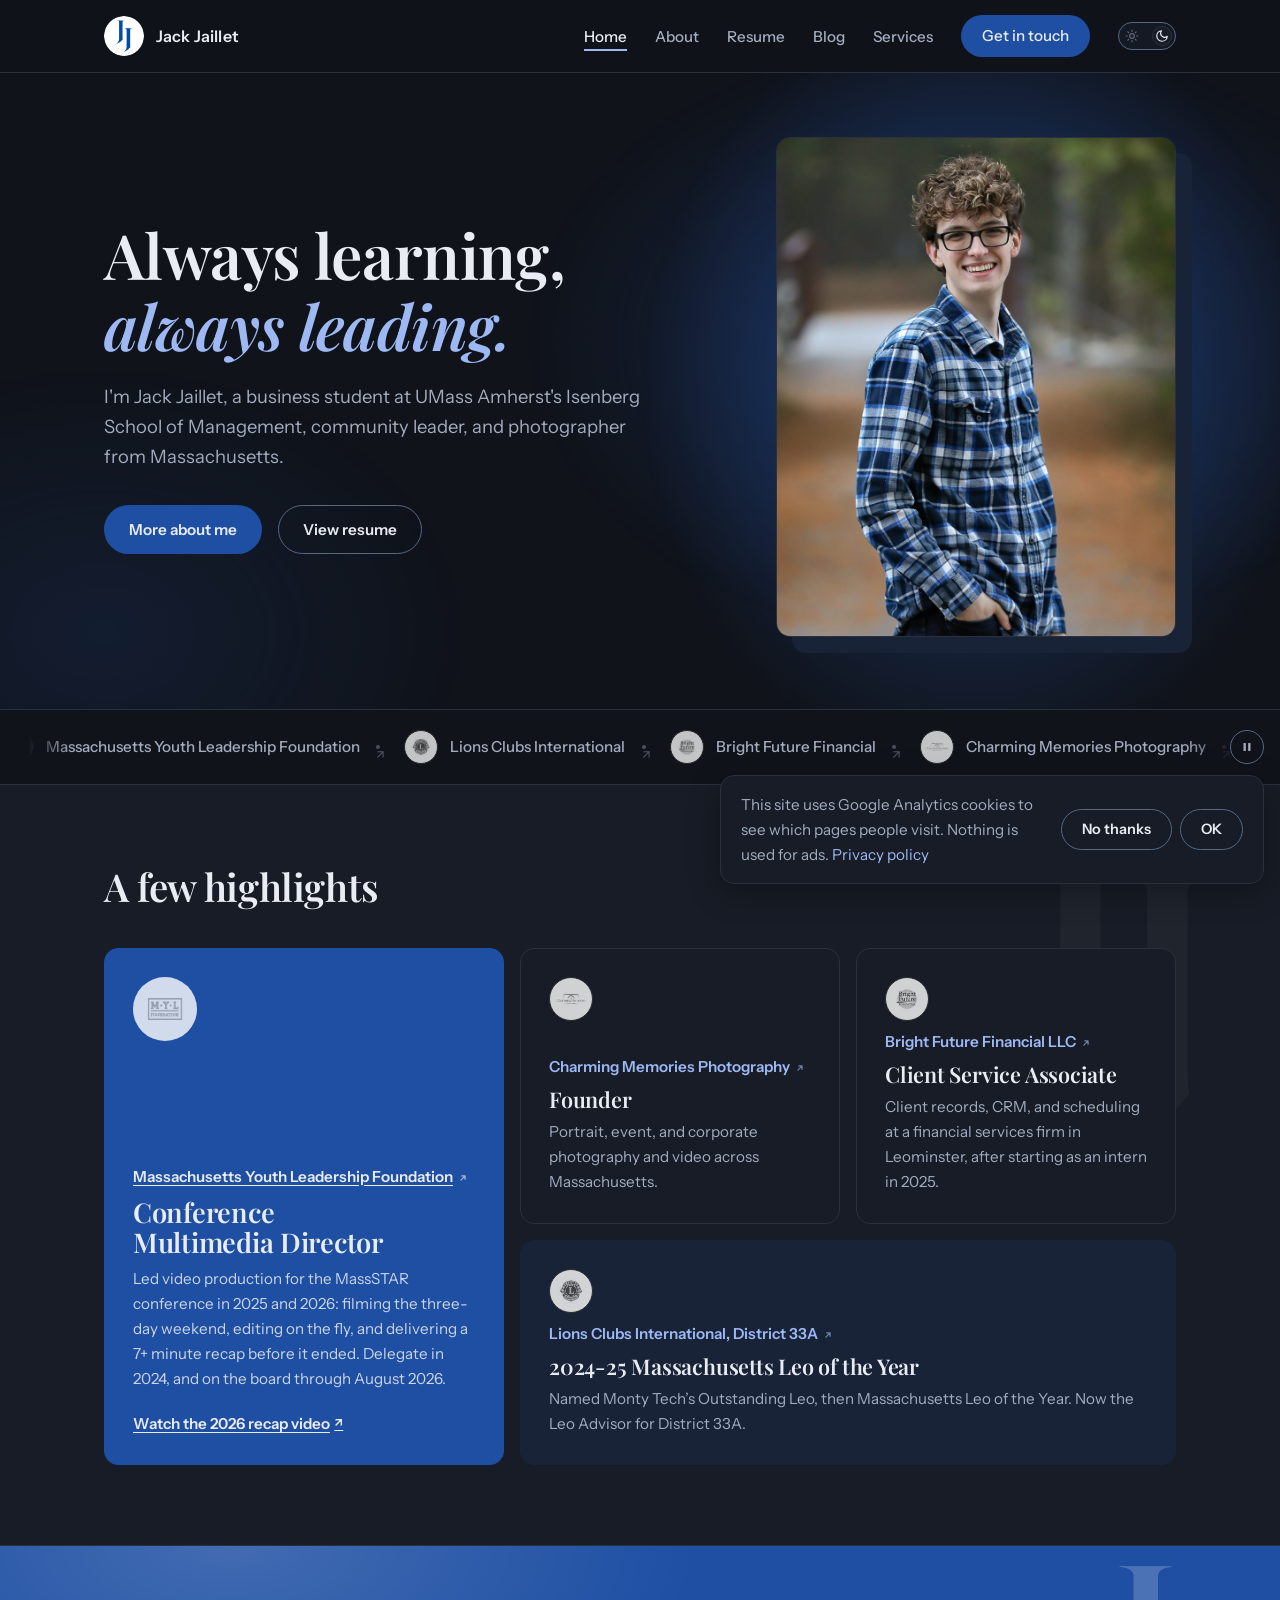
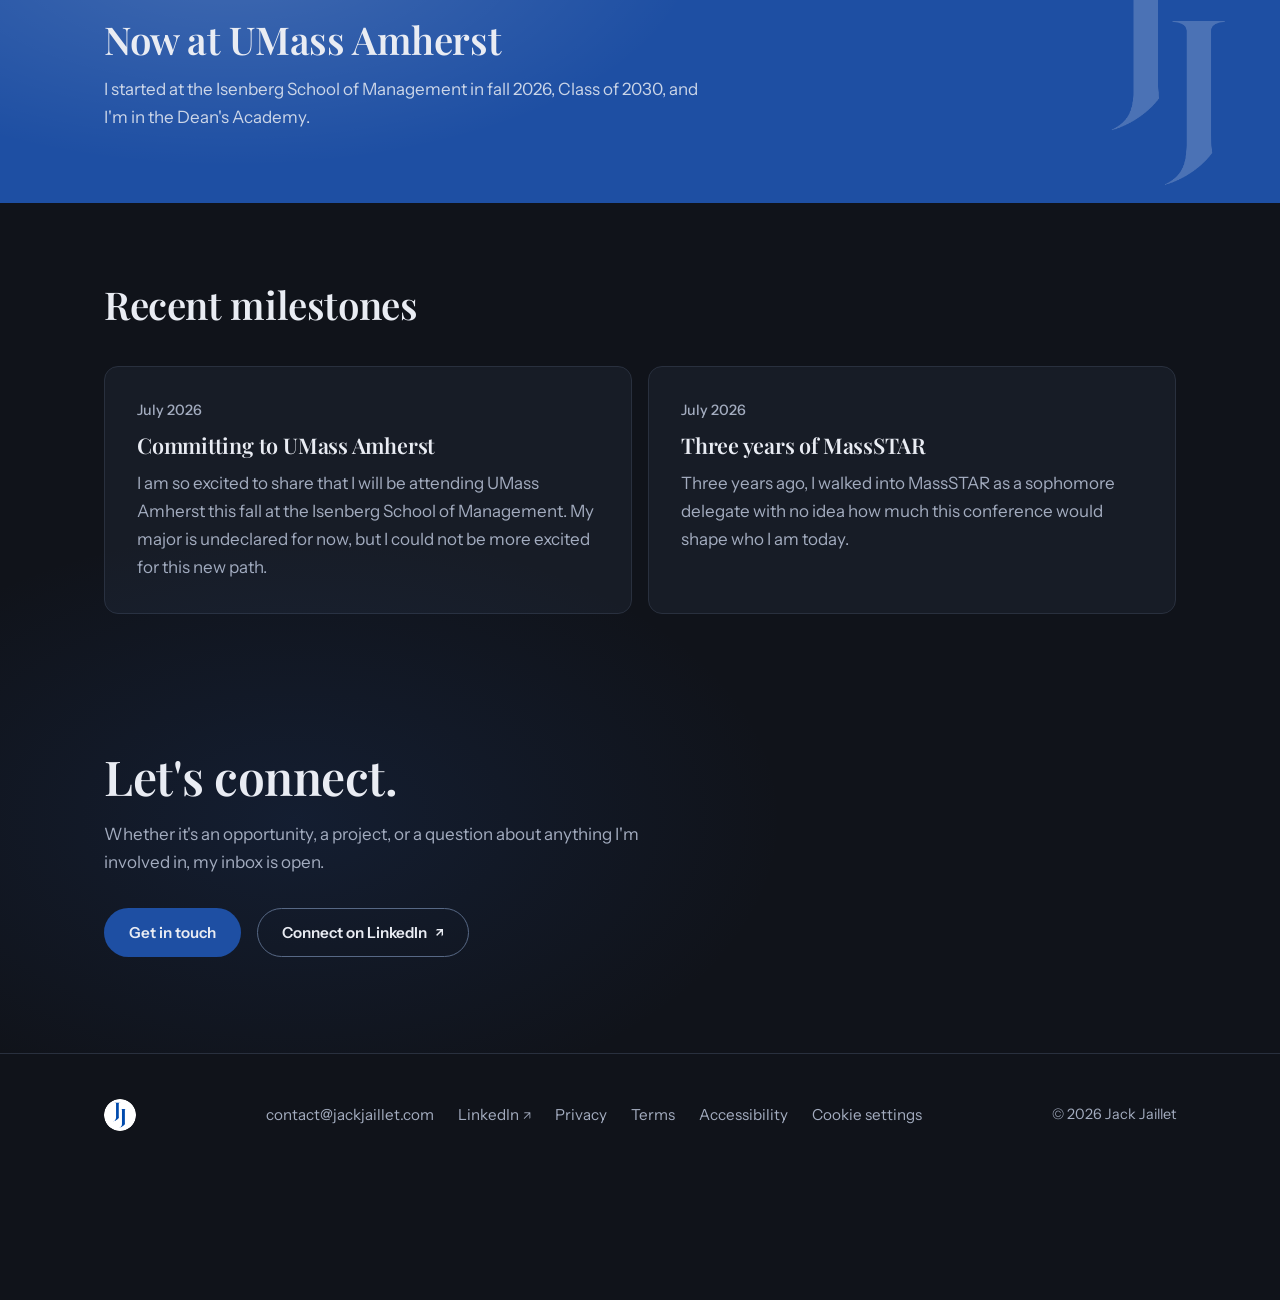
==== commit 7e4a8d96: "Bring the old design's text up to date with the master resume Same look, corrected facts: - Home: Co" ====
--- a/index.html
+++ b/index.html
@@ -179,27 +179,27 @@
         <article class="hl hl-lead reveal" aria-labelledby="hl-myl">
           <img class="hl-logo" src="/assets/logos/mylf.jpg" alt="" width="64" height="64" loading="lazy" decoding="async">
           <span class="hl-org"><a href="https://www.massyouthleadership.org/" target="_blank" rel="noopener">Massachusetts Youth Leadership Foundation<span class="sr-only"> (opens in new tab)</span><svg class="ext-icon" aria-hidden="true" focusable="false" width="10" height="10" viewBox="0 0 24 24" fill="none" stroke="currentColor" stroke-width="3" stroke-linecap="round" stroke-linejoin="round"><path d="M7 17L17 7M9 7h8v8"/></svg></a></span>
-          <h3 id="hl-myl">Multimedia Director</h3>
-          <p>Leading video production for the MassSTAR conference: filming Friday through Sunday, editing on the fly, and delivering the finished recap the same weekend. Delegate in 2024, back on the planning committee ever since.</p>
+          <h3 id="hl-myl">Conference Multimedia Director</h3>
+          <p>Led video production for the MassSTAR conference in 2025 and 2026: filming the three-day weekend, editing on the fly, and delivering a 7+ minute recap before it ended. Delegate in 2024, and on the board through August 2026.</p>
           <p class="hl-cta"><a href="https://lnkd.in/girWviJ6" target="_blank" rel="noopener">Watch the 2026 recap video<span class="sr-only"> (opens in new tab)</span></a></p>
         </article>
         <article class="hl hl-a reveal" aria-labelledby="hl-photo">
           <img class="hl-logo" src="/assets/logos/charming-memories.jpg" alt="" width="44" height="44" loading="lazy" decoding="async">
           <span class="hl-org"><a href="https://www.charmingphotography.com/" target="_blank" rel="noopener">Charming Memories Photography<span class="sr-only"> (opens in new tab)</span><svg class="ext-icon" aria-hidden="true" focusable="false" width="10" height="10" viewBox="0 0 24 24" fill="none" stroke="currentColor" stroke-width="3" stroke-linecap="round" stroke-linejoin="round"><path d="M7 17L17 7M9 7h8v8"/></svg></a></span>
           <h3 id="hl-photo">Founder</h3>
-          <p>Portrait, event, and corporate photography across Massachusetts.</p>
+          <p>Portrait, event, and corporate photography and video across Massachusetts.</p>
         </article>
         <article class="hl hl-b reveal" aria-labelledby="hl-bff">
           <img class="hl-logo" src="/assets/logos/bright-future.jpg" alt="" width="44" height="44" loading="lazy" decoding="async">
           <span class="hl-org"><a href="https://www.brightfuturefinancialllc.com/" target="_blank" rel="noopener">Bright Future Financial LLC<span class="sr-only"> (opens in new tab)</span><svg class="ext-icon" aria-hidden="true" focusable="false" width="10" height="10" viewBox="0 0 24 24" fill="none" stroke="currentColor" stroke-width="3" stroke-linecap="round" stroke-linejoin="round"><path d="M7 17L17 7M9 7h8v8"/></svg></a></span>
           <h3 id="hl-bff">Client Service Associate</h3>
-          <p>Internship in data management and database administration at a financial services firm.</p>
+          <p>Client records, CRM, and scheduling at a financial services firm in Leominster, after starting as an intern in 2025.</p>
         </article>
         <article class="hl hl-c reveal" aria-labelledby="hl-leo">
           <img class="hl-logo" src="/assets/logos/lions.jpg" alt="" width="44" height="44" loading="lazy" decoding="async">
           <span class="hl-org"><a href="https://www.lionsclubs.org/en" target="_blank" rel="noopener">Lions Clubs International, District 33A<span class="sr-only"> (opens in new tab)</span><svg class="ext-icon" aria-hidden="true" focusable="false" width="10" height="10" viewBox="0 0 24 24" fill="none" stroke="currentColor" stroke-width="3" stroke-linecap="round" stroke-linejoin="round"><path d="M7 17L17 7M9 7h8v8"/></svg></a></span>
           <h3 id="hl-leo">2024-25 Massachusetts Leo of the Year</h3>
-          <p>Named Leo of the Year for my school, then for the state of Massachusetts.</p>
+          <p>Named Monty Tech&rsquo;s Outstanding Leo, then Massachusetts Leo of the Year. Now the Leo Advisor for District 33A.</p>
         </article>
       </div>
     </div>
@@ -208,8 +208,8 @@
   <section class="band" aria-labelledby="umass-heading">
     <div class="wrap band-inner">
       <div class="reveal">
-        <h2 id="umass-heading">Next stop: UMass Amherst</h2>
-        <p>This fall I'm joining the Isenberg School of Management, Class of 2030.</p>
+        <h2 id="umass-heading">Now at UMass Amherst</h2>
+        <p>I started at the Isenberg School of Management in fall 2026, Class of 2030, and I'm in the Dean's Academy.</p>
       </div>
     </div>
   </section>
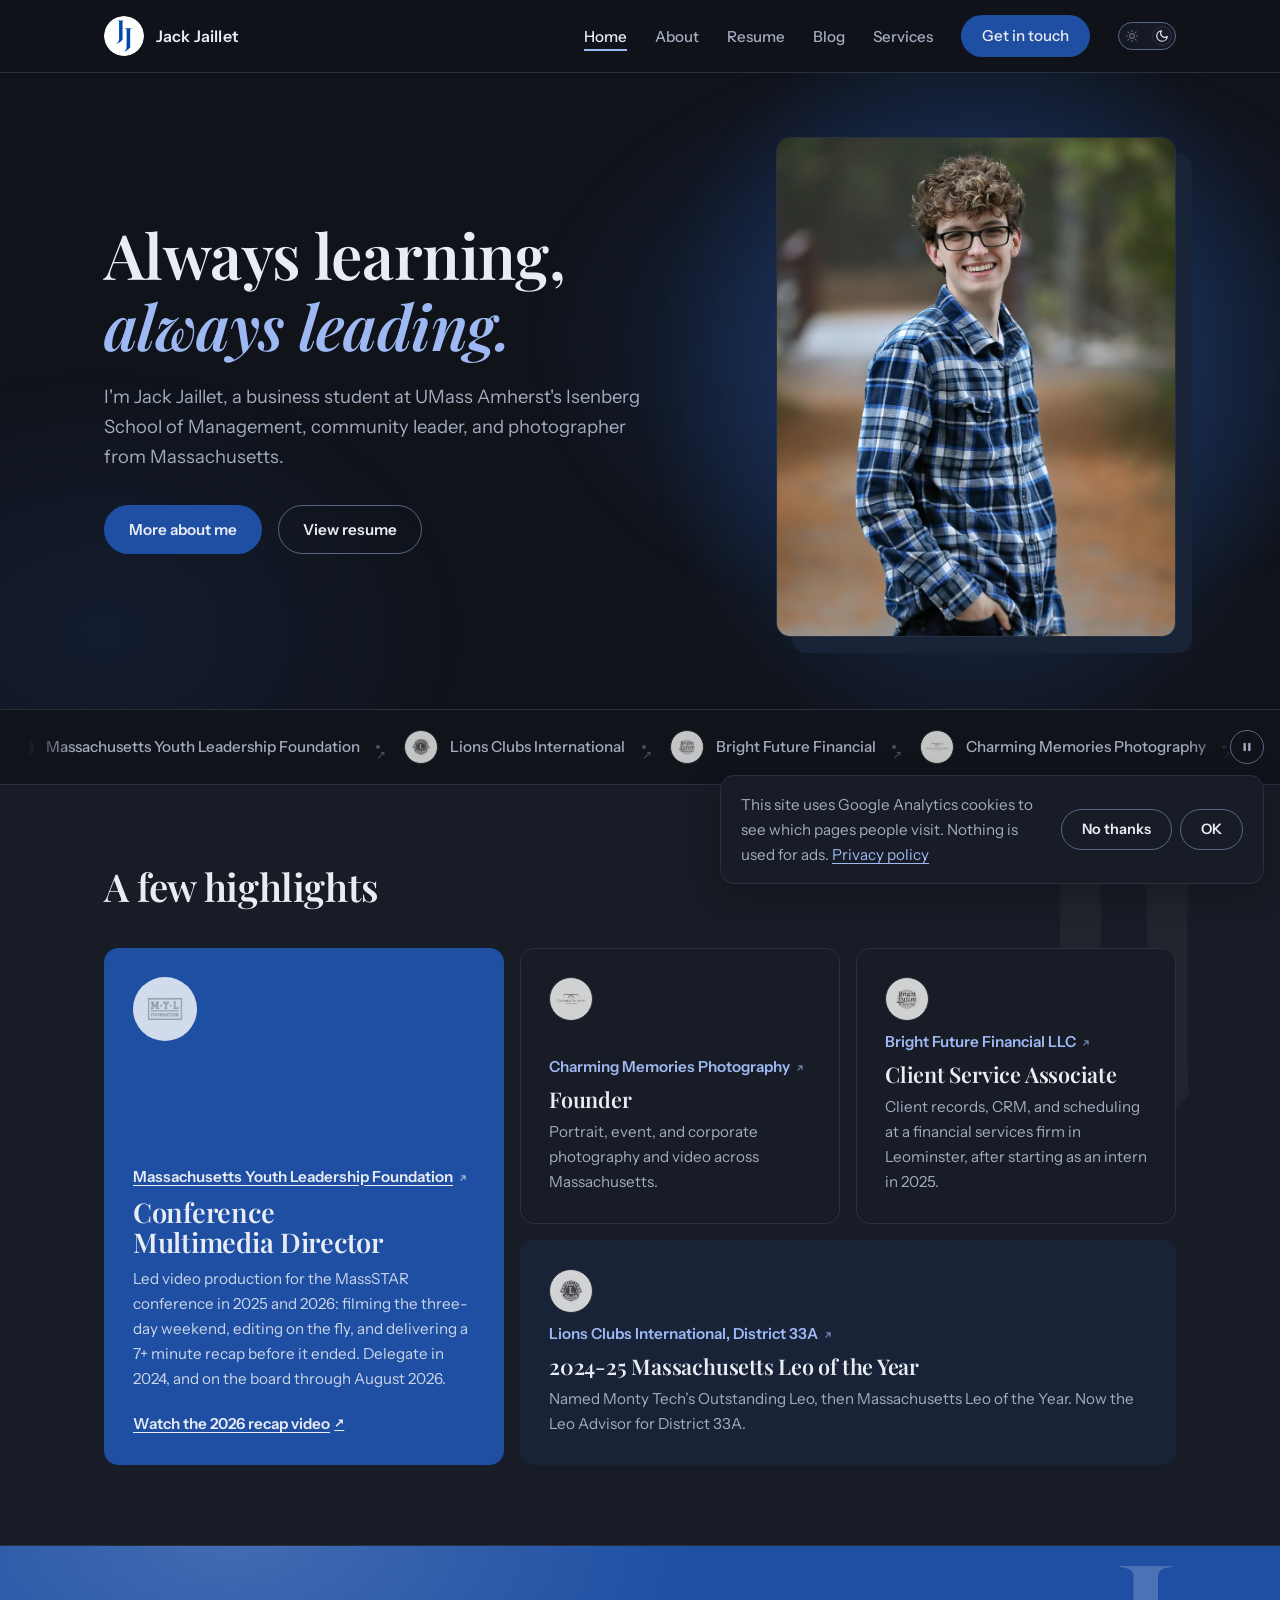
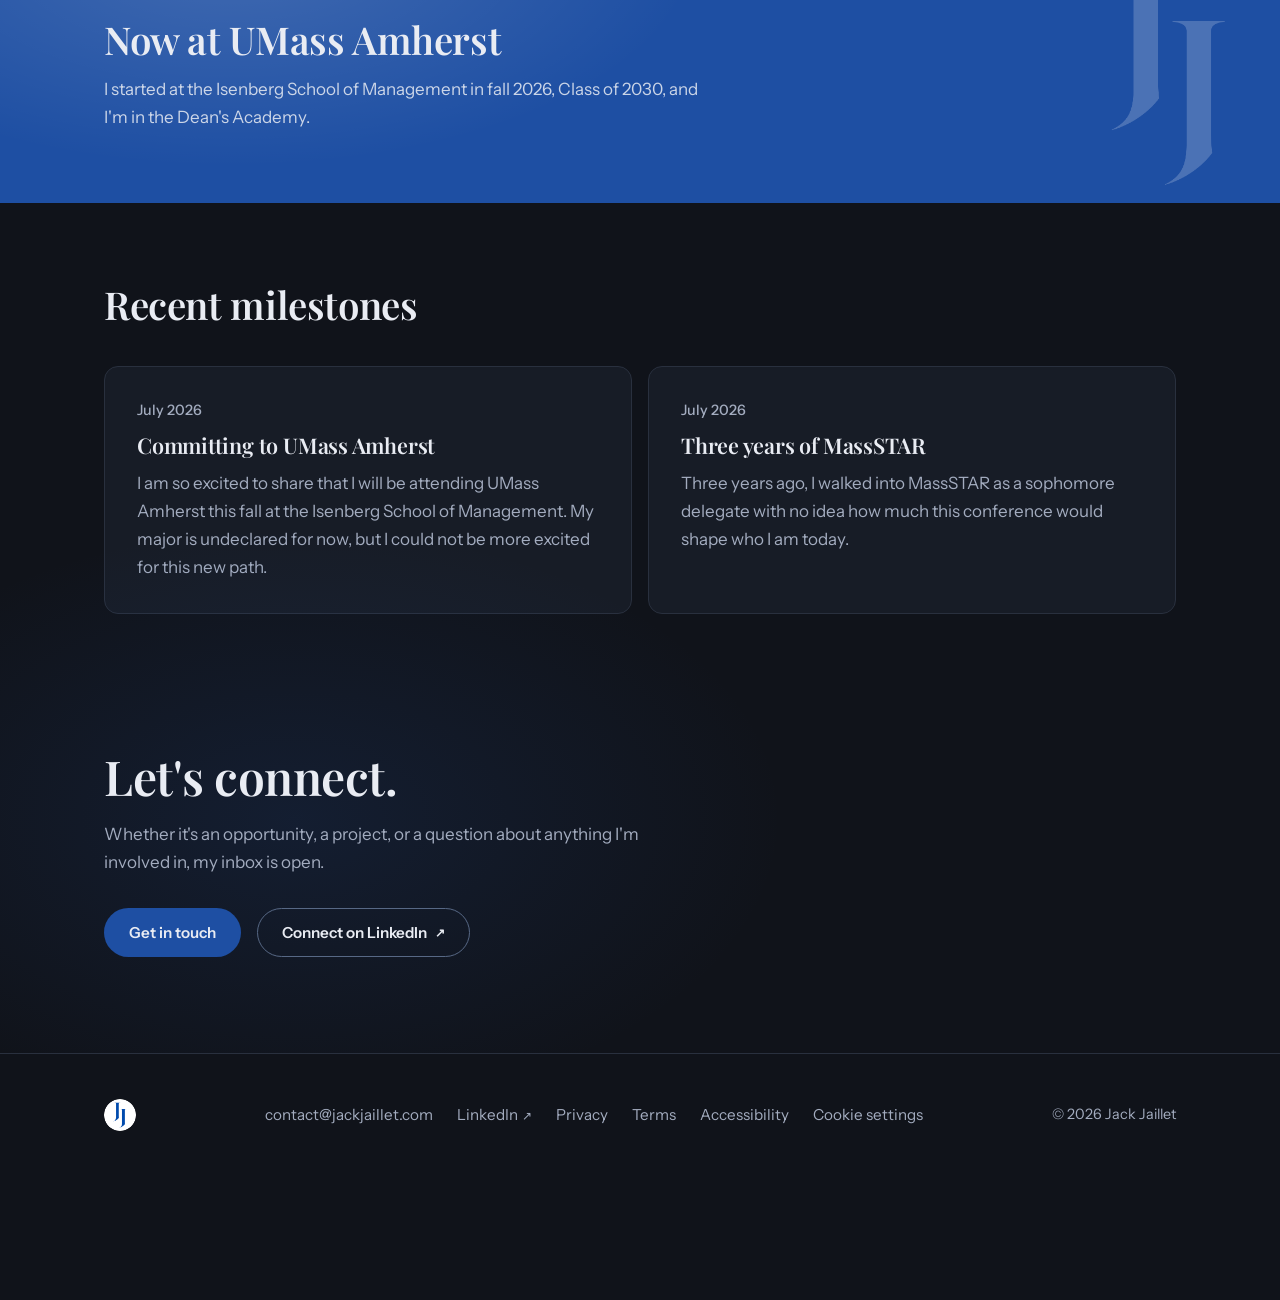
==== commit da166940: "Security and accessibility audit fixes Accessibility (WCAG 2.2 AA; axe now reports zero violations o" ====
--- a/index.html
+++ b/index.html
@@ -25,9 +25,7 @@
   <meta name="twitter:image" content="https://jackjaillet.com/assets/og-image.jpg">
   <link rel="icon" type="image/png" href="/assets/favicon.png">
   <link rel="apple-touch-icon" href="/assets/favicon.png">
-  <link rel="preconnect" href="https://fonts.googleapis.com">
-  <link rel="preconnect" href="https://fonts.gstatic.com" crossorigin>
-  <link href="https://fonts.googleapis.com/css2?family=Instrument+Sans:wght@400;500;600&family=Playfair+Display:ital,wght@0,600;0,700;1,600&display=swap" rel="stylesheet">
+  <link rel="preload" href="/fonts/instrument-sans-400.woff2" as="font" type="font/woff2" crossorigin>
   <link rel="stylesheet" href="/css/style.css">
   <script type="application/ld+json">
   {
@@ -83,7 +81,7 @@
         <img class="brand-img" src="/assets/favicon.png" alt="" width="40" height="40">
         <span class="brand-name">Jack Jaillet</span>
       </a>
-      <button class="nav-toggle" aria-expanded="false" aria-controls="nav-menu" aria-label="Open navigation menu">Menu</button>
+      <button class="nav-toggle" type="button" aria-expanded="false" aria-controls="nav-menu" aria-label="Open navigation menu">Menu</button>
       <ul class="nav-links" id="nav-menu">
         <li><a href="/" aria-current="page">Home</a></li>
         <li><a href="/about">About</a></li>
@@ -105,7 +103,7 @@
 
   <main id="main">
 
-  <header class="hero">
+  <div class="hero">
     <div class="wrap hero-grid">
       <div>
         <h1>Always learning,<br><em>always leading.</em></h1>
@@ -123,7 +121,7 @@
         </div>
       </figure>
     </div>
-  </header>
+  </div>
 
   <section class="orgs" aria-label="Organizations Jack has worked with" data-paused="false">
     <button class="orgs-pause" type="button" aria-label="Pause the scrolling organization list">
@@ -175,33 +173,33 @@
       <div class="section-head reveal">
         <h2 id="highlights-heading">A few highlights</h2>
       </div>
-      <div class="highlights">
-        <article class="hl hl-lead reveal" aria-labelledby="hl-myl">
+      <ul class="highlights card-list">
+        <li class="hl hl-lead reveal">
           <img class="hl-logo" src="/assets/logos/mylf.jpg" alt="" width="64" height="64" loading="lazy" decoding="async">
           <span class="hl-org"><a href="https://www.massyouthleadership.org/" target="_blank" rel="noopener">Massachusetts Youth Leadership Foundation<span class="sr-only"> (opens in new tab)</span><svg class="ext-icon" aria-hidden="true" focusable="false" width="10" height="10" viewBox="0 0 24 24" fill="none" stroke="currentColor" stroke-width="3" stroke-linecap="round" stroke-linejoin="round"><path d="M7 17L17 7M9 7h8v8"/></svg></a></span>
           <h3 id="hl-myl">Conference Multimedia Director</h3>
           <p>Led video production for the MassSTAR conference in 2025 and 2026: filming the three-day weekend, editing on the fly, and delivering a 7+ minute recap before it ended. Delegate in 2024, and on the board through August 2026.</p>
           <p class="hl-cta"><a href="https://lnkd.in/girWviJ6" target="_blank" rel="noopener">Watch the 2026 recap video<span class="sr-only"> (opens in new tab)</span></a></p>
-        </article>
-        <article class="hl hl-a reveal" aria-labelledby="hl-photo">
+        </li>
+        <li class="hl hl-a reveal">
           <img class="hl-logo" src="/assets/logos/charming-memories.jpg" alt="" width="44" height="44" loading="lazy" decoding="async">
           <span class="hl-org"><a href="https://www.charmingphotography.com/" target="_blank" rel="noopener">Charming Memories Photography<span class="sr-only"> (opens in new tab)</span><svg class="ext-icon" aria-hidden="true" focusable="false" width="10" height="10" viewBox="0 0 24 24" fill="none" stroke="currentColor" stroke-width="3" stroke-linecap="round" stroke-linejoin="round"><path d="M7 17L17 7M9 7h8v8"/></svg></a></span>
           <h3 id="hl-photo">Founder</h3>
           <p>Portrait, event, and corporate photography and video across Massachusetts.</p>
-        </article>
-        <article class="hl hl-b reveal" aria-labelledby="hl-bff">
+        </li>
+        <li class="hl hl-b reveal">
           <img class="hl-logo" src="/assets/logos/bright-future.jpg" alt="" width="44" height="44" loading="lazy" decoding="async">
           <span class="hl-org"><a href="https://www.brightfuturefinancialllc.com/" target="_blank" rel="noopener">Bright Future Financial LLC<span class="sr-only"> (opens in new tab)</span><svg class="ext-icon" aria-hidden="true" focusable="false" width="10" height="10" viewBox="0 0 24 24" fill="none" stroke="currentColor" stroke-width="3" stroke-linecap="round" stroke-linejoin="round"><path d="M7 17L17 7M9 7h8v8"/></svg></a></span>
           <h3 id="hl-bff">Client Service Associate</h3>
           <p>Client records, CRM, and scheduling at a financial services firm in Leominster, after starting as an intern in 2025.</p>
-        </article>
-        <article class="hl hl-c reveal" aria-labelledby="hl-leo">
+        </li>
+        <li class="hl hl-c reveal">
           <img class="hl-logo" src="/assets/logos/lions.jpg" alt="" width="44" height="44" loading="lazy" decoding="async">
           <span class="hl-org"><a href="https://www.lionsclubs.org/en" target="_blank" rel="noopener">Lions Clubs International, District 33A<span class="sr-only"> (opens in new tab)</span><svg class="ext-icon" aria-hidden="true" focusable="false" width="10" height="10" viewBox="0 0 24 24" fill="none" stroke="currentColor" stroke-width="3" stroke-linecap="round" stroke-linejoin="round"><path d="M7 17L17 7M9 7h8v8"/></svg></a></span>
           <h3 id="hl-leo">2024-25 Massachusetts Leo of the Year</h3>
           <p>Named Monty Tech&rsquo;s Outstanding Leo, then Massachusetts Leo of the Year. Now the Leo Advisor for District 33A.</p>
-        </article>
-      </div>
+        </li>
+      </ul>
     </div>
   </section>
 
--- a/css/style.css
+++ b/css/style.css
@@ -4,6 +4,16 @@
    Instrument Sans body. Dark by default; the nav switch opts into
    light (remembered per visitor). Print is always light.
    ============================================================ */
+
+/* Fonts are served from this site (/fonts, SIL Open Font License), not Google
+   Fonts, so no visitor's IP address goes to a third party just to draw text,
+   and the CSP needs no outside font hosts. Same files Signature Studio uses. */
+@font-face { font-family: "Instrument Sans"; font-style: normal; font-weight: 400; font-display: swap; src: url(/fonts/instrument-sans-400.woff2) format("woff2"); }
+@font-face { font-family: "Instrument Sans"; font-style: normal; font-weight: 500; font-display: swap; src: url(/fonts/instrument-sans-500.woff2) format("woff2"); }
+@font-face { font-family: "Instrument Sans"; font-style: normal; font-weight: 600; font-display: swap; src: url(/fonts/instrument-sans-600.woff2) format("woff2"); }
+@font-face { font-family: "Playfair Display"; font-style: normal; font-weight: 600; font-display: swap; src: url(/fonts/playfair-600.woff2) format("woff2"); }
+@font-face { font-family: "Playfair Display"; font-style: normal; font-weight: 700; font-display: swap; src: url(/fonts/playfair-700.woff2) format("woff2"); }
+@font-face { font-family: "Playfair Display"; font-style: italic; font-weight: 600; font-display: swap; src: url(/fonts/playfair-600-italic.woff2) format("woff2"); }
 
 :root {
   color-scheme: dark;
@@ -177,8 +187,10 @@
 /* the generic target=_blank arrow would double up next to .ext-icon */
 a[target="_blank"]:has(.ext-icon)::after { content: none; }
 
-/* links inside running text carry an underline, not color alone */
-.lede a, .prose a, .post p a {
+/* links inside running text carry an underline, not color alone (WCAG 1.4.1).
+   .consent is the cookie banner from js/footer.js; .blog-empty-note is the
+   empty blog list. Both failed this check before. */
+.lede a, .prose a, .post p a, .consent p a, .blog-empty-note a {
   text-decoration: underline;
   text-underline-offset: 3px;
 }
@@ -882,6 +894,10 @@
 
 /* ---------- highlights grid ---------- */
 
+/* The highlight and service cards are a list of related items, not
+   stand-alone articles, so they are <ul>/<li>. No bullets. */
+.card-list { list-style: none; }
+
 .highlights {
   display: grid;
   grid-template-columns: 1.25fr 1fr 1fr;
